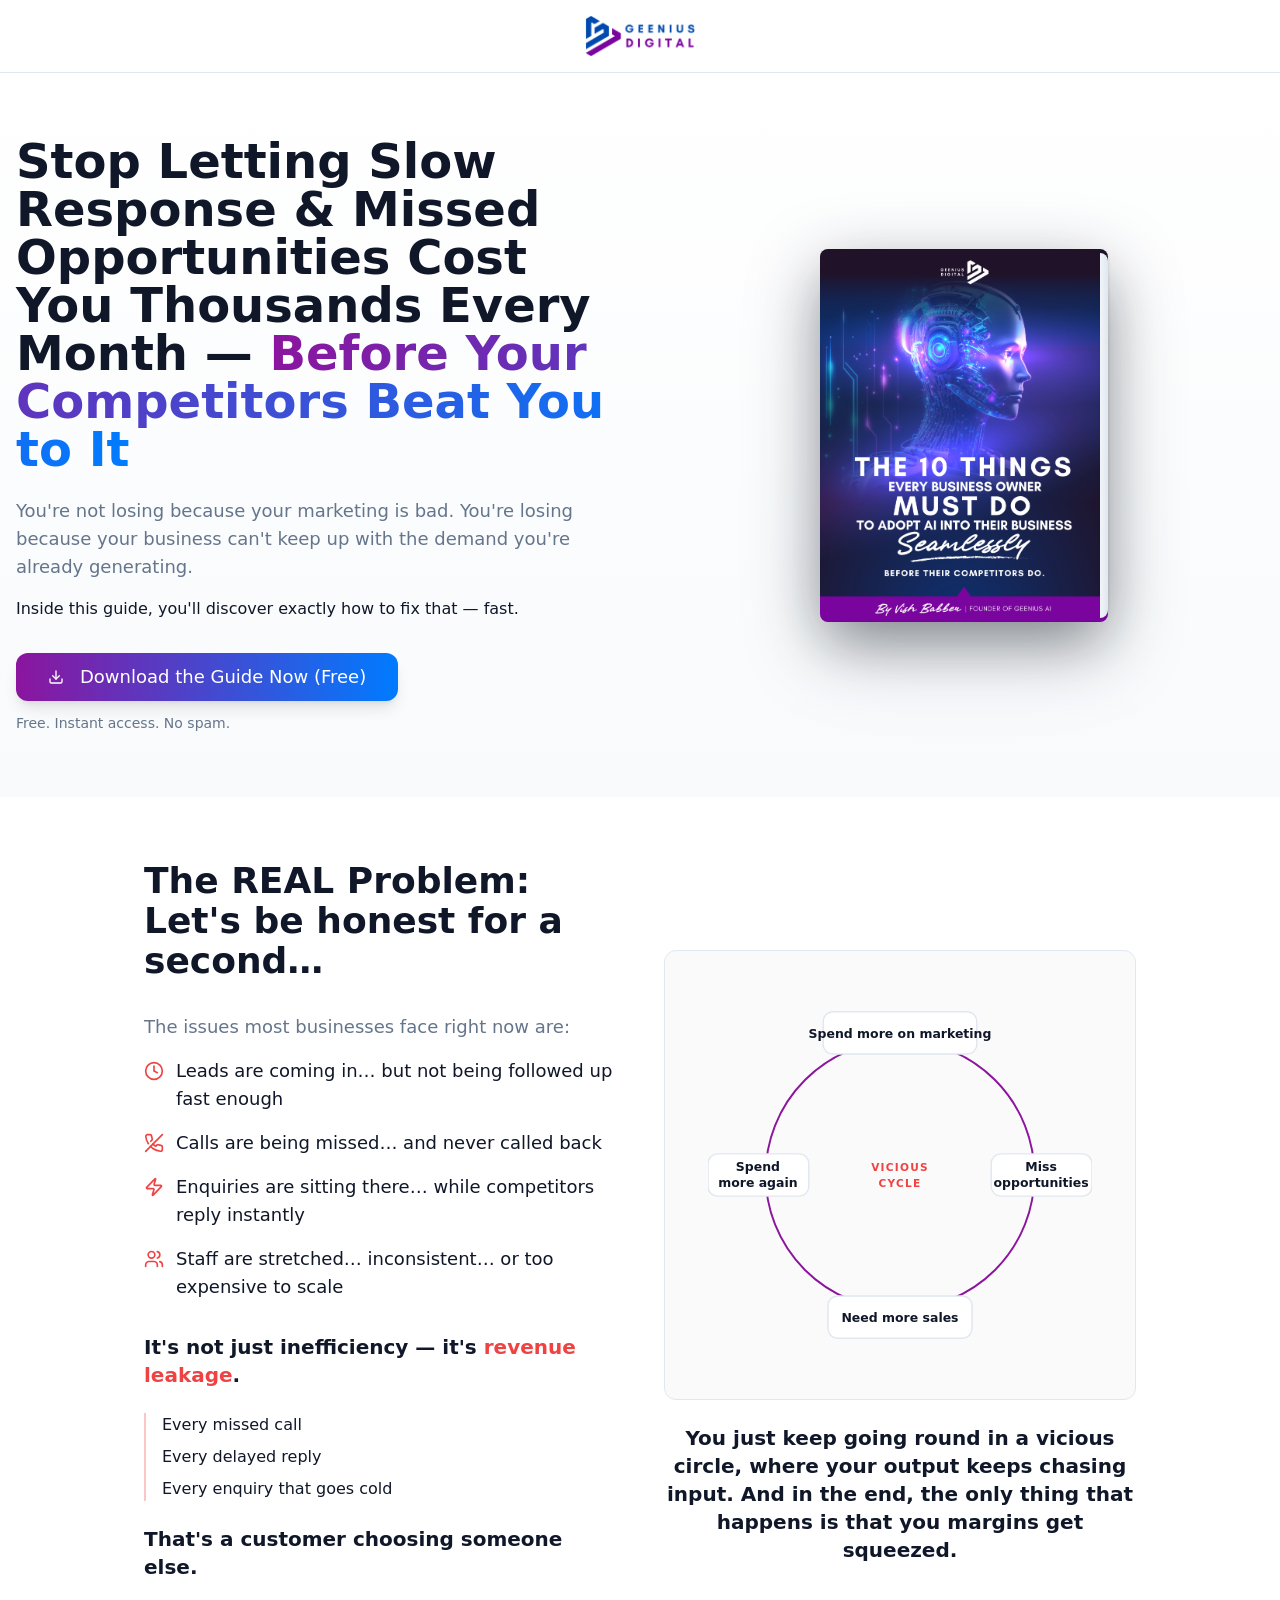
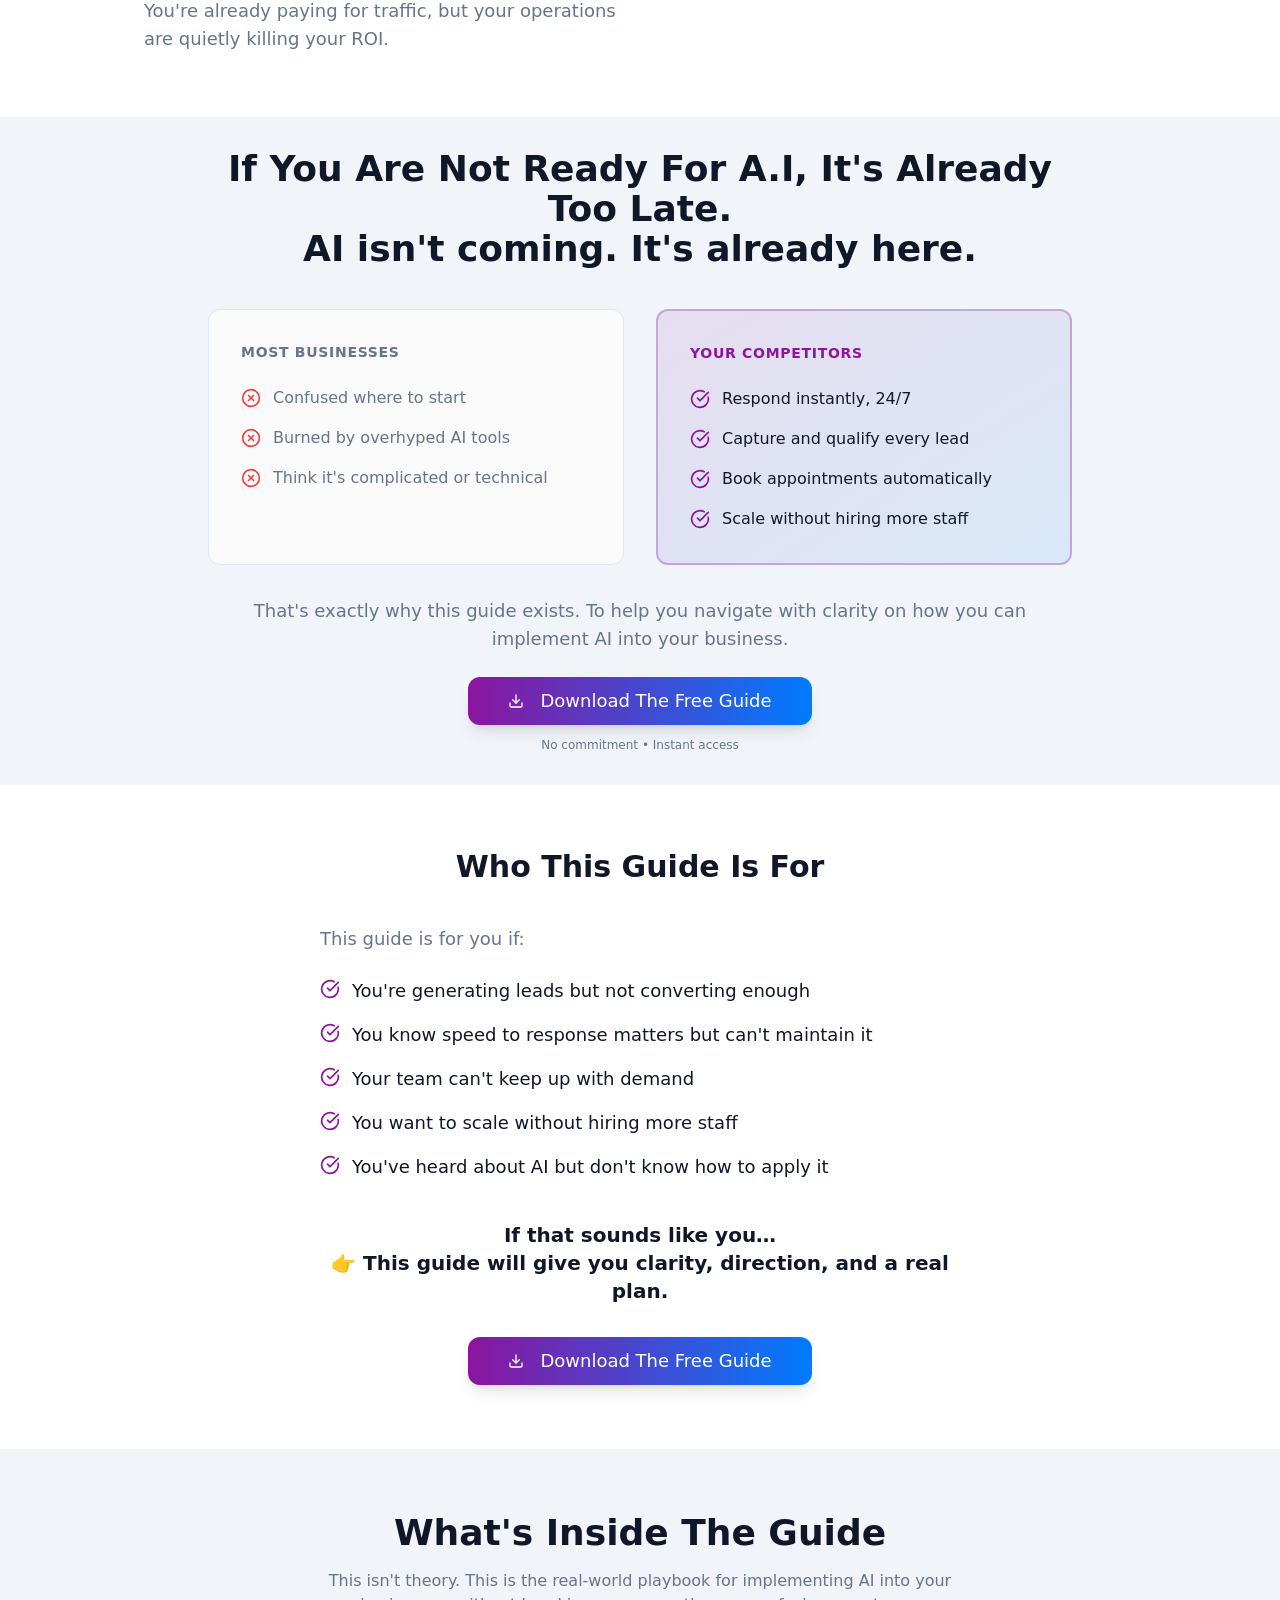
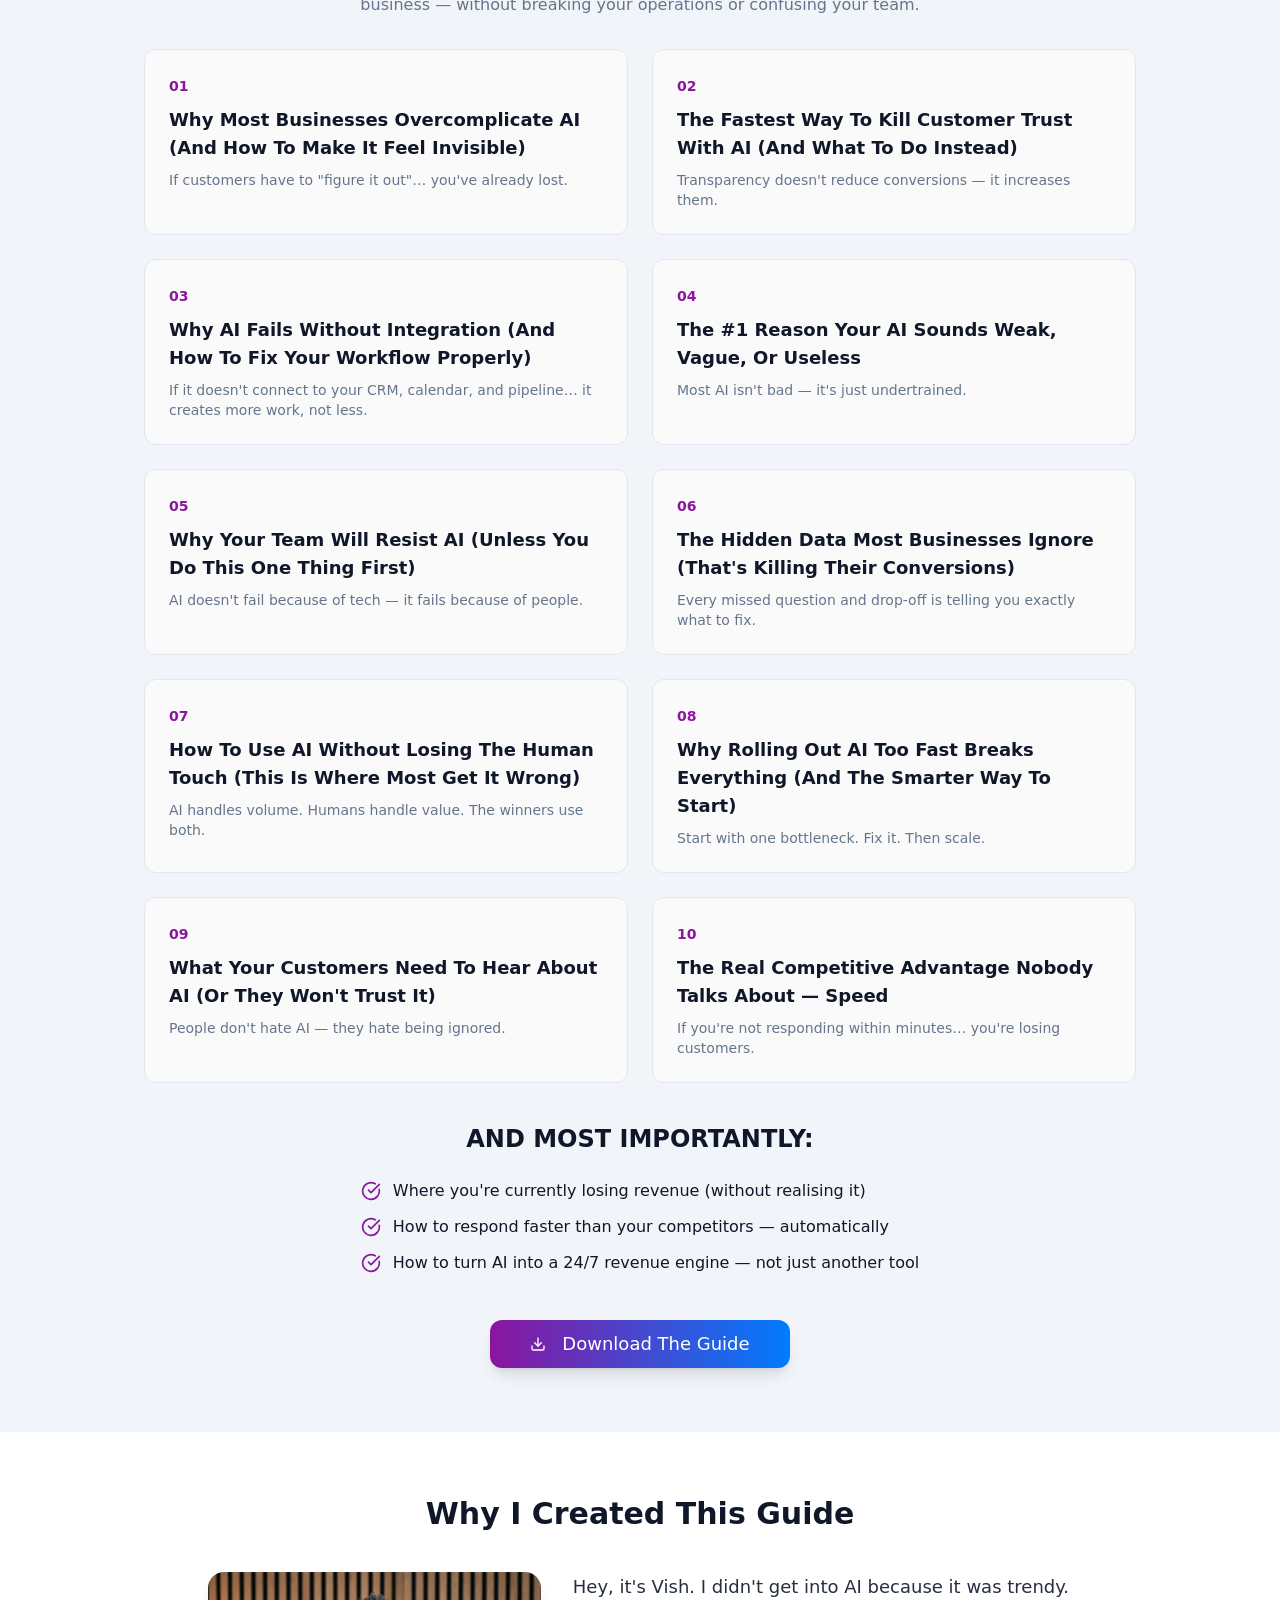
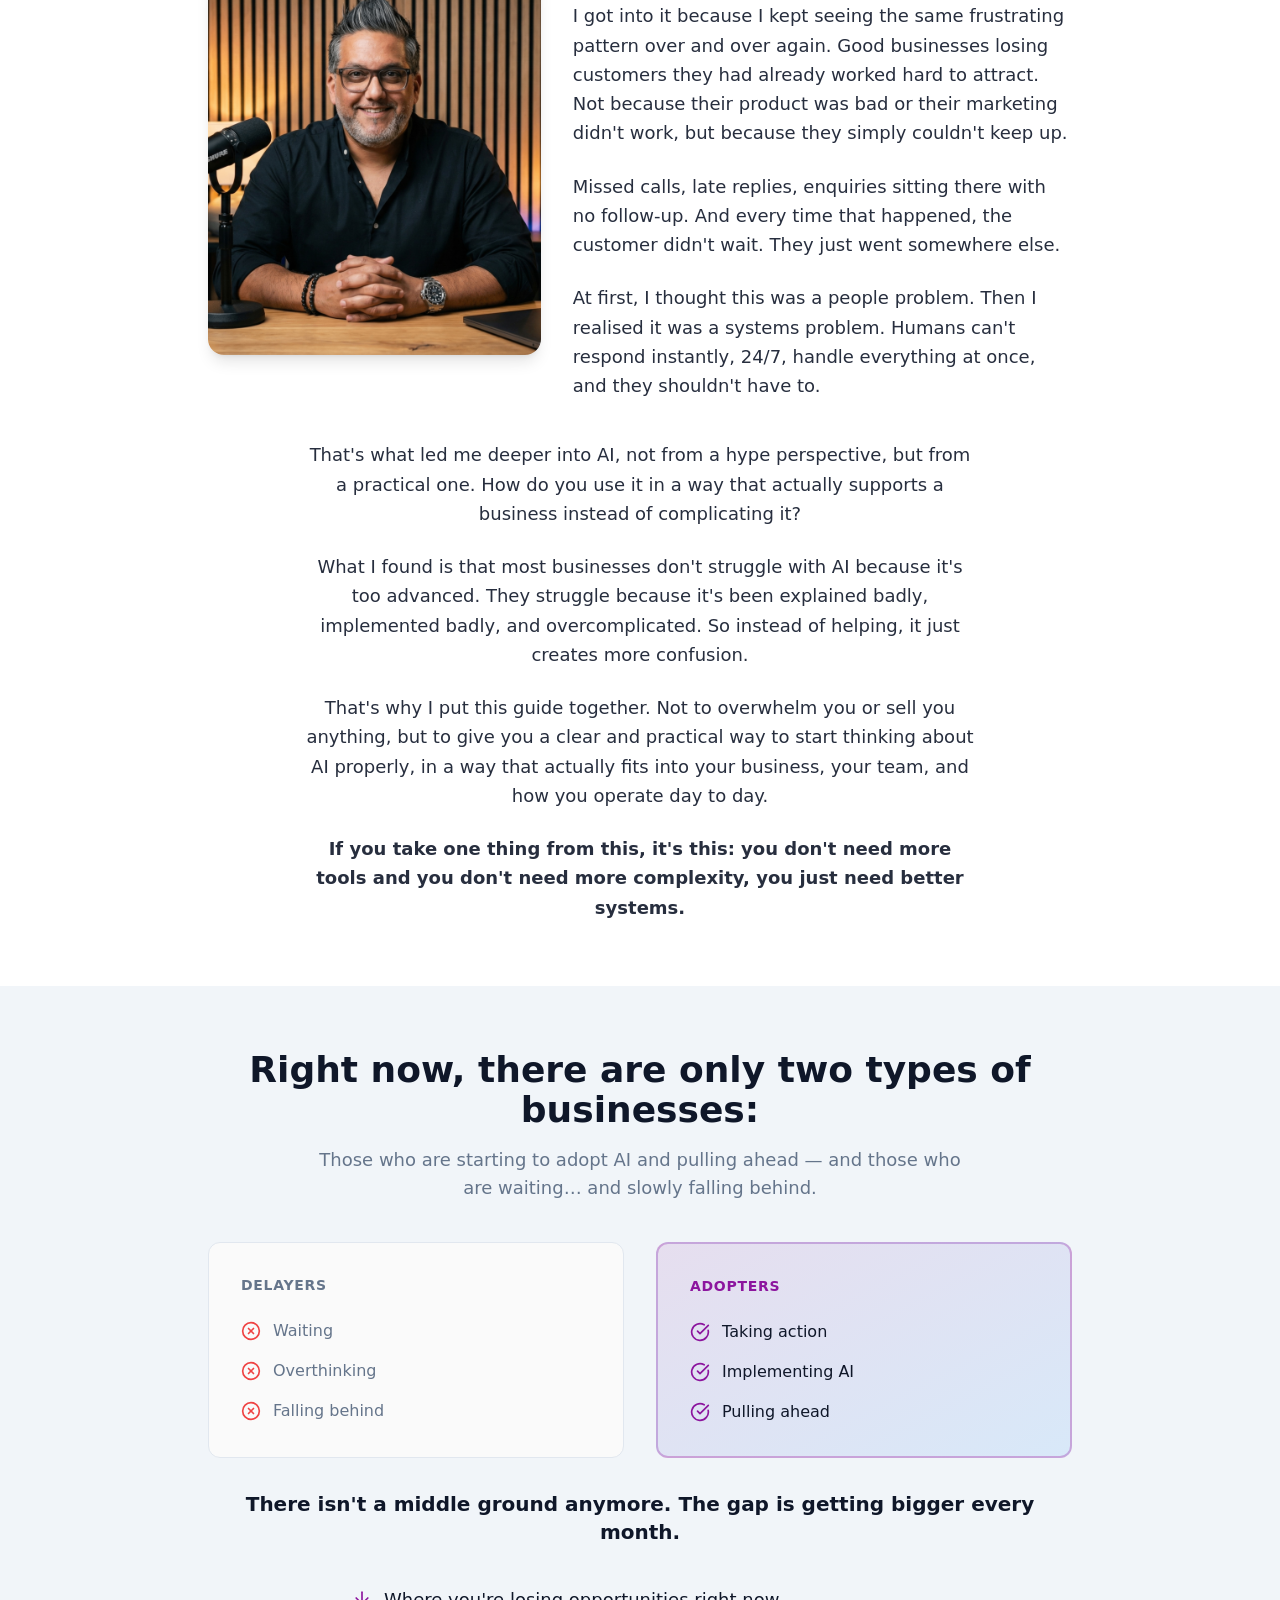
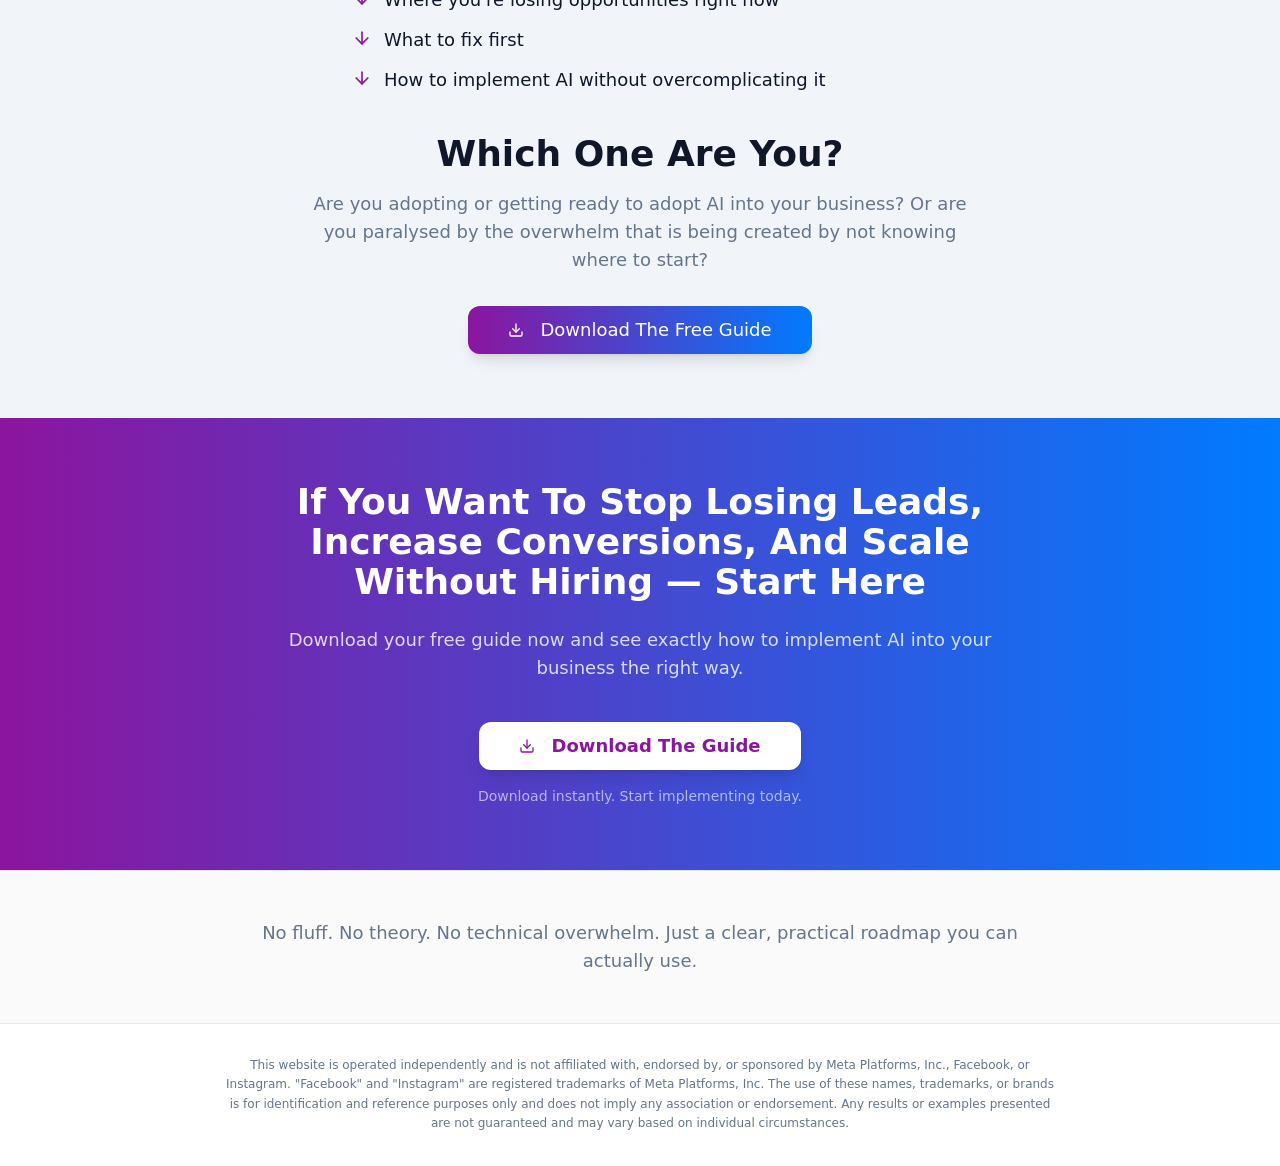
==== 10things-ai-guide.html @ 1a7d9708 "Add flattened static site with rewritten home page Vanilla HTML/CSS/JS build of the Lovable React si" ====
<!doctype html>
<html lang="en"><head>
    <meta charset="UTF-8">
    <meta name="viewport" content="width=device-width, initial-scale=1.0">
    <title>Free AI Guide: 10 Things Every Business Owner Must Do | Geenius AI</title>
    <meta name="description" content="Download our free guide and discover exactly how to adopt AI seamlessly before your competitors do. Stop losing leads, increase conversions, and scale without hiring.">
    <meta name="author" content="Geenius AI">
    <meta name="robots" content="index, follow">
    <link rel="canonical" href="https://ai.geeniusdigital.com/10things-ai-guide">

    <!-- Open Graph -->
    <meta property="og:type" content="website">
    <meta property="og:url" content="https://ai.geeniusdigital.com/10things-ai-guide">
    <meta property="og:title" content="Free AI Guide: 10 Things Every Business Owner Must Do | Geenius AI">
    <meta property="og:description" content="Download our free guide and discover exactly how to adopt AI seamlessly before your competitors do. Stop losing leads, increase conversions, and scale without hiring.">
    <meta property="og:image" content="https://ai.geeniusdigital.com/og-image.png">
    <meta property="og:site_name" content="Geenius AI">
    <meta property="og:locale" content="en_GB">

    <!-- Twitter Card -->
    <meta name="twitter:card" content="summary_large_image">
    <meta name="twitter:title" content="Free AI Guide: 10 Things Every Business Owner Must Do | Geenius AI">
    <meta name="twitter:description" content="Download our free guide and discover exactly how to adopt AI seamlessly before your competitors do. Stop losing leads, increase conversions, and scale without hiring.">
    <meta name="twitter:image" content="https://ai.geeniusdigital.com/og-image.png">

    <!-- Favicon -->
    <link rel="icon" type="image/x-icon" href="https://storage.googleapis.com/gpt-engineer-file-uploads/6ILTWEbeGMOBGvfyK51NenK8gHO2/uploads/1762470176589-android-chrome-512x512.png">

    <!-- JSON-LD Structured Data -->
    <script type="application/ld+json">
    {
      "@context": "https://schema.org",
      "@type": "Organization",
      "name": "Geenius AI",
      "url": "https://ai.geeniusdigital.com",
      "description": "AI-powered voice agents and messaging automation for businesses. Handle inbound and outbound calls, WhatsApp, Facebook Messenger, Instagram DM and more.",
      "contactPoint": {
        "@type": "ContactPoint",
        "contactType": "sales",
        "availableLanguage": "English"
      },
      "sameAs": []
    }
    </script>
    <script type="application/ld+json">
    {
      "@context": "https://schema.org",
      "@type": "SoftwareApplication",
      "name": "Geenius AI",
      "applicationCategory": "BusinessApplication",
      "operatingSystem": "Web",
      "description": "AI employee that handles voice calls and messaging across WhatsApp, Facebook Messenger, Instagram DM, and more.",
      "offers": {
        "@type": "AggregateOffer",
        "priceCurrency": "GBP",
        "lowPrice": "497",
        "highPrice": "1297"
      }
    }
    </script>
    <!-- Meta Pixel Code -->
    <script>
    !function(f,b,e,v,n,t,s)
    {if(f.fbq)return;n=f.fbq=function(){n.callMethod?
    n.callMethod.apply(n,arguments):n.queue.push(arguments)};
    if(!f._fbq)f._fbq=n;n.push=n;n.loaded=!0;n.version='2.0';
    n.queue=[];t=b.createElement(e);t.async=!0;
    t.src=v;s=b.getElementsByTagName(e)[0];
    s.parentNode.insertBefore(t,s)}(window, document,'script',
    'https://connect.facebook.net/en_US/fbevents.js');
    fbq('init', '1123335949846125');
    fbq('track', 'PageView');
    </script>
    <!-- End Meta Pixel Code -->
    
    <link rel="stylesheet" href="assets/styles.css">
    <link rel="stylesheet" href="assets/site.css">
  </head>
  <body style="">
    <!-- Meta Pixel noscript fallback -->
    <noscript><img height="1" width="1" style="display:none"
    src="https://www.facebook.com/tr?id=1123335949846125&ev=PageView&noscript=1"
    /></noscript>
    <div id="root"><div role="region" aria-label="Notifications (F8)" tabindex="-1" style="pointer-events: none;"></div><section aria-label="Notifications alt+T" tabindex="-1" aria-live="polite" aria-relevant="additions text" aria-atomic="false"></section><main class="bg-background text-foreground"><header class="w-full py-3 md:py-4 border-b border-border bg-background sticky top-0 z-50"><div class="container mx-auto flex justify-center px-4"><img src="assets/geenius-logo.png" alt="Geenius Digital" class="h-8 md:h-10"></div></header><section class="flex items-center" style="background: var(--gradient-hero);"><div class="container mx-auto px-4 py-12 md:py-16"><div class="grid md:grid-cols-2 gap-12 items-center"><div class="order-2 md:order-1"><h1 class="text-3xl md:text-4xl lg:text-5xl font-bold leading-tight text-foreground mb-6">Stop Letting Slow Response &amp; Missed Opportunities Cost You Thousands Every Month — <span class="bg-gradient-to-r from-secondary to-accent bg-clip-text text-transparent">Before Your Competitors Beat You to It</span></h1><p class="text-lg text-muted-foreground mb-4">You're not losing because your marketing is bad. You're losing because your business can't keep up with the demand you're already generating.</p><p class="text-base font-medium text-foreground mb-8">Inside this guide, you'll discover exactly how to fix that — fast.</p><button class="inline-flex items-center justify-center gap-2 whitespace-nowrap font-medium ring-offset-background focus-visible:outline-none focus-visible:ring-2 focus-visible:ring-ring focus-visible:ring-offset-2 disabled:pointer-events-none disabled:opacity-50 [&amp;_svg]:pointer-events-none [&amp;_svg]:size-4 [&amp;_svg]:shrink-0 bg-primary hover:bg-primary/90 h-11 bg-gradient-to-r from-secondary to-accent hover:opacity-90 text-white text-lg px-8 py-6 rounded-lg shadow-lg transition-all hover:scale-105" data-gx="open-popup"><svg xmlns="http://www.w3.org/2000/svg" width="24" height="24" viewBox="0 0 24 24" fill="none" stroke="currentColor" stroke-width="2" stroke-linecap="round" stroke-linejoin="round" class="lucide lucide-download mr-2 h-5 w-5"><path d="M21 15v4a2 2 0 0 1-2 2H5a2 2 0 0 1-2-2v-4"></path><polyline points="7 10 12 15 17 10"></polyline><line x1="12" x2="12" y1="15" y2="3"></line></svg>Download the Guide Now (Free)</button><p class="text-sm text-muted-foreground mt-3">Free. Instant access. No spam.</p></div><div class="order-1 md:order-2 flex justify-center" data-gx="parallax-host"><div class="w-56 md:w-72" style="transition: transform 0.5s cubic-bezier(0.34, 1.56, 0.64, 1), filter 0.5s ease-out; transform: perspective(600px) rotateY(0deg) rotateX(0deg) scale(1); filter: drop-shadow(0px 20px 35px hsl(var(--foreground) / 0.35));" data-gx="parallax-target"><div class="relative" style="transform-style: preserve-3d;"><div class="absolute top-0 left-0 w-3 h-full rounded-l-sm" style="background: linear-gradient(to right, hsl(var(--foreground) / 0.3), transparent); transform: translateZ(-2px);"></div><img src="assets/ai-guide-cover.png" alt="The 10 Things Every Business Owner Must Do To Adopt AI Seamlessly — free guide book cover" width="800" height="1035" class="w-full h-auto rounded-sm shadow-2xl"><div class="absolute top-1 right-0 w-2 h-[calc(100%-8px)] rounded-r-sm" style="background: linear-gradient(to left, hsl(var(--border)), hsl(var(--muted))); box-shadow: 1px 0 3px hsl(var(--foreground) / 0.1);"></div></div></div></div></div></div></section><section class="py-12 md:py-16 fade-section transition-all duration-700 opacity-0 translate-y-6"><div class="container mx-auto px-4 max-w-5xl"><div class="grid md:grid-cols-2 gap-8 md:gap-12 items-center"><div><h2 class="text-2xl md:text-3xl lg:text-4xl font-bold text-foreground mb-8">The REAL Problem: Let's be honest for a second…</h2><p class="text-lg text-muted-foreground mb-4">The issues most businesses face right now are:</p><div class="space-y-4 mb-8"><div class="flex items-start gap-3"><svg xmlns="http://www.w3.org/2000/svg" width="24" height="24" viewBox="0 0 24 24" fill="none" stroke="currentColor" stroke-width="2" stroke-linecap="round" stroke-linejoin="round" class="lucide lucide-clock h-5 w-5 text-destructive mt-1 shrink-0"><circle cx="12" cy="12" r="10"></circle><polyline points="12 6 12 12 16 14"></polyline></svg><p class="text-lg text-foreground">Leads are coming in… but not being followed up fast enough</p></div><div class="flex items-start gap-3"><svg xmlns="http://www.w3.org/2000/svg" width="24" height="24" viewBox="0 0 24 24" fill="none" stroke="currentColor" stroke-width="2" stroke-linecap="round" stroke-linejoin="round" class="lucide lucide-phone-off h-5 w-5 text-destructive mt-1 shrink-0"><path d="M10.68 13.31a16 16 0 0 0 3.41 2.6l1.27-1.27a2 2 0 0 1 2.11-.45 12.84 12.84 0 0 0 2.81.7 2 2 0 0 1 1.72 2v3a2 2 0 0 1-2.18 2 19.79 19.79 0 0 1-8.63-3.07 19.42 19.42 0 0 1-3.33-2.67m-2.67-3.34a19.79 19.79 0 0 1-3.07-8.63A2 2 0 0 1 4.11 2h3a2 2 0 0 1 2 1.72 12.84 12.84 0 0 0 .7 2.81 2 2 0 0 1-.45 2.11L8.09 9.91"></path><line x1="22" x2="2" y1="2" y2="22"></line></svg><p class="text-lg text-foreground">Calls are being missed… and never called back</p></div><div class="flex items-start gap-3"><svg xmlns="http://www.w3.org/2000/svg" width="24" height="24" viewBox="0 0 24 24" fill="none" stroke="currentColor" stroke-width="2" stroke-linecap="round" stroke-linejoin="round" class="lucide lucide-zap h-5 w-5 text-destructive mt-1 shrink-0"><path d="M4 14a1 1 0 0 1-.78-1.63l9.9-10.2a.5.5 0 0 1 .86.46l-1.92 6.02A1 1 0 0 0 13 10h7a1 1 0 0 1 .78 1.63l-9.9 10.2a.5.5 0 0 1-.86-.46l1.92-6.02A1 1 0 0 0 11 14z"></path></svg><p class="text-lg text-foreground">Enquiries are sitting there… while competitors reply instantly</p></div><div class="flex items-start gap-3"><svg xmlns="http://www.w3.org/2000/svg" width="24" height="24" viewBox="0 0 24 24" fill="none" stroke="currentColor" stroke-width="2" stroke-linecap="round" stroke-linejoin="round" class="lucide lucide-users h-5 w-5 text-destructive mt-1 shrink-0"><path d="M16 21v-2a4 4 0 0 0-4-4H6a4 4 0 0 0-4 4v2"></path><circle cx="9" cy="7" r="4"></circle><path d="M22 21v-2a4 4 0 0 0-3-3.87"></path><path d="M16 3.13a4 4 0 0 1 0 7.75"></path></svg><p class="text-lg text-foreground">Staff are stretched… inconsistent… or too expensive to scale</p></div></div><p class="text-xl font-semibold text-foreground mb-6">It's not just inefficiency — it's <span class="text-destructive">revenue leakage</span>.</p><div class="space-y-2 mb-6 pl-4 border-l-2 border-destructive/30"><p class="text-foreground">Every missed call</p><p class="text-foreground">Every delayed reply</p><p class="text-foreground">Every enquiry that goes cold</p></div><p class="text-xl font-bold text-foreground mb-4">That's a customer choosing someone else.</p><p class="text-lg text-muted-foreground">You're already paying for traffic, but your operations are quietly killing your ROI.</p></div><div><div class="bg-card border border-border rounded-xl p-6 md:p-8 flex justify-center"><svg viewBox="0 0 400 400" class="w-full max-w-sm" xmlns="http://www.w3.org/2000/svg"><defs><marker id="arrowhead" markerWidth="8" markerHeight="6" refX="4" refY="3" orient="auto"><polygon points="0 0, 8 3, 0 6" fill="hsl(var(--secondary))"></polygon></marker></defs><path d="M 200,60 A 140,140 0 0,1 340,200" fill="none" stroke="hsl(var(--secondary))" stroke-width="2" marker-end="url(#arrowhead)"></path><path d="M 340,200 A 140,140 0 0,1 200,340" fill="none" stroke="hsl(var(--secondary))" stroke-width="2" marker-end="url(#arrowhead)"></path><path d="M 200,340 A 140,140 0 0,1 60,200" fill="none" stroke="hsl(var(--secondary))" stroke-width="2" marker-end="url(#arrowhead)"></path><path d="M 60,200 A 140,140 0 0,1 200,60" fill="none" stroke="hsl(var(--secondary))" stroke-width="2" marker-end="url(#arrowhead)"></path><rect x="120" y="30" width="160" height="44" rx="10" fill="hsl(var(--background))" stroke="hsl(var(--border))" stroke-width="1.5"></rect><text x="200" y="57" text-anchor="middle" fill="hsl(var(--foreground))" font-size="13" font-weight="600">Spend more on marketing</text><rect x="295" y="178" width="105" height="44" rx="10" fill="hsl(var(--background))" stroke="hsl(var(--border))" stroke-width="1.5"></rect><text x="347" y="196" text-anchor="middle" fill="hsl(var(--foreground))" font-size="13" font-weight="600">Miss</text><text x="347" y="212" text-anchor="middle" fill="hsl(var(--foreground))" font-size="13" font-weight="600">opportunities</text><rect x="125" y="326" width="150" height="44" rx="10" fill="hsl(var(--background))" stroke="hsl(var(--border))" stroke-width="1.5"></rect><text x="200" y="353" text-anchor="middle" fill="hsl(var(--foreground))" font-size="13" font-weight="600">Need more sales</text><rect x="0" y="178" width="105" height="44" rx="10" fill="hsl(var(--background))" stroke="hsl(var(--border))" stroke-width="1.5"></rect><text x="52" y="196" text-anchor="middle" fill="hsl(var(--foreground))" font-size="13" font-weight="600">Spend</text><text x="52" y="212" text-anchor="middle" fill="hsl(var(--foreground))" font-size="13" font-weight="600">more again</text><text x="200" y="196" text-anchor="middle" fill="hsl(var(--destructive))" font-size="11" font-weight="700" letter-spacing="0.12em">VICIOUS</text><text x="200" y="212" text-anchor="middle" fill="hsl(var(--destructive))" font-size="11" font-weight="700" letter-spacing="0.12em">CYCLE</text></svg></div><p class="text-xl font-bold text-foreground text-center mt-6">You just keep going round in a vicious circle, where your output keeps chasing input. And in the end, the only thing that happens is that you margins get squeezed.</p></div></div></div></section><section class="py-12 bg-muted fade-section opacity-0 translate-y-6 transition-all duration-700 md:py-[32px]"><div class="container mx-auto px-4 max-w-4xl"><h2 class="text-3xl md:text-4xl font-bold text-center text-foreground mb-10">If You Are Not Ready For A.I, It's Already Too Late.<br>AI isn't coming. It's already here.</h2><div class="grid md:grid-cols-2 gap-8"><div class="bg-card border border-border rounded-xl p-8"><h3 class="text-sm font-semibold uppercase tracking-wider text-muted-foreground mb-6">Most Businesses</h3><ul class="space-y-4"><li class="flex items-start gap-3 text-muted-foreground"><svg xmlns="http://www.w3.org/2000/svg" width="24" height="24" viewBox="0 0 24 24" fill="none" stroke="currentColor" stroke-width="2" stroke-linecap="round" stroke-linejoin="round" class="lucide lucide-circle-x h-5 w-5 text-destructive mt-0.5 shrink-0"><circle cx="12" cy="12" r="10"></circle><path d="m15 9-6 6"></path><path d="m9 9 6 6"></path></svg>Confused where to start</li><li class="flex items-start gap-3 text-muted-foreground"><svg xmlns="http://www.w3.org/2000/svg" width="24" height="24" viewBox="0 0 24 24" fill="none" stroke="currentColor" stroke-width="2" stroke-linecap="round" stroke-linejoin="round" class="lucide lucide-circle-x h-5 w-5 text-destructive mt-0.5 shrink-0"><circle cx="12" cy="12" r="10"></circle><path d="m15 9-6 6"></path><path d="m9 9 6 6"></path></svg>Burned by overhyped AI tools</li><li class="flex items-start gap-3 text-muted-foreground"><svg xmlns="http://www.w3.org/2000/svg" width="24" height="24" viewBox="0 0 24 24" fill="none" stroke="currentColor" stroke-width="2" stroke-linecap="round" stroke-linejoin="round" class="lucide lucide-circle-x h-5 w-5 text-destructive mt-0.5 shrink-0"><circle cx="12" cy="12" r="10"></circle><path d="m15 9-6 6"></path><path d="m9 9 6 6"></path></svg>Think it's complicated or technical</li></ul></div><div class="bg-gradient-to-br from-secondary/10 to-accent/10 border-2 border-secondary/30 rounded-xl p-8"><h3 class="text-sm font-semibold uppercase tracking-wider text-secondary mb-6">Your Competitors</h3><ul class="space-y-4"><li class="flex items-start gap-3 text-foreground font-medium"><svg xmlns="http://www.w3.org/2000/svg" width="24" height="24" viewBox="0 0 24 24" fill="none" stroke="currentColor" stroke-width="2" stroke-linecap="round" stroke-linejoin="round" class="lucide lucide-circle-check-big h-5 w-5 text-secondary mt-0.5 shrink-0"><path d="M21.801 10A10 10 0 1 1 17 3.335"></path><path d="m9 11 3 3L22 4"></path></svg>Respond instantly, 24/7</li><li class="flex items-start gap-3 text-foreground font-medium"><svg xmlns="http://www.w3.org/2000/svg" width="24" height="24" viewBox="0 0 24 24" fill="none" stroke="currentColor" stroke-width="2" stroke-linecap="round" stroke-linejoin="round" class="lucide lucide-circle-check-big h-5 w-5 text-secondary mt-0.5 shrink-0"><path d="M21.801 10A10 10 0 1 1 17 3.335"></path><path d="m9 11 3 3L22 4"></path></svg>Capture and qualify every lead</li><li class="flex items-start gap-3 text-foreground font-medium"><svg xmlns="http://www.w3.org/2000/svg" width="24" height="24" viewBox="0 0 24 24" fill="none" stroke="currentColor" stroke-width="2" stroke-linecap="round" stroke-linejoin="round" class="lucide lucide-circle-check-big h-5 w-5 text-secondary mt-0.5 shrink-0"><path d="M21.801 10A10 10 0 1 1 17 3.335"></path><path d="m9 11 3 3L22 4"></path></svg>Book appointments automatically</li><li class="flex items-start gap-3 text-foreground font-medium"><svg xmlns="http://www.w3.org/2000/svg" width="24" height="24" viewBox="0 0 24 24" fill="none" stroke="currentColor" stroke-width="2" stroke-linecap="round" stroke-linejoin="round" class="lucide lucide-circle-check-big h-5 w-5 text-secondary mt-0.5 shrink-0"><path d="M21.801 10A10 10 0 1 1 17 3.335"></path><path d="m9 11 3 3L22 4"></path></svg>Scale without hiring more staff</li></ul></div></div><p class="text-center text-lg text-muted-foreground mt-8">That's exactly why this guide exists. To help you navigate with clarity on how you can implement AI into your business.</p><div class="text-center mt-6"><button class="inline-flex items-center justify-center gap-2 whitespace-nowrap font-medium ring-offset-background focus-visible:outline-none focus-visible:ring-2 focus-visible:ring-ring focus-visible:ring-offset-2 disabled:pointer-events-none disabled:opacity-50 [&amp;_svg]:pointer-events-none [&amp;_svg]:size-4 [&amp;_svg]:shrink-0 bg-primary hover:bg-primary/90 h-11 bg-gradient-to-r from-secondary to-accent hover:opacity-90 text-white text-lg px-10 py-6 rounded-lg shadow-lg transition-all hover:scale-105" data-gx="open-popup"><svg xmlns="http://www.w3.org/2000/svg" width="24" height="24" viewBox="0 0 24 24" fill="none" stroke="currentColor" stroke-width="2" stroke-linecap="round" stroke-linejoin="round" class="lucide lucide-download mr-2 h-5 w-5"><path d="M21 15v4a2 2 0 0 1-2 2H5a2 2 0 0 1-2-2v-4"></path><polyline points="7 10 12 15 17 10"></polyline><line x1="12" x2="12" y1="15" y2="3"></line></svg>Download The Free Guide</button><p class="text-xs text-muted-foreground mt-3">No commitment • Instant access </p></div></div></section><section class="py-12 md:py-16 fade-section opacity-0 translate-y-6 transition-all duration-700"><div class="container mx-auto px-4 max-w-2xl"><h2 class="text-3xl font-bold text-foreground mb-10 text-center">Who This Guide Is For</h2><p class="text-lg text-muted-foreground mb-6">This guide is for you if:</p><ul class="space-y-4 mb-10"><li class="flex items-start gap-3"><svg xmlns="http://www.w3.org/2000/svg" width="24" height="24" viewBox="0 0 24 24" fill="none" stroke="currentColor" stroke-width="2" stroke-linecap="round" stroke-linejoin="round" class="lucide lucide-circle-check-big h-5 w-5 text-secondary mt-0.5 shrink-0"><path d="M21.801 10A10 10 0 1 1 17 3.335"></path><path d="m9 11 3 3L22 4"></path></svg><span class="text-lg text-foreground">You're generating leads but not converting enough</span></li><li class="flex items-start gap-3"><svg xmlns="http://www.w3.org/2000/svg" width="24" height="24" viewBox="0 0 24 24" fill="none" stroke="currentColor" stroke-width="2" stroke-linecap="round" stroke-linejoin="round" class="lucide lucide-circle-check-big h-5 w-5 text-secondary mt-0.5 shrink-0"><path d="M21.801 10A10 10 0 1 1 17 3.335"></path><path d="m9 11 3 3L22 4"></path></svg><span class="text-lg text-foreground">You know speed to response matters but can't maintain it</span></li><li class="flex items-start gap-3"><svg xmlns="http://www.w3.org/2000/svg" width="24" height="24" viewBox="0 0 24 24" fill="none" stroke="currentColor" stroke-width="2" stroke-linecap="round" stroke-linejoin="round" class="lucide lucide-circle-check-big h-5 w-5 text-secondary mt-0.5 shrink-0"><path d="M21.801 10A10 10 0 1 1 17 3.335"></path><path d="m9 11 3 3L22 4"></path></svg><span class="text-lg text-foreground">Your team can't keep up with demand</span></li><li class="flex items-start gap-3"><svg xmlns="http://www.w3.org/2000/svg" width="24" height="24" viewBox="0 0 24 24" fill="none" stroke="currentColor" stroke-width="2" stroke-linecap="round" stroke-linejoin="round" class="lucide lucide-circle-check-big h-5 w-5 text-secondary mt-0.5 shrink-0"><path d="M21.801 10A10 10 0 1 1 17 3.335"></path><path d="m9 11 3 3L22 4"></path></svg><span class="text-lg text-foreground">You want to scale without hiring more staff</span></li><li class="flex items-start gap-3"><svg xmlns="http://www.w3.org/2000/svg" width="24" height="24" viewBox="0 0 24 24" fill="none" stroke="currentColor" stroke-width="2" stroke-linecap="round" stroke-linejoin="round" class="lucide lucide-circle-check-big h-5 w-5 text-secondary mt-0.5 shrink-0"><path d="M21.801 10A10 10 0 1 1 17 3.335"></path><path d="m9 11 3 3L22 4"></path></svg><span class="text-lg text-foreground">You've heard about AI but don't know how to apply it</span></li></ul><p class="text-xl font-semibold text-foreground text-center">If that sounds like you…<br>👉 This guide will give you clarity, direction, and a real plan.</p><div class="text-center mt-8"><button class="inline-flex items-center justify-center gap-2 whitespace-nowrap font-medium ring-offset-background focus-visible:outline-none focus-visible:ring-2 focus-visible:ring-ring focus-visible:ring-offset-2 disabled:pointer-events-none disabled:opacity-50 [&amp;_svg]:pointer-events-none [&amp;_svg]:size-4 [&amp;_svg]:shrink-0 bg-primary hover:bg-primary/90 h-11 bg-gradient-to-r from-secondary to-accent hover:opacity-90 text-white text-lg px-10 py-6 rounded-lg shadow-lg transition-all hover:scale-105" data-gx="open-popup"><svg xmlns="http://www.w3.org/2000/svg" width="24" height="24" viewBox="0 0 24 24" fill="none" stroke="currentColor" stroke-width="2" stroke-linecap="round" stroke-linejoin="round" class="lucide lucide-download mr-2 h-5 w-5"><path d="M21 15v4a2 2 0 0 1-2 2H5a2 2 0 0 1-2-2v-4"></path><polyline points="7 10 12 15 17 10"></polyline><line x1="12" x2="12" y1="15" y2="3"></line></svg>Download The Free Guide</button></div></div></section><section class="py-12 md:py-16 bg-muted fade-section opacity-0 translate-y-6 transition-all duration-700"><div class="container mx-auto px-4 max-w-5xl"><h2 class="text-3xl md:text-4xl font-bold text-center text-foreground mb-4">What's Inside The Guide</h2><p class="text-center text-muted-foreground mb-8 max-w-2xl mx-auto">This isn't theory. This is the real-world playbook for implementing AI into your business — without breaking your operations or confusing your team.</p><div class="grid md:grid-cols-2 gap-6 mb-10"><div class="bg-card border border-border rounded-xl p-6 hover:border-secondary/40 transition-colors"><span class="text-sm font-bold text-secondary">01</span><h3 class="text-lg font-semibold text-foreground mt-2 mb-2">Why Most Businesses Overcomplicate AI (And How To Make It Feel Invisible)</h3><p class="text-sm text-muted-foreground">If customers have to "figure it out"… you've already lost.</p></div><div class="bg-card border border-border rounded-xl p-6 hover:border-secondary/40 transition-colors"><span class="text-sm font-bold text-secondary">02</span><h3 class="text-lg font-semibold text-foreground mt-2 mb-2">The Fastest Way To Kill Customer Trust With AI (And What To Do Instead)</h3><p class="text-sm text-muted-foreground">Transparency doesn't reduce conversions — it increases them.</p></div><div class="bg-card border border-border rounded-xl p-6 hover:border-secondary/40 transition-colors"><span class="text-sm font-bold text-secondary">03</span><h3 class="text-lg font-semibold text-foreground mt-2 mb-2">Why AI Fails Without Integration (And How To Fix Your Workflow Properly)</h3><p class="text-sm text-muted-foreground">If it doesn't connect to your CRM, calendar, and pipeline… it creates more work, not less.</p></div><div class="bg-card border border-border rounded-xl p-6 hover:border-secondary/40 transition-colors"><span class="text-sm font-bold text-secondary">04</span><h3 class="text-lg font-semibold text-foreground mt-2 mb-2">The #1 Reason Your AI Sounds Weak, Vague, Or Useless</h3><p class="text-sm text-muted-foreground">Most AI isn't bad — it's just undertrained.</p></div><div class="bg-card border border-border rounded-xl p-6 hover:border-secondary/40 transition-colors"><span class="text-sm font-bold text-secondary">05</span><h3 class="text-lg font-semibold text-foreground mt-2 mb-2">Why Your Team Will Resist AI (Unless You Do This One Thing First)</h3><p class="text-sm text-muted-foreground">AI doesn't fail because of tech — it fails because of people.</p></div><div class="bg-card border border-border rounded-xl p-6 hover:border-secondary/40 transition-colors"><span class="text-sm font-bold text-secondary">06</span><h3 class="text-lg font-semibold text-foreground mt-2 mb-2">The Hidden Data Most Businesses Ignore (That's Killing Their Conversions)</h3><p class="text-sm text-muted-foreground">Every missed question and drop-off is telling you exactly what to fix.</p></div><div class="bg-card border border-border rounded-xl p-6 hover:border-secondary/40 transition-colors"><span class="text-sm font-bold text-secondary">07</span><h3 class="text-lg font-semibold text-foreground mt-2 mb-2">How To Use AI Without Losing The Human Touch (This Is Where Most Get It Wrong)</h3><p class="text-sm text-muted-foreground">AI handles volume. Humans handle value. The winners use both.</p></div><div class="bg-card border border-border rounded-xl p-6 hover:border-secondary/40 transition-colors"><span class="text-sm font-bold text-secondary">08</span><h3 class="text-lg font-semibold text-foreground mt-2 mb-2">Why Rolling Out AI Too Fast Breaks Everything (And The Smarter Way To Start)</h3><p class="text-sm text-muted-foreground">Start with one bottleneck. Fix it. Then scale.</p></div><div class="bg-card border border-border rounded-xl p-6 hover:border-secondary/40 transition-colors"><span class="text-sm font-bold text-secondary">09</span><h3 class="text-lg font-semibold text-foreground mt-2 mb-2">What Your Customers Need To Hear About AI (Or They Won't Trust It)</h3><p class="text-sm text-muted-foreground">People don't hate AI — they hate being ignored.</p></div><div class="bg-card border border-border rounded-xl p-6 hover:border-secondary/40 transition-colors"><span class="text-sm font-bold text-secondary">10</span><h3 class="text-lg font-semibold text-foreground mt-2 mb-2">The Real Competitive Advantage Nobody Talks About — Speed</h3><p class="text-sm text-muted-foreground">If you're not responding within minutes… you're losing customers.</p></div></div><div class="max-w-2xl mx-auto text-center mb-10"><h3 class="text-2xl font-bold text-foreground mb-6">AND MOST IMPORTANTLY:</h3><ul class="space-y-3 text-left inline-block"><li class="flex items-start gap-3"><svg xmlns="http://www.w3.org/2000/svg" width="24" height="24" viewBox="0 0 24 24" fill="none" stroke="currentColor" stroke-width="2" stroke-linecap="round" stroke-linejoin="round" class="lucide lucide-circle-check-big h-5 w-5 text-secondary mt-0.5 shrink-0"><path d="M21.801 10A10 10 0 1 1 17 3.335"></path><path d="m9 11 3 3L22 4"></path></svg><span class="text-foreground">Where you're currently losing revenue (without realising it)</span></li><li class="flex items-start gap-3"><svg xmlns="http://www.w3.org/2000/svg" width="24" height="24" viewBox="0 0 24 24" fill="none" stroke="currentColor" stroke-width="2" stroke-linecap="round" stroke-linejoin="round" class="lucide lucide-circle-check-big h-5 w-5 text-secondary mt-0.5 shrink-0"><path d="M21.801 10A10 10 0 1 1 17 3.335"></path><path d="m9 11 3 3L22 4"></path></svg><span class="text-foreground">How to respond faster than your competitors — automatically</span></li><li class="flex items-start gap-3"><svg xmlns="http://www.w3.org/2000/svg" width="24" height="24" viewBox="0 0 24 24" fill="none" stroke="currentColor" stroke-width="2" stroke-linecap="round" stroke-linejoin="round" class="lucide lucide-circle-check-big h-5 w-5 text-secondary mt-0.5 shrink-0"><path d="M21.801 10A10 10 0 1 1 17 3.335"></path><path d="m9 11 3 3L22 4"></path></svg><span class="text-foreground">How to turn AI into a 24/7 revenue engine — not just another tool</span></li></ul></div><div class="text-center"><button class="inline-flex items-center justify-center gap-2 whitespace-nowrap font-medium ring-offset-background focus-visible:outline-none focus-visible:ring-2 focus-visible:ring-ring focus-visible:ring-offset-2 disabled:pointer-events-none disabled:opacity-50 [&amp;_svg]:pointer-events-none [&amp;_svg]:size-4 [&amp;_svg]:shrink-0 bg-primary hover:bg-primary/90 h-11 bg-gradient-to-r from-secondary to-accent hover:opacity-90 text-white text-lg px-10 py-6 rounded-lg shadow-lg transition-all hover:scale-105" data-gx="open-popup"><svg xmlns="http://www.w3.org/2000/svg" width="24" height="24" viewBox="0 0 24 24" fill="none" stroke="currentColor" stroke-width="2" stroke-linecap="round" stroke-linejoin="round" class="lucide lucide-download mr-2 h-5 w-5"><path d="M21 15v4a2 2 0 0 1-2 2H5a2 2 0 0 1-2-2v-4"></path><polyline points="7 10 12 15 17 10"></polyline><line x1="12" x2="12" y1="15" y2="3"></line></svg>Download The Guide</button></div></div></section><section class="py-12 md:py-16 fade-section opacity-0 translate-y-6 transition-all duration-700"><div class="container mx-auto px-4 max-w-4xl"><h2 class="text-3xl font-bold text-foreground mb-10 text-center">Why I Created This Guide</h2><div class="grid md:grid-cols-[2fr_3fr] gap-8 items-start mb-10"><img src="assets/vish-portrait.png" alt="Vish - Founder" class="w-full rounded-2xl object-cover shadow-lg"><div class="space-y-6 text-foreground/90 text-lg leading-relaxed"><p>Hey, it's Vish. I didn't get into AI because it was trendy. I got into it because I kept seeing the same frustrating pattern over and over again. Good businesses losing customers they had already worked hard to attract. Not because their product was bad or their marketing didn't work, but because they simply couldn't keep up.</p><p>Missed calls, late replies, enquiries sitting there with no follow-up. And every time that happened, the customer didn't wait. They just went somewhere else.</p><p>At first, I thought this was a people problem. Then I realised it was a systems problem. Humans can't respond instantly, 24/7, handle everything at once, and they shouldn't have to.</p></div></div><div class="max-w-2xl mx-auto space-y-6 text-foreground/90 text-lg leading-relaxed text-center"><p>That's what led me deeper into AI, not from a hype perspective, but from a practical one. How do you use it in a way that actually supports a business instead of complicating it?</p><p>What I found is that most businesses don't struggle with AI because it's too advanced. They struggle because it's been explained badly, implemented badly, and overcomplicated. So instead of helping, it just creates more confusion.</p><p>That's why I put this guide together. Not to overwhelm you or sell you anything, but to give you a clear and practical way to start thinking about AI properly, in a way that actually fits into your business, your team, and how you operate day to day.</p><p class="font-semibold">If you take one thing from this, it's this: you don't need more tools and you don't need more complexity, you just need better systems.</p></div></div></section><section class="py-12 md:py-16 bg-muted fade-section opacity-0 translate-y-6 transition-all duration-700"><div class="container mx-auto px-4 max-w-4xl"><h2 class="text-3xl md:text-4xl font-bold text-center text-foreground mb-4">Right now, there are only two types of businesses:</h2><p class="text-center text-lg text-muted-foreground mb-10 max-w-2xl mx-auto">Those who are starting to adopt AI and pulling ahead — and those who are waiting… and slowly falling behind.</p><div class="grid md:grid-cols-2 gap-8 mb-8"><div class="bg-card border border-border rounded-xl p-8"><h3 class="text-sm font-semibold uppercase tracking-wider text-muted-foreground mb-6">Delayers</h3><ul class="space-y-4"><li class="flex items-start gap-3 text-muted-foreground"><svg xmlns="http://www.w3.org/2000/svg" width="24" height="24" viewBox="0 0 24 24" fill="none" stroke="currentColor" stroke-width="2" stroke-linecap="round" stroke-linejoin="round" class="lucide lucide-circle-x h-5 w-5 text-destructive mt-0.5 shrink-0"><circle cx="12" cy="12" r="10"></circle><path d="m15 9-6 6"></path><path d="m9 9 6 6"></path></svg>Waiting</li><li class="flex items-start gap-3 text-muted-foreground"><svg xmlns="http://www.w3.org/2000/svg" width="24" height="24" viewBox="0 0 24 24" fill="none" stroke="currentColor" stroke-width="2" stroke-linecap="round" stroke-linejoin="round" class="lucide lucide-circle-x h-5 w-5 text-destructive mt-0.5 shrink-0"><circle cx="12" cy="12" r="10"></circle><path d="m15 9-6 6"></path><path d="m9 9 6 6"></path></svg>Overthinking</li><li class="flex items-start gap-3 text-muted-foreground"><svg xmlns="http://www.w3.org/2000/svg" width="24" height="24" viewBox="0 0 24 24" fill="none" stroke="currentColor" stroke-width="2" stroke-linecap="round" stroke-linejoin="round" class="lucide lucide-circle-x h-5 w-5 text-destructive mt-0.5 shrink-0"><circle cx="12" cy="12" r="10"></circle><path d="m15 9-6 6"></path><path d="m9 9 6 6"></path></svg>Falling behind</li></ul></div><div class="bg-gradient-to-br from-secondary/10 to-accent/10 border-2 border-secondary/30 rounded-xl p-8"><h3 class="text-sm font-semibold uppercase tracking-wider text-secondary mb-6">Adopters</h3><ul class="space-y-4"><li class="flex items-start gap-3 text-foreground font-medium"><svg xmlns="http://www.w3.org/2000/svg" width="24" height="24" viewBox="0 0 24 24" fill="none" stroke="currentColor" stroke-width="2" stroke-linecap="round" stroke-linejoin="round" class="lucide lucide-circle-check-big h-5 w-5 text-secondary mt-0.5 shrink-0"><path d="M21.801 10A10 10 0 1 1 17 3.335"></path><path d="m9 11 3 3L22 4"></path></svg>Taking action</li><li class="flex items-start gap-3 text-foreground font-medium"><svg xmlns="http://www.w3.org/2000/svg" width="24" height="24" viewBox="0 0 24 24" fill="none" stroke="currentColor" stroke-width="2" stroke-linecap="round" stroke-linejoin="round" class="lucide lucide-circle-check-big h-5 w-5 text-secondary mt-0.5 shrink-0"><path d="M21.801 10A10 10 0 1 1 17 3.335"></path><path d="m9 11 3 3L22 4"></path></svg>Implementing AI</li><li class="flex items-start gap-3 text-foreground font-medium"><svg xmlns="http://www.w3.org/2000/svg" width="24" height="24" viewBox="0 0 24 24" fill="none" stroke="currentColor" stroke-width="2" stroke-linecap="round" stroke-linejoin="round" class="lucide lucide-circle-check-big h-5 w-5 text-secondary mt-0.5 shrink-0"><path d="M21.801 10A10 10 0 1 1 17 3.335"></path><path d="m9 11 3 3L22 4"></path></svg>Pulling ahead</li></ul></div></div><p class="text-xl font-bold text-foreground text-center mb-10">There isn't a middle ground anymore. The gap is getting bigger every month.</p><ul class="space-y-3 max-w-xl mx-auto"><li class="flex items-start gap-3"><svg xmlns="http://www.w3.org/2000/svg" width="24" height="24" viewBox="0 0 24 24" fill="none" stroke="currentColor" stroke-width="2" stroke-linecap="round" stroke-linejoin="round" class="lucide lucide-arrow-down h-5 w-5 text-secondary mt-0.5 shrink-0"><path d="M12 5v14"></path><path d="m19 12-7 7-7-7"></path></svg><span class="text-lg text-foreground">Where you're losing opportunities right now</span></li><li class="flex items-start gap-3"><svg xmlns="http://www.w3.org/2000/svg" width="24" height="24" viewBox="0 0 24 24" fill="none" stroke="currentColor" stroke-width="2" stroke-linecap="round" stroke-linejoin="round" class="lucide lucide-arrow-down h-5 w-5 text-secondary mt-0.5 shrink-0"><path d="M12 5v14"></path><path d="m19 12-7 7-7-7"></path></svg><span class="text-lg text-foreground">What to fix first</span></li><li class="flex items-start gap-3"><svg xmlns="http://www.w3.org/2000/svg" width="24" height="24" viewBox="0 0 24 24" fill="none" stroke="currentColor" stroke-width="2" stroke-linecap="round" stroke-linejoin="round" class="lucide lucide-arrow-down h-5 w-5 text-secondary mt-0.5 shrink-0"><path d="M12 5v14"></path><path d="m19 12-7 7-7-7"></path></svg><span class="text-lg text-foreground">How to implement AI without overcomplicating it</span></li></ul><h2 class="text-3xl md:text-4xl font-bold text-foreground text-center mt-10 mb-4">Which One Are You?</h2><p class="text-lg text-muted-foreground text-center max-w-2xl mx-auto">Are you adopting or getting ready to adopt AI into your business? Or are you paralysed by the overwhelm that is being created by not knowing where to start?</p><div class="text-center mt-8"><button class="inline-flex items-center justify-center gap-2 whitespace-nowrap font-medium ring-offset-background focus-visible:outline-none focus-visible:ring-2 focus-visible:ring-ring focus-visible:ring-offset-2 disabled:pointer-events-none disabled:opacity-50 [&amp;_svg]:pointer-events-none [&amp;_svg]:size-4 [&amp;_svg]:shrink-0 bg-primary hover:bg-primary/90 h-11 bg-gradient-to-r from-secondary to-accent hover:opacity-90 text-white text-lg px-10 py-6 rounded-lg shadow-lg transition-all hover:scale-105" data-gx="open-popup"><svg xmlns="http://www.w3.org/2000/svg" width="24" height="24" viewBox="0 0 24 24" fill="none" stroke="currentColor" stroke-width="2" stroke-linecap="round" stroke-linejoin="round" class="lucide lucide-download mr-2 h-5 w-5"><path d="M21 15v4a2 2 0 0 1-2 2H5a2 2 0 0 1-2-2v-4"></path><polyline points="7 10 12 15 17 10"></polyline><line x1="12" x2="12" y1="15" y2="3"></line></svg>Download The Free Guide</button></div></div></section><section class="py-12 md:py-16 bg-gradient-to-r from-secondary to-accent fade-section opacity-0 translate-y-6 transition-all duration-700"><div class="container mx-auto px-4 max-w-3xl text-center"><h2 class="text-3xl md:text-4xl font-bold text-white mb-6">If You Want To Stop Losing Leads, Increase Conversions, And Scale Without Hiring — Start Here</h2><p class="text-lg text-white/80 mb-10">Download your free guide now and see exactly how to implement AI into your business the right way.</p><button class="inline-flex items-center justify-center gap-2 whitespace-nowrap ring-offset-background focus-visible:outline-none focus-visible:ring-2 focus-visible:ring-ring focus-visible:ring-offset-2 disabled:pointer-events-none disabled:opacity-50 [&amp;_svg]:pointer-events-none [&amp;_svg]:size-4 [&amp;_svg]:shrink-0 h-11 bg-white text-secondary hover:bg-white/90 text-lg px-10 py-6 rounded-lg shadow-lg transition-all hover:scale-105 font-semibold" data-gx="open-popup"><svg xmlns="http://www.w3.org/2000/svg" width="24" height="24" viewBox="0 0 24 24" fill="none" stroke="currentColor" stroke-width="2" stroke-linecap="round" stroke-linejoin="round" class="lucide lucide-download mr-2 h-5 w-5"><path d="M21 15v4a2 2 0 0 1-2 2H5a2 2 0 0 1-2-2v-4"></path><polyline points="7 10 12 15 17 10"></polyline><line x1="12" x2="12" y1="15" y2="3"></line></svg>Download The Guide</button><p class="text-sm text-white/60 mt-4">Download instantly. Start implementing today.</p></div></section><section class="py-12 bg-card border-t border-border"><div class="container mx-auto px-4"><p class="text-center text-muted-foreground text-lg max-w-3xl mx-auto">No fluff. No theory. No technical overwhelm. Just a clear, practical roadmap you can actually use.</p></div></section><div class="fixed bottom-0 left-0 right-0 z-50 md:hidden p-3 bg-background/95 backdrop-blur-sm border-t border-border"><button class="inline-flex items-center justify-center gap-2 whitespace-nowrap ring-offset-background transition-colors focus-visible:outline-none focus-visible:ring-2 focus-visible:ring-ring focus-visible:ring-offset-2 disabled:pointer-events-none disabled:opacity-50 [&amp;_svg]:pointer-events-none [&amp;_svg]:size-4 [&amp;_svg]:shrink-0 bg-primary hover:bg-primary/90 h-10 px-4 w-full bg-gradient-to-r from-secondary to-accent hover:opacity-90 py-5 rounded-lg shadow-lg text-lg font-bold text-zinc-950" data-gx="open-popup"><svg xmlns="http://www.w3.org/2000/svg" width="24" height="24" viewBox="0 0 24 24" fill="none" stroke="currentColor" stroke-width="2" stroke-linecap="round" stroke-linejoin="round" class="lucide lucide-download mr-2 h-4 w-4"><path d="M21 15v4a2 2 0 0 1-2 2H5a2 2 0 0 1-2-2v-4"></path><polyline points="7 10 12 15 17 10"></polyline><line x1="12" x2="12" y1="15" y2="3"></line></svg>Download Free Guide</button></div></main><footer class="py-8 px-4 border-t border-border"><div class="container mx-auto max-w-4xl"><p class="text-xs text-muted-foreground text-center leading-relaxed">This website is operated independently and is not affiliated with, endorsed by, or sponsored by Meta Platforms, Inc., Facebook, or Instagram. "Facebook" and "Instagram" are registered trademarks of Meta Platforms, Inc. The use of these names, trademarks, or brands is for identification and reference purposes only and does not imply any association or endorsement. Any results or examples presented are not guaranteed and may vary based on individual circumstances.</p></div></footer></div>
  


<div data-gx="popup-host" hidden><div class="fixed inset-0 bg-background/80 backdrop-blur-sm z-[9999] flex items-center justify-center p-4 animate-fade-in" data-gx="popup-overlay"><div class="relative w-full max-w-md bg-card border-2 border-secondary/20 rounded-lg shadow-2xl p-6 animate-scale-in max-h-[90vh] overflow-y-auto"><button class="absolute -top-12 right-0 bg-gradient-to-r from-secondary to-accent text-white hover:opacity-90 rounded-full w-10 h-10 flex items-center justify-center text-xl transition-all hover:scale-110 shadow-lg" aria-label="Close form" data-gx="close-popup">×</button><div class="flex items-center gap-2 mb-6"><div class="w-10 h-10 rounded-full bg-gradient-to-r from-secondary to-accent flex items-center justify-center text-2xl">📘</div><div><h3 class="font-semibold text-lg">Download Your Free AI Guide</h3><p class="text-xs text-muted-foreground">Get instant access — delivered straight to your inbox</p></div></div><form class="space-y-4" data-gx="form" data-gx-form="leadmagnet" data-gx-webhook="https://services.leadconnectorhq.com/hooks/XatOoiZ1a3R43wuBeqYK/webhook-trigger/665b3570-2d23-451c-9143-984ac2d2b016" data-gx-error="Something went wrong. Please try again." data-gx-redirect="https://ai.geeniusdigital.com/bookacall-ai-demo" data-gx-source="10things-ai-guide"><div class="grid grid-cols-2 gap-3"><div class="space-y-2"><label class="text-sm font-medium leading-none peer-disabled:cursor-not-allowed peer-disabled:opacity-70" for="lm-firstName">First Name</label><input class="flex h-10 w-full rounded-md border border-input bg-background px-3 py-2 text-base ring-offset-background file:border-0 file:bg-transparent file:text-sm file:font-medium file:text-foreground placeholder:text-muted-foreground focus-visible:outline-none focus-visible:ring-2 focus-visible:ring-ring focus-visible:ring-offset-2 disabled:cursor-not-allowed disabled:opacity-50 md:text-sm" id="lm-firstName" name="firstName" placeholder="John" required="" value=""></div><div class="space-y-2"><label class="text-sm font-medium leading-none peer-disabled:cursor-not-allowed peer-disabled:opacity-70" for="lm-lastName">Last Name</label><input class="flex h-10 w-full rounded-md border border-input bg-background px-3 py-2 text-base ring-offset-background file:border-0 file:bg-transparent file:text-sm file:font-medium file:text-foreground placeholder:text-muted-foreground focus-visible:outline-none focus-visible:ring-2 focus-visible:ring-ring focus-visible:ring-offset-2 disabled:cursor-not-allowed disabled:opacity-50 md:text-sm" id="lm-lastName" name="lastName" placeholder="Smith" required="" value=""></div></div><div class="space-y-2"><label class="text-sm font-medium leading-none peer-disabled:cursor-not-allowed peer-disabled:opacity-70" for="lm-email">Email</label><input type="email" class="flex h-10 w-full rounded-md border border-input bg-background px-3 py-2 text-base ring-offset-background file:border-0 file:bg-transparent file:text-sm file:font-medium file:text-foreground placeholder:text-muted-foreground focus-visible:outline-none focus-visible:ring-2 focus-visible:ring-ring focus-visible:ring-offset-2 disabled:cursor-not-allowed disabled:opacity-50 md:text-sm" id="lm-email" name="email" placeholder="your@email.com" required="" value=""></div><div class="space-y-2"><label class="text-sm font-medium leading-none peer-disabled:cursor-not-allowed peer-disabled:opacity-70" for="lm-telephone">Phone Number</label><input type="tel" class="flex h-10 w-full rounded-md border border-input bg-background px-3 py-2 text-base ring-offset-background file:border-0 file:bg-transparent file:text-sm file:font-medium file:text-foreground placeholder:text-muted-foreground focus-visible:outline-none focus-visible:ring-2 focus-visible:ring-ring focus-visible:ring-offset-2 disabled:cursor-not-allowed disabled:opacity-50 md:text-sm" id="lm-telephone" name="telephone" placeholder="+44 7700 900000" required="" value=""></div><div class="flex items-start space-x-2"><button type="button" role="checkbox" aria-checked="false" aria-required="true" data-state="unchecked" value="on" class="peer h-4 w-4 shrink-0 rounded-sm border border-primary ring-offset-background data-[state=checked]:bg-primary data-[state=checked]:text-primary-foreground focus-visible:outline-none focus-visible:ring-2 focus-visible:ring-ring focus-visible:ring-offset-2 disabled:cursor-not-allowed disabled:opacity-50" id="lm-consent" data-gx="checkbox"><span class="flex items-center justify-center text-current" data-gx="checkbox-indicator" style="display:none"><svg xmlns="http://www.w3.org/2000/svg" width="24" height="24" viewBox="0 0 24 24" fill="none" stroke="currentColor" stroke-width="2" stroke-linecap="round" stroke-linejoin="round" class="lucide lucide-check h-4 w-4"><path d="M20 6 9 17l-5-5"></path></svg></span></button><input type="checkbox" aria-hidden="true" required="" tabindex="-1" value="on" style="position: absolute; pointer-events: none; opacity: 0; margin: 0px; transform: translateX(-100%); width: 16px; height: 16px;"><label class="font-medium peer-disabled:cursor-not-allowed peer-disabled:opacity-70 text-xs leading-tight cursor-pointer" for="lm-consent">By checking this box, I consent to receive transactional, marketing and promotional messages, including special offers, discounts, new product updates among others. Message frequency may vary. Message &amp; Data rates may apply. Reply HELP for help or STOP to opt-out.</label></div><button class="inline-flex items-center justify-center gap-2 whitespace-nowrap rounded-md text-sm font-medium ring-offset-background transition-colors focus-visible:outline-none focus-visible:ring-2 focus-visible:ring-ring focus-visible:ring-offset-2 disabled:pointer-events-none disabled:opacity-50 [&amp;_svg]:pointer-events-none [&amp;_svg]:size-4 [&amp;_svg]:shrink-0 bg-primary hover:bg-primary/90 h-10 px-4 py-2 w-full bg-gradient-to-r from-secondary to-accent hover:opacity-90 text-white" type="submit"><svg xmlns="http://www.w3.org/2000/svg" width="24" height="24" viewBox="0 0 24 24" fill="none" stroke="currentColor" stroke-width="2" stroke-linecap="round" stroke-linejoin="round" class="lucide lucide-download mr-2 h-4 w-4"><path d="M21 15v4a2 2 0 0 1-2 2H5a2 2 0 0 1-2-2v-4"></path><polyline points="7 10 12 15 17 10"></polyline><line x1="12" x2="12" y1="15" y2="3"></line></svg>Download The Guide</button></form></div></div></div>
<script src="assets/site.js" defer></script>
</body></html>
---- assets/styles.css ----
:root{--PhoneInput-color--focus: #03b2cb;--PhoneInputInternationalIconPhone-opacity: .8;--PhoneInputInternationalIconGlobe-opacity: .65;--PhoneInputCountrySelect-marginRight: .35em;--PhoneInputCountrySelectArrow-width: .3em;--PhoneInputCountrySelectArrow-marginLeft: var(--PhoneInputCountrySelect-marginRight);--PhoneInputCountrySelectArrow-borderWidth: 1px;--PhoneInputCountrySelectArrow-opacity: .45;--PhoneInputCountrySelectArrow-color: currentColor;--PhoneInputCountrySelectArrow-color--focus: var(--PhoneInput-color--focus);--PhoneInputCountrySelectArrow-transform: rotate(45deg);--PhoneInputCountryFlag-aspectRatio: 1.5;--PhoneInputCountryFlag-height: 1em;--PhoneInputCountryFlag-borderWidth: 1px;--PhoneInputCountryFlag-borderColor: rgba(0,0,0,.5);--PhoneInputCountryFlag-borderColor--focus: var(--PhoneInput-color--focus);--PhoneInputCountryFlag-backgroundColor--loading: rgba(0,0,0,.1)}.PhoneInput{display:flex;align-items:center}.PhoneInputInput{flex:1;min-width:0}.PhoneInputCountryIcon{width:calc(var(--PhoneInputCountryFlag-height) * var(--PhoneInputCountryFlag-aspectRatio));height:var(--PhoneInputCountryFlag-height)}.PhoneInputCountryIcon--square{width:var(--PhoneInputCountryFlag-height)}.PhoneInputCountryIcon--border{background-color:var(--PhoneInputCountryFlag-backgroundColor--loading);box-shadow:0 0 0 var(--PhoneInputCountryFlag-borderWidth) var(--PhoneInputCountryFlag-borderColor),inset 0 0 0 var(--PhoneInputCountryFlag-borderWidth) var(--PhoneInputCountryFlag-borderColor)}.PhoneInputCountryIconImg{display:block;width:100%;height:100%}.PhoneInputInternationalIconPhone{opacity:var(--PhoneInputInternationalIconPhone-opacity)}.PhoneInputInternationalIconGlobe{opacity:var(--PhoneInputInternationalIconGlobe-opacity)}.PhoneInputCountry{position:relative;align-self:stretch;display:flex;align-items:center;margin-right:var(--PhoneInputCountrySelect-marginRight)}.PhoneInputCountrySelect{position:absolute;top:0;left:0;height:100%;width:100%;z-index:1;border:0;opacity:0;cursor:pointer}.PhoneInputCountrySelect[disabled],.PhoneInputCountrySelect[readonly]{cursor:default}.PhoneInputCountrySelectArrow{display:block;content:"";width:var(--PhoneInputCountrySelectArrow-width);height:var(--PhoneInputCountrySelectArrow-width);margin-left:var(--PhoneInputCountrySelectArrow-marginLeft);border-style:solid;border-color:var(--PhoneInputCountrySelectArrow-color);border-top-width:0;border-bottom-width:var(--PhoneInputCountrySelectArrow-borderWidth);border-left-width:0;border-right-width:var(--PhoneInputCountrySelectArrow-borderWidth);transform:var(--PhoneInputCountrySelectArrow-transform);opacity:var(--PhoneInputCountrySelectArrow-opacity)}.PhoneInputCountrySelect:focus+.PhoneInputCountryIcon+.PhoneInputCountrySelectArrow{opacity:1;color:var(--PhoneInputCountrySelectArrow-color--focus)}.PhoneInputCountrySelect:focus+.PhoneInputCountryIcon--border{box-shadow:0 0 0 var(--PhoneInputCountryFlag-borderWidth) var(--PhoneInputCountryFlag-borderColor--focus),inset 0 0 0 var(--PhoneInputCountryFlag-borderWidth) var(--PhoneInputCountryFlag-borderColor--focus)}.PhoneInputCountrySelect:focus+.PhoneInputCountryIcon .PhoneInputInternationalIconGlobe{opacity:1;color:var(--PhoneInputCountrySelectArrow-color--focus)}*,:before,:after{--tw-border-spacing-x: 0;--tw-border-spacing-y: 0;--tw-translate-x: 0;--tw-translate-y: 0;--tw-rotate: 0;--tw-skew-x: 0;--tw-skew-y: 0;--tw-scale-x: 1;--tw-scale-y: 1;--tw-pan-x: ;--tw-pan-y: ;--tw-pinch-zoom: ;--tw-scroll-snap-strictness: proximity;--tw-gradient-from-position: ;--tw-gradient-via-position: ;--tw-gradient-to-position: ;--tw-ordinal: ;--tw-slashed-zero: ;--tw-numeric-figure: ;--tw-numeric-spacing: ;--tw-numeric-fraction: ;--tw-ring-inset: ;--tw-ring-offset-width: 0px;--tw-ring-offset-color: #fff;--tw-ring-color: rgb(59 130 246 / .5);--tw-ring-offset-shadow: 0 0 #0000;--tw-ring-shadow: 0 0 #0000;--tw-shadow: 0 0 #0000;--tw-shadow-colored: 0 0 #0000;--tw-blur: ;--tw-brightness: ;--tw-contrast: ;--tw-grayscale: ;--tw-hue-rotate: ;--tw-invert: ;--tw-saturate: ;--tw-sepia: ;--tw-drop-shadow: ;--tw-backdrop-blur: ;--tw-backdrop-brightness: ;--tw-backdrop-contrast: ;--tw-backdrop-grayscale: ;--tw-backdrop-hue-rotate: ;--tw-backdrop-invert: ;--tw-backdrop-opacity: ;--tw-backdrop-saturate: ;--tw-backdrop-sepia: ;--tw-contain-size: ;--tw-contain-layout: ;--tw-contain-paint: ;--tw-contain-style: }::backdrop{--tw-border-spacing-x: 0;--tw-border-spacing-y: 0;--tw-translate-x: 0;--tw-translate-y: 0;--tw-rotate: 0;--tw-skew-x: 0;--tw-skew-y: 0;--tw-scale-x: 1;--tw-scale-y: 1;--tw-pan-x: ;--tw-pan-y: ;--tw-pinch-zoom: ;--tw-scroll-snap-strictness: proximity;--tw-gradient-from-position: ;--tw-gradient-via-position: ;--tw-gradient-to-position: ;--tw-ordinal: ;--tw-slashed-zero: ;--tw-numeric-figure: ;--tw-numeric-spacing: ;--tw-numeric-fraction: ;--tw-ring-inset: ;--tw-ring-offset-width: 0px;--tw-ring-offset-color: #fff;--tw-ring-color: rgb(59 130 246 / .5);--tw-ring-offset-shadow: 0 0 #0000;--tw-ring-shadow: 0 0 #0000;--tw-shadow: 0 0 #0000;--tw-shadow-colored: 0 0 #0000;--tw-blur: ;--tw-brightness: ;--tw-contrast: ;--tw-grayscale: ;--tw-hue-rotate: ;--tw-invert: ;--tw-saturate: ;--tw-sepia: ;--tw-drop-shadow: ;--tw-backdrop-blur: ;--tw-backdrop-brightness: ;--tw-backdrop-contrast: ;--tw-backdrop-grayscale: ;--tw-backdrop-hue-rotate: ;--tw-backdrop-invert: ;--tw-backdrop-opacity: ;--tw-backdrop-saturate: ;--tw-backdrop-sepia: ;--tw-contain-size: ;--tw-contain-layout: ;--tw-contain-paint: ;--tw-contain-style: }*,:before,:after{box-sizing:border-box;border-width:0;border-style:solid;border-color:#e5e7eb}:before,:after{--tw-content: ""}html,:host{line-height:1.5;-webkit-text-size-adjust:100%;-moz-tab-size:4;-o-tab-size:4;tab-size:4;font-family:ui-sans-serif,system-ui,sans-serif,"Apple Color Emoji","Segoe UI Emoji",Segoe UI Symbol,"Noto Color Emoji";font-feature-settings:normal;font-variation-settings:normal;-webkit-tap-highlight-color:transparent}body{margin:0;line-height:inherit}hr{height:0;color:inherit;border-top-width:1px}abbr:where([title]){-webkit-text-decoration:underline dotted;text-decoration:underline dotted}h1,h2,h3,h4,h5,h6{font-size:inherit;font-weight:inherit}a{color:inherit;text-decoration:inherit}b,strong{font-weight:bolder}code,kbd,samp,pre{font-family:ui-monospace,SFMono-Regular,Menlo,Monaco,Consolas,Liberation Mono,Courier New,monospace;font-feature-settings:normal;font-variation-settings:normal;font-size:1em}small{font-size:80%}sub,sup{font-size:75%;line-height:0;position:relative;vertical-align:baseline}sub{bottom:-.25em}sup{top:-.5em}table{text-indent:0;border-color:inherit;border-collapse:collapse}button,input,optgroup,select,textarea{font-family:inherit;font-feature-settings:inherit;font-variation-settings:inherit;font-size:100%;font-weight:inherit;line-height:inherit;letter-spacing:inherit;color:inherit;margin:0;padding:0}button,select{text-transform:none}button,input:where([type=button]),input:where([type=reset]),input:where([type=submit]){-webkit-appearance:button;background-color:transparent;background-image:none}:-moz-focusring{outline:auto}:-moz-ui-invalid{box-shadow:none}progress{vertical-align:baseline}::-webkit-inner-spin-button,::-webkit-outer-spin-button{height:auto}[type=search]{-webkit-appearance:textfield;outline-offset:-2px}::-webkit-search-decoration{-webkit-appearance:none}::-webkit-file-upload-button{-webkit-appearance:button;font:inherit}summary{display:list-item}blockquote,dl,dd,h1,h2,h3,h4,h5,h6,hr,figure,p,pre{margin:0}fieldset{margin:0;padding:0}legend{padding:0}ol,ul,menu{list-style:none;margin:0;padding:0}dialog{padding:0}textarea{resize:vertical}input::-moz-placeholder,textarea::-moz-placeholder{opacity:1;color:#9ca3af}input::placeholder,textarea::placeholder{opacity:1;color:#9ca3af}button,[role=button]{cursor:pointer}:disabled{cursor:default}img,svg,video,canvas,audio,iframe,embed,object{display:block;vertical-align:middle}img,video{max-width:100%;height:auto}[hidden]:where(:not([hidden=until-found])){display:none}:root{--background: 0 0% 100%;--foreground: 222 47% 11%;--card: 0 0% 98%;--card-foreground: 222 47% 11%;--popover: 0 0% 100%;--popover-foreground: 222 47% 11%;--primary: 211 100% 36%;--primary-foreground: 0 0% 100%;--secondary: 292 77% 35%;--secondary-foreground: 0 0% 100%;--muted: 210 40% 96%;--muted-foreground: 215 16% 47%;--accent: 211 100% 50%;--accent-foreground: 0 0% 100%;--destructive: 0 84% 60%;--destructive-foreground: 0 0% 100%;--border: 214 32% 91%;--input: 214 32% 91%;--ring: 211 100% 36%;--radius: .75rem;--gradient-primary: linear-gradient(135deg, hsl(211 100% 36%), hsl(292 77% 35%));--gradient-hero: linear-gradient(180deg, hsl(0 0% 100%), hsl(210 40% 98%));--gradient-subtle: linear-gradient(180deg, hsl(210 40% 98%), hsl(0 0% 100%));--glow-primary: 0 0 80px hsl(211 100% 36% / .15)}*{border-color:hsl(var(--border))}body{background-color:hsl(var(--background));color:hsl(var(--foreground))}.container{width:100%;margin-right:auto;margin-left:auto;padding-right:2rem;padding-left:2rem}@media (min-width: 1400px){.container{max-width:1400px}}.sr-only{position:absolute;width:1px;height:1px;padding:0;margin:-1px;overflow:hidden;clip:rect(0,0,0,0);white-space:nowrap;border-width:0}.pointer-events-none{pointer-events:none}.pointer-events-auto{pointer-events:auto}.visible{visibility:visible}.invisible{visibility:hidden}.fixed{position:fixed}.absolute{position:absolute}.relative{position:relative}.sticky{position:sticky}.inset-0{top:0;right:0;bottom:0;left:0}.inset-x-0{left:0;right:0}.inset-y-0{top:0;bottom:0}.-bottom-12{bottom:-3rem}.-left-12{left:-3rem}.-left-20{left:-5rem}.-left-4{left:-1rem}.-right-0{right:-0px}.-right-12{right:-3rem}.-right-20{right:-5rem}.-right-4{right:-1rem}.-right-8{right:-2rem}.-top-0{top:-0px}.-top-12{top:-3rem}.bottom-0{bottom:0}.bottom-1\/4{bottom:25%}.bottom-6{bottom:1.5rem}.left-0{left:0}.left-1{left:.25rem}.left-1\/2{left:50%}.left-2{left:.5rem}.left-3{left:.75rem}.left-\[50\%\]{left:50%}.right-0{right:0}.right-1{right:.25rem}.right-2{right:.5rem}.right-3{right:.75rem}.right-4{right:1rem}.right-6{right:1.5rem}.top-0{top:0}.top-1{top:.25rem}.top-1\.5{top:.375rem}.top-1\/2{top:50%}.top-1\/4{top:25%}.top-2{top:.5rem}.top-3{top:.75rem}.top-3\.5{top:.875rem}.top-4{top:1rem}.top-\[1px\]{top:1px}.top-\[50\%\]{top:50%}.top-\[60\%\]{top:60%}.top-full{top:100%}.z-0{z-index:0}.z-10{z-index:10}.z-20{z-index:20}.z-50{z-index:50}.z-\[100\]{z-index:100}.z-\[1\]{z-index:1}.z-\[9999\]{z-index:9999}.order-1{order:1}.order-2{order:2}.-mx-1{margin-left:-.25rem;margin-right:-.25rem}.-mx-4{margin-left:-1rem;margin-right:-1rem}.mx-2{margin-left:.5rem;margin-right:.5rem}.mx-3\.5{margin-left:.875rem;margin-right:.875rem}.mx-auto{margin-left:auto;margin-right:auto}.my-0\.5{margin-top:.125rem;margin-bottom:.125rem}.my-1{margin-top:.25rem;margin-bottom:.25rem}.my-4{margin-top:1rem;margin-bottom:1rem}.my-8{margin-top:2rem;margin-bottom:2rem}.-ml-4{margin-left:-1rem}.-mt-4{margin-top:-1rem}.mb-1{margin-bottom:.25rem}.mb-1\.5{margin-bottom:.375rem}.mb-10{margin-bottom:2.5rem}.mb-12{margin-bottom:3rem}.mb-16{margin-bottom:4rem}.mb-2{margin-bottom:.5rem}.mb-3{margin-bottom:.75rem}.mb-4{margin-bottom:1rem}.mb-5{margin-bottom:1.25rem}.mb-6{margin-bottom:1.5rem}.mb-8{margin-bottom:2rem}.ml-1{margin-left:.25rem}.ml-2{margin-left:.5rem}.ml-auto{margin-left:auto}.mr-2{margin-right:.5rem}.mt-0\.5{margin-top:.125rem}.mt-1{margin-top:.25rem}.mt-1\.5{margin-top:.375rem}.mt-10{margin-top:2.5rem}.mt-12{margin-top:3rem}.mt-16{margin-top:4rem}.mt-2{margin-top:.5rem}.mt-24{margin-top:6rem}.mt-3{margin-top:.75rem}.mt-4{margin-top:1rem}.mt-5{margin-top:1.25rem}.mt-6{margin-top:1.5rem}.mt-8{margin-top:2rem}.mt-auto{margin-top:auto}.block{display:block}.inline-block{display:inline-block}.flex{display:flex}.inline-flex{display:inline-flex}.table{display:table}.grid{display:grid}.hidden{display:none}.aspect-square{aspect-ratio:1 / 1}.aspect-video{aspect-ratio:16 / 9}.size-4{width:1rem;height:1rem}.h-1{height:.25rem}.h-1\.5{height:.375rem}.h-10{height:2.5rem}.h-11{height:2.75rem}.h-12{height:3rem}.h-14{height:3.5rem}.h-16{height:4rem}.h-2{height:.5rem}.h-2\.5{height:.625rem}.h-20{height:5rem}.h-24{height:6rem}.h-3{height:.75rem}.h-3\.5{height:.875rem}.h-4{height:1rem}.h-48{height:12rem}.h-5{height:1.25rem}.h-6{height:1.5rem}.h-7{height:1.75rem}.h-8{height:2rem}.h-9{height:2.25rem}.h-96{height:24rem}.h-\[1px\]{height:1px}.h-\[calc\(100\%-8px\)\]{height:calc(100% - 8px)}.h-\[var\(--radix-navigation-menu-viewport-height\)\]{height:var(--radix-navigation-menu-viewport-height)}.h-\[var\(--radix-select-trigger-height\)\]{height:var(--radix-select-trigger-height)}.h-auto{height:auto}.h-full{height:100%}.h-px{height:1px}.h-svh{height:100svh}.max-h-96{max-height:24rem}.max-h-\[300px\]{max-height:300px}.max-h-\[90vh\]{max-height:90vh}.max-h-screen{max-height:100vh}.min-h-0{min-height:0px}.min-h-\[750px\]{min-height:750px}.min-h-\[80px\]{min-height:80px}.min-h-screen{min-height:100vh}.min-h-svh{min-height:100svh}.w-0{width:0px}.w-1{width:.25rem}.w-1\.5{width:.375rem}.w-10{width:2.5rem}.w-11{width:2.75rem}.w-12{width:3rem}.w-14{width:3.5rem}.w-16{width:4rem}.w-2{width:.5rem}.w-2\.5{width:.625rem}.w-20{width:5rem}.w-24{width:6rem}.w-3{width:.75rem}.w-3\.5{width:.875rem}.w-3\/4{width:75%}.w-4{width:1rem}.w-5{width:1.25rem}.w-56{width:14rem}.w-6{width:1.5rem}.w-64{width:16rem}.w-7{width:1.75rem}.w-72{width:18rem}.w-8{width:2rem}.w-80{width:20rem}.w-9{width:2.25rem}.w-96{width:24rem}.w-\[--sidebar-width\]{width:var(--sidebar-width)}.w-\[100px\]{width:100px}.w-\[120px\]{width:120px}.w-\[1px\]{width:1px}.w-auto{width:auto}.w-fit{width:-moz-fit-content;width:fit-content}.w-full{width:100%}.w-max{width:-moz-max-content;width:max-content}.w-px{width:1px}.min-w-0{min-width:0px}.min-w-5{min-width:1.25rem}.min-w-\[12rem\]{min-width:12rem}.min-w-\[8rem\]{min-width:8rem}.min-w-\[var\(--radix-select-trigger-width\)\]{min-width:var(--radix-select-trigger-width)}.max-w-2xl{max-width:42rem}.max-w-3xl{max-width:48rem}.max-w-4xl{max-width:56rem}.max-w-5xl{max-width:64rem}.max-w-6xl{max-width:72rem}.max-w-7xl{max-width:80rem}.max-w-\[--skeleton-width\]{max-width:var(--skeleton-width)}.max-w-\[calc\(50\%-0\.5rem\)\]{max-width:calc(50% - .5rem)}.max-w-lg{max-width:32rem}.max-w-max{max-width:-moz-max-content;max-width:max-content}.max-w-md{max-width:28rem}.max-w-none{max-width:none}.max-w-sm{max-width:24rem}.max-w-xl{max-width:36rem}.max-w-xs{max-width:20rem}.flex-1{flex:1 1 0%}.flex-shrink-0,.shrink-0{flex-shrink:0}.grow{flex-grow:1}.grow-0{flex-grow:0}.basis-\[85\%\]{flex-basis:85%}.basis-full{flex-basis:100%}.caption-bottom{caption-side:bottom}.border-collapse{border-collapse:collapse}.-translate-x-1\/2{--tw-translate-x: -50%;transform:translate(var(--tw-translate-x),var(--tw-translate-y)) rotate(var(--tw-rotate)) skew(var(--tw-skew-x)) skewY(var(--tw-skew-y)) scaleX(var(--tw-scale-x)) scaleY(var(--tw-scale-y))}.-translate-x-px{--tw-translate-x: -1px;transform:translate(var(--tw-translate-x),var(--tw-translate-y)) rotate(var(--tw-rotate)) skew(var(--tw-skew-x)) skewY(var(--tw-skew-y)) scaleX(var(--tw-scale-x)) scaleY(var(--tw-scale-y))}.-translate-y-1\/2{--tw-translate-y: -50%;transform:translate(var(--tw-translate-x),var(--tw-translate-y)) rotate(var(--tw-rotate)) skew(var(--tw-skew-x)) skewY(var(--tw-skew-y)) scaleX(var(--tw-scale-x)) scaleY(var(--tw-scale-y))}.translate-x-\[-50\%\]{--tw-translate-x: -50%;transform:translate(var(--tw-translate-x),var(--tw-translate-y)) rotate(var(--tw-rotate)) skew(var(--tw-skew-x)) skewY(var(--tw-skew-y)) scaleX(var(--tw-scale-x)) scaleY(var(--tw-scale-y))}.translate-x-px{--tw-translate-x: 1px;transform:translate(var(--tw-translate-x),var(--tw-translate-y)) rotate(var(--tw-rotate)) skew(var(--tw-skew-x)) skewY(var(--tw-skew-y)) scaleX(var(--tw-scale-x)) scaleY(var(--tw-scale-y))}.translate-y-0{--tw-translate-y: 0px;transform:translate(var(--tw-translate-x),var(--tw-translate-y)) rotate(var(--tw-rotate)) skew(var(--tw-skew-x)) skewY(var(--tw-skew-y)) scaleX(var(--tw-scale-x)) scaleY(var(--tw-scale-y))}.translate-y-6{--tw-translate-y: 1.5rem;transform:translate(var(--tw-translate-x),var(--tw-translate-y)) rotate(var(--tw-rotate)) skew(var(--tw-skew-x)) skewY(var(--tw-skew-y)) scaleX(var(--tw-scale-x)) scaleY(var(--tw-scale-y))}.translate-y-\[-50\%\]{--tw-translate-y: -50%;transform:translate(var(--tw-translate-x),var(--tw-translate-y)) rotate(var(--tw-rotate)) skew(var(--tw-skew-x)) skewY(var(--tw-skew-y)) scaleX(var(--tw-scale-x)) scaleY(var(--tw-scale-y))}.rotate-180{--tw-rotate: 180deg;transform:translate(var(--tw-translate-x),var(--tw-translate-y)) rotate(var(--tw-rotate)) skew(var(--tw-skew-x)) skewY(var(--tw-skew-y)) scaleX(var(--tw-scale-x)) scaleY(var(--tw-scale-y))}.rotate-45{--tw-rotate: 45deg;transform:translate(var(--tw-translate-x),var(--tw-translate-y)) rotate(var(--tw-rotate)) skew(var(--tw-skew-x)) skewY(var(--tw-skew-y)) scaleX(var(--tw-scale-x)) scaleY(var(--tw-scale-y))}.rotate-90{--tw-rotate: 90deg;transform:translate(var(--tw-translate-x),var(--tw-translate-y)) rotate(var(--tw-rotate)) skew(var(--tw-skew-x)) skewY(var(--tw-skew-y)) scaleX(var(--tw-scale-x)) scaleY(var(--tw-scale-y))}.scale-100{--tw-scale-x: 1;--tw-scale-y: 1;transform:translate(var(--tw-translate-x),var(--tw-translate-y)) rotate(var(--tw-rotate)) skew(var(--tw-skew-x)) skewY(var(--tw-skew-y)) scaleX(var(--tw-scale-x)) scaleY(var(--tw-scale-y))}.scale-95{--tw-scale-x: .95;--tw-scale-y: .95;transform:translate(var(--tw-translate-x),var(--tw-translate-y)) rotate(var(--tw-rotate)) skew(var(--tw-skew-x)) skewY(var(--tw-skew-y)) scaleX(var(--tw-scale-x)) scaleY(var(--tw-scale-y))}.transform{transform:translate(var(--tw-translate-x),var(--tw-translate-y)) rotate(var(--tw-rotate)) skew(var(--tw-skew-x)) skewY(var(--tw-skew-y)) scaleX(var(--tw-scale-x)) scaleY(var(--tw-scale-y))}@keyframes pulse{50%{opacity:.5}}.animate-pulse{animation:pulse 2s cubic-bezier(.4,0,.6,1) infinite}.cursor-default{cursor:default}.cursor-pointer{cursor:pointer}.touch-none{touch-action:none}.select-none{-webkit-user-select:none;-moz-user-select:none;user-select:none}.list-none{list-style-type:none}.grid-cols-1{grid-template-columns:repeat(1,minmax(0,1fr))}.grid-cols-2{grid-template-columns:repeat(2,minmax(0,1fr))}.flex-row{flex-direction:row}.flex-col{flex-direction:column}.flex-col-reverse{flex-direction:column-reverse}.flex-wrap{flex-wrap:wrap}.items-start{align-items:flex-start}.items-end{align-items:flex-end}.items-center{align-items:center}.items-stretch{align-items:stretch}.justify-center{justify-content:center}.justify-between{justify-content:space-between}.gap-1{gap:.25rem}.gap-1\.5{gap:.375rem}.gap-12{gap:3rem}.gap-2{gap:.5rem}.gap-2\.5{gap:.625rem}.gap-3{gap:.75rem}.gap-4{gap:1rem}.gap-6{gap:1.5rem}.gap-8{gap:2rem}.-space-x-2>:not([hidden])~:not([hidden]){--tw-space-x-reverse: 0;margin-right:calc(-.5rem * var(--tw-space-x-reverse));margin-left:calc(-.5rem * calc(1 - var(--tw-space-x-reverse)))}.space-x-1>:not([hidden])~:not([hidden]){--tw-space-x-reverse: 0;margin-right:calc(.25rem * var(--tw-space-x-reverse));margin-left:calc(.25rem * calc(1 - var(--tw-space-x-reverse)))}.space-x-2>:not([hidden])~:not([hidden]){--tw-space-x-reverse: 0;margin-right:calc(.5rem * var(--tw-space-x-reverse));margin-left:calc(.5rem * calc(1 - var(--tw-space-x-reverse)))}.space-x-4>:not([hidden])~:not([hidden]){--tw-space-x-reverse: 0;margin-right:calc(1rem * var(--tw-space-x-reverse));margin-left:calc(1rem * calc(1 - var(--tw-space-x-reverse)))}.space-y-0>:not([hidden])~:not([hidden]){--tw-space-y-reverse: 0;margin-top:calc(0px * calc(1 - var(--tw-space-y-reverse)));margin-bottom:calc(0px * var(--tw-space-y-reverse))}.space-y-1>:not([hidden])~:not([hidden]){--tw-space-y-reverse: 0;margin-top:calc(.25rem * calc(1 - var(--tw-space-y-reverse)));margin-bottom:calc(.25rem * var(--tw-space-y-reverse))}.space-y-1\.5>:not([hidden])~:not([hidden]){--tw-space-y-reverse: 0;margin-top:calc(.375rem * calc(1 - var(--tw-space-y-reverse)));margin-bottom:calc(.375rem * var(--tw-space-y-reverse))}.space-y-2>:not([hidden])~:not([hidden]){--tw-space-y-reverse: 0;margin-top:calc(.5rem * calc(1 - var(--tw-space-y-reverse)));margin-bottom:calc(.5rem * var(--tw-space-y-reverse))}.space-y-3>:not([hidden])~:not([hidden]){--tw-space-y-reverse: 0;margin-top:calc(.75rem * calc(1 - var(--tw-space-y-reverse)));margin-bottom:calc(.75rem * var(--tw-space-y-reverse))}.space-y-4>:not([hidden])~:not([hidden]){--tw-space-y-reverse: 0;margin-top:calc(1rem * calc(1 - var(--tw-space-y-reverse)));margin-bottom:calc(1rem * var(--tw-space-y-reverse))}.space-y-5>:not([hidden])~:not([hidden]){--tw-space-y-reverse: 0;margin-top:calc(1.25rem * calc(1 - var(--tw-space-y-reverse)));margin-bottom:calc(1.25rem * var(--tw-space-y-reverse))}.space-y-6>:not([hidden])~:not([hidden]){--tw-space-y-reverse: 0;margin-top:calc(1.5rem * calc(1 - var(--tw-space-y-reverse)));margin-bottom:calc(1.5rem * var(--tw-space-y-reverse))}.space-y-8>:not([hidden])~:not([hidden]){--tw-space-y-reverse: 0;margin-top:calc(2rem * calc(1 - var(--tw-space-y-reverse)));margin-bottom:calc(2rem * var(--tw-space-y-reverse))}.overflow-auto{overflow:auto}.overflow-hidden{overflow:hidden}.overflow-y-auto{overflow-y:auto}.overflow-x-hidden{overflow-x:hidden}.whitespace-nowrap{white-space:nowrap}.break-words{overflow-wrap:break-word}.rounded-2xl{border-radius:1rem}.rounded-\[2px\]{border-radius:2px}.rounded-\[inherit\]{border-radius:inherit}.rounded-full{border-radius:9999px}.rounded-lg{border-radius:var(--radius)}.rounded-md{border-radius:calc(var(--radius) - 2px)}.rounded-none{border-radius:0}.rounded-sm{border-radius:calc(var(--radius) - 4px)}.rounded-xl{border-radius:.75rem}.rounded-l-sm{border-top-left-radius:calc(var(--radius) - 4px);border-bottom-left-radius:calc(var(--radius) - 4px)}.rounded-r-sm{border-top-right-radius:calc(var(--radius) - 4px);border-bottom-right-radius:calc(var(--radius) - 4px)}.rounded-t-\[10px\]{border-top-left-radius:10px;border-top-right-radius:10px}.rounded-tl-sm{border-top-left-radius:calc(var(--radius) - 4px)}.border{border-width:1px}.border-2{border-width:2px}.border-\[1\.5px\]{border-width:1.5px}.border-x-0{border-left-width:0px;border-right-width:0px}.border-y{border-top-width:1px;border-bottom-width:1px}.border-b{border-bottom-width:1px}.border-l{border-left-width:1px}.border-l-2{border-left-width:2px}.border-r{border-right-width:1px}.border-t{border-top-width:1px}.border-dashed{border-style:dashed}.border-\[--color-border\]{border-color:var(--color-border)}.border-accent\/20{border-color:hsl(var(--accent) / .2)}.border-background\/10{border-color:hsl(var(--background) / .1)}.border-border{border-color:hsl(var(--border))}.border-border\/40{border-color:hsl(var(--border) / .4)}.border-border\/50{border-color:hsl(var(--border) / .5)}.border-destructive{border-color:hsl(var(--destructive))}.border-destructive\/20{border-color:hsl(var(--destructive) / .2)}.border-destructive\/30{border-color:hsl(var(--destructive) / .3)}.border-destructive\/50{border-color:hsl(var(--destructive) / .5)}.border-input{border-color:hsl(var(--input))}.border-muted{border-color:hsl(var(--muted))}.border-primary{border-color:hsl(var(--primary))}.border-primary\/20{border-color:hsl(var(--primary) / .2)}.border-primary\/30{border-color:hsl(var(--primary) / .3)}.border-secondary\/20{border-color:hsl(var(--secondary) / .2)}.border-secondary\/30{border-color:hsl(var(--secondary) / .3)}.border-sidebar-border{border-color:hsl(var(--sidebar-border))}.border-transparent{border-color:transparent}.border-l-transparent{border-left-color:transparent}.border-t-transparent{border-top-color:transparent}.bg-\[--color-bg\]{background-color:var(--color-bg)}.bg-accent{background-color:hsl(var(--accent))}.bg-accent\/10{background-color:hsl(var(--accent) / .1)}.bg-accent\/20{background-color:hsl(var(--accent) / .2)}.bg-accent\/5{background-color:hsl(var(--accent) / .05)}.bg-background{background-color:hsl(var(--background))}.bg-background\/20{background-color:hsl(var(--background) / .2)}.bg-background\/5{background-color:hsl(var(--background) / .05)}.bg-background\/50{background-color:hsl(var(--background) / .5)}.bg-background\/80{background-color:hsl(var(--background) / .8)}.bg-background\/95{background-color:hsl(var(--background) / .95)}.bg-black\/30{background-color:#0000004d}.bg-black\/80{background-color:#000c}.bg-border{background-color:hsl(var(--border))}.bg-card{background-color:hsl(var(--card))}.bg-card-foreground{background-color:hsl(var(--card-foreground))}.bg-card\/30{background-color:hsl(var(--card) / .3)}.bg-card\/50{background-color:hsl(var(--card) / .5)}.bg-destructive{background-color:hsl(var(--destructive))}.bg-destructive\/10{background-color:hsl(var(--destructive) / .1)}.bg-destructive\/5{background-color:hsl(var(--destructive) / .05)}.bg-foreground{background-color:hsl(var(--foreground))}.bg-foreground\/20{background-color:hsl(var(--foreground) / .2)}.bg-muted{background-color:hsl(var(--muted))}.bg-muted\/30{background-color:hsl(var(--muted) / .3)}.bg-muted\/50{background-color:hsl(var(--muted) / .5)}.bg-popover{background-color:hsl(var(--popover))}.bg-primary{background-color:hsl(var(--primary))}.bg-primary\/10{background-color:hsl(var(--primary) / .1)}.bg-primary\/20{background-color:hsl(var(--primary) / .2)}.bg-primary\/5{background-color:hsl(var(--primary) / .05)}.bg-secondary{background-color:hsl(var(--secondary))}.bg-secondary\/10{background-color:hsl(var(--secondary) / .1)}.bg-sidebar{background-color:hsl(var(--sidebar-background))}.bg-sidebar-border{background-color:hsl(var(--sidebar-border))}.bg-transparent{background-color:transparent}.bg-white{--tw-bg-opacity: 1;background-color:rgb(255 255 255 / var(--tw-bg-opacity, 1))}.bg-gradient-to-b{background-image:linear-gradient(to bottom,var(--tw-gradient-stops))}.bg-gradient-to-br{background-image:linear-gradient(to bottom right,var(--tw-gradient-stops))}.bg-gradient-to-r{background-image:linear-gradient(to right,var(--tw-gradient-stops))}.from-accent{--tw-gradient-from: hsl(var(--accent)) var(--tw-gradient-from-position);--tw-gradient-to: hsl(var(--accent) / 0) var(--tw-gradient-to-position);--tw-gradient-stops: var(--tw-gradient-from), var(--tw-gradient-to)}.from-accent\/5{--tw-gradient-from: hsl(var(--accent) / .05) var(--tw-gradient-from-position);--tw-gradient-to: hsl(var(--accent) / 0) var(--tw-gradient-to-position);--tw-gradient-stops: var(--tw-gradient-from), var(--tw-gradient-to)}.from-background{--tw-gradient-from: hsl(var(--background)) var(--tw-gradient-from-position);--tw-gradient-to: hsl(var(--background) / 0) var(--tw-gradient-to-position);--tw-gradient-stops: var(--tw-gradient-from), var(--tw-gradient-to)}.from-muted\/30{--tw-gradient-from: hsl(var(--muted) / .3) var(--tw-gradient-from-position);--tw-gradient-to: hsl(var(--muted) / 0) var(--tw-gradient-to-position);--tw-gradient-stops: var(--tw-gradient-from), var(--tw-gradient-to)}.from-muted\/50{--tw-gradient-from: hsl(var(--muted) / .5) var(--tw-gradient-from-position);--tw-gradient-to: hsl(var(--muted) / 0) var(--tw-gradient-to-position);--tw-gradient-stops: var(--tw-gradient-from), var(--tw-gradient-to)}.from-primary{--tw-gradient-from: hsl(var(--primary)) var(--tw-gradient-from-position);--tw-gradient-to: hsl(var(--primary) / 0) var(--tw-gradient-to-position);--tw-gradient-stops: var(--tw-gradient-from), var(--tw-gradient-to)}.from-primary\/10{--tw-gradient-from: hsl(var(--primary) / .1) var(--tw-gradient-from-position);--tw-gradient-to: hsl(var(--primary) / 0) var(--tw-gradient-to-position);--tw-gradient-stops: var(--tw-gradient-from), var(--tw-gradient-to)}.from-primary\/20{--tw-gradient-from: hsl(var(--primary) / .2) var(--tw-gradient-from-position);--tw-gradient-to: hsl(var(--primary) / 0) var(--tw-gradient-to-position);--tw-gradient-stops: var(--tw-gradient-from), var(--tw-gradient-to)}.from-primary\/5{--tw-gradient-from: hsl(var(--primary) / .05) var(--tw-gradient-from-position);--tw-gradient-to: hsl(var(--primary) / 0) var(--tw-gradient-to-position);--tw-gradient-stops: var(--tw-gradient-from), var(--tw-gradient-to)}.from-secondary{--tw-gradient-from: hsl(var(--secondary)) var(--tw-gradient-from-position);--tw-gradient-to: hsl(var(--secondary) / 0) var(--tw-gradient-to-position);--tw-gradient-stops: var(--tw-gradient-from), var(--tw-gradient-to)}.from-secondary\/10{--tw-gradient-from: hsl(var(--secondary) / .1) var(--tw-gradient-from-position);--tw-gradient-to: hsl(var(--secondary) / 0) var(--tw-gradient-to-position);--tw-gradient-stops: var(--tw-gradient-from), var(--tw-gradient-to)}.via-accent\/20{--tw-gradient-to: hsl(var(--accent) / 0) var(--tw-gradient-to-position);--tw-gradient-stops: var(--tw-gradient-from), hsl(var(--accent) / .2) var(--tw-gradient-via-position), var(--tw-gradient-to)}.via-background{--tw-gradient-to: hsl(var(--background) / 0) var(--tw-gradient-to-position);--tw-gradient-stops: var(--tw-gradient-from), hsl(var(--background)) var(--tw-gradient-via-position), var(--tw-gradient-to)}.via-background\/95{--tw-gradient-to: hsl(var(--background) / 0) var(--tw-gradient-to-position);--tw-gradient-stops: var(--tw-gradient-from), hsl(var(--background) / .95) var(--tw-gradient-via-position), var(--tw-gradient-to)}.via-card\/30{--tw-gradient-to: hsl(var(--card) / 0) var(--tw-gradient-to-position);--tw-gradient-stops: var(--tw-gradient-from), hsl(var(--card) / .3) var(--tw-gradient-via-position), var(--tw-gradient-to)}.via-secondary{--tw-gradient-to: hsl(var(--secondary) / 0) var(--tw-gradient-to-position);--tw-gradient-stops: var(--tw-gradient-from), hsl(var(--secondary)) var(--tw-gradient-via-position), var(--tw-gradient-to)}.to-accent{--tw-gradient-to: hsl(var(--accent)) var(--tw-gradient-to-position)}.to-accent\/10{--tw-gradient-to: hsl(var(--accent) / .1) var(--tw-gradient-to-position)}.to-accent\/20{--tw-gradient-to: hsl(var(--accent) / .2) var(--tw-gradient-to-position)}.to-accent\/5{--tw-gradient-to: hsl(var(--accent) / .05) var(--tw-gradient-to-position)}.to-background{--tw-gradient-to: hsl(var(--background)) var(--tw-gradient-to-position)}.to-primary{--tw-gradient-to: hsl(var(--primary)) var(--tw-gradient-to-position)}.to-primary\/5{--tw-gradient-to: hsl(var(--primary) / .05) var(--tw-gradient-to-position)}.to-secondary{--tw-gradient-to: hsl(var(--secondary)) var(--tw-gradient-to-position)}.to-secondary\/10{--tw-gradient-to: hsl(var(--secondary) / .1) var(--tw-gradient-to-position)}.to-secondary\/20{--tw-gradient-to: hsl(var(--secondary) / .2) var(--tw-gradient-to-position)}.to-secondary\/5{--tw-gradient-to: hsl(var(--secondary) / .05) var(--tw-gradient-to-position)}.bg-clip-text{-webkit-background-clip:text;background-clip:text}.fill-current{fill:currentColor}.object-cover{-o-object-fit:cover;object-fit:cover}.p-0{padding:0}.p-1{padding:.25rem}.p-2{padding:.5rem}.p-3{padding:.75rem}.p-4{padding:1rem}.p-5{padding:1.25rem}.p-6{padding:1.5rem}.p-8{padding:2rem}.p-\[1px\]{padding:1px}.px-1{padding-left:.25rem;padding-right:.25rem}.px-10{padding-left:2.5rem;padding-right:2.5rem}.px-12{padding-left:3rem;padding-right:3rem}.px-2{padding-left:.5rem;padding-right:.5rem}.px-2\.5{padding-left:.625rem;padding-right:.625rem}.px-3{padding-left:.75rem;padding-right:.75rem}.px-4{padding-left:1rem;padding-right:1rem}.px-5{padding-left:1.25rem;padding-right:1.25rem}.px-6{padding-left:1.5rem;padding-right:1.5rem}.px-8{padding-left:2rem;padding-right:2rem}.py-0\.5{padding-top:.125rem;padding-bottom:.125rem}.py-1{padding-top:.25rem;padding-bottom:.25rem}.py-1\.5{padding-top:.375rem;padding-bottom:.375rem}.py-12{padding-top:3rem;padding-bottom:3rem}.py-16{padding-top:4rem;padding-bottom:4rem}.py-2{padding-top:.5rem;padding-bottom:.5rem}.py-2\.5{padding-top:.625rem;padding-bottom:.625rem}.py-20{padding-top:5rem;padding-bottom:5rem}.py-24{padding-top:6rem;padding-bottom:6rem}.py-3{padding-top:.75rem;padding-bottom:.75rem}.py-4{padding-top:1rem;padding-bottom:1rem}.py-5{padding-top:1.25rem;padding-bottom:1.25rem}.py-6{padding-top:1.5rem;padding-bottom:1.5rem}.py-8{padding-top:2rem;padding-bottom:2rem}.pb-3{padding-bottom:.75rem}.pb-4{padding-bottom:1rem}.pb-\[10px\]{padding-bottom:10px}.pb-\[25px\]{padding-bottom:25px}.pl-2\.5{padding-left:.625rem}.pl-4{padding-left:1rem}.pl-8{padding-left:2rem}.pr-2{padding-right:.5rem}.pr-2\.5{padding-right:.625rem}.pr-8{padding-right:2rem}.pt-0{padding-top:0}.pt-1{padding-top:.25rem}.pt-3{padding-top:.75rem}.pt-4{padding-top:1rem}.pt-6{padding-top:1.5rem}.pt-8{padding-top:2rem}.pt-\[25px\]{padding-top:25px}.pt-\[45px\]{padding-top:45px}.text-left{text-align:left}.text-center{text-align:center}.align-middle{vertical-align:middle}.font-mono{font-family:ui-monospace,SFMono-Regular,Menlo,Monaco,Consolas,Liberation Mono,Courier New,monospace}.text-2xl{font-size:1.5rem;line-height:2rem}.text-3xl{font-size:1.875rem;line-height:2.25rem}.text-4xl{font-size:2.25rem;line-height:2.5rem}.text-5xl{font-size:3rem;line-height:1}.text-\[0\.8rem\]{font-size:.8rem}.text-\[10px\]{font-size:10px}.text-\[11px\]{font-size:11px}.text-\[9px\]{font-size:9px}.text-base{font-size:1rem;line-height:1.5rem}.text-lg{font-size:1.125rem;line-height:1.75rem}.text-sm{font-size:.875rem;line-height:1.25rem}.text-xl{font-size:1.25rem;line-height:1.75rem}.text-xs{font-size:.75rem;line-height:1rem}.font-bold{font-weight:700}.font-light{font-weight:300}.font-medium{font-weight:500}.font-normal{font-weight:400}.font-semibold{font-weight:600}.uppercase{text-transform:uppercase}.italic{font-style:italic}.tabular-nums{--tw-numeric-spacing: tabular-nums;font-variant-numeric:var(--tw-ordinal) var(--tw-slashed-zero) var(--tw-numeric-figure) var(--tw-numeric-spacing) var(--tw-numeric-fraction)}.leading-\[1\.25\]{line-height:1.25}.leading-none{line-height:1}.leading-relaxed{line-height:1.625}.leading-tight{line-height:1.25}.tracking-tight{letter-spacing:-.025em}.tracking-wide{letter-spacing:.025em}.tracking-wider{letter-spacing:.05em}.tracking-widest{letter-spacing:.1em}.text-accent{color:hsl(var(--accent))}.text-accent-foreground{color:hsl(var(--accent-foreground))}.text-background{color:hsl(var(--background))}.text-background\/50{color:hsl(var(--background) / .5)}.text-background\/70{color:hsl(var(--background) / .7)}.text-background\/80{color:hsl(var(--background) / .8)}.text-background\/90{color:hsl(var(--background) / .9)}.text-blue-500{--tw-text-opacity: 1;color:rgb(59 130 246 / var(--tw-text-opacity, 1))}.text-card-foreground{color:hsl(var(--card-foreground))}.text-current{color:currentColor}.text-destructive{color:hsl(var(--destructive))}.text-destructive-foreground{color:hsl(var(--destructive-foreground))}.text-foreground{color:hsl(var(--foreground))}.text-foreground\/50{color:hsl(var(--foreground) / .5)}.text-foreground\/90{color:hsl(var(--foreground) / .9)}.text-green-500{--tw-text-opacity: 1;color:rgb(34 197 94 / var(--tw-text-opacity, 1))}.text-muted-foreground{color:hsl(var(--muted-foreground))}.text-muted-foreground\/40{color:hsl(var(--muted-foreground) / .4)}.text-muted-foreground\/70{color:hsl(var(--muted-foreground) / .7)}.text-pink-500{--tw-text-opacity: 1;color:rgb(236 72 153 / var(--tw-text-opacity, 1))}.text-popover-foreground{color:hsl(var(--popover-foreground))}.text-primary{color:hsl(var(--primary))}.text-primary-foreground{color:hsl(var(--primary-foreground))}.text-primary\/10{color:hsl(var(--primary) / .1)}.text-secondary{color:hsl(var(--secondary))}.text-secondary-foreground{color:hsl(var(--secondary-foreground))}.text-sidebar-foreground{color:hsl(var(--sidebar-foreground))}.text-sidebar-foreground\/70{color:hsl(var(--sidebar-foreground) / .7)}.text-transparent{color:transparent}.text-white{--tw-text-opacity: 1;color:rgb(255 255 255 / var(--tw-text-opacity, 1))}.text-white\/60{color:#fff9}.text-white\/80{color:#fffc}.text-white\/90{color:#ffffffe6}.text-zinc-950{--tw-text-opacity: 1;color:rgb(9 9 11 / var(--tw-text-opacity, 1))}.underline{text-decoration-line:underline}.line-through{text-decoration-line:line-through}.underline-offset-4{text-underline-offset:4px}.opacity-0{opacity:0}.opacity-100{opacity:1}.opacity-20{opacity:.2}.opacity-30{opacity:.3}.opacity-50{opacity:.5}.opacity-60{opacity:.6}.opacity-70{opacity:.7}.opacity-75{opacity:.75}.opacity-80{opacity:.8}.opacity-90{opacity:.9}.shadow-2xl{--tw-shadow: 0 25px 50px -12px rgb(0 0 0 / .25);--tw-shadow-colored: 0 25px 50px -12px var(--tw-shadow-color);box-shadow:var(--tw-ring-offset-shadow, 0 0 #0000),var(--tw-ring-shadow, 0 0 #0000),var(--tw-shadow)}.shadow-\[0_0_0_1px_hsl\(var\(--sidebar-border\)\)\]{--tw-shadow: 0 0 0 1px hsl(var(--sidebar-border));--tw-shadow-colored: 0 0 0 1px var(--tw-shadow-color);box-shadow:var(--tw-ring-offset-shadow, 0 0 #0000),var(--tw-ring-shadow, 0 0 #0000),var(--tw-shadow)}.shadow-lg{--tw-shadow: 0 10px 15px -3px rgb(0 0 0 / .1), 0 4px 6px -4px rgb(0 0 0 / .1);--tw-shadow-colored: 0 10px 15px -3px var(--tw-shadow-color), 0 4px 6px -4px var(--tw-shadow-color);box-shadow:var(--tw-ring-offset-shadow, 0 0 #0000),var(--tw-ring-shadow, 0 0 #0000),var(--tw-shadow)}.shadow-md{--tw-shadow: 0 4px 6px -1px rgb(0 0 0 / .1), 0 2px 4px -2px rgb(0 0 0 / .1);--tw-shadow-colored: 0 4px 6px -1px var(--tw-shadow-color), 0 2px 4px -2px var(--tw-shadow-color);box-shadow:var(--tw-ring-offset-shadow, 0 0 #0000),var(--tw-ring-shadow, 0 0 #0000),var(--tw-shadow)}.shadow-none{--tw-shadow: 0 0 #0000;--tw-shadow-colored: 0 0 #0000;box-shadow:var(--tw-ring-offset-shadow, 0 0 #0000),var(--tw-ring-shadow, 0 0 #0000),var(--tw-shadow)}.shadow-sm{--tw-shadow: 0 1px 2px 0 rgb(0 0 0 / .05);--tw-shadow-colored: 0 1px 2px 0 var(--tw-shadow-color);box-shadow:var(--tw-ring-offset-shadow, 0 0 #0000),var(--tw-ring-shadow, 0 0 #0000),var(--tw-shadow)}.shadow-xl{--tw-shadow: 0 20px 25px -5px rgb(0 0 0 / .1), 0 8px 10px -6px rgb(0 0 0 / .1);--tw-shadow-colored: 0 20px 25px -5px var(--tw-shadow-color), 0 8px 10px -6px var(--tw-shadow-color);box-shadow:var(--tw-ring-offset-shadow, 0 0 #0000),var(--tw-ring-shadow, 0 0 #0000),var(--tw-shadow)}.shadow-primary\/10{--tw-shadow-color: hsl(var(--primary) / .1);--tw-shadow: var(--tw-shadow-colored)}.outline-none{outline:2px solid transparent;outline-offset:2px}.outline{outline-style:solid}.ring{--tw-ring-offset-shadow: var(--tw-ring-inset) 0 0 0 var(--tw-ring-offset-width) var(--tw-ring-offset-color);--tw-ring-shadow: var(--tw-ring-inset) 0 0 0 calc(3px + var(--tw-ring-offset-width)) var(--tw-ring-color);box-shadow:var(--tw-ring-offset-shadow),var(--tw-ring-shadow),var(--tw-shadow, 0 0 #0000)}.ring-0{--tw-ring-offset-shadow: var(--tw-ring-inset) 0 0 0 var(--tw-ring-offset-width) var(--tw-ring-offset-color);--tw-ring-shadow: var(--tw-ring-inset) 0 0 0 calc(0px + var(--tw-ring-offset-width)) var(--tw-ring-color);box-shadow:var(--tw-ring-offset-shadow),var(--tw-ring-shadow),var(--tw-shadow, 0 0 #0000)}.ring-2{--tw-ring-offset-shadow: var(--tw-ring-inset) 0 0 0 var(--tw-ring-offset-width) var(--tw-ring-offset-color);--tw-ring-shadow: var(--tw-ring-inset) 0 0 0 calc(2px + var(--tw-ring-offset-width)) var(--tw-ring-color);box-shadow:var(--tw-ring-offset-shadow),var(--tw-ring-shadow),var(--tw-shadow, 0 0 #0000)}.ring-ring{--tw-ring-color: hsl(var(--ring))}.ring-sidebar-ring{--tw-ring-color: hsl(var(--sidebar-ring))}.ring-offset-background{--tw-ring-offset-color: hsl(var(--background))}.blur-3xl{--tw-blur: blur(64px);filter:var(--tw-blur) var(--tw-brightness) var(--tw-contrast) var(--tw-grayscale) var(--tw-hue-rotate) var(--tw-invert) var(--tw-saturate) var(--tw-sepia) var(--tw-drop-shadow)}.blur-xl{--tw-blur: blur(24px);filter:var(--tw-blur) var(--tw-brightness) var(--tw-contrast) var(--tw-grayscale) var(--tw-hue-rotate) var(--tw-invert) var(--tw-saturate) var(--tw-sepia) var(--tw-drop-shadow)}.drop-shadow{--tw-drop-shadow: drop-shadow(0 1px 2px rgb(0 0 0 / .1)) drop-shadow(0 1px 1px rgb(0 0 0 / .06));filter:var(--tw-blur) var(--tw-brightness) var(--tw-contrast) var(--tw-grayscale) var(--tw-hue-rotate) var(--tw-invert) var(--tw-saturate) var(--tw-sepia) var(--tw-drop-shadow)}.drop-shadow-lg{--tw-drop-shadow: drop-shadow(0 10px 8px rgb(0 0 0 / .04)) drop-shadow(0 4px 3px rgb(0 0 0 / .1));filter:var(--tw-blur) var(--tw-brightness) var(--tw-contrast) var(--tw-grayscale) var(--tw-hue-rotate) var(--tw-invert) var(--tw-saturate) var(--tw-sepia) var(--tw-drop-shadow)}.filter{filter:var(--tw-blur) var(--tw-brightness) var(--tw-contrast) var(--tw-grayscale) var(--tw-hue-rotate) var(--tw-invert) var(--tw-saturate) var(--tw-sepia) var(--tw-drop-shadow)}.backdrop-blur-md{--tw-backdrop-blur: blur(12px);-webkit-backdrop-filter:var(--tw-backdrop-blur) var(--tw-backdrop-brightness) var(--tw-backdrop-contrast) var(--tw-backdrop-grayscale) var(--tw-backdrop-hue-rotate) var(--tw-backdrop-invert) var(--tw-backdrop-opacity) var(--tw-backdrop-saturate) var(--tw-backdrop-sepia);backdrop-filter:var(--tw-backdrop-blur) var(--tw-backdrop-brightness) var(--tw-backdrop-contrast) var(--tw-backdrop-grayscale) var(--tw-backdrop-hue-rotate) var(--tw-backdrop-invert) var(--tw-backdrop-opacity) var(--tw-backdrop-saturate) var(--tw-backdrop-sepia)}.backdrop-blur-sm{--tw-backdrop-blur: blur(4px);-webkit-backdrop-filter:var(--tw-backdrop-blur) var(--tw-backdrop-brightness) var(--tw-backdrop-contrast) var(--tw-backdrop-grayscale) var(--tw-backdrop-hue-rotate) var(--tw-backdrop-invert) var(--tw-backdrop-opacity) var(--tw-backdrop-saturate) var(--tw-backdrop-sepia);backdrop-filter:var(--tw-backdrop-blur) var(--tw-backdrop-brightness) var(--tw-backdrop-contrast) var(--tw-backdrop-grayscale) var(--tw-backdrop-hue-rotate) var(--tw-backdrop-invert) var(--tw-backdrop-opacity) var(--tw-backdrop-saturate) var(--tw-backdrop-sepia)}.transition{transition-property:color,background-color,border-color,text-decoration-color,fill,stroke,opacity,box-shadow,transform,filter,-webkit-backdrop-filter;transition-property:color,background-color,border-color,text-decoration-color,fill,stroke,opacity,box-shadow,transform,filter,backdrop-filter;transition-property:color,background-color,border-color,text-decoration-color,fill,stroke,opacity,box-shadow,transform,filter,backdrop-filter,-webkit-backdrop-filter;transition-timing-function:cubic-bezier(.4,0,.2,1);transition-duration:.15s}.transition-\[left\,right\,width\]{transition-property:left,right,width;transition-timing-function:cubic-bezier(.4,0,.2,1);transition-duration:.15s}.transition-\[margin\,opa\]{transition-property:margin,opa;transition-timing-function:cubic-bezier(.4,0,.2,1);transition-duration:.15s}.transition-\[width\,height\,padding\]{transition-property:width,height,padding;transition-timing-function:cubic-bezier(.4,0,.2,1);transition-duration:.15s}.transition-\[width\]{transition-property:width;transition-timing-function:cubic-bezier(.4,0,.2,1);transition-duration:.15s}.transition-all{transition-property:all;transition-timing-function:cubic-bezier(.4,0,.2,1);transition-duration:.15s}.transition-colors{transition-property:color,background-color,border-color,text-decoration-color,fill,stroke;transition-timing-function:cubic-bezier(.4,0,.2,1);transition-duration:.15s}.transition-opacity{transition-property:opacity;transition-timing-function:cubic-bezier(.4,0,.2,1);transition-duration:.15s}.transition-transform{transition-property:transform;transition-timing-function:cubic-bezier(.4,0,.2,1);transition-duration:.15s}.delay-1000{transition-delay:1s}.duration-1000{transition-duration:1s}.duration-200{transition-duration:.2s}.duration-300{transition-duration:.3s}.duration-500{transition-duration:.5s}.duration-700{transition-duration:.7s}.ease-in-out{transition-timing-function:cubic-bezier(.4,0,.2,1)}.ease-linear{transition-timing-function:linear}.ease-out{transition-timing-function:cubic-bezier(0,0,.2,1)}@keyframes enter{0%{opacity:var(--tw-enter-opacity, 1);transform:translate3d(var(--tw-enter-translate-x, 0),var(--tw-enter-translate-y, 0),0) scale3d(var(--tw-enter-scale, 1),var(--tw-enter-scale, 1),var(--tw-enter-scale, 1)) rotate(var(--tw-enter-rotate, 0))}}@keyframes exit{to{opacity:var(--tw-exit-opacity, 1);transform:translate3d(var(--tw-exit-translate-x, 0),var(--tw-exit-translate-y, 0),0) scale3d(var(--tw-exit-scale, 1),var(--tw-exit-scale, 1),var(--tw-exit-scale, 1)) rotate(var(--tw-exit-rotate, 0))}}.animate-in{animation-name:enter;animation-duration:.15s;--tw-enter-opacity: initial;--tw-enter-scale: initial;--tw-enter-rotate: initial;--tw-enter-translate-x: initial;--tw-enter-translate-y: initial}.fade-in-0{--tw-enter-opacity: 0}.fade-in-80{--tw-enter-opacity: .8}.zoom-in-95{--tw-enter-scale: .95}.duration-1000{animation-duration:1s}.duration-200{animation-duration:.2s}.duration-300{animation-duration:.3s}.duration-500{animation-duration:.5s}.duration-700{animation-duration:.7s}.delay-1000{animation-delay:1s}.ease-in-out{animation-timing-function:cubic-bezier(.4,0,.2,1)}.ease-linear{animation-timing-function:linear}.ease-out{animation-timing-function:cubic-bezier(0,0,.2,1)}.file\:border-0::file-selector-button{border-width:0px}.file\:bg-transparent::file-selector-button{background-color:transparent}.file\:text-sm::file-selector-button{font-size:.875rem;line-height:1.25rem}.file\:font-medium::file-selector-button{font-weight:500}.file\:text-foreground::file-selector-button{color:hsl(var(--foreground))}.placeholder\:text-muted-foreground::-moz-placeholder{color:hsl(var(--muted-foreground))}.placeholder\:text-muted-foreground::placeholder{color:hsl(var(--muted-foreground))}.after\:absolute:after{content:var(--tw-content);position:absolute}.after\:-inset-2:after{content:var(--tw-content);top:-.5rem;right:-.5rem;bottom:-.5rem;left:-.5rem}.after\:inset-y-0:after{content:var(--tw-content);top:0;bottom:0}.after\:left-1\/2:after{content:var(--tw-content);left:50%}.after\:w-1:after{content:var(--tw-content);width:.25rem}.after\:w-\[2px\]:after{content:var(--tw-content);width:2px}.after\:-translate-x-1\/2:after{content:var(--tw-content);--tw-translate-x: -50%;transform:translate(var(--tw-translate-x),var(--tw-translate-y)) rotate(var(--tw-rotate)) skew(var(--tw-skew-x)) skewY(var(--tw-skew-y)) scaleX(var(--tw-scale-x)) scaleY(var(--tw-scale-y))}.first\:rounded-l-md:first-child{border-top-left-radius:calc(var(--radius) - 2px);border-bottom-left-radius:calc(var(--radius) - 2px)}.first\:border-l:first-child{border-left-width:1px}.last\:rounded-r-md:last-child{border-top-right-radius:calc(var(--radius) - 2px);border-bottom-right-radius:calc(var(--radius) - 2px)}.last\:border-b-0:last-child{border-bottom-width:0px}.focus-within\:relative:focus-within{position:relative}.focus-within\:z-20:focus-within{z-index:20}.hover\:scale-105:hover{--tw-scale-x: 1.05;--tw-scale-y: 1.05;transform:translate(var(--tw-translate-x),var(--tw-translate-y)) rotate(var(--tw-rotate)) skew(var(--tw-skew-x)) skewY(var(--tw-skew-y)) scaleX(var(--tw-scale-x)) scaleY(var(--tw-scale-y))}.hover\:scale-110:hover{--tw-scale-x: 1.1;--tw-scale-y: 1.1;transform:translate(var(--tw-translate-x),var(--tw-translate-y)) rotate(var(--tw-rotate)) skew(var(--tw-skew-x)) skewY(var(--tw-skew-y)) scaleX(var(--tw-scale-x)) scaleY(var(--tw-scale-y))}.hover\:border-destructive\/40:hover{border-color:hsl(var(--destructive) / .4)}.hover\:border-primary\/30:hover{border-color:hsl(var(--primary) / .3)}.hover\:border-primary\/40:hover{border-color:hsl(var(--primary) / .4)}.hover\:border-primary\/50:hover{border-color:hsl(var(--primary) / .5)}.hover\:border-secondary\/40:hover{border-color:hsl(var(--secondary) / .4)}.hover\:bg-accent:hover{background-color:hsl(var(--accent))}.hover\:bg-black\/20:hover{background-color:#0003}.hover\:bg-destructive\/80:hover{background-color:hsl(var(--destructive) / .8)}.hover\:bg-destructive\/90:hover{background-color:hsl(var(--destructive) / .9)}.hover\:bg-foreground\/10:hover{background-color:hsl(var(--foreground) / .1)}.hover\:bg-muted:hover{background-color:hsl(var(--muted))}.hover\:bg-muted\/50:hover{background-color:hsl(var(--muted) / .5)}.hover\:bg-primary:hover{background-color:hsl(var(--primary))}.hover\:bg-primary\/80:hover{background-color:hsl(var(--primary) / .8)}.hover\:bg-primary\/90:hover{background-color:hsl(var(--primary) / .9)}.hover\:bg-secondary:hover{background-color:hsl(var(--secondary))}.hover\:bg-secondary\/80:hover{background-color:hsl(var(--secondary) / .8)}.hover\:bg-sidebar-accent:hover{background-color:hsl(var(--sidebar-accent))}.hover\:bg-white\/90:hover{background-color:#ffffffe6}.hover\:text-accent-foreground:hover{color:hsl(var(--accent-foreground))}.hover\:text-foreground:hover{color:hsl(var(--foreground))}.hover\:text-muted-foreground:hover{color:hsl(var(--muted-foreground))}.hover\:text-primary:hover{color:hsl(var(--primary))}.hover\:text-primary-foreground:hover{color:hsl(var(--primary-foreground))}.hover\:text-primary\/80:hover{color:hsl(var(--primary) / .8)}.hover\:text-sidebar-accent-foreground:hover{color:hsl(var(--sidebar-accent-foreground))}.hover\:underline:hover{text-decoration-line:underline}.hover\:opacity-100:hover{opacity:1}.hover\:opacity-90:hover{opacity:.9}.hover\:shadow-\[0_0_0_1px_hsl\(var\(--sidebar-accent\)\)\]:hover{--tw-shadow: 0 0 0 1px hsl(var(--sidebar-accent));--tw-shadow-colored: 0 0 0 1px var(--tw-shadow-color);box-shadow:var(--tw-ring-offset-shadow, 0 0 #0000),var(--tw-ring-shadow, 0 0 #0000),var(--tw-shadow)}.hover\:shadow-lg:hover{--tw-shadow: 0 10px 15px -3px rgb(0 0 0 / .1), 0 4px 6px -4px rgb(0 0 0 / .1);--tw-shadow-colored: 0 10px 15px -3px var(--tw-shadow-color), 0 4px 6px -4px var(--tw-shadow-color);box-shadow:var(--tw-ring-offset-shadow, 0 0 #0000),var(--tw-ring-shadow, 0 0 #0000),var(--tw-shadow)}.hover\:shadow-xl:hover{--tw-shadow: 0 20px 25px -5px rgb(0 0 0 / .1), 0 8px 10px -6px rgb(0 0 0 / .1);--tw-shadow-colored: 0 20px 25px -5px var(--tw-shadow-color), 0 8px 10px -6px var(--tw-shadow-color);box-shadow:var(--tw-ring-offset-shadow, 0 0 #0000),var(--tw-ring-shadow, 0 0 #0000),var(--tw-shadow)}.hover\:shadow-primary\/20:hover{--tw-shadow-color: hsl(var(--primary) / .2);--tw-shadow: var(--tw-shadow-colored)}.hover\:shadow-primary\/5:hover{--tw-shadow-color: hsl(var(--primary) / .05);--tw-shadow: var(--tw-shadow-colored)}.hover\:after\:bg-sidebar-border:hover:after{content:var(--tw-content);background-color:hsl(var(--sidebar-border))}.focus\:border-primary:focus{border-color:hsl(var(--primary))}.focus\:bg-accent:focus{background-color:hsl(var(--accent))}.focus\:bg-primary:focus{background-color:hsl(var(--primary))}.focus\:text-accent-foreground:focus{color:hsl(var(--accent-foreground))}.focus\:text-primary-foreground:focus{color:hsl(var(--primary-foreground))}.focus\:opacity-100:focus{opacity:1}.focus\:outline-none:focus{outline:2px solid transparent;outline-offset:2px}.focus\:ring-2:focus{--tw-ring-offset-shadow: var(--tw-ring-inset) 0 0 0 var(--tw-ring-offset-width) var(--tw-ring-offset-color);--tw-ring-shadow: var(--tw-ring-inset) 0 0 0 calc(2px + var(--tw-ring-offset-width)) var(--tw-ring-color);box-shadow:var(--tw-ring-offset-shadow),var(--tw-ring-shadow),var(--tw-shadow, 0 0 #0000)}.focus\:ring-ring:focus{--tw-ring-color: hsl(var(--ring))}.focus\:ring-offset-2:focus{--tw-ring-offset-width: 2px}.focus-visible\:outline-none:focus-visible{outline:2px solid transparent;outline-offset:2px}.focus-visible\:ring-1:focus-visible{--tw-ring-offset-shadow: var(--tw-ring-inset) 0 0 0 var(--tw-ring-offset-width) var(--tw-ring-offset-color);--tw-ring-shadow: var(--tw-ring-inset) 0 0 0 calc(1px + var(--tw-ring-offset-width)) var(--tw-ring-color);box-shadow:var(--tw-ring-offset-shadow),var(--tw-ring-shadow),var(--tw-shadow, 0 0 #0000)}.focus-visible\:ring-2:focus-visible{--tw-ring-offset-shadow: var(--tw-ring-inset) 0 0 0 var(--tw-ring-offset-width) var(--tw-ring-offset-color);--tw-ring-shadow: var(--tw-ring-inset) 0 0 0 calc(2px + var(--tw-ring-offset-width)) var(--tw-ring-color);box-shadow:var(--tw-ring-offset-shadow),var(--tw-ring-shadow),var(--tw-shadow, 0 0 #0000)}.focus-visible\:ring-ring:focus-visible{--tw-ring-color: hsl(var(--ring))}.focus-visible\:ring-sidebar-ring:focus-visible{--tw-ring-color: hsl(var(--sidebar-ring))}.focus-visible\:ring-offset-1:focus-visible{--tw-ring-offset-width: 1px}.focus-visible\:ring-offset-2:focus-visible{--tw-ring-offset-width: 2px}.focus-visible\:ring-offset-background:focus-visible{--tw-ring-offset-color: hsl(var(--background))}.active\:bg-sidebar-accent:active{background-color:hsl(var(--sidebar-accent))}.active\:text-sidebar-accent-foreground:active{color:hsl(var(--sidebar-accent-foreground))}.disabled\:pointer-events-none:disabled{pointer-events:none}.disabled\:cursor-not-allowed:disabled{cursor:not-allowed}.disabled\:opacity-50:disabled{opacity:.5}.group\/menu-item:focus-within .group-focus-within\/menu-item\:opacity-100{opacity:1}.group:hover .group-hover\:translate-x-1{--tw-translate-x: .25rem;transform:translate(var(--tw-translate-x),var(--tw-translate-y)) rotate(var(--tw-rotate)) skew(var(--tw-skew-x)) skewY(var(--tw-skew-y)) scaleX(var(--tw-scale-x)) scaleY(var(--tw-scale-y))}.group:hover .group-hover\:bg-primary\/20{background-color:hsl(var(--primary) / .2)}.group\/menu-item:hover .group-hover\/menu-item\:opacity-100,.group:hover .group-hover\:opacity-100{opacity:1}.group:hover .group-hover\:opacity-40{opacity:.4}.group.destructive .group-\[\.destructive\]\:border-muted\/40{border-color:hsl(var(--muted) / .4)}.group.toaster .group-\[\.toaster\]\:border-border{border-color:hsl(var(--border))}.group.toast .group-\[\.toast\]\:bg-muted{background-color:hsl(var(--muted))}.group.toast .group-\[\.toast\]\:bg-primary{background-color:hsl(var(--primary))}.group.toaster .group-\[\.toaster\]\:bg-background{background-color:hsl(var(--background))}.group.destructive .group-\[\.destructive\]\:text-red-300{--tw-text-opacity: 1;color:rgb(252 165 165 / var(--tw-text-opacity, 1))}.group.toast .group-\[\.toast\]\:text-muted-foreground{color:hsl(var(--muted-foreground))}.group.toast .group-\[\.toast\]\:text-primary-foreground{color:hsl(var(--primary-foreground))}.group.toaster .group-\[\.toaster\]\:text-foreground{color:hsl(var(--foreground))}.group.toaster .group-\[\.toaster\]\:shadow-lg{--tw-shadow: 0 10px 15px -3px rgb(0 0 0 / .1), 0 4px 6px -4px rgb(0 0 0 / .1);--tw-shadow-colored: 0 10px 15px -3px var(--tw-shadow-color), 0 4px 6px -4px var(--tw-shadow-color);box-shadow:var(--tw-ring-offset-shadow, 0 0 #0000),var(--tw-ring-shadow, 0 0 #0000),var(--tw-shadow)}.group.destructive .group-\[\.destructive\]\:hover\:border-destructive\/30:hover{border-color:hsl(var(--destructive) / .3)}.group.destructive .group-\[\.destructive\]\:hover\:bg-destructive:hover{background-color:hsl(var(--destructive))}.group.destructive .group-\[\.destructive\]\:hover\:text-destructive-foreground:hover{color:hsl(var(--destructive-foreground))}.group.destructive .group-\[\.destructive\]\:hover\:text-red-50:hover{--tw-text-opacity: 1;color:rgb(254 242 242 / var(--tw-text-opacity, 1))}.group.destructive .group-\[\.destructive\]\:focus\:ring-destructive:focus{--tw-ring-color: hsl(var(--destructive))}.group.destructive .group-\[\.destructive\]\:focus\:ring-red-400:focus{--tw-ring-opacity: 1;--tw-ring-color: rgb(248 113 113 / var(--tw-ring-opacity, 1))}.group.destructive .group-\[\.destructive\]\:focus\:ring-offset-red-600:focus{--tw-ring-offset-color: #dc2626}.peer\/menu-button:hover~.peer-hover\/menu-button\:text-sidebar-accent-foreground{color:hsl(var(--sidebar-accent-foreground))}.peer:disabled~.peer-disabled\:cursor-not-allowed{cursor:not-allowed}.peer:disabled~.peer-disabled\:opacity-70{opacity:.7}.has-\[\[data-variant\=inset\]\]\:bg-sidebar:has([data-variant=inset]){background-color:hsl(var(--sidebar-background))}.has-\[\:disabled\]\:opacity-50:has(:disabled){opacity:.5}.group\/menu-item:has([data-sidebar=menu-action]) .group-has-\[\[data-sidebar\=menu-action\]\]\/menu-item\:pr-8{padding-right:2rem}.aria-disabled\:pointer-events-none[aria-disabled=true]{pointer-events:none}.aria-disabled\:opacity-50[aria-disabled=true]{opacity:.5}.aria-selected\:bg-accent[aria-selected=true]{background-color:hsl(var(--accent))}.aria-selected\:bg-accent\/50[aria-selected=true]{background-color:hsl(var(--accent) / .5)}.aria-selected\:text-accent-foreground[aria-selected=true]{color:hsl(var(--accent-foreground))}.aria-selected\:text-muted-foreground[aria-selected=true]{color:hsl(var(--muted-foreground))}.aria-selected\:opacity-100[aria-selected=true]{opacity:1}.aria-selected\:opacity-30[aria-selected=true]{opacity:.3}.data-\[disabled\=true\]\:pointer-events-none[data-disabled=true],.data-\[disabled\]\:pointer-events-none[data-disabled]{pointer-events:none}.data-\[panel-group-direction\=vertical\]\:h-px[data-panel-group-direction=vertical]{height:1px}.data-\[panel-group-direction\=vertical\]\:w-full[data-panel-group-direction=vertical]{width:100%}.data-\[side\=bottom\]\:translate-y-1[data-side=bottom]{--tw-translate-y: .25rem;transform:translate(var(--tw-translate-x),var(--tw-translate-y)) rotate(var(--tw-rotate)) skew(var(--tw-skew-x)) skewY(var(--tw-skew-y)) scaleX(var(--tw-scale-x)) scaleY(var(--tw-scale-y))}.data-\[side\=left\]\:-translate-x-1[data-side=left]{--tw-translate-x: -.25rem;transform:translate(var(--tw-translate-x),var(--tw-translate-y)) rotate(var(--tw-rotate)) skew(var(--tw-skew-x)) skewY(var(--tw-skew-y)) scaleX(var(--tw-scale-x)) scaleY(var(--tw-scale-y))}.data-\[side\=right\]\:translate-x-1[data-side=right]{--tw-translate-x: .25rem;transform:translate(var(--tw-translate-x),var(--tw-translate-y)) rotate(var(--tw-rotate)) skew(var(--tw-skew-x)) skewY(var(--tw-skew-y)) scaleX(var(--tw-scale-x)) scaleY(var(--tw-scale-y))}.data-\[side\=top\]\:-translate-y-1[data-side=top]{--tw-translate-y: -.25rem;transform:translate(var(--tw-translate-x),var(--tw-translate-y)) rotate(var(--tw-rotate)) skew(var(--tw-skew-x)) skewY(var(--tw-skew-y)) scaleX(var(--tw-scale-x)) scaleY(var(--tw-scale-y))}.data-\[state\=checked\]\:translate-x-5[data-state=checked]{--tw-translate-x: 1.25rem;transform:translate(var(--tw-translate-x),var(--tw-translate-y)) rotate(var(--tw-rotate)) skew(var(--tw-skew-x)) skewY(var(--tw-skew-y)) scaleX(var(--tw-scale-x)) scaleY(var(--tw-scale-y))}.data-\[state\=unchecked\]\:translate-x-0[data-state=unchecked],.data-\[swipe\=cancel\]\:translate-x-0[data-swipe=cancel]{--tw-translate-x: 0px;transform:translate(var(--tw-translate-x),var(--tw-translate-y)) rotate(var(--tw-rotate)) skew(var(--tw-skew-x)) skewY(var(--tw-skew-y)) scaleX(var(--tw-scale-x)) scaleY(var(--tw-scale-y))}.data-\[swipe\=end\]\:translate-x-\[var\(--radix-toast-swipe-end-x\)\][data-swipe=end]{--tw-translate-x: var(--radix-toast-swipe-end-x);transform:translate(var(--tw-translate-x),var(--tw-translate-y)) rotate(var(--tw-rotate)) skew(var(--tw-skew-x)) skewY(var(--tw-skew-y)) scaleX(var(--tw-scale-x)) scaleY(var(--tw-scale-y))}.data-\[swipe\=move\]\:translate-x-\[var\(--radix-toast-swipe-move-x\)\][data-swipe=move]{--tw-translate-x: var(--radix-toast-swipe-move-x);transform:translate(var(--tw-translate-x),var(--tw-translate-y)) rotate(var(--tw-rotate)) skew(var(--tw-skew-x)) skewY(var(--tw-skew-y)) scaleX(var(--tw-scale-x)) scaleY(var(--tw-scale-y))}@keyframes accordion-up{0%{height:var(--radix-accordion-content-height)}to{height:0}}.data-\[state\=closed\]\:animate-accordion-up[data-state=closed]{animation:accordion-up .2s ease-out}@keyframes accordion-down{0%{height:0}to{height:var(--radix-accordion-content-height)}}.data-\[state\=open\]\:animate-accordion-down[data-state=open]{animation:accordion-down .2s ease-out}.data-\[panel-group-direction\=vertical\]\:flex-col[data-panel-group-direction=vertical]{flex-direction:column}.data-\[active\=true\]\:bg-sidebar-accent[data-active=true]{background-color:hsl(var(--sidebar-accent))}.data-\[active\]\:bg-accent\/50[data-active]{background-color:hsl(var(--accent) / .5)}.data-\[selected\=\'true\'\]\:bg-accent[data-selected=true]{background-color:hsl(var(--accent))}.data-\[state\=active\]\:bg-background[data-state=active]{background-color:hsl(var(--background))}.data-\[state\=checked\]\:bg-primary[data-state=checked]{background-color:hsl(var(--primary))}.data-\[state\=on\]\:bg-accent[data-state=on],.data-\[state\=open\]\:bg-accent[data-state=open]{background-color:hsl(var(--accent))}.data-\[state\=open\]\:bg-accent\/50[data-state=open]{background-color:hsl(var(--accent) / .5)}.data-\[state\=open\]\:bg-secondary[data-state=open]{background-color:hsl(var(--secondary))}.data-\[state\=selected\]\:bg-muted[data-state=selected]{background-color:hsl(var(--muted))}.data-\[state\=unchecked\]\:bg-input[data-state=unchecked]{background-color:hsl(var(--input))}.data-\[active\=true\]\:font-medium[data-active=true]{font-weight:500}.data-\[active\=true\]\:text-sidebar-accent-foreground[data-active=true]{color:hsl(var(--sidebar-accent-foreground))}.data-\[selected\=true\]\:text-accent-foreground[data-selected=true]{color:hsl(var(--accent-foreground))}.data-\[state\=active\]\:text-foreground[data-state=active]{color:hsl(var(--foreground))}.data-\[state\=checked\]\:text-primary-foreground[data-state=checked]{color:hsl(var(--primary-foreground))}.data-\[state\=on\]\:text-accent-foreground[data-state=on],.data-\[state\=open\]\:text-accent-foreground[data-state=open]{color:hsl(var(--accent-foreground))}.data-\[state\=open\]\:text-muted-foreground[data-state=open]{color:hsl(var(--muted-foreground))}.data-\[disabled\=true\]\:opacity-50[data-disabled=true],.data-\[disabled\]\:opacity-50[data-disabled]{opacity:.5}.data-\[state\=open\]\:opacity-100[data-state=open]{opacity:1}.data-\[state\=active\]\:shadow-sm[data-state=active]{--tw-shadow: 0 1px 2px 0 rgb(0 0 0 / .05);--tw-shadow-colored: 0 1px 2px 0 var(--tw-shadow-color);box-shadow:var(--tw-ring-offset-shadow, 0 0 #0000),var(--tw-ring-shadow, 0 0 #0000),var(--tw-shadow)}.data-\[swipe\=move\]\:transition-none[data-swipe=move]{transition-property:none}.data-\[state\=closed\]\:duration-300[data-state=closed]{transition-duration:.3s}.data-\[state\=open\]\:duration-500[data-state=open]{transition-duration:.5s}.data-\[motion\^\=from-\]\:animate-in[data-motion^=from-],.data-\[state\=open\]\:animate-in[data-state=open],.data-\[state\=visible\]\:animate-in[data-state=visible]{animation-name:enter;animation-duration:.15s;--tw-enter-opacity: initial;--tw-enter-scale: initial;--tw-enter-rotate: initial;--tw-enter-translate-x: initial;--tw-enter-translate-y: initial}.data-\[motion\^\=to-\]\:animate-out[data-motion^=to-],.data-\[state\=closed\]\:animate-out[data-state=closed],.data-\[state\=hidden\]\:animate-out[data-state=hidden],.data-\[swipe\=end\]\:animate-out[data-swipe=end]{animation-name:exit;animation-duration:.15s;--tw-exit-opacity: initial;--tw-exit-scale: initial;--tw-exit-rotate: initial;--tw-exit-translate-x: initial;--tw-exit-translate-y: initial}.data-\[motion\^\=from-\]\:fade-in[data-motion^=from-]{--tw-enter-opacity: 0}.data-\[motion\^\=to-\]\:fade-out[data-motion^=to-],.data-\[state\=closed\]\:fade-out-0[data-state=closed]{--tw-exit-opacity: 0}.data-\[state\=closed\]\:fade-out-80[data-state=closed]{--tw-exit-opacity: .8}.data-\[state\=hidden\]\:fade-out[data-state=hidden]{--tw-exit-opacity: 0}.data-\[state\=open\]\:fade-in-0[data-state=open],.data-\[state\=visible\]\:fade-in[data-state=visible]{--tw-enter-opacity: 0}.data-\[state\=closed\]\:zoom-out-95[data-state=closed]{--tw-exit-scale: .95}.data-\[state\=open\]\:zoom-in-90[data-state=open]{--tw-enter-scale: .9}.data-\[state\=open\]\:zoom-in-95[data-state=open]{--tw-enter-scale: .95}.data-\[motion\=from-end\]\:slide-in-from-right-52[data-motion=from-end]{--tw-enter-translate-x: 13rem}.data-\[motion\=from-start\]\:slide-in-from-left-52[data-motion=from-start]{--tw-enter-translate-x: -13rem}.data-\[motion\=to-end\]\:slide-out-to-right-52[data-motion=to-end]{--tw-exit-translate-x: 13rem}.data-\[motion\=to-start\]\:slide-out-to-left-52[data-motion=to-start]{--tw-exit-translate-x: -13rem}.data-\[side\=bottom\]\:slide-in-from-top-2[data-side=bottom]{--tw-enter-translate-y: -.5rem}.data-\[side\=left\]\:slide-in-from-right-2[data-side=left]{--tw-enter-translate-x: .5rem}.data-\[side\=right\]\:slide-in-from-left-2[data-side=right]{--tw-enter-translate-x: -.5rem}.data-\[side\=top\]\:slide-in-from-bottom-2[data-side=top]{--tw-enter-translate-y: .5rem}.data-\[state\=closed\]\:slide-out-to-bottom[data-state=closed]{--tw-exit-translate-y: 100%}.data-\[state\=closed\]\:slide-out-to-left[data-state=closed]{--tw-exit-translate-x: -100%}.data-\[state\=closed\]\:slide-out-to-left-1\/2[data-state=closed]{--tw-exit-translate-x: -50%}.data-\[state\=closed\]\:slide-out-to-right[data-state=closed],.data-\[state\=closed\]\:slide-out-to-right-full[data-state=closed]{--tw-exit-translate-x: 100%}.data-\[state\=closed\]\:slide-out-to-top[data-state=closed]{--tw-exit-translate-y: -100%}.data-\[state\=closed\]\:slide-out-to-top-\[48\%\][data-state=closed]{--tw-exit-translate-y: -48%}.data-\[state\=open\]\:slide-in-from-bottom[data-state=open]{--tw-enter-translate-y: 100%}.data-\[state\=open\]\:slide-in-from-left[data-state=open]{--tw-enter-translate-x: -100%}.data-\[state\=open\]\:slide-in-from-left-1\/2[data-state=open]{--tw-enter-translate-x: -50%}.data-\[state\=open\]\:slide-in-from-right[data-state=open]{--tw-enter-translate-x: 100%}.data-\[state\=open\]\:slide-in-from-top[data-state=open]{--tw-enter-translate-y: -100%}.data-\[state\=open\]\:slide-in-from-top-\[48\%\][data-state=open]{--tw-enter-translate-y: -48%}.data-\[state\=open\]\:slide-in-from-top-full[data-state=open]{--tw-enter-translate-y: -100%}.data-\[state\=closed\]\:duration-300[data-state=closed]{animation-duration:.3s}.data-\[state\=open\]\:duration-500[data-state=open]{animation-duration:.5s}.data-\[panel-group-direction\=vertical\]\:after\:left-0[data-panel-group-direction=vertical]:after{content:var(--tw-content);left:0}.data-\[panel-group-direction\=vertical\]\:after\:h-1[data-panel-group-direction=vertical]:after{content:var(--tw-content);height:.25rem}.data-\[panel-group-direction\=vertical\]\:after\:w-full[data-panel-group-direction=vertical]:after{content:var(--tw-content);width:100%}.data-\[panel-group-direction\=vertical\]\:after\:-translate-y-1\/2[data-panel-group-direction=vertical]:after{content:var(--tw-content);--tw-translate-y: -50%;transform:translate(var(--tw-translate-x),var(--tw-translate-y)) rotate(var(--tw-rotate)) skew(var(--tw-skew-x)) skewY(var(--tw-skew-y)) scaleX(var(--tw-scale-x)) scaleY(var(--tw-scale-y))}.data-\[panel-group-direction\=vertical\]\:after\:translate-x-0[data-panel-group-direction=vertical]:after{content:var(--tw-content);--tw-translate-x: 0px;transform:translate(var(--tw-translate-x),var(--tw-translate-y)) rotate(var(--tw-rotate)) skew(var(--tw-skew-x)) skewY(var(--tw-skew-y)) scaleX(var(--tw-scale-x)) scaleY(var(--tw-scale-y))}.data-\[state\=open\]\:hover\:bg-sidebar-accent:hover[data-state=open]{background-color:hsl(var(--sidebar-accent))}.data-\[state\=open\]\:hover\:text-sidebar-accent-foreground:hover[data-state=open]{color:hsl(var(--sidebar-accent-foreground))}.group[data-collapsible=offcanvas] .group-data-\[collapsible\=offcanvas\]\:left-\[calc\(var\(--sidebar-width\)\*-1\)\]{left:calc(var(--sidebar-width) * -1)}.group[data-collapsible=offcanvas] .group-data-\[collapsible\=offcanvas\]\:right-\[calc\(var\(--sidebar-width\)\*-1\)\]{right:calc(var(--sidebar-width) * -1)}.group[data-side=left] .group-data-\[side\=left\]\:-right-4{right:-1rem}.group[data-side=right] .group-data-\[side\=right\]\:left-0{left:0}.group[data-collapsible=icon] .group-data-\[collapsible\=icon\]\:-mt-8{margin-top:-2rem}.group[data-collapsible=icon] .group-data-\[collapsible\=icon\]\:hidden{display:none}.group[data-collapsible=icon] .group-data-\[collapsible\=icon\]\:\!size-8{width:2rem!important;height:2rem!important}.group[data-collapsible=icon] .group-data-\[collapsible\=icon\]\:w-\[--sidebar-width-icon\]{width:var(--sidebar-width-icon)}.group[data-collapsible=icon] .group-data-\[collapsible\=icon\]\:w-\[calc\(var\(--sidebar-width-icon\)_\+_theme\(spacing\.4\)\)\]{width:calc(var(--sidebar-width-icon) + 1rem)}.group[data-collapsible=icon] .group-data-\[collapsible\=icon\]\:w-\[calc\(var\(--sidebar-width-icon\)_\+_theme\(spacing\.4\)_\+2px\)\]{width:calc(var(--sidebar-width-icon) + 1rem + 2px)}.group[data-collapsible=offcanvas] .group-data-\[collapsible\=offcanvas\]\:w-0{width:0px}.group[data-collapsible=offcanvas] .group-data-\[collapsible\=offcanvas\]\:translate-x-0{--tw-translate-x: 0px;transform:translate(var(--tw-translate-x),var(--tw-translate-y)) rotate(var(--tw-rotate)) skew(var(--tw-skew-x)) skewY(var(--tw-skew-y)) scaleX(var(--tw-scale-x)) scaleY(var(--tw-scale-y))}.group[data-side=right] .group-data-\[side\=right\]\:rotate-180,.group[data-state=open] .group-data-\[state\=open\]\:rotate-180{--tw-rotate: 180deg;transform:translate(var(--tw-translate-x),var(--tw-translate-y)) rotate(var(--tw-rotate)) skew(var(--tw-skew-x)) skewY(var(--tw-skew-y)) scaleX(var(--tw-scale-x)) scaleY(var(--tw-scale-y))}.group[data-collapsible=icon] .group-data-\[collapsible\=icon\]\:overflow-hidden{overflow:hidden}.group[data-variant=floating] .group-data-\[variant\=floating\]\:rounded-lg{border-radius:var(--radius)}.group[data-variant=floating] .group-data-\[variant\=floating\]\:border{border-width:1px}.group[data-side=left] .group-data-\[side\=left\]\:border-r{border-right-width:1px}.group[data-side=right] .group-data-\[side\=right\]\:border-l{border-left-width:1px}.group[data-variant=floating] .group-data-\[variant\=floating\]\:border-sidebar-border{border-color:hsl(var(--sidebar-border))}.group[data-collapsible=icon] .group-data-\[collapsible\=icon\]\:\!p-0{padding:0!important}.group[data-collapsible=icon] .group-data-\[collapsible\=icon\]\:\!p-2{padding:.5rem!important}.group[data-collapsible=icon] .group-data-\[collapsible\=icon\]\:opacity-0{opacity:0}.group[data-variant=floating] .group-data-\[variant\=floating\]\:shadow{--tw-shadow: 0 1px 3px 0 rgb(0 0 0 / .1), 0 1px 2px -1px rgb(0 0 0 / .1);--tw-shadow-colored: 0 1px 3px 0 var(--tw-shadow-color), 0 1px 2px -1px var(--tw-shadow-color);box-shadow:var(--tw-ring-offset-shadow, 0 0 #0000),var(--tw-ring-shadow, 0 0 #0000),var(--tw-shadow)}.group[data-collapsible=offcanvas] .group-data-\[collapsible\=offcanvas\]\:after\:left-full:after{content:var(--tw-content);left:100%}.group[data-collapsible=offcanvas] .group-data-\[collapsible\=offcanvas\]\:hover\:bg-sidebar:hover{background-color:hsl(var(--sidebar-background))}.peer\/menu-button[data-size=default]~.peer-data-\[size\=default\]\/menu-button\:top-1\.5{top:.375rem}.peer\/menu-button[data-size=lg]~.peer-data-\[size\=lg\]\/menu-button\:top-2\.5{top:.625rem}.peer\/menu-button[data-size=sm]~.peer-data-\[size\=sm\]\/menu-button\:top-1{top:.25rem}.peer[data-variant=inset]~.peer-data-\[variant\=inset\]\:min-h-\[calc\(100svh-theme\(spacing\.4\)\)\]{min-height:calc(100svh - 1rem)}.peer\/menu-button[data-active=true]~.peer-data-\[active\=true\]\/menu-button\:text-sidebar-accent-foreground{color:hsl(var(--sidebar-accent-foreground))}.dark\:border-destructive:is(.dark *){border-color:hsl(var(--destructive))}@media (min-width: 640px){.sm\:bottom-0{bottom:0}.sm\:right-0{right:0}.sm\:top-auto{top:auto}.sm\:mt-0{margin-top:0}.sm\:flex{display:flex}.sm\:w-96{width:24rem}.sm\:w-auto{width:auto}.sm\:max-w-sm{max-width:24rem}.sm\:grid-cols-2{grid-template-columns:repeat(2,minmax(0,1fr))}.sm\:grid-cols-3{grid-template-columns:repeat(3,minmax(0,1fr))}.sm\:grid-cols-4{grid-template-columns:repeat(4,minmax(0,1fr))}.sm\:flex-row{flex-direction:row}.sm\:flex-col{flex-direction:column}.sm\:justify-end{justify-content:flex-end}.sm\:gap-2\.5{gap:.625rem}.sm\:space-x-2>:not([hidden])~:not([hidden]){--tw-space-x-reverse: 0;margin-right:calc(.5rem * var(--tw-space-x-reverse));margin-left:calc(.5rem * calc(1 - var(--tw-space-x-reverse)))}.sm\:space-x-4>:not([hidden])~:not([hidden]){--tw-space-x-reverse: 0;margin-right:calc(1rem * var(--tw-space-x-reverse));margin-left:calc(1rem * calc(1 - var(--tw-space-x-reverse)))}.sm\:space-y-0>:not([hidden])~:not([hidden]){--tw-space-y-reverse: 0;margin-top:calc(0px * calc(1 - var(--tw-space-y-reverse)));margin-bottom:calc(0px * var(--tw-space-y-reverse))}.sm\:rounded-lg{border-radius:var(--radius)}.sm\:text-left{text-align:left}.sm\:text-2xl{font-size:1.5rem;line-height:2rem}.sm\:text-3xl{font-size:1.875rem;line-height:2.25rem}.data-\[state\=open\]\:sm\:slide-in-from-bottom-full[data-state=open]{--tw-enter-translate-y: 100%}}@media (min-width: 768px){.md\:absolute{position:absolute}.md\:-left-12{left:-3rem}.md\:-right-12{right:-3rem}.md\:order-1{order:1}.md\:order-2{order:2}.md\:mx-0{margin-left:0;margin-right:0}.md\:mb-16{margin-bottom:4rem}.md\:mb-4{margin-bottom:1rem}.md\:mb-5{margin-bottom:1.25rem}.md\:mb-6{margin-bottom:1.5rem}.md\:mb-8{margin-bottom:2rem}.md\:mt-4{margin-top:1rem}.md\:block{display:block}.md\:inline{display:inline}.md\:flex{display:flex}.md\:hidden{display:none}.md\:h-10{height:2.5rem}.md\:h-20{height:5rem}.md\:h-24{height:6rem}.md\:h-5{height:1.25rem}.md\:h-6{height:1.5rem}.md\:h-8{height:2rem}.md\:min-h-\[1100px\]{min-height:1100px}.md\:w-10{width:2.5rem}.md\:w-20{width:5rem}.md\:w-24{width:6rem}.md\:w-5{width:1.25rem}.md\:w-6{width:1.5rem}.md\:w-72{width:18rem}.md\:w-8{width:2rem}.md\:w-\[var\(--radix-navigation-menu-viewport-width\)\]{width:var(--radix-navigation-menu-viewport-width)}.md\:w-auto{width:auto}.md\:max-w-\[420px\]{max-width:420px}.md\:max-w-xs{max-width:20rem}.md\:basis-\[70\%\]{flex-basis:70%}.md\:grid-cols-2{grid-template-columns:repeat(2,minmax(0,1fr))}.md\:grid-cols-3{grid-template-columns:repeat(3,minmax(0,1fr))}.md\:grid-cols-4{grid-template-columns:repeat(4,minmax(0,1fr))}.md\:grid-cols-\[2fr_3fr\]{grid-template-columns:2fr 3fr}.md\:flex-row{flex-direction:row}.md\:items-center{align-items:center}.md\:gap-12{gap:3rem}.md\:gap-3{gap:.75rem}.md\:gap-4{gap:1rem}.md\:gap-5{gap:1.25rem}.md\:gap-6{gap:1.5rem}.md\:space-y-6>:not([hidden])~:not([hidden]){--tw-space-y-reverse: 0;margin-top:calc(1.5rem * calc(1 - var(--tw-space-y-reverse)));margin-bottom:calc(1.5rem * var(--tw-space-y-reverse))}.md\:rounded-2xl{border-radius:1rem}.md\:rounded-xl{border-radius:.75rem}.md\:border-x{border-left-width:1px;border-right-width:1px}.md\:p-12{padding:3rem}.md\:p-4{padding:1rem}.md\:p-5{padding:1.25rem}.md\:p-6{padding:1.5rem}.md\:p-8{padding:2rem}.md\:px-6{padding-left:1.5rem;padding-right:1.5rem}.md\:px-8{padding-left:2rem;padding-right:2rem}.md\:py-10{padding-top:2.5rem;padding-bottom:2.5rem}.md\:py-12{padding-top:3rem;padding-bottom:3rem}.md\:py-14{padding-top:3.5rem;padding-bottom:3.5rem}.md\:py-16{padding-top:4rem;padding-bottom:4rem}.md\:py-20{padding-top:5rem;padding-bottom:5rem}.md\:py-24{padding-top:6rem;padding-bottom:6rem}.md\:py-3{padding-top:.75rem;padding-bottom:.75rem}.md\:py-32{padding-top:8rem;padding-bottom:8rem}.md\:py-4{padding-top:1rem;padding-bottom:1rem}.md\:py-6{padding-top:1.5rem;padding-bottom:1.5rem}.md\:py-\[25px\]{padding-top:25px;padding-bottom:25px}.md\:py-\[32px\]{padding-top:32px;padding-bottom:32px}.md\:text-2xl{font-size:1.5rem;line-height:2rem}.md\:text-3xl{font-size:1.875rem;line-height:2.25rem}.md\:text-4xl{font-size:2.25rem;line-height:2.5rem}.md\:text-5xl{font-size:3rem;line-height:1}.md\:text-6xl{font-size:3.75rem;line-height:1}.md\:text-7xl{font-size:4.5rem;line-height:1}.md\:text-\[10px\]{font-size:10px}.md\:text-\[2\.75rem\]{font-size:2.75rem}.md\:text-base{font-size:1rem;line-height:1.5rem}.md\:text-lg{font-size:1.125rem;line-height:1.75rem}.md\:text-sm{font-size:.875rem;line-height:1.25rem}.md\:text-xl{font-size:1.25rem;line-height:1.75rem}.md\:text-xs{font-size:.75rem;line-height:1rem}.md\:leading-\[1\.2\]{line-height:1.2}.md\:opacity-0{opacity:0}.after\:md\:hidden:after{content:var(--tw-content);display:none}.peer[data-variant=inset]~.md\:peer-data-\[variant\=inset\]\:m-2{margin:.5rem}.peer[data-state=collapsed][data-variant=inset]~.md\:peer-data-\[state\=collapsed\]\:peer-data-\[variant\=inset\]\:ml-2{margin-left:.5rem}.peer[data-variant=inset]~.md\:peer-data-\[variant\=inset\]\:ml-0{margin-left:0}.peer[data-variant=inset]~.md\:peer-data-\[variant\=inset\]\:rounded-xl{border-radius:.75rem}.peer[data-variant=inset]~.md\:peer-data-\[variant\=inset\]\:shadow{--tw-shadow: 0 1px 3px 0 rgb(0 0 0 / .1), 0 1px 2px -1px rgb(0 0 0 / .1);--tw-shadow-colored: 0 1px 3px 0 var(--tw-shadow-color), 0 1px 2px -1px var(--tw-shadow-color);box-shadow:var(--tw-ring-offset-shadow, 0 0 #0000),var(--tw-ring-shadow, 0 0 #0000),var(--tw-shadow)}}@media (min-width: 1024px){.lg\:grid-cols-3{grid-template-columns:repeat(3,minmax(0,1fr))}.lg\:grid-cols-4{grid-template-columns:repeat(4,minmax(0,1fr))}.lg\:grid-cols-5{grid-template-columns:repeat(5,minmax(0,1fr))}.lg\:gap-8{gap:2rem}.lg\:text-4xl{font-size:2.25rem;line-height:2.5rem}.lg\:text-5xl{font-size:3rem;line-height:1}.lg\:text-6xl{font-size:3.75rem;line-height:1}.lg\:text-7xl{font-size:4.5rem;line-height:1}.lg\:text-\[3\.25rem\]{font-size:3.25rem}}.\[\&\:has\(\[aria-selected\]\)\]\:bg-accent:has([aria-selected]){background-color:hsl(var(--accent))}.first\:\[\&\:has\(\[aria-selected\]\)\]\:rounded-l-md:has([aria-selected]):first-child{border-top-left-radius:calc(var(--radius) - 2px);border-bottom-left-radius:calc(var(--radius) - 2px)}.last\:\[\&\:has\(\[aria-selected\]\)\]\:rounded-r-md:has([aria-selected]):last-child{border-top-right-radius:calc(var(--radius) - 2px);border-bottom-right-radius:calc(var(--radius) - 2px)}.\[\&\:has\(\[aria-selected\]\.day-outside\)\]\:bg-accent\/50:has([aria-selected].day-outside){background-color:hsl(var(--accent) / .5)}.\[\&\:has\(\[aria-selected\]\.day-range-end\)\]\:rounded-r-md:has([aria-selected].day-range-end){border-top-right-radius:calc(var(--radius) - 2px);border-bottom-right-radius:calc(var(--radius) - 2px)}.\[\&\:has\(\[role\=checkbox\]\)\]\:pr-0:has([role=checkbox]){padding-right:0}.\[\&\>button\]\:hidden>button{display:none}.\[\&\>span\:last-child\]\:truncate>span:last-child{overflow:hidden;text-overflow:ellipsis;white-space:nowrap}.\[\&\>span\]\:line-clamp-1>span{overflow:hidden;display:-webkit-box;-webkit-box-orient:vertical;-webkit-line-clamp:1}.\[\&\>svg\+div\]\:translate-y-\[-3px\]>svg+div{--tw-translate-y: -3px;transform:translate(var(--tw-translate-x),var(--tw-translate-y)) rotate(var(--tw-rotate)) skew(var(--tw-skew-x)) skewY(var(--tw-skew-y)) scaleX(var(--tw-scale-x)) scaleY(var(--tw-scale-y))}.\[\&\>svg\]\:absolute>svg{position:absolute}.\[\&\>svg\]\:left-4>svg{left:1rem}.\[\&\>svg\]\:top-4>svg{top:1rem}.\[\&\>svg\]\:size-3\.5>svg{width:.875rem;height:.875rem}.\[\&\>svg\]\:size-4>svg{width:1rem;height:1rem}.\[\&\>svg\]\:h-2\.5>svg{height:.625rem}.\[\&\>svg\]\:h-3>svg{height:.75rem}.\[\&\>svg\]\:w-2\.5>svg{width:.625rem}.\[\&\>svg\]\:w-3>svg{width:.75rem}.\[\&\>svg\]\:shrink-0>svg{flex-shrink:0}.\[\&\>svg\]\:text-destructive>svg{color:hsl(var(--destructive))}.\[\&\>svg\]\:text-foreground>svg{color:hsl(var(--foreground))}.\[\&\>svg\]\:text-muted-foreground>svg{color:hsl(var(--muted-foreground))}.\[\&\>svg\]\:text-sidebar-accent-foreground>svg{color:hsl(var(--sidebar-accent-foreground))}.\[\&\>svg\~\*\]\:pl-7>svg~*{padding-left:1.75rem}.\[\&\>tr\]\:last\:border-b-0:last-child>tr{border-bottom-width:0px}.\[\&\[data-panel-group-direction\=vertical\]\>div\]\:rotate-90[data-panel-group-direction=vertical]>div{--tw-rotate: 90deg;transform:translate(var(--tw-translate-x),var(--tw-translate-y)) rotate(var(--tw-rotate)) skew(var(--tw-skew-x)) skewY(var(--tw-skew-y)) scaleX(var(--tw-scale-x)) scaleY(var(--tw-scale-y))}.\[\&\[data-state\=open\]\>svg\]\:rotate-180[data-state=open]>svg{--tw-rotate: 180deg;transform:translate(var(--tw-translate-x),var(--tw-translate-y)) rotate(var(--tw-rotate)) skew(var(--tw-skew-x)) skewY(var(--tw-skew-y)) scaleX(var(--tw-scale-x)) scaleY(var(--tw-scale-y))}.\[\&_\.recharts-cartesian-axis-tick_text\]\:fill-muted-foreground .recharts-cartesian-axis-tick text{fill:hsl(var(--muted-foreground))}.\[\&_\.recharts-cartesian-grid_line\[stroke\=\'\#ccc\'\]\]\:stroke-border\/50 .recharts-cartesian-grid line[stroke="#ccc"]{stroke:hsl(var(--border) / .5)}.\[\&_\.recharts-curve\.recharts-tooltip-cursor\]\:stroke-border .recharts-curve.recharts-tooltip-cursor{stroke:hsl(var(--border))}.\[\&_\.recharts-dot\[stroke\=\'\#fff\'\]\]\:stroke-transparent .recharts-dot[stroke="#fff"]{stroke:transparent}.\[\&_\.recharts-layer\]\:outline-none .recharts-layer{outline:2px solid transparent;outline-offset:2px}.\[\&_\.recharts-polar-grid_\[stroke\=\'\#ccc\'\]\]\:stroke-border .recharts-polar-grid [stroke="#ccc"]{stroke:hsl(var(--border))}.\[\&_\.recharts-radial-bar-background-sector\]\:fill-muted .recharts-radial-bar-background-sector,.\[\&_\.recharts-rectangle\.recharts-tooltip-cursor\]\:fill-muted .recharts-rectangle.recharts-tooltip-cursor{fill:hsl(var(--muted))}.\[\&_\.recharts-reference-line_\[stroke\=\'\#ccc\'\]\]\:stroke-border .recharts-reference-line [stroke="#ccc"]{stroke:hsl(var(--border))}.\[\&_\.recharts-sector\[stroke\=\'\#fff\'\]\]\:stroke-transparent .recharts-sector[stroke="#fff"]{stroke:transparent}.\[\&_\.recharts-sector\]\:outline-none .recharts-sector,.\[\&_\.recharts-surface\]\:outline-none .recharts-surface{outline:2px solid transparent;outline-offset:2px}.\[\&_\[cmdk-group-heading\]\]\:px-2 [cmdk-group-heading]{padding-left:.5rem;padding-right:.5rem}.\[\&_\[cmdk-group-heading\]\]\:py-1\.5 [cmdk-group-heading]{padding-top:.375rem;padding-bottom:.375rem}.\[\&_\[cmdk-group-heading\]\]\:text-xs [cmdk-group-heading]{font-size:.75rem;line-height:1rem}.\[\&_\[cmdk-group-heading\]\]\:font-medium [cmdk-group-heading]{font-weight:500}.\[\&_\[cmdk-group-heading\]\]\:text-muted-foreground [cmdk-group-heading]{color:hsl(var(--muted-foreground))}.\[\&_\[cmdk-group\]\:not\(\[hidden\]\)_\~\[cmdk-group\]\]\:pt-0 [cmdk-group]:not([hidden])~[cmdk-group]{padding-top:0}.\[\&_\[cmdk-group\]\]\:px-2 [cmdk-group]{padding-left:.5rem;padding-right:.5rem}.\[\&_\[cmdk-input-wrapper\]_svg\]\:h-5 [cmdk-input-wrapper] svg{height:1.25rem}.\[\&_\[cmdk-input-wrapper\]_svg\]\:w-5 [cmdk-input-wrapper] svg{width:1.25rem}.\[\&_\[cmdk-input\]\]\:h-12 [cmdk-input]{height:3rem}.\[\&_\[cmdk-item\]\]\:px-2 [cmdk-item]{padding-left:.5rem;padding-right:.5rem}.\[\&_\[cmdk-item\]\]\:py-3 [cmdk-item]{padding-top:.75rem;padding-bottom:.75rem}.\[\&_\[cmdk-item\]_svg\]\:h-5 [cmdk-item] svg{height:1.25rem}.\[\&_\[cmdk-item\]_svg\]\:w-5 [cmdk-item] svg{width:1.25rem}.\[\&_p\]\:leading-relaxed p{line-height:1.625}.\[\&_svg\]\:pointer-events-none svg{pointer-events:none}.\[\&_svg\]\:size-4 svg{width:1rem;height:1rem}.\[\&_svg\]\:shrink-0 svg{flex-shrink:0}.\[\&_tr\:last-child\]\:border-0 tr:last-child{border-width:0px}.\[\&_tr\]\:border-b tr{border-bottom-width:1px}[data-side=left][data-collapsible=offcanvas] .\[\[data-side\=left\]\[data-collapsible\=offcanvas\]_\&\]\:-right-2{right:-.5rem}[data-side=left][data-state=collapsed] .\[\[data-side\=left\]\[data-state\=collapsed\]_\&\]\:cursor-e-resize{cursor:e-resize}[data-side=left] .\[\[data-side\=left\]_\&\]\:cursor-w-resize{cursor:w-resize}[data-side=right][data-collapsible=offcanvas] .\[\[data-side\=right\]\[data-collapsible\=offcanvas\]_\&\]\:-left-2{left:-.5rem}[data-side=right][data-state=collapsed] .\[\[data-side\=right\]\[data-state\=collapsed\]_\&\]\:cursor-w-resize{cursor:w-resize}[data-side=right] .\[\[data-side\=right\]_\&\]\:cursor-e-resize{cursor:e-resize}
---- assets/site.css ----
/* ------------------------------------------------------------------
   Geenius AI - flattened site runtime styles
   Only covers behaviour the React build produced at runtime; every
   other style still comes from the compiled Tailwind sheet.
   ------------------------------------------------------------------ */

/* ---- Accordion ---- */
[data-gx="accordion-content"] {
  display: grid;
  grid-template-rows: 0fr;
  transition: grid-template-rows 220ms ease-out;
}
/* .gx-acc-inner is an unpadded wrapper: a grid item's automatic minimum
   includes its own padding, so the padded panel must sit one level down
   for the collapsed track to reach a true 0px. */
[data-gx="accordion-content"] > .gx-acc-inner {
  overflow: hidden;
  min-height: 0;
}
[data-gx="accordion-content"][data-state="open"] {
  grid-template-rows: 1fr;
}
@media (prefers-reduced-motion: reduce) {
  [data-gx="accordion-content"] { transition: none; }
}

/* ---- Popup overlay ---- */
[data-gx="popup-host"][hidden] { display: none !important; }

/* ---- Demo widget ---- */
[data-gx="demo-widget-panel"][hidden] { display: none !important; }

/* ---- Tooltip ---- */
.gx-tooltip {
  position: fixed;
  z-index: 10000;
  max-width: 20rem;
  padding: 0.375rem 0.75rem;
  border-radius: calc(var(--radius) - 2px);
  border: 1px solid hsl(var(--border));
  background: hsl(var(--popover));
  color: hsl(var(--popover-foreground));
  font-size: 0.875rem;
  line-height: 1.25rem;
  box-shadow: 0 4px 6px -1px rgb(0 0 0 / 0.1), 0 2px 4px -2px rgb(0 0 0 / 0.1);
  pointer-events: none;
  opacity: 0;
  transform: scale(0.96);
  transition: opacity 120ms ease-out, transform 120ms ease-out;
}
.gx-tooltip[data-state="open"] { opacity: 1; transform: scale(1); }

/* ---- Toasts ---- */
.gx-toaster {
  position: fixed;
  z-index: 10001;
  bottom: 0;
  right: 0;
  display: flex;
  max-height: 100vh;
  width: 100%;
  flex-direction: column-reverse;
  padding: 1rem;
  gap: 0.5rem;
}
@media (min-width: 640px) {
  .gx-toaster { top: auto; bottom: 0; right: 0; flex-direction: column; max-width: 420px; }
}
.gx-toast {
  display: flex;
  align-items: flex-start;
  justify-content: space-between;
  gap: 1rem;
  overflow: hidden;
  border-radius: calc(var(--radius) - 2px);
  border: 1px solid hsl(var(--border));
  background: hsl(var(--background));
  color: hsl(var(--foreground));
  padding: 1.5rem 1.5rem 1.5rem 1.5rem;
  padding-right: 2rem;
  box-shadow: 0 10px 15px -3px rgb(0 0 0 / 0.1), 0 4px 6px -4px rgb(0 0 0 / 0.1);
  transform: translateY(0.5rem);
  opacity: 0;
  transition: opacity 180ms ease-out, transform 180ms ease-out;
}
.gx-toast[data-state="open"] { opacity: 1; transform: translateY(0); }
.gx-toast[data-variant="destructive"] {
  border-color: hsl(var(--destructive));
  background: hsl(var(--destructive));
  color: hsl(var(--destructive-foreground));
}
.gx-toast-title { font-size: 0.875rem; font-weight: 600; }
.gx-toast-desc { font-size: 0.875rem; opacity: 0.9; margin-top: 0.25rem; }
.gx-toast-close {
  position: absolute;
  right: 0.5rem;
  top: 0.5rem;
  border-radius: 0.375rem;
  padding: 0.25rem;
  opacity: 0.5;
  background: transparent;
  border: 0;
  color: inherit;
  cursor: pointer;
  line-height: 1;
}
.gx-toast-close:hover { opacity: 1; }
.gx-toast-inner { position: relative; display: grid; gap: 0.125rem; }

/* ---- Carousel ---- */
[data-gx="carousel-track"] {
  transition: transform 500ms cubic-bezier(0.25, 1, 0.5, 1);
  will-change: transform;
}
@media (prefers-reduced-motion: reduce) {
  [data-gx="carousel-track"] { transition: none; }
}

/* ---- Slider ---- */
[data-gx="slider"] { cursor: pointer; }
[data-gx="slider-thumb"] { cursor: grab; }
[data-gx="slider-thumb"]:active { cursor: grabbing; }

/* ---- Video play overlay ---- */
[data-gx="play-video"][hidden] { display: none !important; }

/* ---- Cookie bar ---- */
[data-gx="cookie-bar"][hidden] { display: none !important; }

/* ---- Demo: two column with stepped timeline ---- */
.gx-split { display: grid; gap: 3rem; align-items: start; }
@media (min-width: 1024px) { .gx-split { grid-template-columns: 1fr 1fr; gap: 4rem; } }
.gx-steps { list-style: none; margin: 0; padding: 0; }
.gx-step { display: flex; gap: 1rem; align-items: flex-start; position: relative; padding-bottom: 1.75rem; }
.gx-step:last-child { padding-bottom: 0; }
.gx-step:not(:last-child)::after {
  content: ""; position: absolute; left: 1.125rem; top: 2.75rem; bottom: .25rem;
  width: 1px; background: hsl(var(--border));
}
.gx-step-num {
  flex: 0 0 auto; width: 2.25rem; height: 2.25rem; border-radius: 9999px;
  display: flex; align-items: center; justify-content: center; font-weight: 700;
  color: hsl(var(--primary)); background: hsl(var(--primary) / .1);
  position: relative; z-index: 1;
}

/* ---- Use-case selector ---- */
.gx-uc { display: grid; gap: 2rem; max-width: 72rem; margin: 0 auto; }
@media (min-width: 1024px) { .gx-uc { grid-template-columns: 21rem 1fr; gap: 2.5rem; } }
.gx-uc-list { display: flex; flex-direction: column; gap: .5rem; }
.gx-uc-tab {
  display: flex; align-items: center; gap: .75rem; width: 100%; text-align: left;
  padding: .75rem 1rem; border: 1px solid hsl(var(--border)); border-radius: .5rem;
  background: transparent; color: hsl(var(--muted-foreground)); font: inherit;
  font-weight: 500; cursor: pointer;
  transition: background-color .2s, border-color .2s, color .2s;
}
.gx-uc-tab:hover { border-color: hsl(var(--primary) / .5); color: hsl(var(--foreground)); }
.gx-uc-tab[aria-selected="true"] {
  background: hsl(var(--card)); border-color: hsl(var(--primary));
  color: hsl(var(--foreground)); box-shadow: 0 1px 2px 0 rgb(0 0 0 / .06);
}
.gx-uc-label { min-width: 0; }
.gx-uc-ico {
  flex: 0 0 auto; width: 2.25rem; height: 2.25rem; border-radius: .5rem;
  display: flex; align-items: center; justify-content: center;
  background: hsl(var(--primary) / .1); color: hsl(var(--primary));
}
.gx-uc-ico svg { width: 1.125rem; height: 1.125rem; }
.gx-uc-panel {
  border: 1px solid hsl(var(--border)); background: hsl(var(--card));
  border-radius: .75rem; padding: 2rem;
  display: flex; flex-direction: column; justify-content: center;
}
.gx-uc-panel > :last-child { margin-bottom: 0; }
.gx-uc-panel[hidden] { display: none !important; }
.gx-uc-panels { display: grid; }
.gx-uc-panel { grid-area: 1 / 1; }
.gx-uc-ico-lg { width: 3rem; height: 3rem; margin-bottom: 1.25rem; }
.gx-uc-ico-lg svg { width: 1.5rem; height: 1.5rem; }

/* ---- Platform strip ---- */
.gx-plat { display: flex; flex-wrap: wrap; justify-content: center; gap: .75rem; max-width: 56rem; margin: 0 auto; }
.gx-plat-item {
  display: flex; align-items: center; gap: .625rem; padding: .75rem 1.25rem;
  border: 1px solid hsl(var(--border)); border-radius: 9999px;
  background: hsl(var(--background)); font-weight: 600;
}
.gx-plat-item svg { width: 1.25rem; height: 1.25rem; }
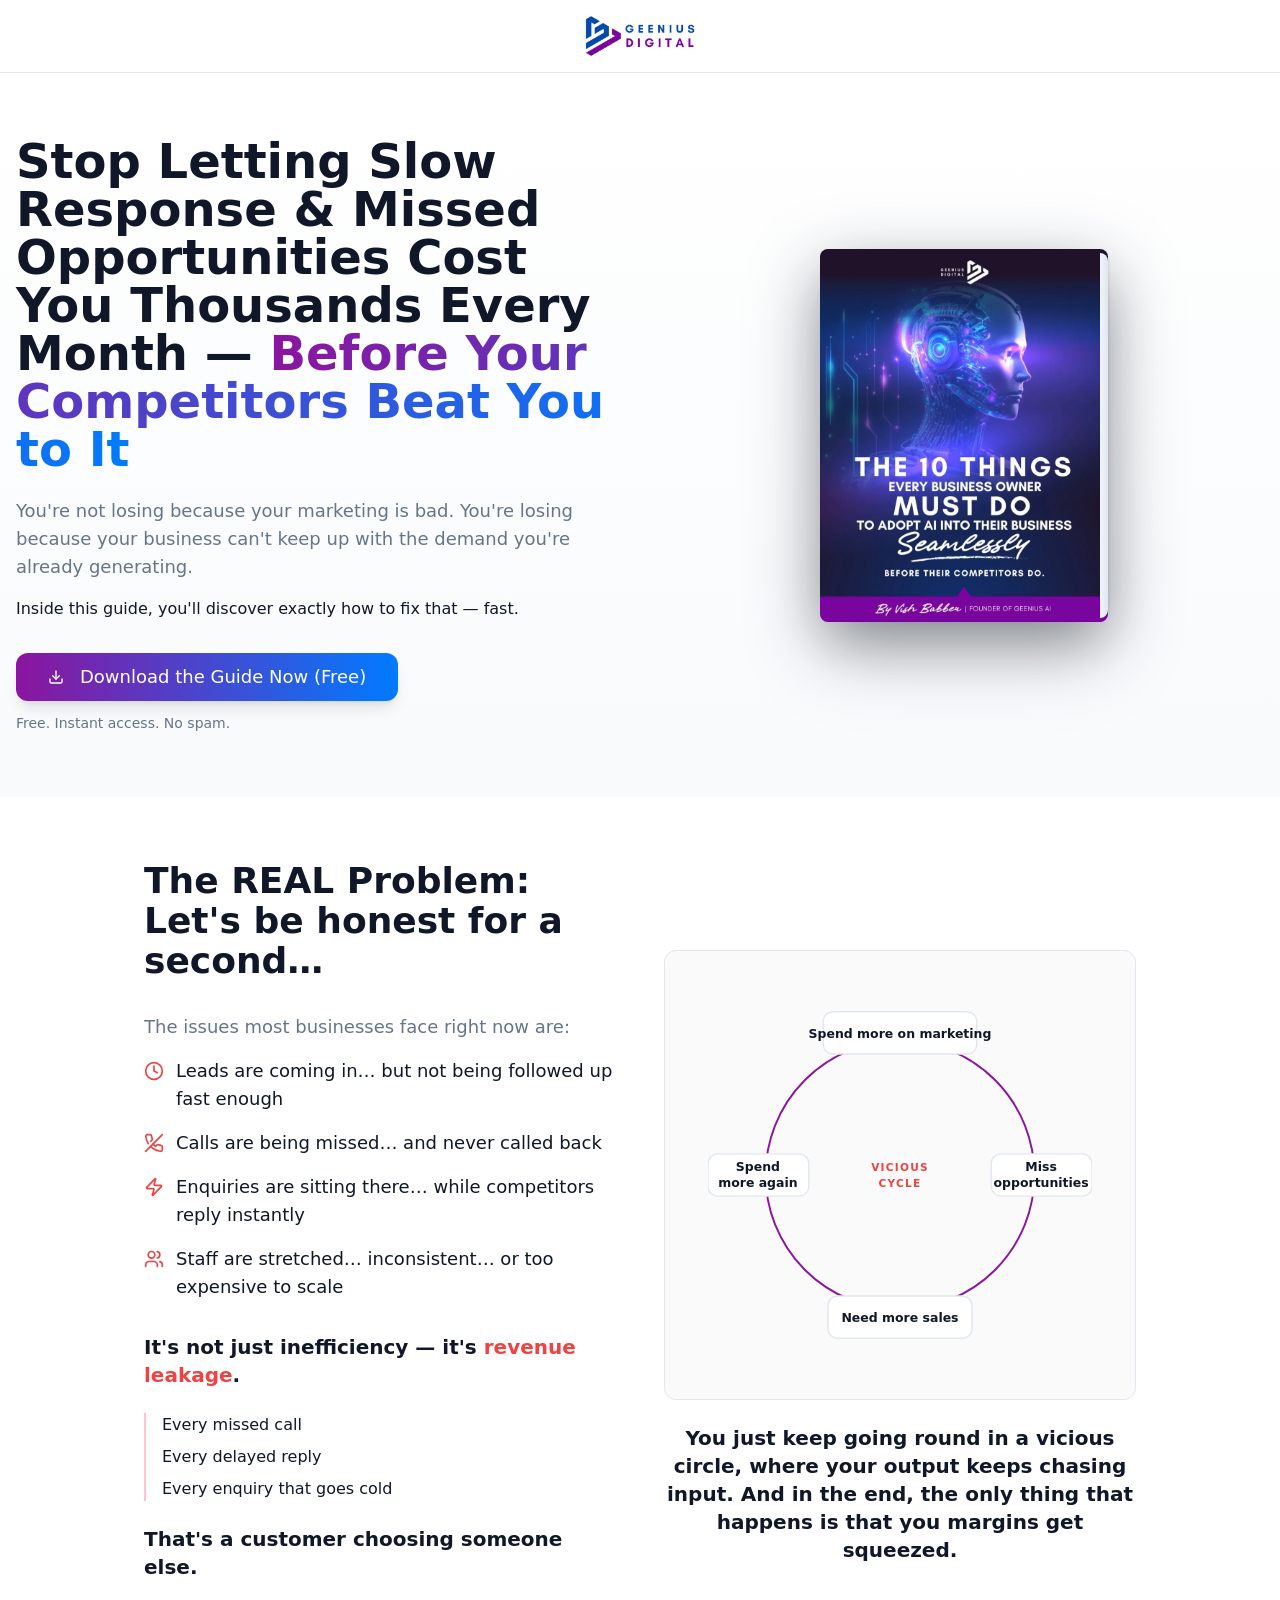
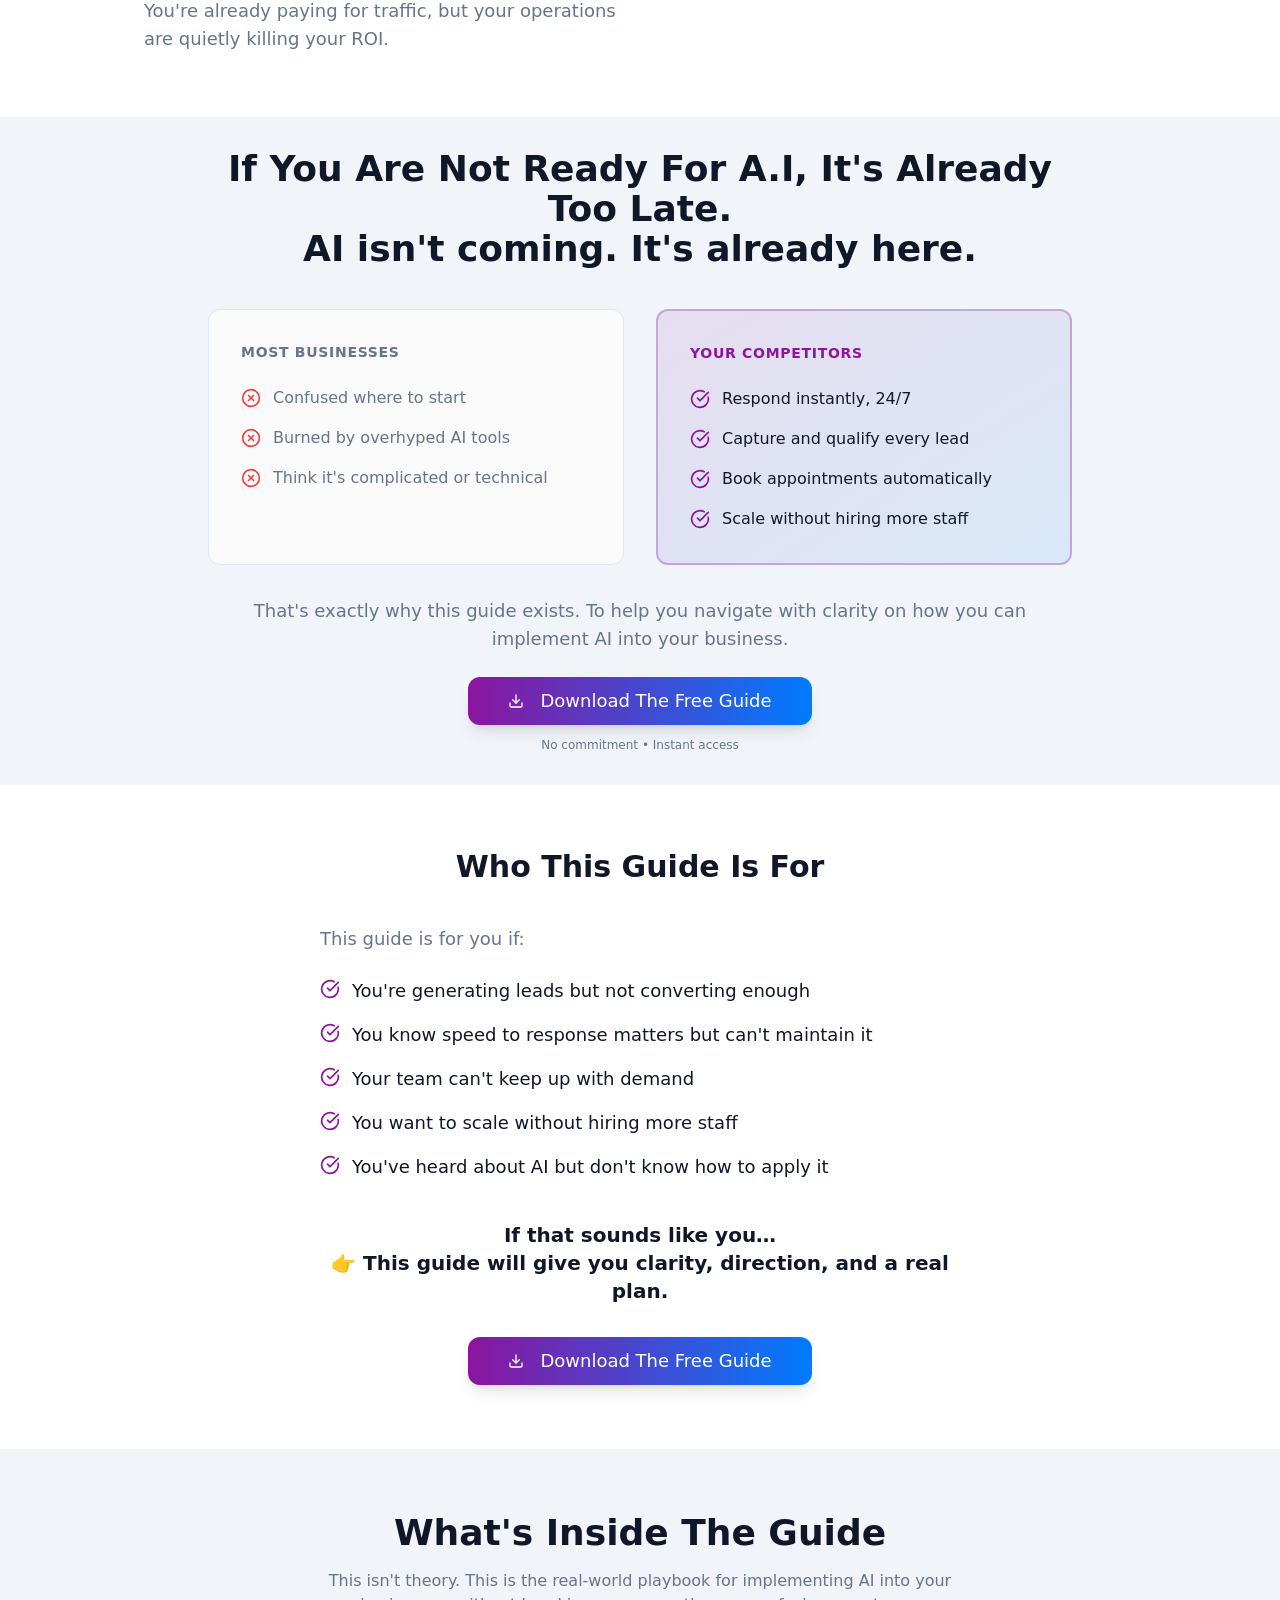
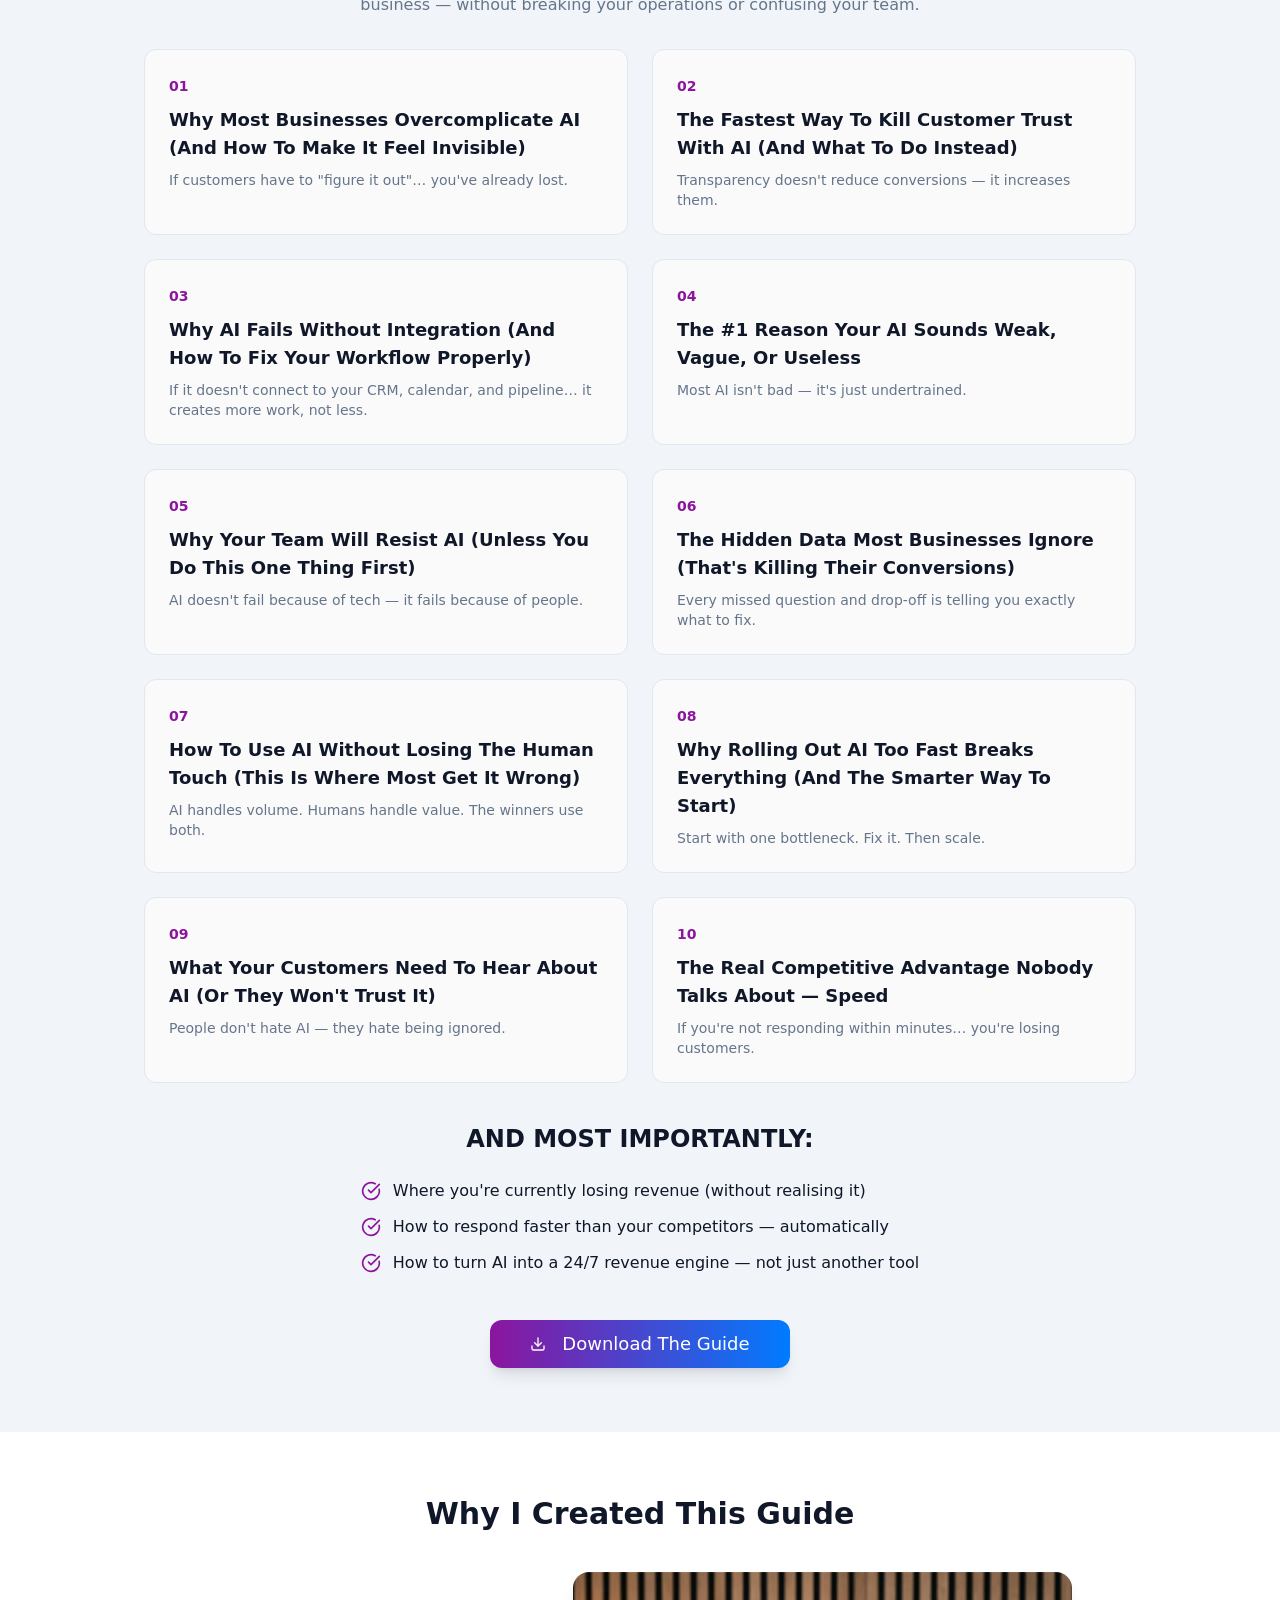
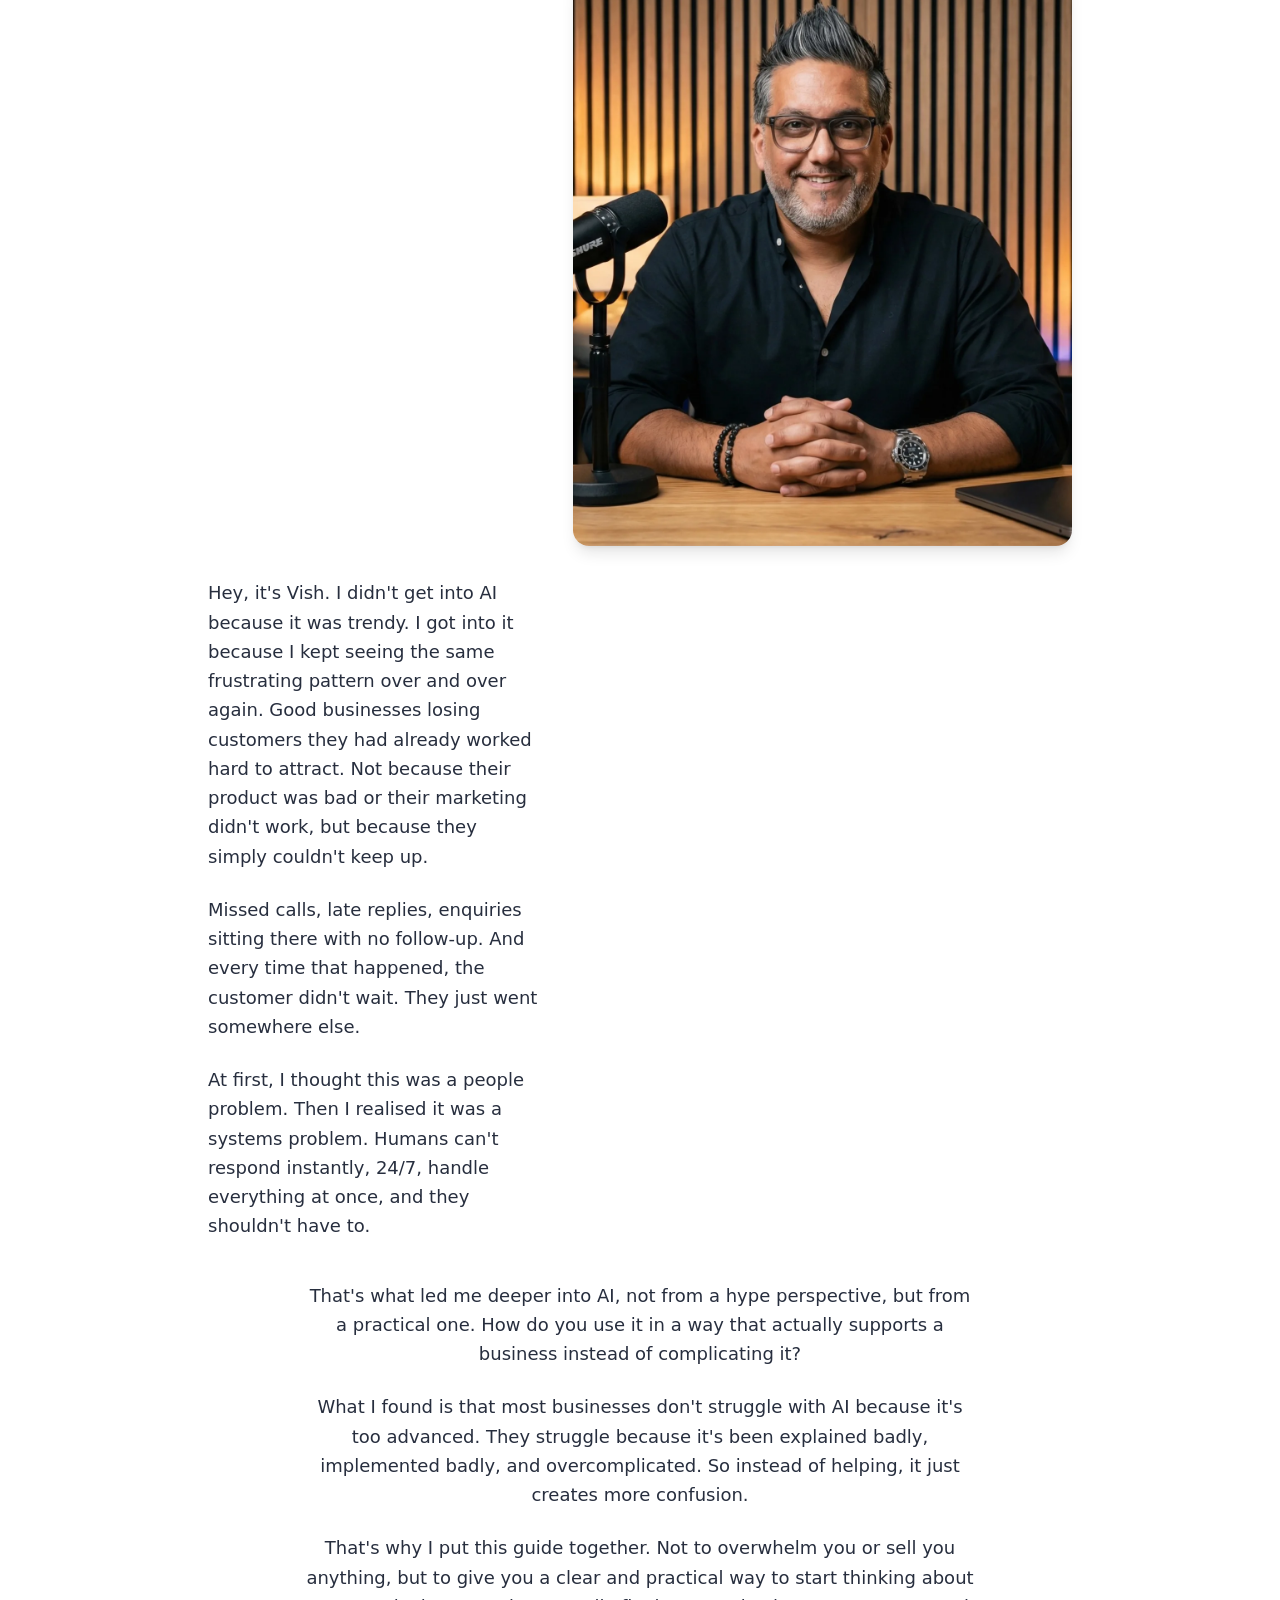
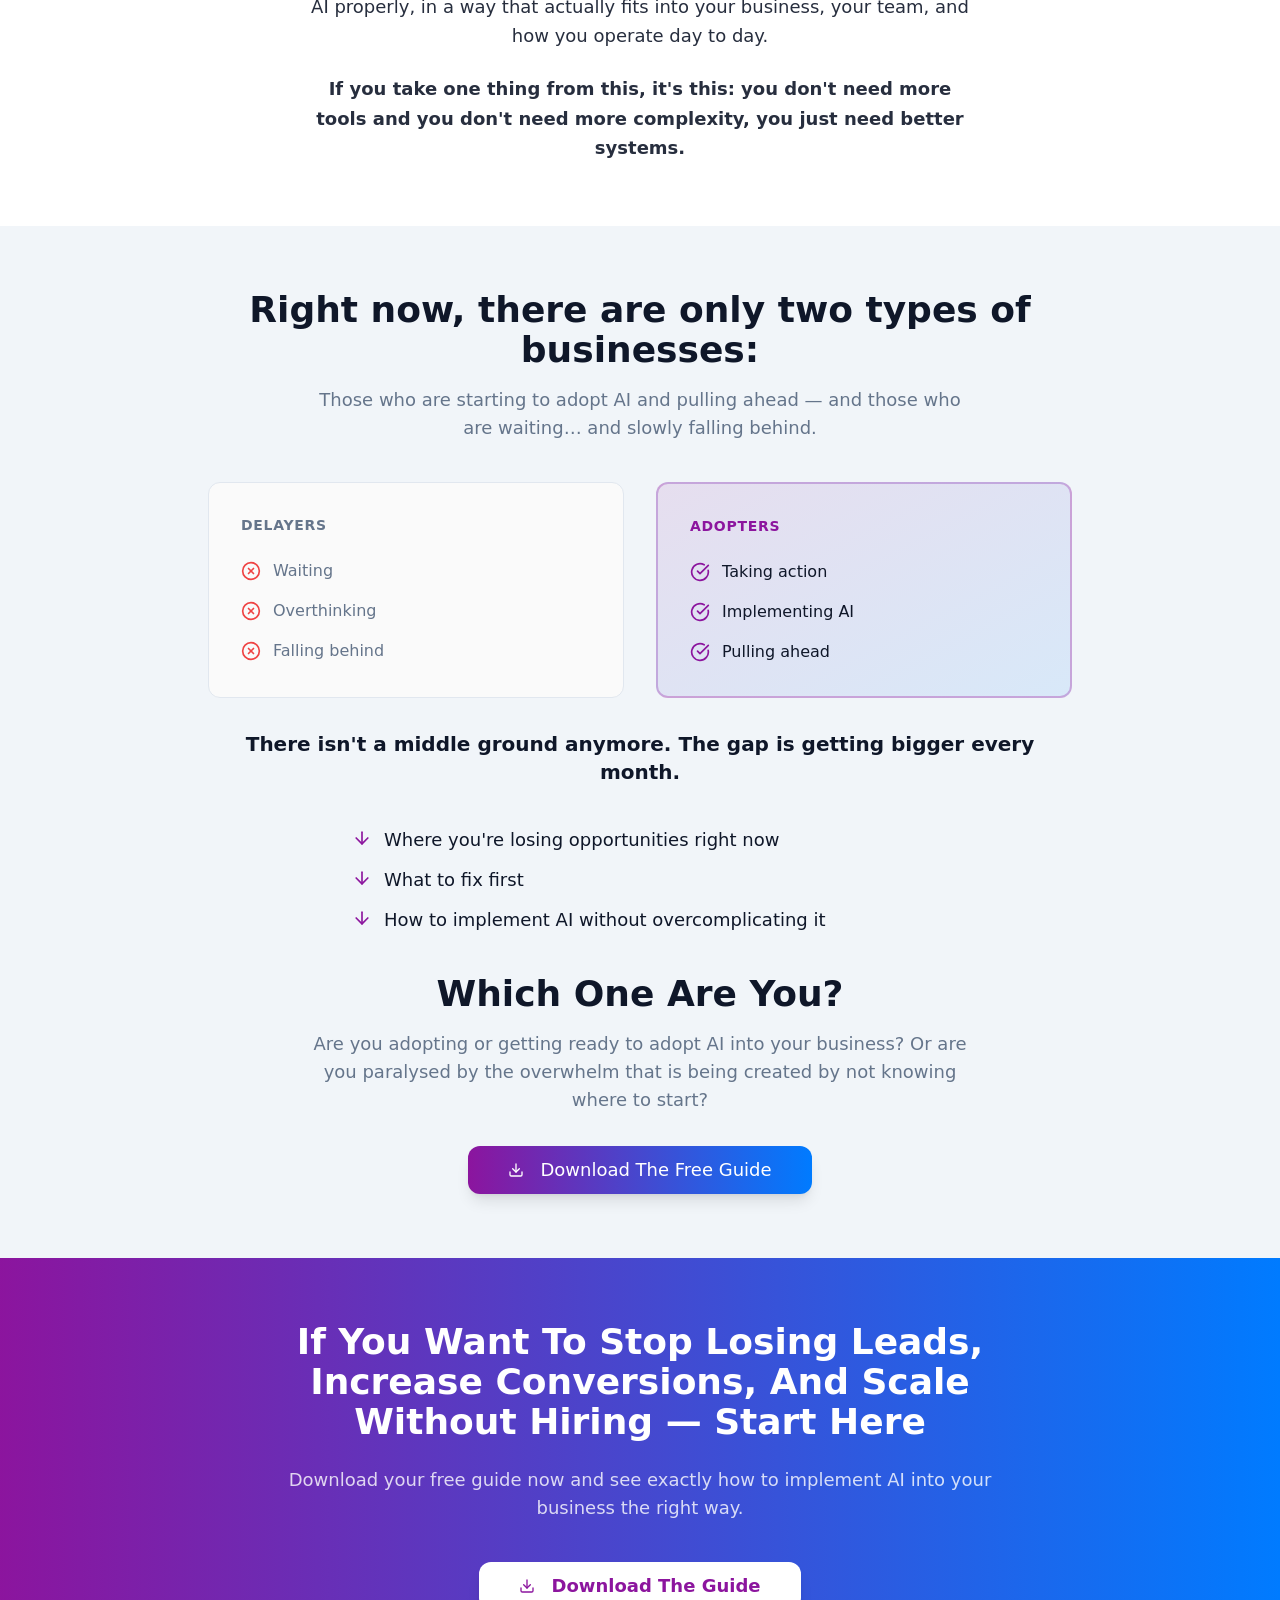
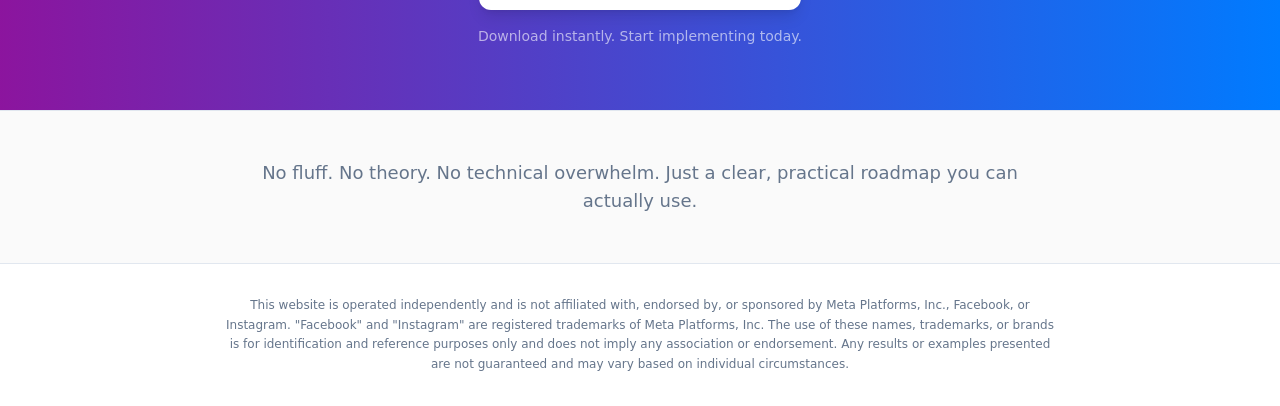
==== commit 5bc59915: "SEO: fix canonical domain, clean URLs, images, structured data Batch A, indexability. Every page dec" ====
--- a/10things-ai-guide.html
+++ b/10things-ai-guide.html
@@ -6,14 +6,14 @@
     <meta name="description" content="Download our free guide and discover exactly how to adopt AI seamlessly before your competitors do. Stop losing leads, increase conversions, and scale without hiring.">
     <meta name="author" content="Geenius AI">
     <meta name="robots" content="index, follow">
-    <link rel="canonical" href="https://ai.geeniusdigital.com/10things-ai-guide">
+    <link rel="canonical" href="https://www.geeniusdigital.com/10things-ai-guide">
 
     <!-- Open Graph -->
     <meta property="og:type" content="website">
-    <meta property="og:url" content="https://ai.geeniusdigital.com/10things-ai-guide">
+    <meta property="og:url" content="https://www.geeniusdigital.com/10things-ai-guide">
     <meta property="og:title" content="Free AI Guide: 10 Things Every Business Owner Must Do | Geenius AI">
     <meta property="og:description" content="Download our free guide and discover exactly how to adopt AI seamlessly before your competitors do. Stop losing leads, increase conversions, and scale without hiring.">
-    <meta property="og:image" content="https://ai.geeniusdigital.com/og-image.png">
+    <meta property="og:image" content="https://www.geeniusdigital.com/og-image.png">
     <meta property="og:site_name" content="Geenius AI">
     <meta property="og:locale" content="en_GB">
 
@@ -21,7 +21,7 @@
     <meta name="twitter:card" content="summary_large_image">
     <meta name="twitter:title" content="Free AI Guide: 10 Things Every Business Owner Must Do | Geenius AI">
     <meta name="twitter:description" content="Download our free guide and discover exactly how to adopt AI seamlessly before your competitors do. Stop losing leads, increase conversions, and scale without hiring.">
-    <meta name="twitter:image" content="https://ai.geeniusdigital.com/og-image.png">
+    <meta name="twitter:image" content="https://www.geeniusdigital.com/og-image.png">
 
     <!-- Favicon -->
     <link rel="icon" type="image/x-icon" href="https://storage.googleapis.com/gpt-engineer-file-uploads/6ILTWEbeGMOBGvfyK51NenK8gHO2/uploads/1762470176589-android-chrome-512x512.png">
@@ -32,14 +32,15 @@
       "@context": "https://schema.org",
       "@type": "Organization",
       "name": "Geenius AI",
-      "url": "https://ai.geeniusdigital.com",
+      "url": "https://www.geeniusdigital.com",
       "description": "AI-powered voice agents and messaging automation for businesses. Handle inbound and outbound calls, WhatsApp, Facebook Messenger, Instagram DM and more.",
       "contactPoint": {
         "@type": "ContactPoint",
         "contactType": "sales",
         "availableLanguage": "English"
       },
-      "sameAs": []
+      "sameAs": [],
+      "logo": "https://www.geeniusdigital.com/assets/geenius-logo.png"
     }
     </script>
     <script type="application/ld+json">
@@ -49,13 +50,7 @@
       "name": "Geenius AI",
       "applicationCategory": "BusinessApplication",
       "operatingSystem": "Web",
-      "description": "AI employee that handles voice calls and messaging across WhatsApp, Facebook Messenger, Instagram DM, and more.",
-      "offers": {
-        "@type": "AggregateOffer",
-        "priceCurrency": "GBP",
-        "lowPrice": "497",
-        "highPrice": "1297"
-      }
+      "description": "AI employee that handles voice calls and messaging across WhatsApp, Facebook Messenger, Instagram DM, and more."
     }
     </script>
     <!-- Meta Pixel Code -->
@@ -73,18 +68,41 @@
     </script>
     <!-- End Meta Pixel Code -->
     
+    <link rel="preconnect" href="https://storage.googleapis.com" crossorigin>
+    <link rel="dns-prefetch" href="https://services.leadconnectorhq.com">
+    <link rel="dns-prefetch" href="https://connect.facebook.net">
     <link rel="stylesheet" href="assets/styles.css">
     <link rel="stylesheet" href="assets/site.css">
+      <script type="application/ld+json">
+    {
+      "@context": "https://schema.org",
+      "@type": "BreadcrumbList",
+      "itemListElement": [
+        {
+          "@type": "ListItem",
+          "position": 1,
+          "name": "Home",
+          "item": "https://www.geeniusdigital.com/"
+        },
+        {
+          "@type": "ListItem",
+          "position": 2,
+          "name": "Free AI Guide",
+          "item": "https://www.geeniusdigital.com/10things-ai-guide"
+        }
+      ]
+    }
+    </script>
   </head>
   <body style="">
     <!-- Meta Pixel noscript fallback -->
     <noscript><img height="1" width="1" style="display:none"
     src="https://www.facebook.com/tr?id=1123335949846125&ev=PageView&noscript=1"
     /></noscript>
-    <div id="root"><div role="region" aria-label="Notifications (F8)" tabindex="-1" style="pointer-events: none;"></div><section aria-label="Notifications alt+T" tabindex="-1" aria-live="polite" aria-relevant="additions text" aria-atomic="false"></section><main class="bg-background text-foreground"><header class="w-full py-3 md:py-4 border-b border-border bg-background sticky top-0 z-50"><div class="container mx-auto flex justify-center px-4"><img src="assets/geenius-logo.png" alt="Geenius Digital" class="h-8 md:h-10"></div></header><section class="flex items-center" style="background: var(--gradient-hero);"><div class="container mx-auto px-4 py-12 md:py-16"><div class="grid md:grid-cols-2 gap-12 items-center"><div class="order-2 md:order-1"><h1 class="text-3xl md:text-4xl lg:text-5xl font-bold leading-tight text-foreground mb-6">Stop Letting Slow Response &amp; Missed Opportunities Cost You Thousands Every Month — <span class="bg-gradient-to-r from-secondary to-accent bg-clip-text text-transparent">Before Your Competitors Beat You to It</span></h1><p class="text-lg text-muted-foreground mb-4">You're not losing because your marketing is bad. You're losing because your business can't keep up with the demand you're already generating.</p><p class="text-base font-medium text-foreground mb-8">Inside this guide, you'll discover exactly how to fix that — fast.</p><button class="inline-flex items-center justify-center gap-2 whitespace-nowrap font-medium ring-offset-background focus-visible:outline-none focus-visible:ring-2 focus-visible:ring-ring focus-visible:ring-offset-2 disabled:pointer-events-none disabled:opacity-50 [&amp;_svg]:pointer-events-none [&amp;_svg]:size-4 [&amp;_svg]:shrink-0 bg-primary hover:bg-primary/90 h-11 bg-gradient-to-r from-secondary to-accent hover:opacity-90 text-white text-lg px-8 py-6 rounded-lg shadow-lg transition-all hover:scale-105" data-gx="open-popup"><svg xmlns="http://www.w3.org/2000/svg" width="24" height="24" viewBox="0 0 24 24" fill="none" stroke="currentColor" stroke-width="2" stroke-linecap="round" stroke-linejoin="round" class="lucide lucide-download mr-2 h-5 w-5"><path d="M21 15v4a2 2 0 0 1-2 2H5a2 2 0 0 1-2-2v-4"></path><polyline points="7 10 12 15 17 10"></polyline><line x1="12" x2="12" y1="15" y2="3"></line></svg>Download the Guide Now (Free)</button><p class="text-sm text-muted-foreground mt-3">Free. Instant access. No spam.</p></div><div class="order-1 md:order-2 flex justify-center" data-gx="parallax-host"><div class="w-56 md:w-72" style="transition: transform 0.5s cubic-bezier(0.34, 1.56, 0.64, 1), filter 0.5s ease-out; transform: perspective(600px) rotateY(0deg) rotateX(0deg) scale(1); filter: drop-shadow(0px 20px 35px hsl(var(--foreground) / 0.35));" data-gx="parallax-target"><div class="relative" style="transform-style: preserve-3d;"><div class="absolute top-0 left-0 w-3 h-full rounded-l-sm" style="background: linear-gradient(to right, hsl(var(--foreground) / 0.3), transparent); transform: translateZ(-2px);"></div><img src="assets/ai-guide-cover.png" alt="The 10 Things Every Business Owner Must Do To Adopt AI Seamlessly — free guide book cover" width="800" height="1035" class="w-full h-auto rounded-sm shadow-2xl"><div class="absolute top-1 right-0 w-2 h-[calc(100%-8px)] rounded-r-sm" style="background: linear-gradient(to left, hsl(var(--border)), hsl(var(--muted))); box-shadow: 1px 0 3px hsl(var(--foreground) / 0.1);"></div></div></div></div></div></div></section><section class="py-12 md:py-16 fade-section transition-all duration-700 opacity-0 translate-y-6"><div class="container mx-auto px-4 max-w-5xl"><div class="grid md:grid-cols-2 gap-8 md:gap-12 items-center"><div><h2 class="text-2xl md:text-3xl lg:text-4xl font-bold text-foreground mb-8">The REAL Problem: Let's be honest for a second…</h2><p class="text-lg text-muted-foreground mb-4">The issues most businesses face right now are:</p><div class="space-y-4 mb-8"><div class="flex items-start gap-3"><svg xmlns="http://www.w3.org/2000/svg" width="24" height="24" viewBox="0 0 24 24" fill="none" stroke="currentColor" stroke-width="2" stroke-linecap="round" stroke-linejoin="round" class="lucide lucide-clock h-5 w-5 text-destructive mt-1 shrink-0"><circle cx="12" cy="12" r="10"></circle><polyline points="12 6 12 12 16 14"></polyline></svg><p class="text-lg text-foreground">Leads are coming in… but not being followed up fast enough</p></div><div class="flex items-start gap-3"><svg xmlns="http://www.w3.org/2000/svg" width="24" height="24" viewBox="0 0 24 24" fill="none" stroke="currentColor" stroke-width="2" stroke-linecap="round" stroke-linejoin="round" class="lucide lucide-phone-off h-5 w-5 text-destructive mt-1 shrink-0"><path d="M10.68 13.31a16 16 0 0 0 3.41 2.6l1.27-1.27a2 2 0 0 1 2.11-.45 12.84 12.84 0 0 0 2.81.7 2 2 0 0 1 1.72 2v3a2 2 0 0 1-2.18 2 19.79 19.79 0 0 1-8.63-3.07 19.42 19.42 0 0 1-3.33-2.67m-2.67-3.34a19.79 19.79 0 0 1-3.07-8.63A2 2 0 0 1 4.11 2h3a2 2 0 0 1 2 1.72 12.84 12.84 0 0 0 .7 2.81 2 2 0 0 1-.45 2.11L8.09 9.91"></path><line x1="22" x2="2" y1="2" y2="22"></line></svg><p class="text-lg text-foreground">Calls are being missed… and never called back</p></div><div class="flex items-start gap-3"><svg xmlns="http://www.w3.org/2000/svg" width="24" height="24" viewBox="0 0 24 24" fill="none" stroke="currentColor" stroke-width="2" stroke-linecap="round" stroke-linejoin="round" class="lucide lucide-zap h-5 w-5 text-destructive mt-1 shrink-0"><path d="M4 14a1 1 0 0 1-.78-1.63l9.9-10.2a.5.5 0 0 1 .86.46l-1.92 6.02A1 1 0 0 0 13 10h7a1 1 0 0 1 .78 1.63l-9.9 10.2a.5.5 0 0 1-.86-.46l1.92-6.02A1 1 0 0 0 11 14z"></path></svg><p class="text-lg text-foreground">Enquiries are sitting there… while competitors reply instantly</p></div><div class="flex items-start gap-3"><svg xmlns="http://www.w3.org/2000/svg" width="24" height="24" viewBox="0 0 24 24" fill="none" stroke="currentColor" stroke-width="2" stroke-linecap="round" stroke-linejoin="round" class="lucide lucide-users h-5 w-5 text-destructive mt-1 shrink-0"><path d="M16 21v-2a4 4 0 0 0-4-4H6a4 4 0 0 0-4 4v2"></path><circle cx="9" cy="7" r="4"></circle><path d="M22 21v-2a4 4 0 0 0-3-3.87"></path><path d="M16 3.13a4 4 0 0 1 0 7.75"></path></svg><p class="text-lg text-foreground">Staff are stretched… inconsistent… or too expensive to scale</p></div></div><p class="text-xl font-semibold text-foreground mb-6">It's not just inefficiency — it's <span class="text-destructive">revenue leakage</span>.</p><div class="space-y-2 mb-6 pl-4 border-l-2 border-destructive/30"><p class="text-foreground">Every missed call</p><p class="text-foreground">Every delayed reply</p><p class="text-foreground">Every enquiry that goes cold</p></div><p class="text-xl font-bold text-foreground mb-4">That's a customer choosing someone else.</p><p class="text-lg text-muted-foreground">You're already paying for traffic, but your operations are quietly killing your ROI.</p></div><div><div class="bg-card border border-border rounded-xl p-6 md:p-8 flex justify-center"><svg viewBox="0 0 400 400" class="w-full max-w-sm" xmlns="http://www.w3.org/2000/svg"><defs><marker id="arrowhead" markerWidth="8" markerHeight="6" refX="4" refY="3" orient="auto"><polygon points="0 0, 8 3, 0 6" fill="hsl(var(--secondary))"></polygon></marker></defs><path d="M 200,60 A 140,140 0 0,1 340,200" fill="none" stroke="hsl(var(--secondary))" stroke-width="2" marker-end="url(#arrowhead)"></path><path d="M 340,200 A 140,140 0 0,1 200,340" fill="none" stroke="hsl(var(--secondary))" stroke-width="2" marker-end="url(#arrowhead)"></path><path d="M 200,340 A 140,140 0 0,1 60,200" fill="none" stroke="hsl(var(--secondary))" stroke-width="2" marker-end="url(#arrowhead)"></path><path d="M 60,200 A 140,140 0 0,1 200,60" fill="none" stroke="hsl(var(--secondary))" stroke-width="2" marker-end="url(#arrowhead)"></path><rect x="120" y="30" width="160" height="44" rx="10" fill="hsl(var(--background))" stroke="hsl(var(--border))" stroke-width="1.5"></rect><text x="200" y="57" text-anchor="middle" fill="hsl(var(--foreground))" font-size="13" font-weight="600">Spend more on marketing</text><rect x="295" y="178" width="105" height="44" rx="10" fill="hsl(var(--background))" stroke="hsl(var(--border))" stroke-width="1.5"></rect><text x="347" y="196" text-anchor="middle" fill="hsl(var(--foreground))" font-size="13" font-weight="600">Miss</text><text x="347" y="212" text-anchor="middle" fill="hsl(var(--foreground))" font-size="13" font-weight="600">opportunities</text><rect x="125" y="326" width="150" height="44" rx="10" fill="hsl(var(--background))" stroke="hsl(var(--border))" stroke-width="1.5"></rect><text x="200" y="353" text-anchor="middle" fill="hsl(var(--foreground))" font-size="13" font-weight="600">Need more sales</text><rect x="0" y="178" width="105" height="44" rx="10" fill="hsl(var(--background))" stroke="hsl(var(--border))" stroke-width="1.5"></rect><text x="52" y="196" text-anchor="middle" fill="hsl(var(--foreground))" font-size="13" font-weight="600">Spend</text><text x="52" y="212" text-anchor="middle" fill="hsl(var(--foreground))" font-size="13" font-weight="600">more again</text><text x="200" y="196" text-anchor="middle" fill="hsl(var(--destructive))" font-size="11" font-weight="700" letter-spacing="0.12em">VICIOUS</text><text x="200" y="212" text-anchor="middle" fill="hsl(var(--destructive))" font-size="11" font-weight="700" letter-spacing="0.12em">CYCLE</text></svg></div><p class="text-xl font-bold text-foreground text-center mt-6">You just keep going round in a vicious circle, where your output keeps chasing input. And in the end, the only thing that happens is that you margins get squeezed.</p></div></div></div></section><section class="py-12 bg-muted fade-section opacity-0 translate-y-6 transition-all duration-700 md:py-[32px]"><div class="container mx-auto px-4 max-w-4xl"><h2 class="text-3xl md:text-4xl font-bold text-center text-foreground mb-10">If You Are Not Ready For A.I, It's Already Too Late.<br>AI isn't coming. It's already here.</h2><div class="grid md:grid-cols-2 gap-8"><div class="bg-card border border-border rounded-xl p-8"><h3 class="text-sm font-semibold uppercase tracking-wider text-muted-foreground mb-6">Most Businesses</h3><ul class="space-y-4"><li class="flex items-start gap-3 text-muted-foreground"><svg xmlns="http://www.w3.org/2000/svg" width="24" height="24" viewBox="0 0 24 24" fill="none" stroke="currentColor" stroke-width="2" stroke-linecap="round" stroke-linejoin="round" class="lucide lucide-circle-x h-5 w-5 text-destructive mt-0.5 shrink-0"><circle cx="12" cy="12" r="10"></circle><path d="m15 9-6 6"></path><path d="m9 9 6 6"></path></svg>Confused where to start</li><li class="flex items-start gap-3 text-muted-foreground"><svg xmlns="http://www.w3.org/2000/svg" width="24" height="24" viewBox="0 0 24 24" fill="none" stroke="currentColor" stroke-width="2" stroke-linecap="round" stroke-linejoin="round" class="lucide lucide-circle-x h-5 w-5 text-destructive mt-0.5 shrink-0"><circle cx="12" cy="12" r="10"></circle><path d="m15 9-6 6"></path><path d="m9 9 6 6"></path></svg>Burned by overhyped AI tools</li><li class="flex items-start gap-3 text-muted-foreground"><svg xmlns="http://www.w3.org/2000/svg" width="24" height="24" viewBox="0 0 24 24" fill="none" stroke="currentColor" stroke-width="2" stroke-linecap="round" stroke-linejoin="round" class="lucide lucide-circle-x h-5 w-5 text-destructive mt-0.5 shrink-0"><circle cx="12" cy="12" r="10"></circle><path d="m15 9-6 6"></path><path d="m9 9 6 6"></path></svg>Think it's complicated or technical</li></ul></div><div class="bg-gradient-to-br from-secondary/10 to-accent/10 border-2 border-secondary/30 rounded-xl p-8"><h3 class="text-sm font-semibold uppercase tracking-wider text-secondary mb-6">Your Competitors</h3><ul class="space-y-4"><li class="flex items-start gap-3 text-foreground font-medium"><svg xmlns="http://www.w3.org/2000/svg" width="24" height="24" viewBox="0 0 24 24" fill="none" stroke="currentColor" stroke-width="2" stroke-linecap="round" stroke-linejoin="round" class="lucide lucide-circle-check-big h-5 w-5 text-secondary mt-0.5 shrink-0"><path d="M21.801 10A10 10 0 1 1 17 3.335"></path><path d="m9 11 3 3L22 4"></path></svg>Respond instantly, 24/7</li><li class="flex items-start gap-3 text-foreground font-medium"><svg xmlns="http://www.w3.org/2000/svg" width="24" height="24" viewBox="0 0 24 24" fill="none" stroke="currentColor" stroke-width="2" stroke-linecap="round" stroke-linejoin="round" class="lucide lucide-circle-check-big h-5 w-5 text-secondary mt-0.5 shrink-0"><path d="M21.801 10A10 10 0 1 1 17 3.335"></path><path d="m9 11 3 3L22 4"></path></svg>Capture and qualify every lead</li><li class="flex items-start gap-3 text-foreground font-medium"><svg xmlns="http://www.w3.org/2000/svg" width="24" height="24" viewBox="0 0 24 24" fill="none" stroke="currentColor" stroke-width="2" stroke-linecap="round" stroke-linejoin="round" class="lucide lucide-circle-check-big h-5 w-5 text-secondary mt-0.5 shrink-0"><path d="M21.801 10A10 10 0 1 1 17 3.335"></path><path d="m9 11 3 3L22 4"></path></svg>Book appointments automatically</li><li class="flex items-start gap-3 text-foreground font-medium"><svg xmlns="http://www.w3.org/2000/svg" width="24" height="24" viewBox="0 0 24 24" fill="none" stroke="currentColor" stroke-width="2" stroke-linecap="round" stroke-linejoin="round" class="lucide lucide-circle-check-big h-5 w-5 text-secondary mt-0.5 shrink-0"><path d="M21.801 10A10 10 0 1 1 17 3.335"></path><path d="m9 11 3 3L22 4"></path></svg>Scale without hiring more staff</li></ul></div></div><p class="text-center text-lg text-muted-foreground mt-8">That's exactly why this guide exists. To help you navigate with clarity on how you can implement AI into your business.</p><div class="text-center mt-6"><button class="inline-flex items-center justify-center gap-2 whitespace-nowrap font-medium ring-offset-background focus-visible:outline-none focus-visible:ring-2 focus-visible:ring-ring focus-visible:ring-offset-2 disabled:pointer-events-none disabled:opacity-50 [&amp;_svg]:pointer-events-none [&amp;_svg]:size-4 [&amp;_svg]:shrink-0 bg-primary hover:bg-primary/90 h-11 bg-gradient-to-r from-secondary to-accent hover:opacity-90 text-white text-lg px-10 py-6 rounded-lg shadow-lg transition-all hover:scale-105" data-gx="open-popup"><svg xmlns="http://www.w3.org/2000/svg" width="24" height="24" viewBox="0 0 24 24" fill="none" stroke="currentColor" stroke-width="2" stroke-linecap="round" stroke-linejoin="round" class="lucide lucide-download mr-2 h-5 w-5"><path d="M21 15v4a2 2 0 0 1-2 2H5a2 2 0 0 1-2-2v-4"></path><polyline points="7 10 12 15 17 10"></polyline><line x1="12" x2="12" y1="15" y2="3"></line></svg>Download The Free Guide</button><p class="text-xs text-muted-foreground mt-3">No commitment • Instant access </p></div></div></section><section class="py-12 md:py-16 fade-section opacity-0 translate-y-6 transition-all duration-700"><div class="container mx-auto px-4 max-w-2xl"><h2 class="text-3xl font-bold text-foreground mb-10 text-center">Who This Guide Is For</h2><p class="text-lg text-muted-foreground mb-6">This guide is for you if:</p><ul class="space-y-4 mb-10"><li class="flex items-start gap-3"><svg xmlns="http://www.w3.org/2000/svg" width="24" height="24" viewBox="0 0 24 24" fill="none" stroke="currentColor" stroke-width="2" stroke-linecap="round" stroke-linejoin="round" class="lucide lucide-circle-check-big h-5 w-5 text-secondary mt-0.5 shrink-0"><path d="M21.801 10A10 10 0 1 1 17 3.335"></path><path d="m9 11 3 3L22 4"></path></svg><span class="text-lg text-foreground">You're generating leads but not converting enough</span></li><li class="flex items-start gap-3"><svg xmlns="http://www.w3.org/2000/svg" width="24" height="24" viewBox="0 0 24 24" fill="none" stroke="currentColor" stroke-width="2" stroke-linecap="round" stroke-linejoin="round" class="lucide lucide-circle-check-big h-5 w-5 text-secondary mt-0.5 shrink-0"><path d="M21.801 10A10 10 0 1 1 17 3.335"></path><path d="m9 11 3 3L22 4"></path></svg><span class="text-lg text-foreground">You know speed to response matters but can't maintain it</span></li><li class="flex items-start gap-3"><svg xmlns="http://www.w3.org/2000/svg" width="24" height="24" viewBox="0 0 24 24" fill="none" stroke="currentColor" stroke-width="2" stroke-linecap="round" stroke-linejoin="round" class="lucide lucide-circle-check-big h-5 w-5 text-secondary mt-0.5 shrink-0"><path d="M21.801 10A10 10 0 1 1 17 3.335"></path><path d="m9 11 3 3L22 4"></path></svg><span class="text-lg text-foreground">Your team can't keep up with demand</span></li><li class="flex items-start gap-3"><svg xmlns="http://www.w3.org/2000/svg" width="24" height="24" viewBox="0 0 24 24" fill="none" stroke="currentColor" stroke-width="2" stroke-linecap="round" stroke-linejoin="round" class="lucide lucide-circle-check-big h-5 w-5 text-secondary mt-0.5 shrink-0"><path d="M21.801 10A10 10 0 1 1 17 3.335"></path><path d="m9 11 3 3L22 4"></path></svg><span class="text-lg text-foreground">You want to scale without hiring more staff</span></li><li class="flex items-start gap-3"><svg xmlns="http://www.w3.org/2000/svg" width="24" height="24" viewBox="0 0 24 24" fill="none" stroke="currentColor" stroke-width="2" stroke-linecap="round" stroke-linejoin="round" class="lucide lucide-circle-check-big h-5 w-5 text-secondary mt-0.5 shrink-0"><path d="M21.801 10A10 10 0 1 1 17 3.335"></path><path d="m9 11 3 3L22 4"></path></svg><span class="text-lg text-foreground">You've heard about AI but don't know how to apply it</span></li></ul><p class="text-xl font-semibold text-foreground text-center">If that sounds like you…<br>👉 This guide will give you clarity, direction, and a real plan.</p><div class="text-center mt-8"><button class="inline-flex items-center justify-center gap-2 whitespace-nowrap font-medium ring-offset-background focus-visible:outline-none focus-visible:ring-2 focus-visible:ring-ring focus-visible:ring-offset-2 disabled:pointer-events-none disabled:opacity-50 [&amp;_svg]:pointer-events-none [&amp;_svg]:size-4 [&amp;_svg]:shrink-0 bg-primary hover:bg-primary/90 h-11 bg-gradient-to-r from-secondary to-accent hover:opacity-90 text-white text-lg px-10 py-6 rounded-lg shadow-lg transition-all hover:scale-105" data-gx="open-popup"><svg xmlns="http://www.w3.org/2000/svg" width="24" height="24" viewBox="0 0 24 24" fill="none" stroke="currentColor" stroke-width="2" stroke-linecap="round" stroke-linejoin="round" class="lucide lucide-download mr-2 h-5 w-5"><path d="M21 15v4a2 2 0 0 1-2 2H5a2 2 0 0 1-2-2v-4"></path><polyline points="7 10 12 15 17 10"></polyline><line x1="12" x2="12" y1="15" y2="3"></line></svg>Download The Free Guide</button></div></div></section><section class="py-12 md:py-16 bg-muted fade-section opacity-0 translate-y-6 transition-all duration-700"><div class="container mx-auto px-4 max-w-5xl"><h2 class="text-3xl md:text-4xl font-bold text-center text-foreground mb-4">What's Inside The Guide</h2><p class="text-center text-muted-foreground mb-8 max-w-2xl mx-auto">This isn't theory. This is the real-world playbook for implementing AI into your business — without breaking your operations or confusing your team.</p><div class="grid md:grid-cols-2 gap-6 mb-10"><div class="bg-card border border-border rounded-xl p-6 hover:border-secondary/40 transition-colors"><span class="text-sm font-bold text-secondary">01</span><h3 class="text-lg font-semibold text-foreground mt-2 mb-2">Why Most Businesses Overcomplicate AI (And How To Make It Feel Invisible)</h3><p class="text-sm text-muted-foreground">If customers have to "figure it out"… you've already lost.</p></div><div class="bg-card border border-border rounded-xl p-6 hover:border-secondary/40 transition-colors"><span class="text-sm font-bold text-secondary">02</span><h3 class="text-lg font-semibold text-foreground mt-2 mb-2">The Fastest Way To Kill Customer Trust With AI (And What To Do Instead)</h3><p class="text-sm text-muted-foreground">Transparency doesn't reduce conversions — it increases them.</p></div><div class="bg-card border border-border rounded-xl p-6 hover:border-secondary/40 transition-colors"><span class="text-sm font-bold text-secondary">03</span><h3 class="text-lg font-semibold text-foreground mt-2 mb-2">Why AI Fails Without Integration (And How To Fix Your Workflow Properly)</h3><p class="text-sm text-muted-foreground">If it doesn't connect to your CRM, calendar, and pipeline… it creates more work, not less.</p></div><div class="bg-card border border-border rounded-xl p-6 hover:border-secondary/40 transition-colors"><span class="text-sm font-bold text-secondary">04</span><h3 class="text-lg font-semibold text-foreground mt-2 mb-2">The #1 Reason Your AI Sounds Weak, Vague, Or Useless</h3><p class="text-sm text-muted-foreground">Most AI isn't bad — it's just undertrained.</p></div><div class="bg-card border border-border rounded-xl p-6 hover:border-secondary/40 transition-colors"><span class="text-sm font-bold text-secondary">05</span><h3 class="text-lg font-semibold text-foreground mt-2 mb-2">Why Your Team Will Resist AI (Unless You Do This One Thing First)</h3><p class="text-sm text-muted-foreground">AI doesn't fail because of tech — it fails because of people.</p></div><div class="bg-card border border-border rounded-xl p-6 hover:border-secondary/40 transition-colors"><span class="text-sm font-bold text-secondary">06</span><h3 class="text-lg font-semibold text-foreground mt-2 mb-2">The Hidden Data Most Businesses Ignore (That's Killing Their Conversions)</h3><p class="text-sm text-muted-foreground">Every missed question and drop-off is telling you exactly what to fix.</p></div><div class="bg-card border border-border rounded-xl p-6 hover:border-secondary/40 transition-colors"><span class="text-sm font-bold text-secondary">07</span><h3 class="text-lg font-semibold text-foreground mt-2 mb-2">How To Use AI Without Losing The Human Touch (This Is Where Most Get It Wrong)</h3><p class="text-sm text-muted-foreground">AI handles volume. Humans handle value. The winners use both.</p></div><div class="bg-card border border-border rounded-xl p-6 hover:border-secondary/40 transition-colors"><span class="text-sm font-bold text-secondary">08</span><h3 class="text-lg font-semibold text-foreground mt-2 mb-2">Why Rolling Out AI Too Fast Breaks Everything (And The Smarter Way To Start)</h3><p class="text-sm text-muted-foreground">Start with one bottleneck. Fix it. Then scale.</p></div><div class="bg-card border border-border rounded-xl p-6 hover:border-secondary/40 transition-colors"><span class="text-sm font-bold text-secondary">09</span><h3 class="text-lg font-semibold text-foreground mt-2 mb-2">What Your Customers Need To Hear About AI (Or They Won't Trust It)</h3><p class="text-sm text-muted-foreground">People don't hate AI — they hate being ignored.</p></div><div class="bg-card border border-border rounded-xl p-6 hover:border-secondary/40 transition-colors"><span class="text-sm font-bold text-secondary">10</span><h3 class="text-lg font-semibold text-foreground mt-2 mb-2">The Real Competitive Advantage Nobody Talks About — Speed</h3><p class="text-sm text-muted-foreground">If you're not responding within minutes… you're losing customers.</p></div></div><div class="max-w-2xl mx-auto text-center mb-10"><h3 class="text-2xl font-bold text-foreground mb-6">AND MOST IMPORTANTLY:</h3><ul class="space-y-3 text-left inline-block"><li class="flex items-start gap-3"><svg xmlns="http://www.w3.org/2000/svg" width="24" height="24" viewBox="0 0 24 24" fill="none" stroke="currentColor" stroke-width="2" stroke-linecap="round" stroke-linejoin="round" class="lucide lucide-circle-check-big h-5 w-5 text-secondary mt-0.5 shrink-0"><path d="M21.801 10A10 10 0 1 1 17 3.335"></path><path d="m9 11 3 3L22 4"></path></svg><span class="text-foreground">Where you're currently losing revenue (without realising it)</span></li><li class="flex items-start gap-3"><svg xmlns="http://www.w3.org/2000/svg" width="24" height="24" viewBox="0 0 24 24" fill="none" stroke="currentColor" stroke-width="2" stroke-linecap="round" stroke-linejoin="round" class="lucide lucide-circle-check-big h-5 w-5 text-secondary mt-0.5 shrink-0"><path d="M21.801 10A10 10 0 1 1 17 3.335"></path><path d="m9 11 3 3L22 4"></path></svg><span class="text-foreground">How to respond faster than your competitors — automatically</span></li><li class="flex items-start gap-3"><svg xmlns="http://www.w3.org/2000/svg" width="24" height="24" viewBox="0 0 24 24" fill="none" stroke="currentColor" stroke-width="2" stroke-linecap="round" stroke-linejoin="round" class="lucide lucide-circle-check-big h-5 w-5 text-secondary mt-0.5 shrink-0"><path d="M21.801 10A10 10 0 1 1 17 3.335"></path><path d="m9 11 3 3L22 4"></path></svg><span class="text-foreground">How to turn AI into a 24/7 revenue engine — not just another tool</span></li></ul></div><div class="text-center"><button class="inline-flex items-center justify-center gap-2 whitespace-nowrap font-medium ring-offset-background focus-visible:outline-none focus-visible:ring-2 focus-visible:ring-ring focus-visible:ring-offset-2 disabled:pointer-events-none disabled:opacity-50 [&amp;_svg]:pointer-events-none [&amp;_svg]:size-4 [&amp;_svg]:shrink-0 bg-primary hover:bg-primary/90 h-11 bg-gradient-to-r from-secondary to-accent hover:opacity-90 text-white text-lg px-10 py-6 rounded-lg shadow-lg transition-all hover:scale-105" data-gx="open-popup"><svg xmlns="http://www.w3.org/2000/svg" width="24" height="24" viewBox="0 0 24 24" fill="none" stroke="currentColor" stroke-width="2" stroke-linecap="round" stroke-linejoin="round" class="lucide lucide-download mr-2 h-5 w-5"><path d="M21 15v4a2 2 0 0 1-2 2H5a2 2 0 0 1-2-2v-4"></path><polyline points="7 10 12 15 17 10"></polyline><line x1="12" x2="12" y1="15" y2="3"></line></svg>Download The Guide</button></div></div></section><section class="py-12 md:py-16 fade-section opacity-0 translate-y-6 transition-all duration-700"><div class="container mx-auto px-4 max-w-4xl"><h2 class="text-3xl font-bold text-foreground mb-10 text-center">Why I Created This Guide</h2><div class="grid md:grid-cols-[2fr_3fr] gap-8 items-start mb-10"><img src="assets/vish-portrait.png" alt="Vish - Founder" class="w-full rounded-2xl object-cover shadow-lg"><div class="space-y-6 text-foreground/90 text-lg leading-relaxed"><p>Hey, it's Vish. I didn't get into AI because it was trendy. I got into it because I kept seeing the same frustrating pattern over and over again. Good businesses losing customers they had already worked hard to attract. Not because their product was bad or their marketing didn't work, but because they simply couldn't keep up.</p><p>Missed calls, late replies, enquiries sitting there with no follow-up. And every time that happened, the customer didn't wait. They just went somewhere else.</p><p>At first, I thought this was a people problem. Then I realised it was a systems problem. Humans can't respond instantly, 24/7, handle everything at once, and they shouldn't have to.</p></div></div><div class="max-w-2xl mx-auto space-y-6 text-foreground/90 text-lg leading-relaxed text-center"><p>That's what led me deeper into AI, not from a hype perspective, but from a practical one. How do you use it in a way that actually supports a business instead of complicating it?</p><p>What I found is that most businesses don't struggle with AI because it's too advanced. They struggle because it's been explained badly, implemented badly, and overcomplicated. So instead of helping, it just creates more confusion.</p><p>That's why I put this guide together. Not to overwhelm you or sell you anything, but to give you a clear and practical way to start thinking about AI properly, in a way that actually fits into your business, your team, and how you operate day to day.</p><p class="font-semibold">If you take one thing from this, it's this: you don't need more tools and you don't need more complexity, you just need better systems.</p></div></div></section><section class="py-12 md:py-16 bg-muted fade-section opacity-0 translate-y-6 transition-all duration-700"><div class="container mx-auto px-4 max-w-4xl"><h2 class="text-3xl md:text-4xl font-bold text-center text-foreground mb-4">Right now, there are only two types of businesses:</h2><p class="text-center text-lg text-muted-foreground mb-10 max-w-2xl mx-auto">Those who are starting to adopt AI and pulling ahead — and those who are waiting… and slowly falling behind.</p><div class="grid md:grid-cols-2 gap-8 mb-8"><div class="bg-card border border-border rounded-xl p-8"><h3 class="text-sm font-semibold uppercase tracking-wider text-muted-foreground mb-6">Delayers</h3><ul class="space-y-4"><li class="flex items-start gap-3 text-muted-foreground"><svg xmlns="http://www.w3.org/2000/svg" width="24" height="24" viewBox="0 0 24 24" fill="none" stroke="currentColor" stroke-width="2" stroke-linecap="round" stroke-linejoin="round" class="lucide lucide-circle-x h-5 w-5 text-destructive mt-0.5 shrink-0"><circle cx="12" cy="12" r="10"></circle><path d="m15 9-6 6"></path><path d="m9 9 6 6"></path></svg>Waiting</li><li class="flex items-start gap-3 text-muted-foreground"><svg xmlns="http://www.w3.org/2000/svg" width="24" height="24" viewBox="0 0 24 24" fill="none" stroke="currentColor" stroke-width="2" stroke-linecap="round" stroke-linejoin="round" class="lucide lucide-circle-x h-5 w-5 text-destructive mt-0.5 shrink-0"><circle cx="12" cy="12" r="10"></circle><path d="m15 9-6 6"></path><path d="m9 9 6 6"></path></svg>Overthinking</li><li class="flex items-start gap-3 text-muted-foreground"><svg xmlns="http://www.w3.org/2000/svg" width="24" height="24" viewBox="0 0 24 24" fill="none" stroke="currentColor" stroke-width="2" stroke-linecap="round" stroke-linejoin="round" class="lucide lucide-circle-x h-5 w-5 text-destructive mt-0.5 shrink-0"><circle cx="12" cy="12" r="10"></circle><path d="m15 9-6 6"></path><path d="m9 9 6 6"></path></svg>Falling behind</li></ul></div><div class="bg-gradient-to-br from-secondary/10 to-accent/10 border-2 border-secondary/30 rounded-xl p-8"><h3 class="text-sm font-semibold uppercase tracking-wider text-secondary mb-6">Adopters</h3><ul class="space-y-4"><li class="flex items-start gap-3 text-foreground font-medium"><svg xmlns="http://www.w3.org/2000/svg" width="24" height="24" viewBox="0 0 24 24" fill="none" stroke="currentColor" stroke-width="2" stroke-linecap="round" stroke-linejoin="round" class="lucide lucide-circle-check-big h-5 w-5 text-secondary mt-0.5 shrink-0"><path d="M21.801 10A10 10 0 1 1 17 3.335"></path><path d="m9 11 3 3L22 4"></path></svg>Taking action</li><li class="flex items-start gap-3 text-foreground font-medium"><svg xmlns="http://www.w3.org/2000/svg" width="24" height="24" viewBox="0 0 24 24" fill="none" stroke="currentColor" stroke-width="2" stroke-linecap="round" stroke-linejoin="round" class="lucide lucide-circle-check-big h-5 w-5 text-secondary mt-0.5 shrink-0"><path d="M21.801 10A10 10 0 1 1 17 3.335"></path><path d="m9 11 3 3L22 4"></path></svg>Implementing AI</li><li class="flex items-start gap-3 text-foreground font-medium"><svg xmlns="http://www.w3.org/2000/svg" width="24" height="24" viewBox="0 0 24 24" fill="none" stroke="currentColor" stroke-width="2" stroke-linecap="round" stroke-linejoin="round" class="lucide lucide-circle-check-big h-5 w-5 text-secondary mt-0.5 shrink-0"><path d="M21.801 10A10 10 0 1 1 17 3.335"></path><path d="m9 11 3 3L22 4"></path></svg>Pulling ahead</li></ul></div></div><p class="text-xl font-bold text-foreground text-center mb-10">There isn't a middle ground anymore. The gap is getting bigger every month.</p><ul class="space-y-3 max-w-xl mx-auto"><li class="flex items-start gap-3"><svg xmlns="http://www.w3.org/2000/svg" width="24" height="24" viewBox="0 0 24 24" fill="none" stroke="currentColor" stroke-width="2" stroke-linecap="round" stroke-linejoin="round" class="lucide lucide-arrow-down h-5 w-5 text-secondary mt-0.5 shrink-0"><path d="M12 5v14"></path><path d="m19 12-7 7-7-7"></path></svg><span class="text-lg text-foreground">Where you're losing opportunities right now</span></li><li class="flex items-start gap-3"><svg xmlns="http://www.w3.org/2000/svg" width="24" height="24" viewBox="0 0 24 24" fill="none" stroke="currentColor" stroke-width="2" stroke-linecap="round" stroke-linejoin="round" class="lucide lucide-arrow-down h-5 w-5 text-secondary mt-0.5 shrink-0"><path d="M12 5v14"></path><path d="m19 12-7 7-7-7"></path></svg><span class="text-lg text-foreground">What to fix first</span></li><li class="flex items-start gap-3"><svg xmlns="http://www.w3.org/2000/svg" width="24" height="24" viewBox="0 0 24 24" fill="none" stroke="currentColor" stroke-width="2" stroke-linecap="round" stroke-linejoin="round" class="lucide lucide-arrow-down h-5 w-5 text-secondary mt-0.5 shrink-0"><path d="M12 5v14"></path><path d="m19 12-7 7-7-7"></path></svg><span class="text-lg text-foreground">How to implement AI without overcomplicating it</span></li></ul><h2 class="text-3xl md:text-4xl font-bold text-foreground text-center mt-10 mb-4">Which One Are You?</h2><p class="text-lg text-muted-foreground text-center max-w-2xl mx-auto">Are you adopting or getting ready to adopt AI into your business? Or are you paralysed by the overwhelm that is being created by not knowing where to start?</p><div class="text-center mt-8"><button class="inline-flex items-center justify-center gap-2 whitespace-nowrap font-medium ring-offset-background focus-visible:outline-none focus-visible:ring-2 focus-visible:ring-ring focus-visible:ring-offset-2 disabled:pointer-events-none disabled:opacity-50 [&amp;_svg]:pointer-events-none [&amp;_svg]:size-4 [&amp;_svg]:shrink-0 bg-primary hover:bg-primary/90 h-11 bg-gradient-to-r from-secondary to-accent hover:opacity-90 text-white text-lg px-10 py-6 rounded-lg shadow-lg transition-all hover:scale-105" data-gx="open-popup"><svg xmlns="http://www.w3.org/2000/svg" width="24" height="24" viewBox="0 0 24 24" fill="none" stroke="currentColor" stroke-width="2" stroke-linecap="round" stroke-linejoin="round" class="lucide lucide-download mr-2 h-5 w-5"><path d="M21 15v4a2 2 0 0 1-2 2H5a2 2 0 0 1-2-2v-4"></path><polyline points="7 10 12 15 17 10"></polyline><line x1="12" x2="12" y1="15" y2="3"></line></svg>Download The Free Guide</button></div></div></section><section class="py-12 md:py-16 bg-gradient-to-r from-secondary to-accent fade-section opacity-0 translate-y-6 transition-all duration-700"><div class="container mx-auto px-4 max-w-3xl text-center"><h2 class="text-3xl md:text-4xl font-bold text-white mb-6">If You Want To Stop Losing Leads, Increase Conversions, And Scale Without Hiring — Start Here</h2><p class="text-lg text-white/80 mb-10">Download your free guide now and see exactly how to implement AI into your business the right way.</p><button class="inline-flex items-center justify-center gap-2 whitespace-nowrap ring-offset-background focus-visible:outline-none focus-visible:ring-2 focus-visible:ring-ring focus-visible:ring-offset-2 disabled:pointer-events-none disabled:opacity-50 [&amp;_svg]:pointer-events-none [&amp;_svg]:size-4 [&amp;_svg]:shrink-0 h-11 bg-white text-secondary hover:bg-white/90 text-lg px-10 py-6 rounded-lg shadow-lg transition-all hover:scale-105 font-semibold" data-gx="open-popup"><svg xmlns="http://www.w3.org/2000/svg" width="24" height="24" viewBox="0 0 24 24" fill="none" stroke="currentColor" stroke-width="2" stroke-linecap="round" stroke-linejoin="round" class="lucide lucide-download mr-2 h-5 w-5"><path d="M21 15v4a2 2 0 0 1-2 2H5a2 2 0 0 1-2-2v-4"></path><polyline points="7 10 12 15 17 10"></polyline><line x1="12" x2="12" y1="15" y2="3"></line></svg>Download The Guide</button><p class="text-sm text-white/60 mt-4">Download instantly. Start implementing today.</p></div></section><section class="py-12 bg-card border-t border-border"><div class="container mx-auto px-4"><p class="text-center text-muted-foreground text-lg max-w-3xl mx-auto">No fluff. No theory. No technical overwhelm. Just a clear, practical roadmap you can actually use.</p></div></section><div class="fixed bottom-0 left-0 right-0 z-50 md:hidden p-3 bg-background/95 backdrop-blur-sm border-t border-border"><button class="inline-flex items-center justify-center gap-2 whitespace-nowrap ring-offset-background transition-colors focus-visible:outline-none focus-visible:ring-2 focus-visible:ring-ring focus-visible:ring-offset-2 disabled:pointer-events-none disabled:opacity-50 [&amp;_svg]:pointer-events-none [&amp;_svg]:size-4 [&amp;_svg]:shrink-0 bg-primary hover:bg-primary/90 h-10 px-4 w-full bg-gradient-to-r from-secondary to-accent hover:opacity-90 py-5 rounded-lg shadow-lg text-lg font-bold text-zinc-950" data-gx="open-popup"><svg xmlns="http://www.w3.org/2000/svg" width="24" height="24" viewBox="0 0 24 24" fill="none" stroke="currentColor" stroke-width="2" stroke-linecap="round" stroke-linejoin="round" class="lucide lucide-download mr-2 h-4 w-4"><path d="M21 15v4a2 2 0 0 1-2 2H5a2 2 0 0 1-2-2v-4"></path><polyline points="7 10 12 15 17 10"></polyline><line x1="12" x2="12" y1="15" y2="3"></line></svg>Download Free Guide</button></div></main><footer class="py-8 px-4 border-t border-border"><div class="container mx-auto max-w-4xl"><p class="text-xs text-muted-foreground text-center leading-relaxed">This website is operated independently and is not affiliated with, endorsed by, or sponsored by Meta Platforms, Inc., Facebook, or Instagram. "Facebook" and "Instagram" are registered trademarks of Meta Platforms, Inc. The use of these names, trademarks, or brands is for identification and reference purposes only and does not imply any association or endorsement. Any results or examples presented are not guaranteed and may vary based on individual circumstances.</p></div></footer></div>
+    <div id="root"><div role="region" aria-label="Notifications (F8)" tabindex="-1" style="pointer-events: none;"></div><section aria-label="Notifications alt+T" tabindex="-1" aria-live="polite" aria-relevant="additions text" aria-atomic="false"></section><main class="bg-background text-foreground"><header class="w-full py-3 md:py-4 border-b border-border bg-background sticky top-0 z-50"><div class="container mx-auto flex justify-center px-4"><picture><source srcset="assets/geenius-logo.webp" type="image/webp"><img src="assets/geenius-logo.png" alt="Geenius Digital" class="h-8 md:h-10 w-auto" width="384" height="132" loading="eager"></picture></div></header><section class="flex items-center" style="background: var(--gradient-hero);"><div class="container mx-auto px-4 py-12 md:py-16"><div class="grid md:grid-cols-2 gap-12 items-center"><div class="order-2 md:order-1"><h1 class="text-3xl md:text-4xl lg:text-5xl font-bold leading-tight text-foreground mb-6">Stop Letting Slow Response &amp; Missed Opportunities Cost You Thousands Every Month — <span class="bg-gradient-to-r from-secondary to-accent bg-clip-text text-transparent">Before Your Competitors Beat You to It</span></h1><p class="text-lg text-muted-foreground mb-4">You're not losing because your marketing is bad. You're losing because your business can't keep up with the demand you're already generating.</p><p class="text-base font-medium text-foreground mb-8">Inside this guide, you'll discover exactly how to fix that — fast.</p><button class="inline-flex items-center justify-center gap-2 whitespace-nowrap font-medium ring-offset-background focus-visible:outline-none focus-visible:ring-2 focus-visible:ring-ring focus-visible:ring-offset-2 disabled:pointer-events-none disabled:opacity-50 [&amp;_svg]:pointer-events-none [&amp;_svg]:size-4 [&amp;_svg]:shrink-0 bg-primary hover:bg-primary/90 h-11 bg-gradient-to-r from-secondary to-accent hover:opacity-90 text-white text-lg px-8 py-6 rounded-lg shadow-lg transition-all hover:scale-105" data-gx="open-popup"><svg xmlns="http://www.w3.org/2000/svg" width="24" height="24" viewBox="0 0 24 24" fill="none" stroke="currentColor" stroke-width="2" stroke-linecap="round" stroke-linejoin="round" class="lucide lucide-download mr-2 h-5 w-5"><path d="M21 15v4a2 2 0 0 1-2 2H5a2 2 0 0 1-2-2v-4"></path><polyline points="7 10 12 15 17 10"></polyline><line x1="12" x2="12" y1="15" y2="3"></line></svg>Download the Guide Now (Free)</button><p class="text-sm text-muted-foreground mt-3">Free. Instant access. No spam.</p></div><div class="order-1 md:order-2 flex justify-center" data-gx="parallax-host"><div class="w-56 md:w-72" style="transition: transform 0.5s cubic-bezier(0.34, 1.56, 0.64, 1), filter 0.5s ease-out; transform: perspective(600px) rotateY(0deg) rotateX(0deg) scale(1); filter: drop-shadow(0px 20px 35px hsl(var(--foreground) / 0.35));" data-gx="parallax-target"><div class="relative" style="transform-style: preserve-3d;"><div class="absolute top-0 left-0 w-3 h-full rounded-l-sm" style="background: linear-gradient(to right, hsl(var(--foreground) / 0.3), transparent); transform: translateZ(-2px);"></div><picture><source srcset="assets/ai-guide-cover.webp" type="image/webp"><img src="assets/ai-guide-cover.jpg" alt="The 10 Things Every Business Owner Must Do To Adopt AI Seamlessly — free guide book cover" width="800" height="1035" class="w-full h-auto rounded-sm shadow-2xl" width="800" height="1035" loading="eager"></picture><div class="absolute top-1 right-0 w-2 h-[calc(100%-8px)] rounded-r-sm" style="background: linear-gradient(to left, hsl(var(--border)), hsl(var(--muted))); box-shadow: 1px 0 3px hsl(var(--foreground) / 0.1);"></div></div></div></div></div></div></section><section class="py-12 md:py-16 fade-section transition-all duration-700 opacity-0 translate-y-6"><div class="container mx-auto px-4 max-w-5xl"><div class="grid md:grid-cols-2 gap-8 md:gap-12 items-center"><div><h2 class="text-2xl md:text-3xl lg:text-4xl font-bold text-foreground mb-8">The REAL Problem: Let's be honest for a second…</h2><p class="text-lg text-muted-foreground mb-4">The issues most businesses face right now are:</p><div class="space-y-4 mb-8"><div class="flex items-start gap-3"><svg xmlns="http://www.w3.org/2000/svg" width="24" height="24" viewBox="0 0 24 24" fill="none" stroke="currentColor" stroke-width="2" stroke-linecap="round" stroke-linejoin="round" class="lucide lucide-clock h-5 w-5 text-destructive mt-1 shrink-0"><circle cx="12" cy="12" r="10"></circle><polyline points="12 6 12 12 16 14"></polyline></svg><p class="text-lg text-foreground">Leads are coming in… but not being followed up fast enough</p></div><div class="flex items-start gap-3"><svg xmlns="http://www.w3.org/2000/svg" width="24" height="24" viewBox="0 0 24 24" fill="none" stroke="currentColor" stroke-width="2" stroke-linecap="round" stroke-linejoin="round" class="lucide lucide-phone-off h-5 w-5 text-destructive mt-1 shrink-0"><path d="M10.68 13.31a16 16 0 0 0 3.41 2.6l1.27-1.27a2 2 0 0 1 2.11-.45 12.84 12.84 0 0 0 2.81.7 2 2 0 0 1 1.72 2v3a2 2 0 0 1-2.18 2 19.79 19.79 0 0 1-8.63-3.07 19.42 19.42 0 0 1-3.33-2.67m-2.67-3.34a19.79 19.79 0 0 1-3.07-8.63A2 2 0 0 1 4.11 2h3a2 2 0 0 1 2 1.72 12.84 12.84 0 0 0 .7 2.81 2 2 0 0 1-.45 2.11L8.09 9.91"></path><line x1="22" x2="2" y1="2" y2="22"></line></svg><p class="text-lg text-foreground">Calls are being missed… and never called back</p></div><div class="flex items-start gap-3"><svg xmlns="http://www.w3.org/2000/svg" width="24" height="24" viewBox="0 0 24 24" fill="none" stroke="currentColor" stroke-width="2" stroke-linecap="round" stroke-linejoin="round" class="lucide lucide-zap h-5 w-5 text-destructive mt-1 shrink-0"><path d="M4 14a1 1 0 0 1-.78-1.63l9.9-10.2a.5.5 0 0 1 .86.46l-1.92 6.02A1 1 0 0 0 13 10h7a1 1 0 0 1 .78 1.63l-9.9 10.2a.5.5 0 0 1-.86-.46l1.92-6.02A1 1 0 0 0 11 14z"></path></svg><p class="text-lg text-foreground">Enquiries are sitting there… while competitors reply instantly</p></div><div class="flex items-start gap-3"><svg xmlns="http://www.w3.org/2000/svg" width="24" height="24" viewBox="0 0 24 24" fill="none" stroke="currentColor" stroke-width="2" stroke-linecap="round" stroke-linejoin="round" class="lucide lucide-users h-5 w-5 text-destructive mt-1 shrink-0"><path d="M16 21v-2a4 4 0 0 0-4-4H6a4 4 0 0 0-4 4v2"></path><circle cx="9" cy="7" r="4"></circle><path d="M22 21v-2a4 4 0 0 0-3-3.87"></path><path d="M16 3.13a4 4 0 0 1 0 7.75"></path></svg><p class="text-lg text-foreground">Staff are stretched… inconsistent… or too expensive to scale</p></div></div><p class="text-xl font-semibold text-foreground mb-6">It's not just inefficiency — it's <span class="text-destructive">revenue leakage</span>.</p><div class="space-y-2 mb-6 pl-4 border-l-2 border-destructive/30"><p class="text-foreground">Every missed call</p><p class="text-foreground">Every delayed reply</p><p class="text-foreground">Every enquiry that goes cold</p></div><p class="text-xl font-bold text-foreground mb-4">That's a customer choosing someone else.</p><p class="text-lg text-muted-foreground">You're already paying for traffic, but your operations are quietly killing your ROI.</p></div><div><div class="bg-card border border-border rounded-xl p-6 md:p-8 flex justify-center"><svg viewBox="0 0 400 400" class="w-full max-w-sm" xmlns="http://www.w3.org/2000/svg"><defs><marker id="arrowhead" markerWidth="8" markerHeight="6" refX="4" refY="3" orient="auto"><polygon points="0 0, 8 3, 0 6" fill="hsl(var(--secondary))"></polygon></marker></defs><path d="M 200,60 A 140,140 0 0,1 340,200" fill="none" stroke="hsl(var(--secondary))" stroke-width="2" marker-end="url(#arrowhead)"></path><path d="M 340,200 A 140,140 0 0,1 200,340" fill="none" stroke="hsl(var(--secondary))" stroke-width="2" marker-end="url(#arrowhead)"></path><path d="M 200,340 A 140,140 0 0,1 60,200" fill="none" stroke="hsl(var(--secondary))" stroke-width="2" marker-end="url(#arrowhead)"></path><path d="M 60,200 A 140,140 0 0,1 200,60" fill="none" stroke="hsl(var(--secondary))" stroke-width="2" marker-end="url(#arrowhead)"></path><rect x="120" y="30" width="160" height="44" rx="10" fill="hsl(var(--background))" stroke="hsl(var(--border))" stroke-width="1.5"></rect><text x="200" y="57" text-anchor="middle" fill="hsl(var(--foreground))" font-size="13" font-weight="600">Spend more on marketing</text><rect x="295" y="178" width="105" height="44" rx="10" fill="hsl(var(--background))" stroke="hsl(var(--border))" stroke-width="1.5"></rect><text x="347" y="196" text-anchor="middle" fill="hsl(var(--foreground))" font-size="13" font-weight="600">Miss</text><text x="347" y="212" text-anchor="middle" fill="hsl(var(--foreground))" font-size="13" font-weight="600">opportunities</text><rect x="125" y="326" width="150" height="44" rx="10" fill="hsl(var(--background))" stroke="hsl(var(--border))" stroke-width="1.5"></rect><text x="200" y="353" text-anchor="middle" fill="hsl(var(--foreground))" font-size="13" font-weight="600">Need more sales</text><rect x="0" y="178" width="105" height="44" rx="10" fill="hsl(var(--background))" stroke="hsl(var(--border))" stroke-width="1.5"></rect><text x="52" y="196" text-anchor="middle" fill="hsl(var(--foreground))" font-size="13" font-weight="600">Spend</text><text x="52" y="212" text-anchor="middle" fill="hsl(var(--foreground))" font-size="13" font-weight="600">more again</text><text x="200" y="196" text-anchor="middle" fill="hsl(var(--destructive))" font-size="11" font-weight="700" letter-spacing="0.12em">VICIOUS</text><text x="200" y="212" text-anchor="middle" fill="hsl(var(--destructive))" font-size="11" font-weight="700" letter-spacing="0.12em">CYCLE</text></svg></div><p class="text-xl font-bold text-foreground text-center mt-6">You just keep going round in a vicious circle, where your output keeps chasing input. And in the end, the only thing that happens is that you margins get squeezed.</p></div></div></div></section><section class="py-12 bg-muted fade-section opacity-0 translate-y-6 transition-all duration-700 md:py-[32px]"><div class="container mx-auto px-4 max-w-4xl"><h2 class="text-3xl md:text-4xl font-bold text-center text-foreground mb-10">If You Are Not Ready For A.I, It's Already Too Late.<br>AI isn't coming. It's already here.</h2><div class="grid md:grid-cols-2 gap-8"><div class="bg-card border border-border rounded-xl p-8"><h3 class="text-sm font-semibold uppercase tracking-wider text-muted-foreground mb-6">Most Businesses</h3><ul class="space-y-4"><li class="flex items-start gap-3 text-muted-foreground"><svg xmlns="http://www.w3.org/2000/svg" width="24" height="24" viewBox="0 0 24 24" fill="none" stroke="currentColor" stroke-width="2" stroke-linecap="round" stroke-linejoin="round" class="lucide lucide-circle-x h-5 w-5 text-destructive mt-0.5 shrink-0"><circle cx="12" cy="12" r="10"></circle><path d="m15 9-6 6"></path><path d="m9 9 6 6"></path></svg>Confused where to start</li><li class="flex items-start gap-3 text-muted-foreground"><svg xmlns="http://www.w3.org/2000/svg" width="24" height="24" viewBox="0 0 24 24" fill="none" stroke="currentColor" stroke-width="2" stroke-linecap="round" stroke-linejoin="round" class="lucide lucide-circle-x h-5 w-5 text-destructive mt-0.5 shrink-0"><circle cx="12" cy="12" r="10"></circle><path d="m15 9-6 6"></path><path d="m9 9 6 6"></path></svg>Burned by overhyped AI tools</li><li class="flex items-start gap-3 text-muted-foreground"><svg xmlns="http://www.w3.org/2000/svg" width="24" height="24" viewBox="0 0 24 24" fill="none" stroke="currentColor" stroke-width="2" stroke-linecap="round" stroke-linejoin="round" class="lucide lucide-circle-x h-5 w-5 text-destructive mt-0.5 shrink-0"><circle cx="12" cy="12" r="10"></circle><path d="m15 9-6 6"></path><path d="m9 9 6 6"></path></svg>Think it's complicated or technical</li></ul></div><div class="bg-gradient-to-br from-secondary/10 to-accent/10 border-2 border-secondary/30 rounded-xl p-8"><h3 class="text-sm font-semibold uppercase tracking-wider text-secondary mb-6">Your Competitors</h3><ul class="space-y-4"><li class="flex items-start gap-3 text-foreground font-medium"><svg xmlns="http://www.w3.org/2000/svg" width="24" height="24" viewBox="0 0 24 24" fill="none" stroke="currentColor" stroke-width="2" stroke-linecap="round" stroke-linejoin="round" class="lucide lucide-circle-check-big h-5 w-5 text-secondary mt-0.5 shrink-0"><path d="M21.801 10A10 10 0 1 1 17 3.335"></path><path d="m9 11 3 3L22 4"></path></svg>Respond instantly, 24/7</li><li class="flex items-start gap-3 text-foreground font-medium"><svg xmlns="http://www.w3.org/2000/svg" width="24" height="24" viewBox="0 0 24 24" fill="none" stroke="currentColor" stroke-width="2" stroke-linecap="round" stroke-linejoin="round" class="lucide lucide-circle-check-big h-5 w-5 text-secondary mt-0.5 shrink-0"><path d="M21.801 10A10 10 0 1 1 17 3.335"></path><path d="m9 11 3 3L22 4"></path></svg>Capture and qualify every lead</li><li class="flex items-start gap-3 text-foreground font-medium"><svg xmlns="http://www.w3.org/2000/svg" width="24" height="24" viewBox="0 0 24 24" fill="none" stroke="currentColor" stroke-width="2" stroke-linecap="round" stroke-linejoin="round" class="lucide lucide-circle-check-big h-5 w-5 text-secondary mt-0.5 shrink-0"><path d="M21.801 10A10 10 0 1 1 17 3.335"></path><path d="m9 11 3 3L22 4"></path></svg>Book appointments automatically</li><li class="flex items-start gap-3 text-foreground font-medium"><svg xmlns="http://www.w3.org/2000/svg" width="24" height="24" viewBox="0 0 24 24" fill="none" stroke="currentColor" stroke-width="2" stroke-linecap="round" stroke-linejoin="round" class="lucide lucide-circle-check-big h-5 w-5 text-secondary mt-0.5 shrink-0"><path d="M21.801 10A10 10 0 1 1 17 3.335"></path><path d="m9 11 3 3L22 4"></path></svg>Scale without hiring more staff</li></ul></div></div><p class="text-center text-lg text-muted-foreground mt-8">That's exactly why this guide exists. To help you navigate with clarity on how you can implement AI into your business.</p><div class="text-center mt-6"><button class="inline-flex items-center justify-center gap-2 whitespace-nowrap font-medium ring-offset-background focus-visible:outline-none focus-visible:ring-2 focus-visible:ring-ring focus-visible:ring-offset-2 disabled:pointer-events-none disabled:opacity-50 [&amp;_svg]:pointer-events-none [&amp;_svg]:size-4 [&amp;_svg]:shrink-0 bg-primary hover:bg-primary/90 h-11 bg-gradient-to-r from-secondary to-accent hover:opacity-90 text-white text-lg px-10 py-6 rounded-lg shadow-lg transition-all hover:scale-105" data-gx="open-popup"><svg xmlns="http://www.w3.org/2000/svg" width="24" height="24" viewBox="0 0 24 24" fill="none" stroke="currentColor" stroke-width="2" stroke-linecap="round" stroke-linejoin="round" class="lucide lucide-download mr-2 h-5 w-5"><path d="M21 15v4a2 2 0 0 1-2 2H5a2 2 0 0 1-2-2v-4"></path><polyline points="7 10 12 15 17 10"></polyline><line x1="12" x2="12" y1="15" y2="3"></line></svg>Download The Free Guide</button><p class="text-xs text-muted-foreground mt-3">No commitment • Instant access </p></div></div></section><section class="py-12 md:py-16 fade-section opacity-0 translate-y-6 transition-all duration-700"><div class="container mx-auto px-4 max-w-2xl"><h2 class="text-3xl font-bold text-foreground mb-10 text-center">Who This Guide Is For</h2><p class="text-lg text-muted-foreground mb-6">This guide is for you if:</p><ul class="space-y-4 mb-10"><li class="flex items-start gap-3"><svg xmlns="http://www.w3.org/2000/svg" width="24" height="24" viewBox="0 0 24 24" fill="none" stroke="currentColor" stroke-width="2" stroke-linecap="round" stroke-linejoin="round" class="lucide lucide-circle-check-big h-5 w-5 text-secondary mt-0.5 shrink-0"><path d="M21.801 10A10 10 0 1 1 17 3.335"></path><path d="m9 11 3 3L22 4"></path></svg><span class="text-lg text-foreground">You're generating leads but not converting enough</span></li><li class="flex items-start gap-3"><svg xmlns="http://www.w3.org/2000/svg" width="24" height="24" viewBox="0 0 24 24" fill="none" stroke="currentColor" stroke-width="2" stroke-linecap="round" stroke-linejoin="round" class="lucide lucide-circle-check-big h-5 w-5 text-secondary mt-0.5 shrink-0"><path d="M21.801 10A10 10 0 1 1 17 3.335"></path><path d="m9 11 3 3L22 4"></path></svg><span class="text-lg text-foreground">You know speed to response matters but can't maintain it</span></li><li class="flex items-start gap-3"><svg xmlns="http://www.w3.org/2000/svg" width="24" height="24" viewBox="0 0 24 24" fill="none" stroke="currentColor" stroke-width="2" stroke-linecap="round" stroke-linejoin="round" class="lucide lucide-circle-check-big h-5 w-5 text-secondary mt-0.5 shrink-0"><path d="M21.801 10A10 10 0 1 1 17 3.335"></path><path d="m9 11 3 3L22 4"></path></svg><span class="text-lg text-foreground">Your team can't keep up with demand</span></li><li class="flex items-start gap-3"><svg xmlns="http://www.w3.org/2000/svg" width="24" height="24" viewBox="0 0 24 24" fill="none" stroke="currentColor" stroke-width="2" stroke-linecap="round" stroke-linejoin="round" class="lucide lucide-circle-check-big h-5 w-5 text-secondary mt-0.5 shrink-0"><path d="M21.801 10A10 10 0 1 1 17 3.335"></path><path d="m9 11 3 3L22 4"></path></svg><span class="text-lg text-foreground">You want to scale without hiring more staff</span></li><li class="flex items-start gap-3"><svg xmlns="http://www.w3.org/2000/svg" width="24" height="24" viewBox="0 0 24 24" fill="none" stroke="currentColor" stroke-width="2" stroke-linecap="round" stroke-linejoin="round" class="lucide lucide-circle-check-big h-5 w-5 text-secondary mt-0.5 shrink-0"><path d="M21.801 10A10 10 0 1 1 17 3.335"></path><path d="m9 11 3 3L22 4"></path></svg><span class="text-lg text-foreground">You've heard about AI but don't know how to apply it</span></li></ul><p class="text-xl font-semibold text-foreground text-center">If that sounds like you…<br>👉 This guide will give you clarity, direction, and a real plan.</p><div class="text-center mt-8"><button class="inline-flex items-center justify-center gap-2 whitespace-nowrap font-medium ring-offset-background focus-visible:outline-none focus-visible:ring-2 focus-visible:ring-ring focus-visible:ring-offset-2 disabled:pointer-events-none disabled:opacity-50 [&amp;_svg]:pointer-events-none [&amp;_svg]:size-4 [&amp;_svg]:shrink-0 bg-primary hover:bg-primary/90 h-11 bg-gradient-to-r from-secondary to-accent hover:opacity-90 text-white text-lg px-10 py-6 rounded-lg shadow-lg transition-all hover:scale-105" data-gx="open-popup"><svg xmlns="http://www.w3.org/2000/svg" width="24" height="24" viewBox="0 0 24 24" fill="none" stroke="currentColor" stroke-width="2" stroke-linecap="round" stroke-linejoin="round" class="lucide lucide-download mr-2 h-5 w-5"><path d="M21 15v4a2 2 0 0 1-2 2H5a2 2 0 0 1-2-2v-4"></path><polyline points="7 10 12 15 17 10"></polyline><line x1="12" x2="12" y1="15" y2="3"></line></svg>Download The Free Guide</button></div></div></section><section class="py-12 md:py-16 bg-muted fade-section opacity-0 translate-y-6 transition-all duration-700"><div class="container mx-auto px-4 max-w-5xl"><h2 class="text-3xl md:text-4xl font-bold text-center text-foreground mb-4">What's Inside The Guide</h2><p class="text-center text-muted-foreground mb-8 max-w-2xl mx-auto">This isn't theory. This is the real-world playbook for implementing AI into your business — without breaking your operations or confusing your team.</p><div class="grid md:grid-cols-2 gap-6 mb-10"><div class="bg-card border border-border rounded-xl p-6 hover:border-secondary/40 transition-colors"><span class="text-sm font-bold text-secondary">01</span><h3 class="text-lg font-semibold text-foreground mt-2 mb-2">Why Most Businesses Overcomplicate AI (And How To Make It Feel Invisible)</h3><p class="text-sm text-muted-foreground">If customers have to "figure it out"… you've already lost.</p></div><div class="bg-card border border-border rounded-xl p-6 hover:border-secondary/40 transition-colors"><span class="text-sm font-bold text-secondary">02</span><h3 class="text-lg font-semibold text-foreground mt-2 mb-2">The Fastest Way To Kill Customer Trust With AI (And What To Do Instead)</h3><p class="text-sm text-muted-foreground">Transparency doesn't reduce conversions — it increases them.</p></div><div class="bg-card border border-border rounded-xl p-6 hover:border-secondary/40 transition-colors"><span class="text-sm font-bold text-secondary">03</span><h3 class="text-lg font-semibold text-foreground mt-2 mb-2">Why AI Fails Without Integration (And How To Fix Your Workflow Properly)</h3><p class="text-sm text-muted-foreground">If it doesn't connect to your CRM, calendar, and pipeline… it creates more work, not less.</p></div><div class="bg-card border border-border rounded-xl p-6 hover:border-secondary/40 transition-colors"><span class="text-sm font-bold text-secondary">04</span><h3 class="text-lg font-semibold text-foreground mt-2 mb-2">The #1 Reason Your AI Sounds Weak, Vague, Or Useless</h3><p class="text-sm text-muted-foreground">Most AI isn't bad — it's just undertrained.</p></div><div class="bg-card border border-border rounded-xl p-6 hover:border-secondary/40 transition-colors"><span class="text-sm font-bold text-secondary">05</span><h3 class="text-lg font-semibold text-foreground mt-2 mb-2">Why Your Team Will Resist AI (Unless You Do This One Thing First)</h3><p class="text-sm text-muted-foreground">AI doesn't fail because of tech — it fails because of people.</p></div><div class="bg-card border border-border rounded-xl p-6 hover:border-secondary/40 transition-colors"><span class="text-sm font-bold text-secondary">06</span><h3 class="text-lg font-semibold text-foreground mt-2 mb-2">The Hidden Data Most Businesses Ignore (That's Killing Their Conversions)</h3><p class="text-sm text-muted-foreground">Every missed question and drop-off is telling you exactly what to fix.</p></div><div class="bg-card border border-border rounded-xl p-6 hover:border-secondary/40 transition-colors"><span class="text-sm font-bold text-secondary">07</span><h3 class="text-lg font-semibold text-foreground mt-2 mb-2">How To Use AI Without Losing The Human Touch (This Is Where Most Get It Wrong)</h3><p class="text-sm text-muted-foreground">AI handles volume. Humans handle value. The winners use both.</p></div><div class="bg-card border border-border rounded-xl p-6 hover:border-secondary/40 transition-colors"><span class="text-sm font-bold text-secondary">08</span><h3 class="text-lg font-semibold text-foreground mt-2 mb-2">Why Rolling Out AI Too Fast Breaks Everything (And The Smarter Way To Start)</h3><p class="text-sm text-muted-foreground">Start with one bottleneck. Fix it. Then scale.</p></div><div class="bg-card border border-border rounded-xl p-6 hover:border-secondary/40 transition-colors"><span class="text-sm font-bold text-secondary">09</span><h3 class="text-lg font-semibold text-foreground mt-2 mb-2">What Your Customers Need To Hear About AI (Or They Won't Trust It)</h3><p class="text-sm text-muted-foreground">People don't hate AI — they hate being ignored.</p></div><div class="bg-card border border-border rounded-xl p-6 hover:border-secondary/40 transition-colors"><span class="text-sm font-bold text-secondary">10</span><h3 class="text-lg font-semibold text-foreground mt-2 mb-2">The Real Competitive Advantage Nobody Talks About — Speed</h3><p class="text-sm text-muted-foreground">If you're not responding within minutes… you're losing customers.</p></div></div><div class="max-w-2xl mx-auto text-center mb-10"><h3 class="text-2xl font-bold text-foreground mb-6">AND MOST IMPORTANTLY:</h3><ul class="space-y-3 text-left inline-block"><li class="flex items-start gap-3"><svg xmlns="http://www.w3.org/2000/svg" width="24" height="24" viewBox="0 0 24 24" fill="none" stroke="currentColor" stroke-width="2" stroke-linecap="round" stroke-linejoin="round" class="lucide lucide-circle-check-big h-5 w-5 text-secondary mt-0.5 shrink-0"><path d="M21.801 10A10 10 0 1 1 17 3.335"></path><path d="m9 11 3 3L22 4"></path></svg><span class="text-foreground">Where you're currently losing revenue (without realising it)</span></li><li class="flex items-start gap-3"><svg xmlns="http://www.w3.org/2000/svg" width="24" height="24" viewBox="0 0 24 24" fill="none" stroke="currentColor" stroke-width="2" stroke-linecap="round" stroke-linejoin="round" class="lucide lucide-circle-check-big h-5 w-5 text-secondary mt-0.5 shrink-0"><path d="M21.801 10A10 10 0 1 1 17 3.335"></path><path d="m9 11 3 3L22 4"></path></svg><span class="text-foreground">How to respond faster than your competitors — automatically</span></li><li class="flex items-start gap-3"><svg xmlns="http://www.w3.org/2000/svg" width="24" height="24" viewBox="0 0 24 24" fill="none" stroke="currentColor" stroke-width="2" stroke-linecap="round" stroke-linejoin="round" class="lucide lucide-circle-check-big h-5 w-5 text-secondary mt-0.5 shrink-0"><path d="M21.801 10A10 10 0 1 1 17 3.335"></path><path d="m9 11 3 3L22 4"></path></svg><span class="text-foreground">How to turn AI into a 24/7 revenue engine — not just another tool</span></li></ul></div><div class="text-center"><button class="inline-flex items-center justify-center gap-2 whitespace-nowrap font-medium ring-offset-background focus-visible:outline-none focus-visible:ring-2 focus-visible:ring-ring focus-visible:ring-offset-2 disabled:pointer-events-none disabled:opacity-50 [&amp;_svg]:pointer-events-none [&amp;_svg]:size-4 [&amp;_svg]:shrink-0 bg-primary hover:bg-primary/90 h-11 bg-gradient-to-r from-secondary to-accent hover:opacity-90 text-white text-lg px-10 py-6 rounded-lg shadow-lg transition-all hover:scale-105" data-gx="open-popup"><svg xmlns="http://www.w3.org/2000/svg" width="24" height="24" viewBox="0 0 24 24" fill="none" stroke="currentColor" stroke-width="2" stroke-linecap="round" stroke-linejoin="round" class="lucide lucide-download mr-2 h-5 w-5"><path d="M21 15v4a2 2 0 0 1-2 2H5a2 2 0 0 1-2-2v-4"></path><polyline points="7 10 12 15 17 10"></polyline><line x1="12" x2="12" y1="15" y2="3"></line></svg>Download The Guide</button></div></div></section><section class="py-12 md:py-16 fade-section opacity-0 translate-y-6 transition-all duration-700"><div class="container mx-auto px-4 max-w-4xl"><h2 class="text-3xl font-bold text-foreground mb-10 text-center">Why I Created This Guide</h2><div class="grid md:grid-cols-[2fr_3fr] gap-8 items-start mb-10"><picture><source srcset="assets/vish-portrait.webp" type="image/webp"><img src="assets/vish-portrait.jpg" alt="Vish - Founder" class="w-full rounded-2xl object-cover shadow-lg" width="1200" height="1381" loading="lazy" decoding="async"></picture><div class="space-y-6 text-foreground/90 text-lg leading-relaxed"><p>Hey, it's Vish. I didn't get into AI because it was trendy. I got into it because I kept seeing the same frustrating pattern over and over again. Good businesses losing customers they had already worked hard to attract. Not because their product was bad or their marketing didn't work, but because they simply couldn't keep up.</p><p>Missed calls, late replies, enquiries sitting there with no follow-up. And every time that happened, the customer didn't wait. They just went somewhere else.</p><p>At first, I thought this was a people problem. Then I realised it was a systems problem. Humans can't respond instantly, 24/7, handle everything at once, and they shouldn't have to.</p></div></div><div class="max-w-2xl mx-auto space-y-6 text-foreground/90 text-lg leading-relaxed text-center"><p>That's what led me deeper into AI, not from a hype perspective, but from a practical one. How do you use it in a way that actually supports a business instead of complicating it?</p><p>What I found is that most businesses don't struggle with AI because it's too advanced. They struggle because it's been explained badly, implemented badly, and overcomplicated. So instead of helping, it just creates more confusion.</p><p>That's why I put this guide together. Not to overwhelm you or sell you anything, but to give you a clear and practical way to start thinking about AI properly, in a way that actually fits into your business, your team, and how you operate day to day.</p><p class="font-semibold">If you take one thing from this, it's this: you don't need more tools and you don't need more complexity, you just need better systems.</p></div></div></section><section class="py-12 md:py-16 bg-muted fade-section opacity-0 translate-y-6 transition-all duration-700"><div class="container mx-auto px-4 max-w-4xl"><h2 class="text-3xl md:text-4xl font-bold text-center text-foreground mb-4">Right now, there are only two types of businesses:</h2><p class="text-center text-lg text-muted-foreground mb-10 max-w-2xl mx-auto">Those who are starting to adopt AI and pulling ahead — and those who are waiting… and slowly falling behind.</p><div class="grid md:grid-cols-2 gap-8 mb-8"><div class="bg-card border border-border rounded-xl p-8"><h3 class="text-sm font-semibold uppercase tracking-wider text-muted-foreground mb-6">Delayers</h3><ul class="space-y-4"><li class="flex items-start gap-3 text-muted-foreground"><svg xmlns="http://www.w3.org/2000/svg" width="24" height="24" viewBox="0 0 24 24" fill="none" stroke="currentColor" stroke-width="2" stroke-linecap="round" stroke-linejoin="round" class="lucide lucide-circle-x h-5 w-5 text-destructive mt-0.5 shrink-0"><circle cx="12" cy="12" r="10"></circle><path d="m15 9-6 6"></path><path d="m9 9 6 6"></path></svg>Waiting</li><li class="flex items-start gap-3 text-muted-foreground"><svg xmlns="http://www.w3.org/2000/svg" width="24" height="24" viewBox="0 0 24 24" fill="none" stroke="currentColor" stroke-width="2" stroke-linecap="round" stroke-linejoin="round" class="lucide lucide-circle-x h-5 w-5 text-destructive mt-0.5 shrink-0"><circle cx="12" cy="12" r="10"></circle><path d="m15 9-6 6"></path><path d="m9 9 6 6"></path></svg>Overthinking</li><li class="flex items-start gap-3 text-muted-foreground"><svg xmlns="http://www.w3.org/2000/svg" width="24" height="24" viewBox="0 0 24 24" fill="none" stroke="currentColor" stroke-width="2" stroke-linecap="round" stroke-linejoin="round" class="lucide lucide-circle-x h-5 w-5 text-destructive mt-0.5 shrink-0"><circle cx="12" cy="12" r="10"></circle><path d="m15 9-6 6"></path><path d="m9 9 6 6"></path></svg>Falling behind</li></ul></div><div class="bg-gradient-to-br from-secondary/10 to-accent/10 border-2 border-secondary/30 rounded-xl p-8"><h3 class="text-sm font-semibold uppercase tracking-wider text-secondary mb-6">Adopters</h3><ul class="space-y-4"><li class="flex items-start gap-3 text-foreground font-medium"><svg xmlns="http://www.w3.org/2000/svg" width="24" height="24" viewBox="0 0 24 24" fill="none" stroke="currentColor" stroke-width="2" stroke-linecap="round" stroke-linejoin="round" class="lucide lucide-circle-check-big h-5 w-5 text-secondary mt-0.5 shrink-0"><path d="M21.801 10A10 10 0 1 1 17 3.335"></path><path d="m9 11 3 3L22 4"></path></svg>Taking action</li><li class="flex items-start gap-3 text-foreground font-medium"><svg xmlns="http://www.w3.org/2000/svg" width="24" height="24" viewBox="0 0 24 24" fill="none" stroke="currentColor" stroke-width="2" stroke-linecap="round" stroke-linejoin="round" class="lucide lucide-circle-check-big h-5 w-5 text-secondary mt-0.5 shrink-0"><path d="M21.801 10A10 10 0 1 1 17 3.335"></path><path d="m9 11 3 3L22 4"></path></svg>Implementing AI</li><li class="flex items-start gap-3 text-foreground font-medium"><svg xmlns="http://www.w3.org/2000/svg" width="24" height="24" viewBox="0 0 24 24" fill="none" stroke="currentColor" stroke-width="2" stroke-linecap="round" stroke-linejoin="round" class="lucide lucide-circle-check-big h-5 w-5 text-secondary mt-0.5 shrink-0"><path d="M21.801 10A10 10 0 1 1 17 3.335"></path><path d="m9 11 3 3L22 4"></path></svg>Pulling ahead</li></ul></div></div><p class="text-xl font-bold text-foreground text-center mb-10">There isn't a middle ground anymore. The gap is getting bigger every month.</p><ul class="space-y-3 max-w-xl mx-auto"><li class="flex items-start gap-3"><svg xmlns="http://www.w3.org/2000/svg" width="24" height="24" viewBox="0 0 24 24" fill="none" stroke="currentColor" stroke-width="2" stroke-linecap="round" stroke-linejoin="round" class="lucide lucide-arrow-down h-5 w-5 text-secondary mt-0.5 shrink-0"><path d="M12 5v14"></path><path d="m19 12-7 7-7-7"></path></svg><span class="text-lg text-foreground">Where you're losing opportunities right now</span></li><li class="flex items-start gap-3"><svg xmlns="http://www.w3.org/2000/svg" width="24" height="24" viewBox="0 0 24 24" fill="none" stroke="currentColor" stroke-width="2" stroke-linecap="round" stroke-linejoin="round" class="lucide lucide-arrow-down h-5 w-5 text-secondary mt-0.5 shrink-0"><path d="M12 5v14"></path><path d="m19 12-7 7-7-7"></path></svg><span class="text-lg text-foreground">What to fix first</span></li><li class="flex items-start gap-3"><svg xmlns="http://www.w3.org/2000/svg" width="24" height="24" viewBox="0 0 24 24" fill="none" stroke="currentColor" stroke-width="2" stroke-linecap="round" stroke-linejoin="round" class="lucide lucide-arrow-down h-5 w-5 text-secondary mt-0.5 shrink-0"><path d="M12 5v14"></path><path d="m19 12-7 7-7-7"></path></svg><span class="text-lg text-foreground">How to implement AI without overcomplicating it</span></li></ul><h2 class="text-3xl md:text-4xl font-bold text-foreground text-center mt-10 mb-4">Which One Are You?</h2><p class="text-lg text-muted-foreground text-center max-w-2xl mx-auto">Are you adopting or getting ready to adopt AI into your business? Or are you paralysed by the overwhelm that is being created by not knowing where to start?</p><div class="text-center mt-8"><button class="inline-flex items-center justify-center gap-2 whitespace-nowrap font-medium ring-offset-background focus-visible:outline-none focus-visible:ring-2 focus-visible:ring-ring focus-visible:ring-offset-2 disabled:pointer-events-none disabled:opacity-50 [&amp;_svg]:pointer-events-none [&amp;_svg]:size-4 [&amp;_svg]:shrink-0 bg-primary hover:bg-primary/90 h-11 bg-gradient-to-r from-secondary to-accent hover:opacity-90 text-white text-lg px-10 py-6 rounded-lg shadow-lg transition-all hover:scale-105" data-gx="open-popup"><svg xmlns="http://www.w3.org/2000/svg" width="24" height="24" viewBox="0 0 24 24" fill="none" stroke="currentColor" stroke-width="2" stroke-linecap="round" stroke-linejoin="round" class="lucide lucide-download mr-2 h-5 w-5"><path d="M21 15v4a2 2 0 0 1-2 2H5a2 2 0 0 1-2-2v-4"></path><polyline points="7 10 12 15 17 10"></polyline><line x1="12" x2="12" y1="15" y2="3"></line></svg>Download The Free Guide</button></div></div></section><section class="py-12 md:py-16 bg-gradient-to-r from-secondary to-accent fade-section opacity-0 translate-y-6 transition-all duration-700"><div class="container mx-auto px-4 max-w-3xl text-center"><h2 class="text-3xl md:text-4xl font-bold text-white mb-6">If You Want To Stop Losing Leads, Increase Conversions, And Scale Without Hiring — Start Here</h2><p class="text-lg text-white/80 mb-10">Download your free guide now and see exactly how to implement AI into your business the right way.</p><button class="inline-flex items-center justify-center gap-2 whitespace-nowrap ring-offset-background focus-visible:outline-none focus-visible:ring-2 focus-visible:ring-ring focus-visible:ring-offset-2 disabled:pointer-events-none disabled:opacity-50 [&amp;_svg]:pointer-events-none [&amp;_svg]:size-4 [&amp;_svg]:shrink-0 h-11 bg-white text-secondary hover:bg-white/90 text-lg px-10 py-6 rounded-lg shadow-lg transition-all hover:scale-105 font-semibold" data-gx="open-popup"><svg xmlns="http://www.w3.org/2000/svg" width="24" height="24" viewBox="0 0 24 24" fill="none" stroke="currentColor" stroke-width="2" stroke-linecap="round" stroke-linejoin="round" class="lucide lucide-download mr-2 h-5 w-5"><path d="M21 15v4a2 2 0 0 1-2 2H5a2 2 0 0 1-2-2v-4"></path><polyline points="7 10 12 15 17 10"></polyline><line x1="12" x2="12" y1="15" y2="3"></line></svg>Download The Guide</button><p class="text-sm text-white/60 mt-4">Download instantly. Start implementing today.</p></div></section><section class="py-12 bg-card border-t border-border"><div class="container mx-auto px-4"><p class="text-center text-muted-foreground text-lg max-w-3xl mx-auto">No fluff. No theory. No technical overwhelm. Just a clear, practical roadmap you can actually use.</p></div></section><div class="fixed bottom-0 left-0 right-0 z-50 md:hidden p-3 bg-background/95 backdrop-blur-sm border-t border-border"><button class="inline-flex items-center justify-center gap-2 whitespace-nowrap ring-offset-background transition-colors focus-visible:outline-none focus-visible:ring-2 focus-visible:ring-ring focus-visible:ring-offset-2 disabled:pointer-events-none disabled:opacity-50 [&amp;_svg]:pointer-events-none [&amp;_svg]:size-4 [&amp;_svg]:shrink-0 bg-primary hover:bg-primary/90 h-10 px-4 w-full bg-gradient-to-r from-secondary to-accent hover:opacity-90 py-5 rounded-lg shadow-lg text-lg font-bold text-zinc-950" data-gx="open-popup"><svg xmlns="http://www.w3.org/2000/svg" width="24" height="24" viewBox="0 0 24 24" fill="none" stroke="currentColor" stroke-width="2" stroke-linecap="round" stroke-linejoin="round" class="lucide lucide-download mr-2 h-4 w-4"><path d="M21 15v4a2 2 0 0 1-2 2H5a2 2 0 0 1-2-2v-4"></path><polyline points="7 10 12 15 17 10"></polyline><line x1="12" x2="12" y1="15" y2="3"></line></svg>Download Free Guide</button></div></main><footer class="py-8 px-4 border-t border-border"><div class="container mx-auto max-w-4xl"><p class="text-xs text-muted-foreground text-center leading-relaxed">This website is operated independently and is not affiliated with, endorsed by, or sponsored by Meta Platforms, Inc., Facebook, or Instagram. "Facebook" and "Instagram" are registered trademarks of Meta Platforms, Inc. The use of these names, trademarks, or brands is for identification and reference purposes only and does not imply any association or endorsement. Any results or examples presented are not guaranteed and may vary based on individual circumstances.</p></div></footer></div>
   
 
 
-<div data-gx="popup-host" hidden><div class="fixed inset-0 bg-background/80 backdrop-blur-sm z-[9999] flex items-center justify-center p-4 animate-fade-in" data-gx="popup-overlay"><div class="relative w-full max-w-md bg-card border-2 border-secondary/20 rounded-lg shadow-2xl p-6 animate-scale-in max-h-[90vh] overflow-y-auto"><button class="absolute -top-12 right-0 bg-gradient-to-r from-secondary to-accent text-white hover:opacity-90 rounded-full w-10 h-10 flex items-center justify-center text-xl transition-all hover:scale-110 shadow-lg" aria-label="Close form" data-gx="close-popup">×</button><div class="flex items-center gap-2 mb-6"><div class="w-10 h-10 rounded-full bg-gradient-to-r from-secondary to-accent flex items-center justify-center text-2xl">📘</div><div><h3 class="font-semibold text-lg">Download Your Free AI Guide</h3><p class="text-xs text-muted-foreground">Get instant access — delivered straight to your inbox</p></div></div><form class="space-y-4" data-gx="form" data-gx-form="leadmagnet" data-gx-webhook="https://services.leadconnectorhq.com/hooks/XatOoiZ1a3R43wuBeqYK/webhook-trigger/665b3570-2d23-451c-9143-984ac2d2b016" data-gx-error="Something went wrong. Please try again." data-gx-redirect="https://ai.geeniusdigital.com/bookacall-ai-demo" data-gx-source="10things-ai-guide"><div class="grid grid-cols-2 gap-3"><div class="space-y-2"><label class="text-sm font-medium leading-none peer-disabled:cursor-not-allowed peer-disabled:opacity-70" for="lm-firstName">First Name</label><input class="flex h-10 w-full rounded-md border border-input bg-background px-3 py-2 text-base ring-offset-background file:border-0 file:bg-transparent file:text-sm file:font-medium file:text-foreground placeholder:text-muted-foreground focus-visible:outline-none focus-visible:ring-2 focus-visible:ring-ring focus-visible:ring-offset-2 disabled:cursor-not-allowed disabled:opacity-50 md:text-sm" id="lm-firstName" name="firstName" placeholder="John" required="" value=""></div><div class="space-y-2"><label class="text-sm font-medium leading-none peer-disabled:cursor-not-allowed peer-disabled:opacity-70" for="lm-lastName">Last Name</label><input class="flex h-10 w-full rounded-md border border-input bg-background px-3 py-2 text-base ring-offset-background file:border-0 file:bg-transparent file:text-sm file:font-medium file:text-foreground placeholder:text-muted-foreground focus-visible:outline-none focus-visible:ring-2 focus-visible:ring-ring focus-visible:ring-offset-2 disabled:cursor-not-allowed disabled:opacity-50 md:text-sm" id="lm-lastName" name="lastName" placeholder="Smith" required="" value=""></div></div><div class="space-y-2"><label class="text-sm font-medium leading-none peer-disabled:cursor-not-allowed peer-disabled:opacity-70" for="lm-email">Email</label><input type="email" class="flex h-10 w-full rounded-md border border-input bg-background px-3 py-2 text-base ring-offset-background file:border-0 file:bg-transparent file:text-sm file:font-medium file:text-foreground placeholder:text-muted-foreground focus-visible:outline-none focus-visible:ring-2 focus-visible:ring-ring focus-visible:ring-offset-2 disabled:cursor-not-allowed disabled:opacity-50 md:text-sm" id="lm-email" name="email" placeholder="your@email.com" required="" value=""></div><div class="space-y-2"><label class="text-sm font-medium leading-none peer-disabled:cursor-not-allowed peer-disabled:opacity-70" for="lm-telephone">Phone Number</label><input type="tel" class="flex h-10 w-full rounded-md border border-input bg-background px-3 py-2 text-base ring-offset-background file:border-0 file:bg-transparent file:text-sm file:font-medium file:text-foreground placeholder:text-muted-foreground focus-visible:outline-none focus-visible:ring-2 focus-visible:ring-ring focus-visible:ring-offset-2 disabled:cursor-not-allowed disabled:opacity-50 md:text-sm" id="lm-telephone" name="telephone" placeholder="+44 7700 900000" required="" value=""></div><div class="flex items-start space-x-2"><button type="button" role="checkbox" aria-checked="false" aria-required="true" data-state="unchecked" value="on" class="peer h-4 w-4 shrink-0 rounded-sm border border-primary ring-offset-background data-[state=checked]:bg-primary data-[state=checked]:text-primary-foreground focus-visible:outline-none focus-visible:ring-2 focus-visible:ring-ring focus-visible:ring-offset-2 disabled:cursor-not-allowed disabled:opacity-50" id="lm-consent" data-gx="checkbox"><span class="flex items-center justify-center text-current" data-gx="checkbox-indicator" style="display:none"><svg xmlns="http://www.w3.org/2000/svg" width="24" height="24" viewBox="0 0 24 24" fill="none" stroke="currentColor" stroke-width="2" stroke-linecap="round" stroke-linejoin="round" class="lucide lucide-check h-4 w-4"><path d="M20 6 9 17l-5-5"></path></svg></span></button><input type="checkbox" aria-hidden="true" required="" tabindex="-1" value="on" style="position: absolute; pointer-events: none; opacity: 0; margin: 0px; transform: translateX(-100%); width: 16px; height: 16px;"><label class="font-medium peer-disabled:cursor-not-allowed peer-disabled:opacity-70 text-xs leading-tight cursor-pointer" for="lm-consent">By checking this box, I consent to receive transactional, marketing and promotional messages, including special offers, discounts, new product updates among others. Message frequency may vary. Message &amp; Data rates may apply. Reply HELP for help or STOP to opt-out.</label></div><button class="inline-flex items-center justify-center gap-2 whitespace-nowrap rounded-md text-sm font-medium ring-offset-background transition-colors focus-visible:outline-none focus-visible:ring-2 focus-visible:ring-ring focus-visible:ring-offset-2 disabled:pointer-events-none disabled:opacity-50 [&amp;_svg]:pointer-events-none [&amp;_svg]:size-4 [&amp;_svg]:shrink-0 bg-primary hover:bg-primary/90 h-10 px-4 py-2 w-full bg-gradient-to-r from-secondary to-accent hover:opacity-90 text-white" type="submit"><svg xmlns="http://www.w3.org/2000/svg" width="24" height="24" viewBox="0 0 24 24" fill="none" stroke="currentColor" stroke-width="2" stroke-linecap="round" stroke-linejoin="round" class="lucide lucide-download mr-2 h-4 w-4"><path d="M21 15v4a2 2 0 0 1-2 2H5a2 2 0 0 1-2-2v-4"></path><polyline points="7 10 12 15 17 10"></polyline><line x1="12" x2="12" y1="15" y2="3"></line></svg>Download The Guide</button></form></div></div></div>
+<div data-gx="popup-host" hidden><div class="fixed inset-0 bg-background/80 backdrop-blur-sm z-[9999] flex items-center justify-center p-4 animate-fade-in" data-gx="popup-overlay"><div class="relative w-full max-w-md bg-card border-2 border-secondary/20 rounded-lg shadow-2xl p-6 animate-scale-in max-h-[90vh] overflow-y-auto"><button class="absolute -top-12 right-0 bg-gradient-to-r from-secondary to-accent text-white hover:opacity-90 rounded-full w-10 h-10 flex items-center justify-center text-xl transition-all hover:scale-110 shadow-lg" aria-label="Close form" data-gx="close-popup">×</button><div class="flex items-center gap-2 mb-6"><div class="w-10 h-10 rounded-full bg-gradient-to-r from-secondary to-accent flex items-center justify-center text-2xl">📘</div><div><h3 class="font-semibold text-lg">Download Your Free AI Guide</h3><p class="text-xs text-muted-foreground">Get instant access — delivered straight to your inbox</p></div></div><form class="space-y-4" data-gx="form" data-gx-form="leadmagnet" data-gx-webhook="https://services.leadconnectorhq.com/hooks/XatOoiZ1a3R43wuBeqYK/webhook-trigger/665b3570-2d23-451c-9143-984ac2d2b016" data-gx-error="Something went wrong. Please try again." data-gx-redirect="https://www.geeniusdigital.com/bookacall-ai-demo" data-gx-source="10things-ai-guide"><div class="grid grid-cols-2 gap-3"><div class="space-y-2"><label class="text-sm font-medium leading-none peer-disabled:cursor-not-allowed peer-disabled:opacity-70" for="lm-firstName">First Name</label><input class="flex h-10 w-full rounded-md border border-input bg-background px-3 py-2 text-base ring-offset-background file:border-0 file:bg-transparent file:text-sm file:font-medium file:text-foreground placeholder:text-muted-foreground focus-visible:outline-none focus-visible:ring-2 focus-visible:ring-ring focus-visible:ring-offset-2 disabled:cursor-not-allowed disabled:opacity-50 md:text-sm" id="lm-firstName" name="firstName" placeholder="John" required="" value=""></div><div class="space-y-2"><label class="text-sm font-medium leading-none peer-disabled:cursor-not-allowed peer-disabled:opacity-70" for="lm-lastName">Last Name</label><input class="flex h-10 w-full rounded-md border border-input bg-background px-3 py-2 text-base ring-offset-background file:border-0 file:bg-transparent file:text-sm file:font-medium file:text-foreground placeholder:text-muted-foreground focus-visible:outline-none focus-visible:ring-2 focus-visible:ring-ring focus-visible:ring-offset-2 disabled:cursor-not-allowed disabled:opacity-50 md:text-sm" id="lm-lastName" name="lastName" placeholder="Smith" required="" value=""></div></div><div class="space-y-2"><label class="text-sm font-medium leading-none peer-disabled:cursor-not-allowed peer-disabled:opacity-70" for="lm-email">Email</label><input type="email" class="flex h-10 w-full rounded-md border border-input bg-background px-3 py-2 text-base ring-offset-background file:border-0 file:bg-transparent file:text-sm file:font-medium file:text-foreground placeholder:text-muted-foreground focus-visible:outline-none focus-visible:ring-2 focus-visible:ring-ring focus-visible:ring-offset-2 disabled:cursor-not-allowed disabled:opacity-50 md:text-sm" id="lm-email" name="email" placeholder="your@email.com" required="" value=""></div><div class="space-y-2"><label class="text-sm font-medium leading-none peer-disabled:cursor-not-allowed peer-disabled:opacity-70" for="lm-telephone">Phone Number</label><input type="tel" class="flex h-10 w-full rounded-md border border-input bg-background px-3 py-2 text-base ring-offset-background file:border-0 file:bg-transparent file:text-sm file:font-medium file:text-foreground placeholder:text-muted-foreground focus-visible:outline-none focus-visible:ring-2 focus-visible:ring-ring focus-visible:ring-offset-2 disabled:cursor-not-allowed disabled:opacity-50 md:text-sm" id="lm-telephone" name="telephone" placeholder="+44 7700 900000" required="" value=""></div><div class="flex items-start space-x-2"><button type="button" role="checkbox" aria-checked="false" aria-required="true" data-state="unchecked" value="on" class="peer h-4 w-4 shrink-0 rounded-sm border border-primary ring-offset-background data-[state=checked]:bg-primary data-[state=checked]:text-primary-foreground focus-visible:outline-none focus-visible:ring-2 focus-visible:ring-ring focus-visible:ring-offset-2 disabled:cursor-not-allowed disabled:opacity-50" id="lm-consent" data-gx="checkbox"><span class="flex items-center justify-center text-current" data-gx="checkbox-indicator" style="display:none"><svg xmlns="http://www.w3.org/2000/svg" width="24" height="24" viewBox="0 0 24 24" fill="none" stroke="currentColor" stroke-width="2" stroke-linecap="round" stroke-linejoin="round" class="lucide lucide-check h-4 w-4"><path d="M20 6 9 17l-5-5"></path></svg></span></button><input type="checkbox" aria-hidden="true" required="" tabindex="-1" value="on" style="position: absolute; pointer-events: none; opacity: 0; margin: 0px; transform: translateX(-100%); width: 16px; height: 16px;"><label class="font-medium peer-disabled:cursor-not-allowed peer-disabled:opacity-70 text-xs leading-tight cursor-pointer" for="lm-consent">By checking this box, I consent to receive transactional, marketing and promotional messages, including special offers, discounts, new product updates among others. Message frequency may vary. Message &amp; Data rates may apply. Reply HELP for help or STOP to opt-out.</label></div><button class="inline-flex items-center justify-center gap-2 whitespace-nowrap rounded-md text-sm font-medium ring-offset-background transition-colors focus-visible:outline-none focus-visible:ring-2 focus-visible:ring-ring focus-visible:ring-offset-2 disabled:pointer-events-none disabled:opacity-50 [&amp;_svg]:pointer-events-none [&amp;_svg]:size-4 [&amp;_svg]:shrink-0 bg-primary hover:bg-primary/90 h-10 px-4 py-2 w-full bg-gradient-to-r from-secondary to-accent hover:opacity-90 text-white" type="submit"><svg xmlns="http://www.w3.org/2000/svg" width="24" height="24" viewBox="0 0 24 24" fill="none" stroke="currentColor" stroke-width="2" stroke-linecap="round" stroke-linejoin="round" class="lucide lucide-download mr-2 h-4 w-4"><path d="M21 15v4a2 2 0 0 1-2 2H5a2 2 0 0 1-2-2v-4"></path><polyline points="7 10 12 15 17 10"></polyline><line x1="12" x2="12" y1="15" y2="3"></line></svg>Download The Guide</button></form></div></div></div>
 <script src="assets/site.js" defer></script>
 </body></html>
--- a/assets/site.css
+++ b/assets/site.css
@@ -187,3 +187,9 @@
   background: hsl(var(--background)); font-weight: 600;
 }
 .gx-plat-item svg { width: 1.25rem; height: 1.25rem; }
+
+/* ---- <picture> wrappers must not affect layout ---- */
+picture{display:contents}
+
+/* ---- hero headline: balance each line so no single word orphans ---- */
+@media (min-width: 768px){ .gx-h1-balance > span{text-wrap:balance} }
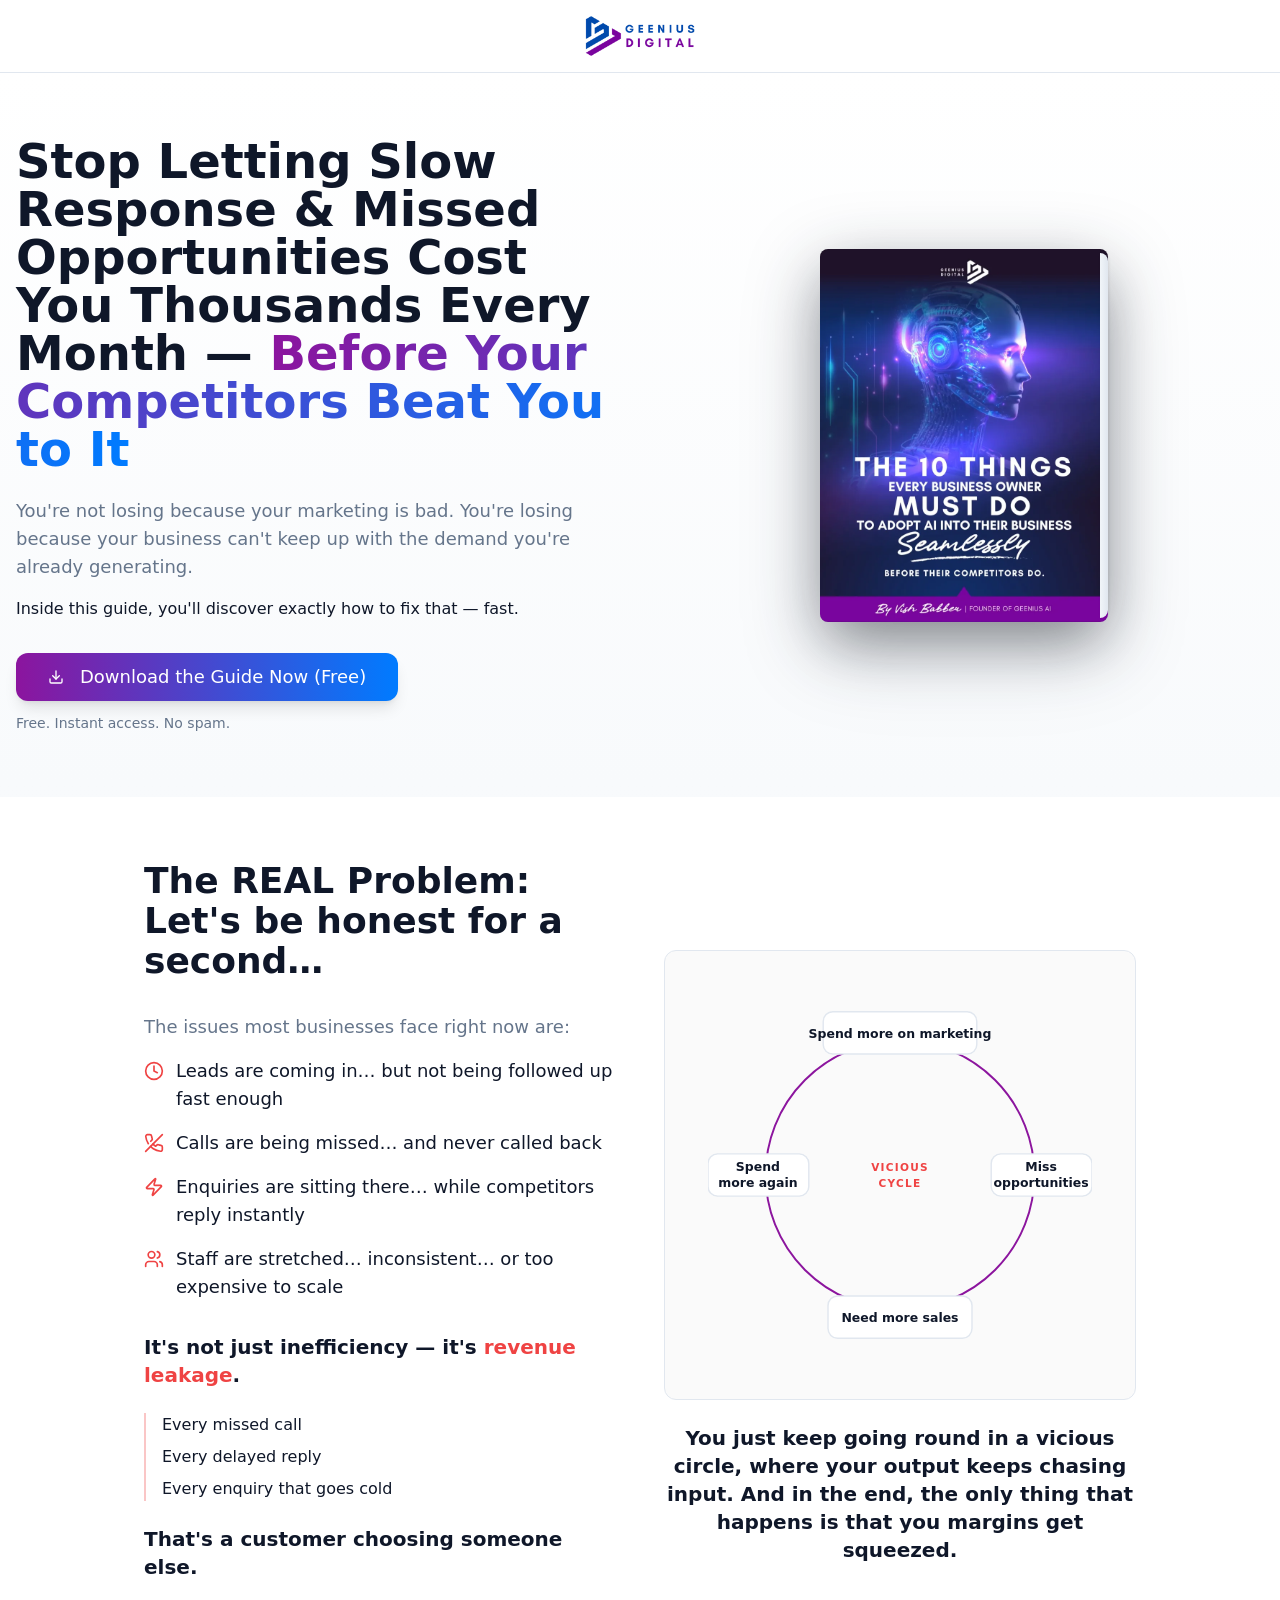
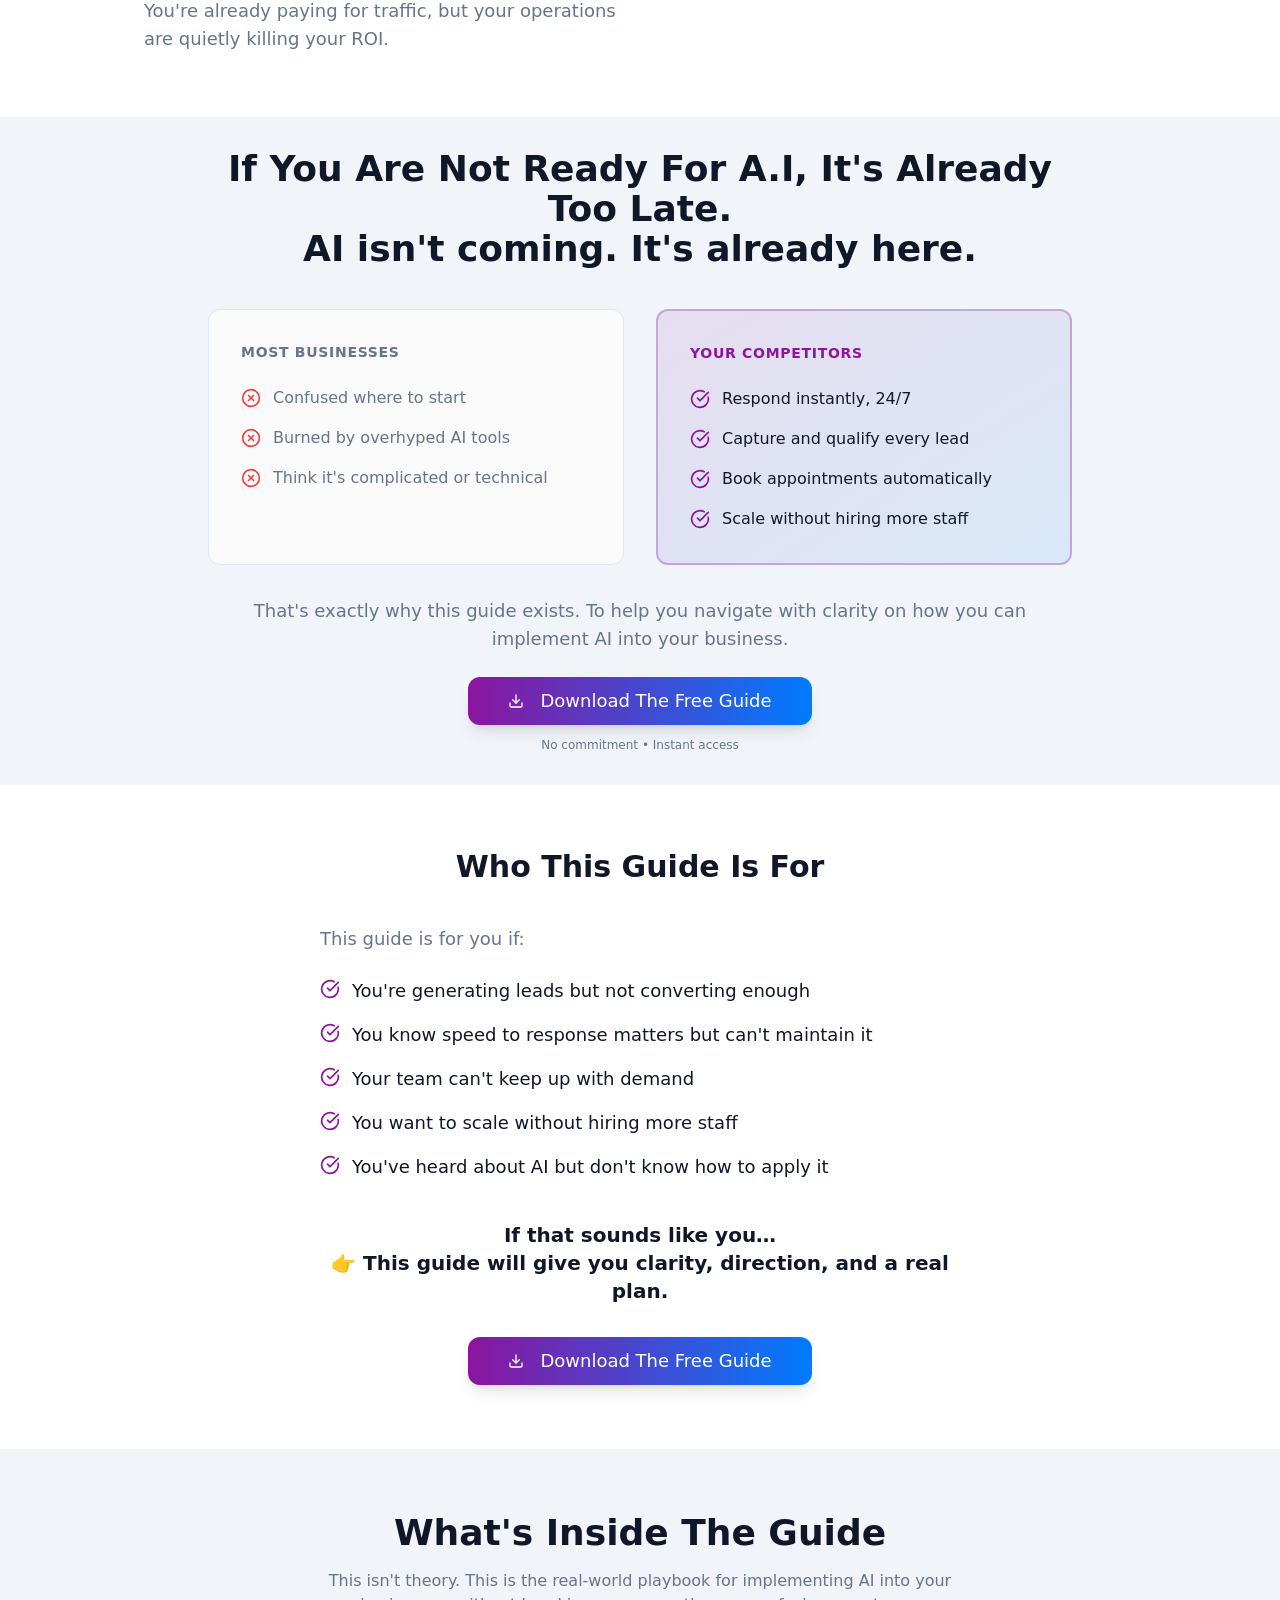
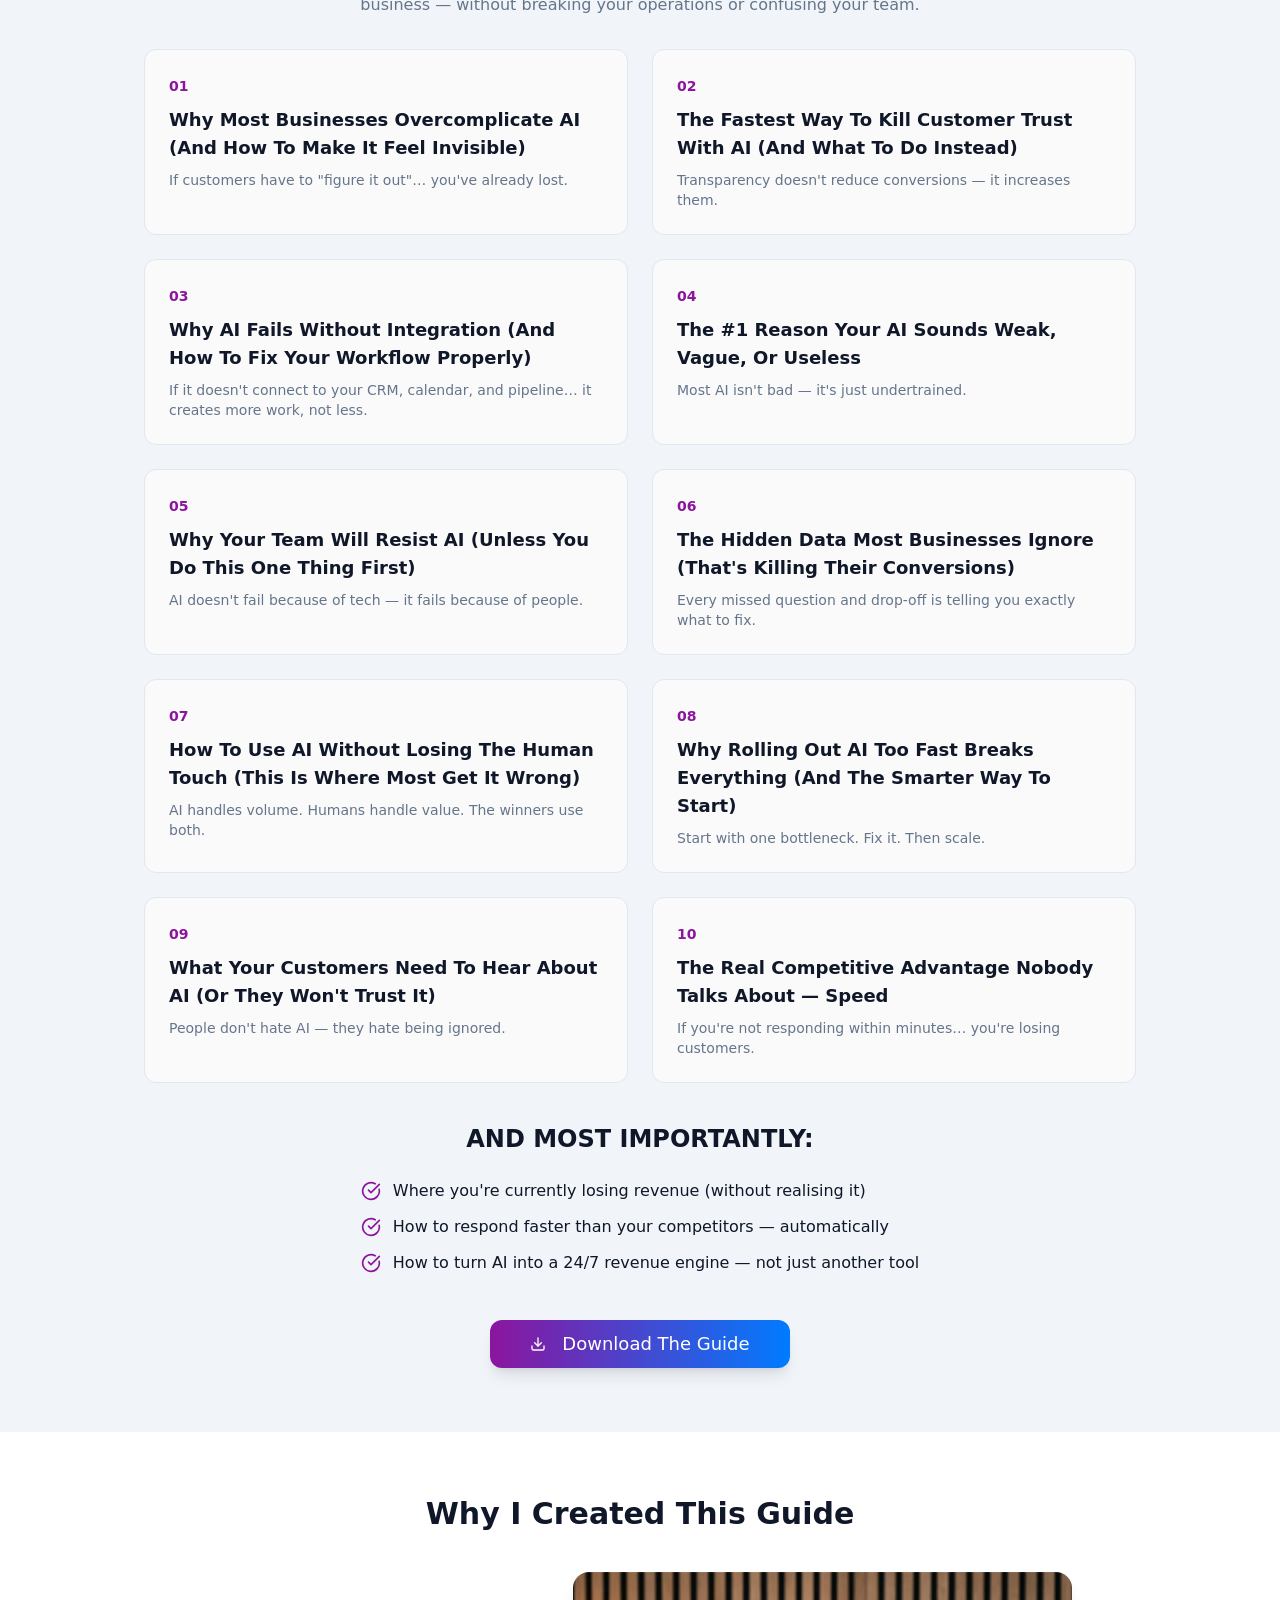
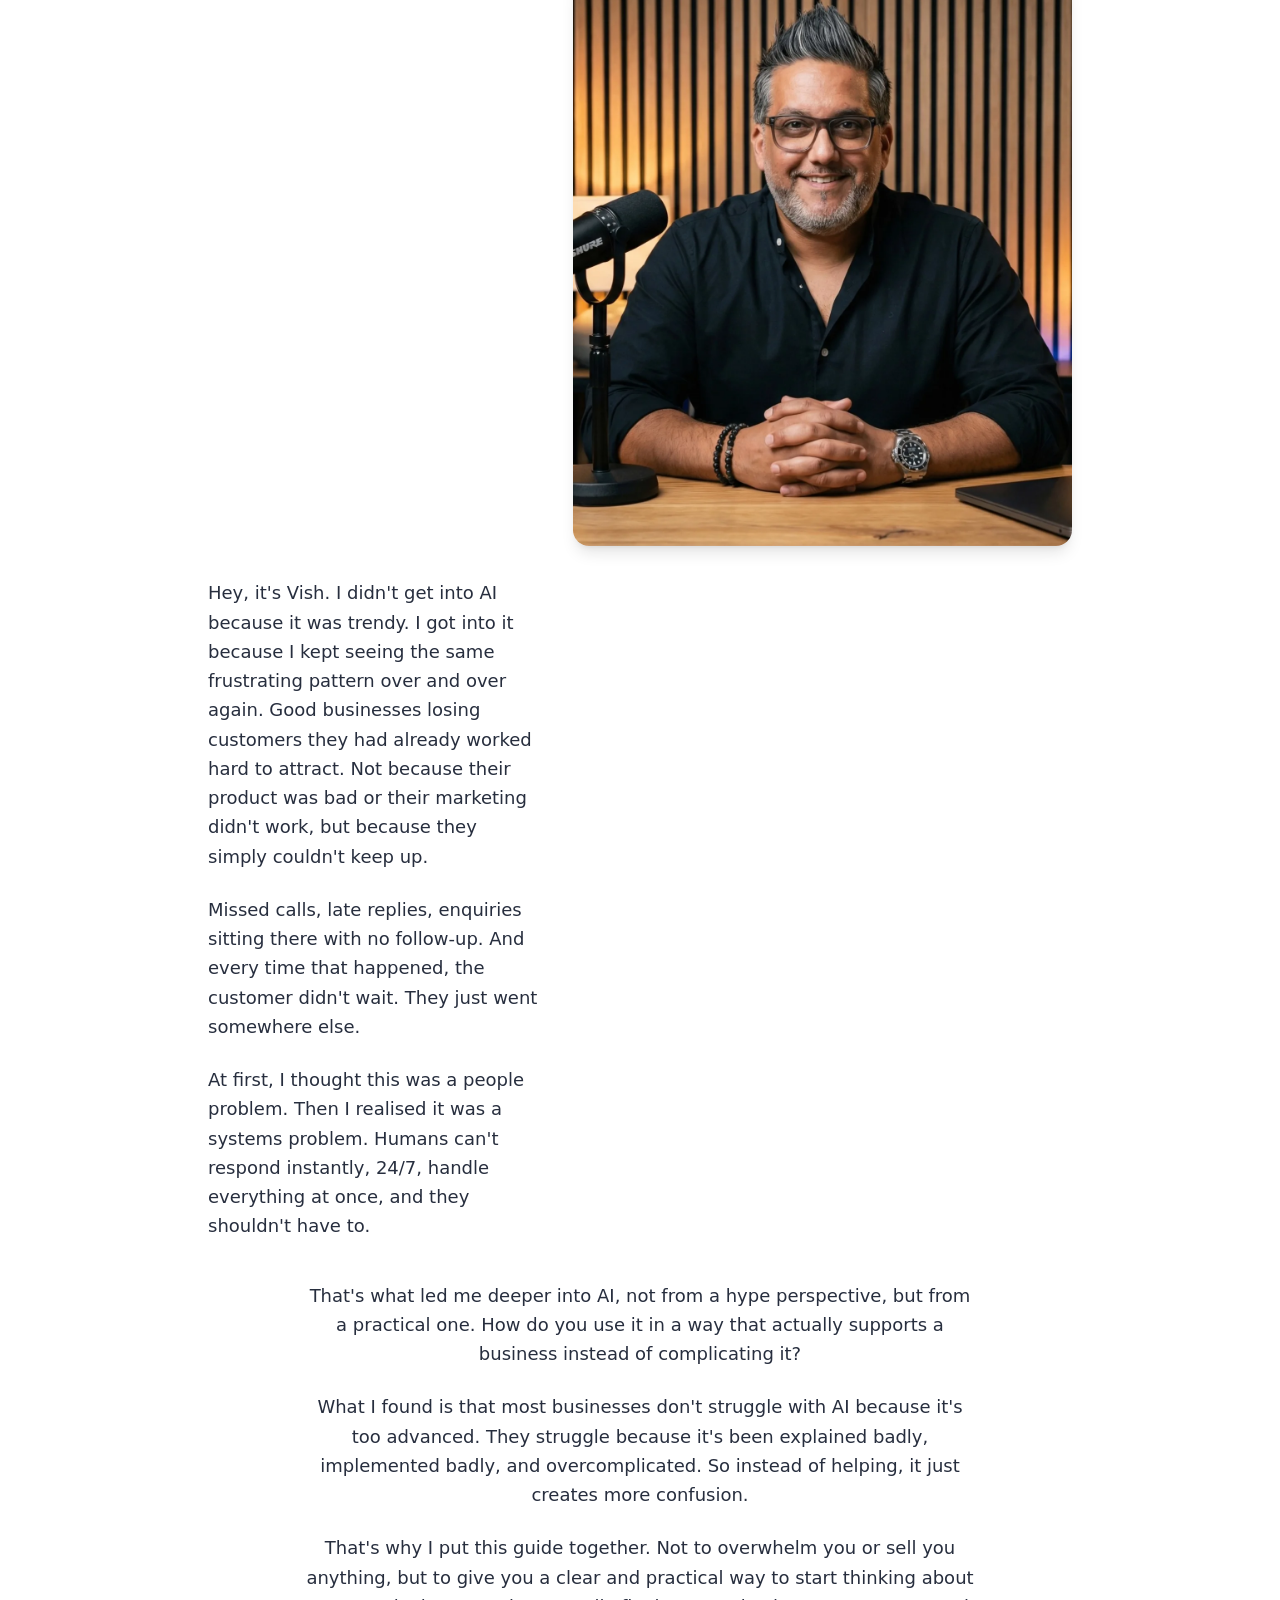
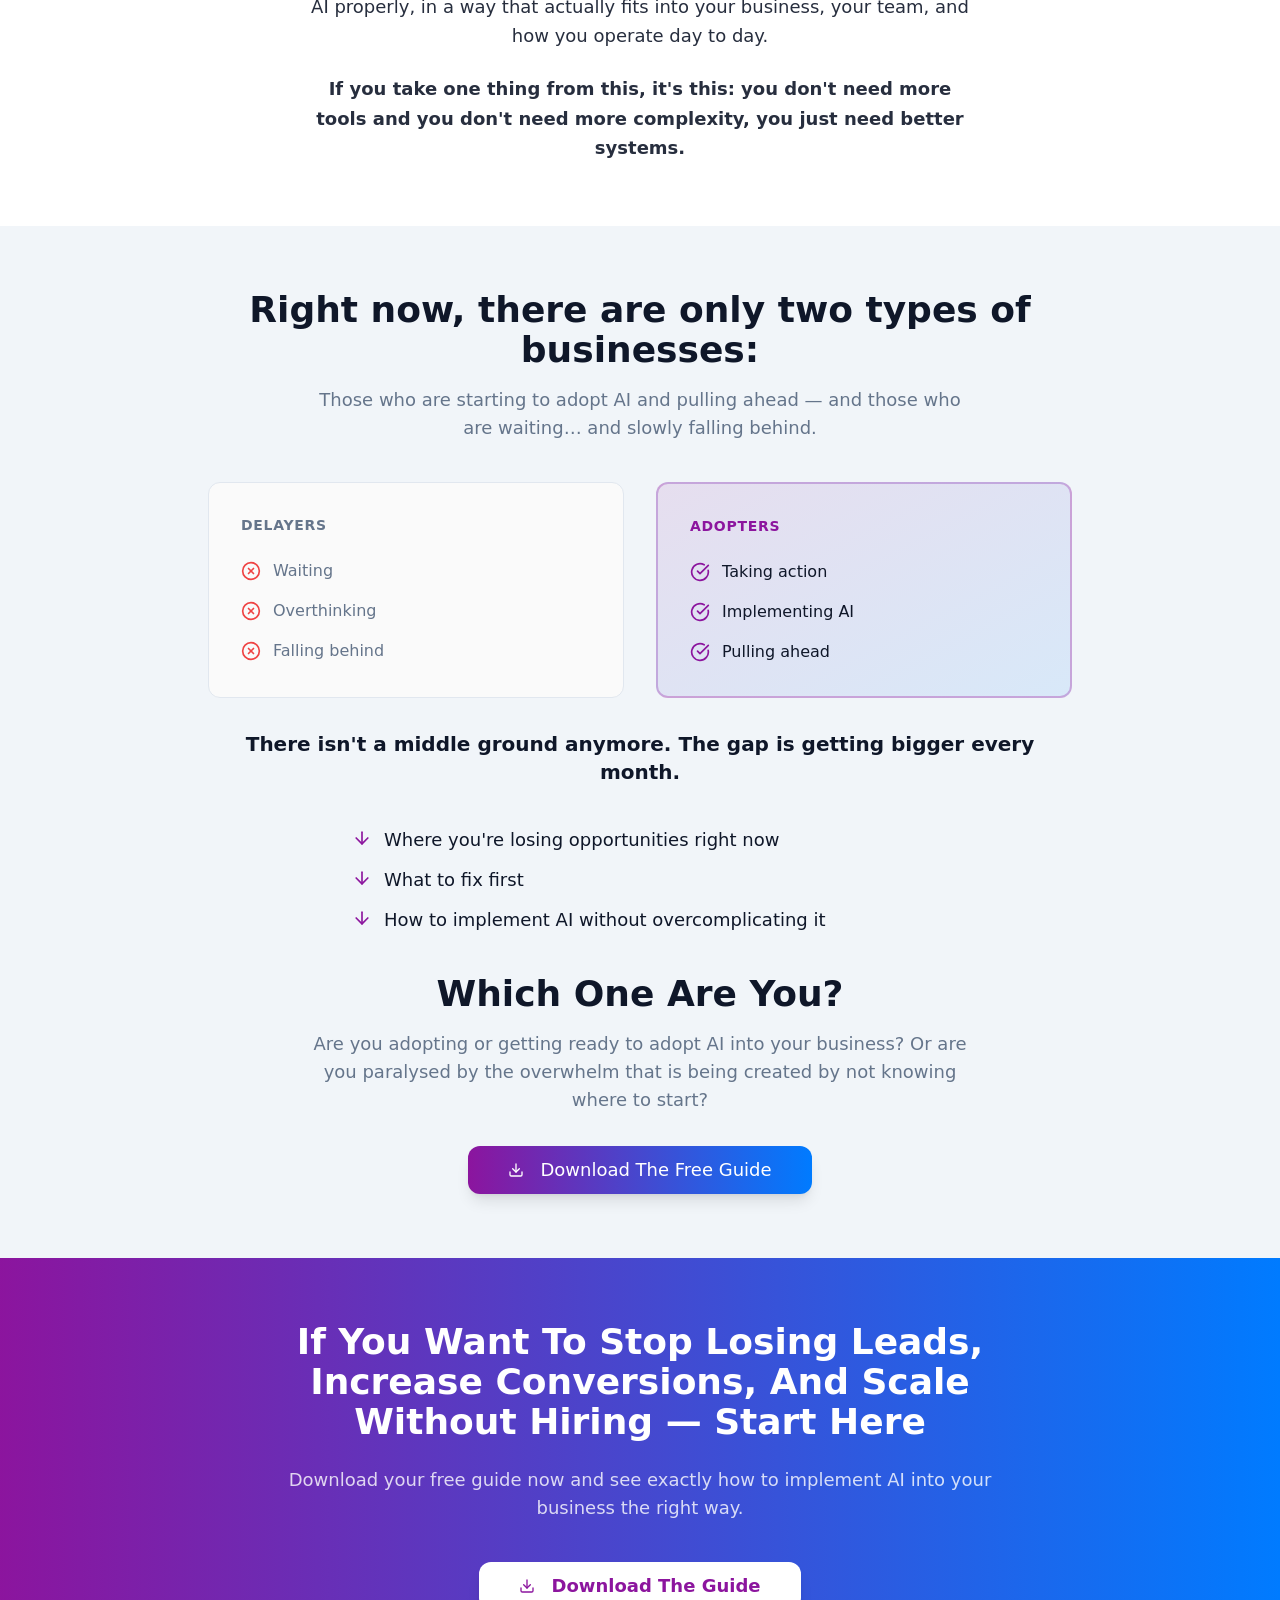
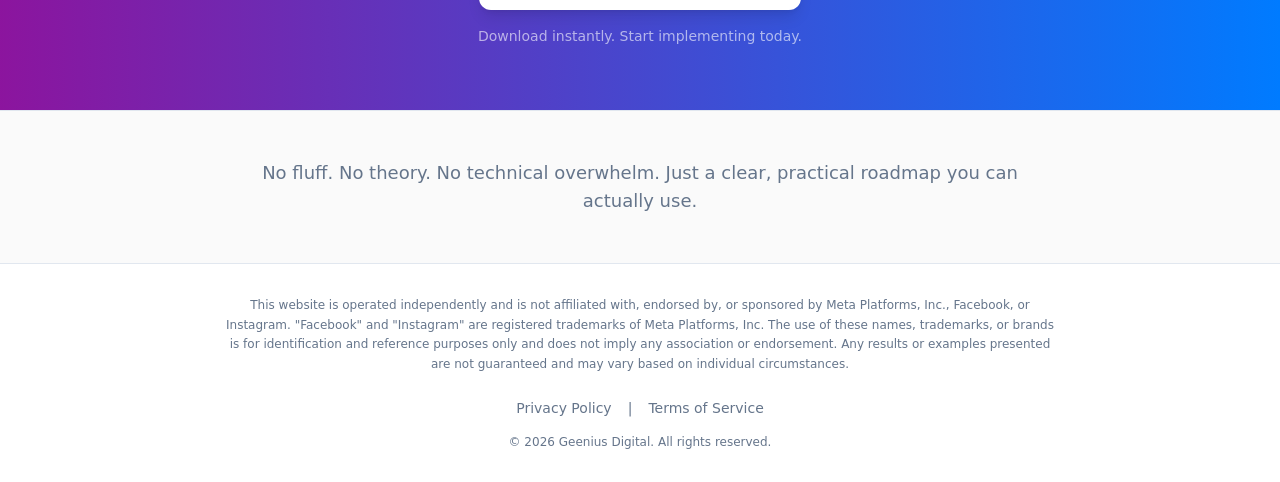
==== commit bbae64e1: "Add a legal footer to every page Adds Privacy Policy and Terms of Service links, pointing at onboard" ====
--- a/10things-ai-guide.html
+++ b/10things-ai-guide.html
@@ -2,6 +2,38 @@
 <html lang="en"><head>
     <meta charset="UTF-8">
     <meta name="viewport" content="width=device-width, initial-scale=1.0">
+
+    <!-- Google tag (gtag.js) -->
+    <script async src="https://www.googletagmanager.com/gtag/js?id=G-D5BD402LVR"></script>
+    <script>
+      window.dataLayer = window.dataLayer || [];
+      function gtag(){dataLayer.push(arguments);}
+
+      // Consent Mode v2. Nothing is stored until the visitor accepts.
+      gtag('consent', 'default', {
+        ad_storage: 'denied',
+        ad_user_data: 'denied',
+        ad_personalization: 'denied',
+        analytics_storage: 'denied',
+        functionality_storage: 'granted',
+        security_storage: 'granted',
+        wait_for_update: 500
+      });
+      try {
+        if (localStorage.getItem('cookie-consent') === 'accepted') {
+          gtag('consent', 'update', {
+            ad_storage: 'granted',
+            ad_user_data: 'granted',
+            ad_personalization: 'granted',
+            analytics_storage: 'granted'
+          });
+        }
+      } catch (e) {}
+
+      gtag('js', new Date());
+
+      gtag('config', 'G-D5BD402LVR');
+    </script>
     <title>Free AI Guide: 10 Things Every Business Owner Must Do | Geenius AI</title>
     <meta name="description" content="Download our free guide and discover exactly how to adopt AI seamlessly before your competitors do. Stop losing leads, increase conversions, and scale without hiring.">
     <meta name="author" content="Geenius AI">
@@ -55,16 +87,24 @@
     </script>
     <!-- Meta Pixel Code -->
     <script>
-    !function(f,b,e,v,n,t,s)
-    {if(f.fbq)return;n=f.fbq=function(){n.callMethod?
-    n.callMethod.apply(n,arguments):n.queue.push(arguments)};
-    if(!f._fbq)f._fbq=n;n.push=n;n.loaded=!0;n.version='2.0';
-    n.queue=[];t=b.createElement(e);t.async=!0;
-    t.src=v;s=b.getElementsByTagName(e)[0];
-    s.parentNode.insertBefore(t,s)}(window, document,'script',
-    'https://connect.facebook.net/en_US/fbevents.js');
-    fbq('init', '1123335949846125');
-    fbq('track', 'PageView');
+    // Held until the visitor accepts cookies. assets/site.js calls this on Accept.
+    window.gxLoadPixel = function () {
+      if (window.__gxPixelLoaded) return;
+      window.__gxPixelLoaded = true;
+      !function(f,b,e,v,n,t,s)
+      {if(f.fbq)return;n=f.fbq=function(){n.callMethod?
+      n.callMethod.apply(n,arguments):n.queue.push(arguments)};
+      if(!f._fbq)f._fbq=n;n.push=n;n.loaded=!0;n.version='2.0';
+      n.queue=[];t=b.createElement(e);t.async=!0;
+      t.src=v;s=b.getElementsByTagName(e)[0];
+      s.parentNode.insertBefore(t,s)}(window, document,'script',
+      'https://connect.facebook.net/en_US/fbevents.js');
+      fbq('init', '1123335949846125');
+      fbq('track', 'PageView');
+    };
+    try {
+      if (localStorage.getItem('cookie-consent') === 'accepted') window.gxLoadPixel();
+    } catch (e) {}
     </script>
     <!-- End Meta Pixel Code -->
     
@@ -95,11 +135,7 @@
     </script>
   </head>
   <body style="">
-    <!-- Meta Pixel noscript fallback -->
-    <noscript><img height="1" width="1" style="display:none"
-    src="https://www.facebook.com/tr?id=1123335949846125&ev=PageView&noscript=1"
-    /></noscript>
-    <div id="root"><div role="region" aria-label="Notifications (F8)" tabindex="-1" style="pointer-events: none;"></div><section aria-label="Notifications alt+T" tabindex="-1" aria-live="polite" aria-relevant="additions text" aria-atomic="false"></section><main class="bg-background text-foreground"><header class="w-full py-3 md:py-4 border-b border-border bg-background sticky top-0 z-50"><div class="container mx-auto flex justify-center px-4"><picture><source srcset="assets/geenius-logo.webp" type="image/webp"><img src="assets/geenius-logo.png" alt="Geenius Digital" class="h-8 md:h-10 w-auto" width="384" height="132" loading="eager"></picture></div></header><section class="flex items-center" style="background: var(--gradient-hero);"><div class="container mx-auto px-4 py-12 md:py-16"><div class="grid md:grid-cols-2 gap-12 items-center"><div class="order-2 md:order-1"><h1 class="text-3xl md:text-4xl lg:text-5xl font-bold leading-tight text-foreground mb-6">Stop Letting Slow Response &amp; Missed Opportunities Cost You Thousands Every Month — <span class="bg-gradient-to-r from-secondary to-accent bg-clip-text text-transparent">Before Your Competitors Beat You to It</span></h1><p class="text-lg text-muted-foreground mb-4">You're not losing because your marketing is bad. You're losing because your business can't keep up with the demand you're already generating.</p><p class="text-base font-medium text-foreground mb-8">Inside this guide, you'll discover exactly how to fix that — fast.</p><button class="inline-flex items-center justify-center gap-2 whitespace-nowrap font-medium ring-offset-background focus-visible:outline-none focus-visible:ring-2 focus-visible:ring-ring focus-visible:ring-offset-2 disabled:pointer-events-none disabled:opacity-50 [&amp;_svg]:pointer-events-none [&amp;_svg]:size-4 [&amp;_svg]:shrink-0 bg-primary hover:bg-primary/90 h-11 bg-gradient-to-r from-secondary to-accent hover:opacity-90 text-white text-lg px-8 py-6 rounded-lg shadow-lg transition-all hover:scale-105" data-gx="open-popup"><svg xmlns="http://www.w3.org/2000/svg" width="24" height="24" viewBox="0 0 24 24" fill="none" stroke="currentColor" stroke-width="2" stroke-linecap="round" stroke-linejoin="round" class="lucide lucide-download mr-2 h-5 w-5"><path d="M21 15v4a2 2 0 0 1-2 2H5a2 2 0 0 1-2-2v-4"></path><polyline points="7 10 12 15 17 10"></polyline><line x1="12" x2="12" y1="15" y2="3"></line></svg>Download the Guide Now (Free)</button><p class="text-sm text-muted-foreground mt-3">Free. Instant access. No spam.</p></div><div class="order-1 md:order-2 flex justify-center" data-gx="parallax-host"><div class="w-56 md:w-72" style="transition: transform 0.5s cubic-bezier(0.34, 1.56, 0.64, 1), filter 0.5s ease-out; transform: perspective(600px) rotateY(0deg) rotateX(0deg) scale(1); filter: drop-shadow(0px 20px 35px hsl(var(--foreground) / 0.35));" data-gx="parallax-target"><div class="relative" style="transform-style: preserve-3d;"><div class="absolute top-0 left-0 w-3 h-full rounded-l-sm" style="background: linear-gradient(to right, hsl(var(--foreground) / 0.3), transparent); transform: translateZ(-2px);"></div><picture><source srcset="assets/ai-guide-cover.webp" type="image/webp"><img src="assets/ai-guide-cover.jpg" alt="The 10 Things Every Business Owner Must Do To Adopt AI Seamlessly — free guide book cover" width="800" height="1035" class="w-full h-auto rounded-sm shadow-2xl" width="800" height="1035" loading="eager"></picture><div class="absolute top-1 right-0 w-2 h-[calc(100%-8px)] rounded-r-sm" style="background: linear-gradient(to left, hsl(var(--border)), hsl(var(--muted))); box-shadow: 1px 0 3px hsl(var(--foreground) / 0.1);"></div></div></div></div></div></div></section><section class="py-12 md:py-16 fade-section transition-all duration-700 opacity-0 translate-y-6"><div class="container mx-auto px-4 max-w-5xl"><div class="grid md:grid-cols-2 gap-8 md:gap-12 items-center"><div><h2 class="text-2xl md:text-3xl lg:text-4xl font-bold text-foreground mb-8">The REAL Problem: Let's be honest for a second…</h2><p class="text-lg text-muted-foreground mb-4">The issues most businesses face right now are:</p><div class="space-y-4 mb-8"><div class="flex items-start gap-3"><svg xmlns="http://www.w3.org/2000/svg" width="24" height="24" viewBox="0 0 24 24" fill="none" stroke="currentColor" stroke-width="2" stroke-linecap="round" stroke-linejoin="round" class="lucide lucide-clock h-5 w-5 text-destructive mt-1 shrink-0"><circle cx="12" cy="12" r="10"></circle><polyline points="12 6 12 12 16 14"></polyline></svg><p class="text-lg text-foreground">Leads are coming in… but not being followed up fast enough</p></div><div class="flex items-start gap-3"><svg xmlns="http://www.w3.org/2000/svg" width="24" height="24" viewBox="0 0 24 24" fill="none" stroke="currentColor" stroke-width="2" stroke-linecap="round" stroke-linejoin="round" class="lucide lucide-phone-off h-5 w-5 text-destructive mt-1 shrink-0"><path d="M10.68 13.31a16 16 0 0 0 3.41 2.6l1.27-1.27a2 2 0 0 1 2.11-.45 12.84 12.84 0 0 0 2.81.7 2 2 0 0 1 1.72 2v3a2 2 0 0 1-2.18 2 19.79 19.79 0 0 1-8.63-3.07 19.42 19.42 0 0 1-3.33-2.67m-2.67-3.34a19.79 19.79 0 0 1-3.07-8.63A2 2 0 0 1 4.11 2h3a2 2 0 0 1 2 1.72 12.84 12.84 0 0 0 .7 2.81 2 2 0 0 1-.45 2.11L8.09 9.91"></path><line x1="22" x2="2" y1="2" y2="22"></line></svg><p class="text-lg text-foreground">Calls are being missed… and never called back</p></div><div class="flex items-start gap-3"><svg xmlns="http://www.w3.org/2000/svg" width="24" height="24" viewBox="0 0 24 24" fill="none" stroke="currentColor" stroke-width="2" stroke-linecap="round" stroke-linejoin="round" class="lucide lucide-zap h-5 w-5 text-destructive mt-1 shrink-0"><path d="M4 14a1 1 0 0 1-.78-1.63l9.9-10.2a.5.5 0 0 1 .86.46l-1.92 6.02A1 1 0 0 0 13 10h7a1 1 0 0 1 .78 1.63l-9.9 10.2a.5.5 0 0 1-.86-.46l1.92-6.02A1 1 0 0 0 11 14z"></path></svg><p class="text-lg text-foreground">Enquiries are sitting there… while competitors reply instantly</p></div><div class="flex items-start gap-3"><svg xmlns="http://www.w3.org/2000/svg" width="24" height="24" viewBox="0 0 24 24" fill="none" stroke="currentColor" stroke-width="2" stroke-linecap="round" stroke-linejoin="round" class="lucide lucide-users h-5 w-5 text-destructive mt-1 shrink-0"><path d="M16 21v-2a4 4 0 0 0-4-4H6a4 4 0 0 0-4 4v2"></path><circle cx="9" cy="7" r="4"></circle><path d="M22 21v-2a4 4 0 0 0-3-3.87"></path><path d="M16 3.13a4 4 0 0 1 0 7.75"></path></svg><p class="text-lg text-foreground">Staff are stretched… inconsistent… or too expensive to scale</p></div></div><p class="text-xl font-semibold text-foreground mb-6">It's not just inefficiency — it's <span class="text-destructive">revenue leakage</span>.</p><div class="space-y-2 mb-6 pl-4 border-l-2 border-destructive/30"><p class="text-foreground">Every missed call</p><p class="text-foreground">Every delayed reply</p><p class="text-foreground">Every enquiry that goes cold</p></div><p class="text-xl font-bold text-foreground mb-4">That's a customer choosing someone else.</p><p class="text-lg text-muted-foreground">You're already paying for traffic, but your operations are quietly killing your ROI.</p></div><div><div class="bg-card border border-border rounded-xl p-6 md:p-8 flex justify-center"><svg viewBox="0 0 400 400" class="w-full max-w-sm" xmlns="http://www.w3.org/2000/svg"><defs><marker id="arrowhead" markerWidth="8" markerHeight="6" refX="4" refY="3" orient="auto"><polygon points="0 0, 8 3, 0 6" fill="hsl(var(--secondary))"></polygon></marker></defs><path d="M 200,60 A 140,140 0 0,1 340,200" fill="none" stroke="hsl(var(--secondary))" stroke-width="2" marker-end="url(#arrowhead)"></path><path d="M 340,200 A 140,140 0 0,1 200,340" fill="none" stroke="hsl(var(--secondary))" stroke-width="2" marker-end="url(#arrowhead)"></path><path d="M 200,340 A 140,140 0 0,1 60,200" fill="none" stroke="hsl(var(--secondary))" stroke-width="2" marker-end="url(#arrowhead)"></path><path d="M 60,200 A 140,140 0 0,1 200,60" fill="none" stroke="hsl(var(--secondary))" stroke-width="2" marker-end="url(#arrowhead)"></path><rect x="120" y="30" width="160" height="44" rx="10" fill="hsl(var(--background))" stroke="hsl(var(--border))" stroke-width="1.5"></rect><text x="200" y="57" text-anchor="middle" fill="hsl(var(--foreground))" font-size="13" font-weight="600">Spend more on marketing</text><rect x="295" y="178" width="105" height="44" rx="10" fill="hsl(var(--background))" stroke="hsl(var(--border))" stroke-width="1.5"></rect><text x="347" y="196" text-anchor="middle" fill="hsl(var(--foreground))" font-size="13" font-weight="600">Miss</text><text x="347" y="212" text-anchor="middle" fill="hsl(var(--foreground))" font-size="13" font-weight="600">opportunities</text><rect x="125" y="326" width="150" height="44" rx="10" fill="hsl(var(--background))" stroke="hsl(var(--border))" stroke-width="1.5"></rect><text x="200" y="353" text-anchor="middle" fill="hsl(var(--foreground))" font-size="13" font-weight="600">Need more sales</text><rect x="0" y="178" width="105" height="44" rx="10" fill="hsl(var(--background))" stroke="hsl(var(--border))" stroke-width="1.5"></rect><text x="52" y="196" text-anchor="middle" fill="hsl(var(--foreground))" font-size="13" font-weight="600">Spend</text><text x="52" y="212" text-anchor="middle" fill="hsl(var(--foreground))" font-size="13" font-weight="600">more again</text><text x="200" y="196" text-anchor="middle" fill="hsl(var(--destructive))" font-size="11" font-weight="700" letter-spacing="0.12em">VICIOUS</text><text x="200" y="212" text-anchor="middle" fill="hsl(var(--destructive))" font-size="11" font-weight="700" letter-spacing="0.12em">CYCLE</text></svg></div><p class="text-xl font-bold text-foreground text-center mt-6">You just keep going round in a vicious circle, where your output keeps chasing input. And in the end, the only thing that happens is that you margins get squeezed.</p></div></div></div></section><section class="py-12 bg-muted fade-section opacity-0 translate-y-6 transition-all duration-700 md:py-[32px]"><div class="container mx-auto px-4 max-w-4xl"><h2 class="text-3xl md:text-4xl font-bold text-center text-foreground mb-10">If You Are Not Ready For A.I, It's Already Too Late.<br>AI isn't coming. It's already here.</h2><div class="grid md:grid-cols-2 gap-8"><div class="bg-card border border-border rounded-xl p-8"><h3 class="text-sm font-semibold uppercase tracking-wider text-muted-foreground mb-6">Most Businesses</h3><ul class="space-y-4"><li class="flex items-start gap-3 text-muted-foreground"><svg xmlns="http://www.w3.org/2000/svg" width="24" height="24" viewBox="0 0 24 24" fill="none" stroke="currentColor" stroke-width="2" stroke-linecap="round" stroke-linejoin="round" class="lucide lucide-circle-x h-5 w-5 text-destructive mt-0.5 shrink-0"><circle cx="12" cy="12" r="10"></circle><path d="m15 9-6 6"></path><path d="m9 9 6 6"></path></svg>Confused where to start</li><li class="flex items-start gap-3 text-muted-foreground"><svg xmlns="http://www.w3.org/2000/svg" width="24" height="24" viewBox="0 0 24 24" fill="none" stroke="currentColor" stroke-width="2" stroke-linecap="round" stroke-linejoin="round" class="lucide lucide-circle-x h-5 w-5 text-destructive mt-0.5 shrink-0"><circle cx="12" cy="12" r="10"></circle><path d="m15 9-6 6"></path><path d="m9 9 6 6"></path></svg>Burned by overhyped AI tools</li><li class="flex items-start gap-3 text-muted-foreground"><svg xmlns="http://www.w3.org/2000/svg" width="24" height="24" viewBox="0 0 24 24" fill="none" stroke="currentColor" stroke-width="2" stroke-linecap="round" stroke-linejoin="round" class="lucide lucide-circle-x h-5 w-5 text-destructive mt-0.5 shrink-0"><circle cx="12" cy="12" r="10"></circle><path d="m15 9-6 6"></path><path d="m9 9 6 6"></path></svg>Think it's complicated or technical</li></ul></div><div class="bg-gradient-to-br from-secondary/10 to-accent/10 border-2 border-secondary/30 rounded-xl p-8"><h3 class="text-sm font-semibold uppercase tracking-wider text-secondary mb-6">Your Competitors</h3><ul class="space-y-4"><li class="flex items-start gap-3 text-foreground font-medium"><svg xmlns="http://www.w3.org/2000/svg" width="24" height="24" viewBox="0 0 24 24" fill="none" stroke="currentColor" stroke-width="2" stroke-linecap="round" stroke-linejoin="round" class="lucide lucide-circle-check-big h-5 w-5 text-secondary mt-0.5 shrink-0"><path d="M21.801 10A10 10 0 1 1 17 3.335"></path><path d="m9 11 3 3L22 4"></path></svg>Respond instantly, 24/7</li><li class="flex items-start gap-3 text-foreground font-medium"><svg xmlns="http://www.w3.org/2000/svg" width="24" height="24" viewBox="0 0 24 24" fill="none" stroke="currentColor" stroke-width="2" stroke-linecap="round" stroke-linejoin="round" class="lucide lucide-circle-check-big h-5 w-5 text-secondary mt-0.5 shrink-0"><path d="M21.801 10A10 10 0 1 1 17 3.335"></path><path d="m9 11 3 3L22 4"></path></svg>Capture and qualify every lead</li><li class="flex items-start gap-3 text-foreground font-medium"><svg xmlns="http://www.w3.org/2000/svg" width="24" height="24" viewBox="0 0 24 24" fill="none" stroke="currentColor" stroke-width="2" stroke-linecap="round" stroke-linejoin="round" class="lucide lucide-circle-check-big h-5 w-5 text-secondary mt-0.5 shrink-0"><path d="M21.801 10A10 10 0 1 1 17 3.335"></path><path d="m9 11 3 3L22 4"></path></svg>Book appointments automatically</li><li class="flex items-start gap-3 text-foreground font-medium"><svg xmlns="http://www.w3.org/2000/svg" width="24" height="24" viewBox="0 0 24 24" fill="none" stroke="currentColor" stroke-width="2" stroke-linecap="round" stroke-linejoin="round" class="lucide lucide-circle-check-big h-5 w-5 text-secondary mt-0.5 shrink-0"><path d="M21.801 10A10 10 0 1 1 17 3.335"></path><path d="m9 11 3 3L22 4"></path></svg>Scale without hiring more staff</li></ul></div></div><p class="text-center text-lg text-muted-foreground mt-8">That's exactly why this guide exists. To help you navigate with clarity on how you can implement AI into your business.</p><div class="text-center mt-6"><button class="inline-flex items-center justify-center gap-2 whitespace-nowrap font-medium ring-offset-background focus-visible:outline-none focus-visible:ring-2 focus-visible:ring-ring focus-visible:ring-offset-2 disabled:pointer-events-none disabled:opacity-50 [&amp;_svg]:pointer-events-none [&amp;_svg]:size-4 [&amp;_svg]:shrink-0 bg-primary hover:bg-primary/90 h-11 bg-gradient-to-r from-secondary to-accent hover:opacity-90 text-white text-lg px-10 py-6 rounded-lg shadow-lg transition-all hover:scale-105" data-gx="open-popup"><svg xmlns="http://www.w3.org/2000/svg" width="24" height="24" viewBox="0 0 24 24" fill="none" stroke="currentColor" stroke-width="2" stroke-linecap="round" stroke-linejoin="round" class="lucide lucide-download mr-2 h-5 w-5"><path d="M21 15v4a2 2 0 0 1-2 2H5a2 2 0 0 1-2-2v-4"></path><polyline points="7 10 12 15 17 10"></polyline><line x1="12" x2="12" y1="15" y2="3"></line></svg>Download The Free Guide</button><p class="text-xs text-muted-foreground mt-3">No commitment • Instant access </p></div></div></section><section class="py-12 md:py-16 fade-section opacity-0 translate-y-6 transition-all duration-700"><div class="container mx-auto px-4 max-w-2xl"><h2 class="text-3xl font-bold text-foreground mb-10 text-center">Who This Guide Is For</h2><p class="text-lg text-muted-foreground mb-6">This guide is for you if:</p><ul class="space-y-4 mb-10"><li class="flex items-start gap-3"><svg xmlns="http://www.w3.org/2000/svg" width="24" height="24" viewBox="0 0 24 24" fill="none" stroke="currentColor" stroke-width="2" stroke-linecap="round" stroke-linejoin="round" class="lucide lucide-circle-check-big h-5 w-5 text-secondary mt-0.5 shrink-0"><path d="M21.801 10A10 10 0 1 1 17 3.335"></path><path d="m9 11 3 3L22 4"></path></svg><span class="text-lg text-foreground">You're generating leads but not converting enough</span></li><li class="flex items-start gap-3"><svg xmlns="http://www.w3.org/2000/svg" width="24" height="24" viewBox="0 0 24 24" fill="none" stroke="currentColor" stroke-width="2" stroke-linecap="round" stroke-linejoin="round" class="lucide lucide-circle-check-big h-5 w-5 text-secondary mt-0.5 shrink-0"><path d="M21.801 10A10 10 0 1 1 17 3.335"></path><path d="m9 11 3 3L22 4"></path></svg><span class="text-lg text-foreground">You know speed to response matters but can't maintain it</span></li><li class="flex items-start gap-3"><svg xmlns="http://www.w3.org/2000/svg" width="24" height="24" viewBox="0 0 24 24" fill="none" stroke="currentColor" stroke-width="2" stroke-linecap="round" stroke-linejoin="round" class="lucide lucide-circle-check-big h-5 w-5 text-secondary mt-0.5 shrink-0"><path d="M21.801 10A10 10 0 1 1 17 3.335"></path><path d="m9 11 3 3L22 4"></path></svg><span class="text-lg text-foreground">Your team can't keep up with demand</span></li><li class="flex items-start gap-3"><svg xmlns="http://www.w3.org/2000/svg" width="24" height="24" viewBox="0 0 24 24" fill="none" stroke="currentColor" stroke-width="2" stroke-linecap="round" stroke-linejoin="round" class="lucide lucide-circle-check-big h-5 w-5 text-secondary mt-0.5 shrink-0"><path d="M21.801 10A10 10 0 1 1 17 3.335"></path><path d="m9 11 3 3L22 4"></path></svg><span class="text-lg text-foreground">You want to scale without hiring more staff</span></li><li class="flex items-start gap-3"><svg xmlns="http://www.w3.org/2000/svg" width="24" height="24" viewBox="0 0 24 24" fill="none" stroke="currentColor" stroke-width="2" stroke-linecap="round" stroke-linejoin="round" class="lucide lucide-circle-check-big h-5 w-5 text-secondary mt-0.5 shrink-0"><path d="M21.801 10A10 10 0 1 1 17 3.335"></path><path d="m9 11 3 3L22 4"></path></svg><span class="text-lg text-foreground">You've heard about AI but don't know how to apply it</span></li></ul><p class="text-xl font-semibold text-foreground text-center">If that sounds like you…<br>👉 This guide will give you clarity, direction, and a real plan.</p><div class="text-center mt-8"><button class="inline-flex items-center justify-center gap-2 whitespace-nowrap font-medium ring-offset-background focus-visible:outline-none focus-visible:ring-2 focus-visible:ring-ring focus-visible:ring-offset-2 disabled:pointer-events-none disabled:opacity-50 [&amp;_svg]:pointer-events-none [&amp;_svg]:size-4 [&amp;_svg]:shrink-0 bg-primary hover:bg-primary/90 h-11 bg-gradient-to-r from-secondary to-accent hover:opacity-90 text-white text-lg px-10 py-6 rounded-lg shadow-lg transition-all hover:scale-105" data-gx="open-popup"><svg xmlns="http://www.w3.org/2000/svg" width="24" height="24" viewBox="0 0 24 24" fill="none" stroke="currentColor" stroke-width="2" stroke-linecap="round" stroke-linejoin="round" class="lucide lucide-download mr-2 h-5 w-5"><path d="M21 15v4a2 2 0 0 1-2 2H5a2 2 0 0 1-2-2v-4"></path><polyline points="7 10 12 15 17 10"></polyline><line x1="12" x2="12" y1="15" y2="3"></line></svg>Download The Free Guide</button></div></div></section><section class="py-12 md:py-16 bg-muted fade-section opacity-0 translate-y-6 transition-all duration-700"><div class="container mx-auto px-4 max-w-5xl"><h2 class="text-3xl md:text-4xl font-bold text-center text-foreground mb-4">What's Inside The Guide</h2><p class="text-center text-muted-foreground mb-8 max-w-2xl mx-auto">This isn't theory. This is the real-world playbook for implementing AI into your business — without breaking your operations or confusing your team.</p><div class="grid md:grid-cols-2 gap-6 mb-10"><div class="bg-card border border-border rounded-xl p-6 hover:border-secondary/40 transition-colors"><span class="text-sm font-bold text-secondary">01</span><h3 class="text-lg font-semibold text-foreground mt-2 mb-2">Why Most Businesses Overcomplicate AI (And How To Make It Feel Invisible)</h3><p class="text-sm text-muted-foreground">If customers have to "figure it out"… you've already lost.</p></div><div class="bg-card border border-border rounded-xl p-6 hover:border-secondary/40 transition-colors"><span class="text-sm font-bold text-secondary">02</span><h3 class="text-lg font-semibold text-foreground mt-2 mb-2">The Fastest Way To Kill Customer Trust With AI (And What To Do Instead)</h3><p class="text-sm text-muted-foreground">Transparency doesn't reduce conversions — it increases them.</p></div><div class="bg-card border border-border rounded-xl p-6 hover:border-secondary/40 transition-colors"><span class="text-sm font-bold text-secondary">03</span><h3 class="text-lg font-semibold text-foreground mt-2 mb-2">Why AI Fails Without Integration (And How To Fix Your Workflow Properly)</h3><p class="text-sm text-muted-foreground">If it doesn't connect to your CRM, calendar, and pipeline… it creates more work, not less.</p></div><div class="bg-card border border-border rounded-xl p-6 hover:border-secondary/40 transition-colors"><span class="text-sm font-bold text-secondary">04</span><h3 class="text-lg font-semibold text-foreground mt-2 mb-2">The #1 Reason Your AI Sounds Weak, Vague, Or Useless</h3><p class="text-sm text-muted-foreground">Most AI isn't bad — it's just undertrained.</p></div><div class="bg-card border border-border rounded-xl p-6 hover:border-secondary/40 transition-colors"><span class="text-sm font-bold text-secondary">05</span><h3 class="text-lg font-semibold text-foreground mt-2 mb-2">Why Your Team Will Resist AI (Unless You Do This One Thing First)</h3><p class="text-sm text-muted-foreground">AI doesn't fail because of tech — it fails because of people.</p></div><div class="bg-card border border-border rounded-xl p-6 hover:border-secondary/40 transition-colors"><span class="text-sm font-bold text-secondary">06</span><h3 class="text-lg font-semibold text-foreground mt-2 mb-2">The Hidden Data Most Businesses Ignore (That's Killing Their Conversions)</h3><p class="text-sm text-muted-foreground">Every missed question and drop-off is telling you exactly what to fix.</p></div><div class="bg-card border border-border rounded-xl p-6 hover:border-secondary/40 transition-colors"><span class="text-sm font-bold text-secondary">07</span><h3 class="text-lg font-semibold text-foreground mt-2 mb-2">How To Use AI Without Losing The Human Touch (This Is Where Most Get It Wrong)</h3><p class="text-sm text-muted-foreground">AI handles volume. Humans handle value. The winners use both.</p></div><div class="bg-card border border-border rounded-xl p-6 hover:border-secondary/40 transition-colors"><span class="text-sm font-bold text-secondary">08</span><h3 class="text-lg font-semibold text-foreground mt-2 mb-2">Why Rolling Out AI Too Fast Breaks Everything (And The Smarter Way To Start)</h3><p class="text-sm text-muted-foreground">Start with one bottleneck. Fix it. Then scale.</p></div><div class="bg-card border border-border rounded-xl p-6 hover:border-secondary/40 transition-colors"><span class="text-sm font-bold text-secondary">09</span><h3 class="text-lg font-semibold text-foreground mt-2 mb-2">What Your Customers Need To Hear About AI (Or They Won't Trust It)</h3><p class="text-sm text-muted-foreground">People don't hate AI — they hate being ignored.</p></div><div class="bg-card border border-border rounded-xl p-6 hover:border-secondary/40 transition-colors"><span class="text-sm font-bold text-secondary">10</span><h3 class="text-lg font-semibold text-foreground mt-2 mb-2">The Real Competitive Advantage Nobody Talks About — Speed</h3><p class="text-sm text-muted-foreground">If you're not responding within minutes… you're losing customers.</p></div></div><div class="max-w-2xl mx-auto text-center mb-10"><h3 class="text-2xl font-bold text-foreground mb-6">AND MOST IMPORTANTLY:</h3><ul class="space-y-3 text-left inline-block"><li class="flex items-start gap-3"><svg xmlns="http://www.w3.org/2000/svg" width="24" height="24" viewBox="0 0 24 24" fill="none" stroke="currentColor" stroke-width="2" stroke-linecap="round" stroke-linejoin="round" class="lucide lucide-circle-check-big h-5 w-5 text-secondary mt-0.5 shrink-0"><path d="M21.801 10A10 10 0 1 1 17 3.335"></path><path d="m9 11 3 3L22 4"></path></svg><span class="text-foreground">Where you're currently losing revenue (without realising it)</span></li><li class="flex items-start gap-3"><svg xmlns="http://www.w3.org/2000/svg" width="24" height="24" viewBox="0 0 24 24" fill="none" stroke="currentColor" stroke-width="2" stroke-linecap="round" stroke-linejoin="round" class="lucide lucide-circle-check-big h-5 w-5 text-secondary mt-0.5 shrink-0"><path d="M21.801 10A10 10 0 1 1 17 3.335"></path><path d="m9 11 3 3L22 4"></path></svg><span class="text-foreground">How to respond faster than your competitors — automatically</span></li><li class="flex items-start gap-3"><svg xmlns="http://www.w3.org/2000/svg" width="24" height="24" viewBox="0 0 24 24" fill="none" stroke="currentColor" stroke-width="2" stroke-linecap="round" stroke-linejoin="round" class="lucide lucide-circle-check-big h-5 w-5 text-secondary mt-0.5 shrink-0"><path d="M21.801 10A10 10 0 1 1 17 3.335"></path><path d="m9 11 3 3L22 4"></path></svg><span class="text-foreground">How to turn AI into a 24/7 revenue engine — not just another tool</span></li></ul></div><div class="text-center"><button class="inline-flex items-center justify-center gap-2 whitespace-nowrap font-medium ring-offset-background focus-visible:outline-none focus-visible:ring-2 focus-visible:ring-ring focus-visible:ring-offset-2 disabled:pointer-events-none disabled:opacity-50 [&amp;_svg]:pointer-events-none [&amp;_svg]:size-4 [&amp;_svg]:shrink-0 bg-primary hover:bg-primary/90 h-11 bg-gradient-to-r from-secondary to-accent hover:opacity-90 text-white text-lg px-10 py-6 rounded-lg shadow-lg transition-all hover:scale-105" data-gx="open-popup"><svg xmlns="http://www.w3.org/2000/svg" width="24" height="24" viewBox="0 0 24 24" fill="none" stroke="currentColor" stroke-width="2" stroke-linecap="round" stroke-linejoin="round" class="lucide lucide-download mr-2 h-5 w-5"><path d="M21 15v4a2 2 0 0 1-2 2H5a2 2 0 0 1-2-2v-4"></path><polyline points="7 10 12 15 17 10"></polyline><line x1="12" x2="12" y1="15" y2="3"></line></svg>Download The Guide</button></div></div></section><section class="py-12 md:py-16 fade-section opacity-0 translate-y-6 transition-all duration-700"><div class="container mx-auto px-4 max-w-4xl"><h2 class="text-3xl font-bold text-foreground mb-10 text-center">Why I Created This Guide</h2><div class="grid md:grid-cols-[2fr_3fr] gap-8 items-start mb-10"><picture><source srcset="assets/vish-portrait.webp" type="image/webp"><img src="assets/vish-portrait.jpg" alt="Vish - Founder" class="w-full rounded-2xl object-cover shadow-lg" width="1200" height="1381" loading="lazy" decoding="async"></picture><div class="space-y-6 text-foreground/90 text-lg leading-relaxed"><p>Hey, it's Vish. I didn't get into AI because it was trendy. I got into it because I kept seeing the same frustrating pattern over and over again. Good businesses losing customers they had already worked hard to attract. Not because their product was bad or their marketing didn't work, but because they simply couldn't keep up.</p><p>Missed calls, late replies, enquiries sitting there with no follow-up. And every time that happened, the customer didn't wait. They just went somewhere else.</p><p>At first, I thought this was a people problem. Then I realised it was a systems problem. Humans can't respond instantly, 24/7, handle everything at once, and they shouldn't have to.</p></div></div><div class="max-w-2xl mx-auto space-y-6 text-foreground/90 text-lg leading-relaxed text-center"><p>That's what led me deeper into AI, not from a hype perspective, but from a practical one. How do you use it in a way that actually supports a business instead of complicating it?</p><p>What I found is that most businesses don't struggle with AI because it's too advanced. They struggle because it's been explained badly, implemented badly, and overcomplicated. So instead of helping, it just creates more confusion.</p><p>That's why I put this guide together. Not to overwhelm you or sell you anything, but to give you a clear and practical way to start thinking about AI properly, in a way that actually fits into your business, your team, and how you operate day to day.</p><p class="font-semibold">If you take one thing from this, it's this: you don't need more tools and you don't need more complexity, you just need better systems.</p></div></div></section><section class="py-12 md:py-16 bg-muted fade-section opacity-0 translate-y-6 transition-all duration-700"><div class="container mx-auto px-4 max-w-4xl"><h2 class="text-3xl md:text-4xl font-bold text-center text-foreground mb-4">Right now, there are only two types of businesses:</h2><p class="text-center text-lg text-muted-foreground mb-10 max-w-2xl mx-auto">Those who are starting to adopt AI and pulling ahead — and those who are waiting… and slowly falling behind.</p><div class="grid md:grid-cols-2 gap-8 mb-8"><div class="bg-card border border-border rounded-xl p-8"><h3 class="text-sm font-semibold uppercase tracking-wider text-muted-foreground mb-6">Delayers</h3><ul class="space-y-4"><li class="flex items-start gap-3 text-muted-foreground"><svg xmlns="http://www.w3.org/2000/svg" width="24" height="24" viewBox="0 0 24 24" fill="none" stroke="currentColor" stroke-width="2" stroke-linecap="round" stroke-linejoin="round" class="lucide lucide-circle-x h-5 w-5 text-destructive mt-0.5 shrink-0"><circle cx="12" cy="12" r="10"></circle><path d="m15 9-6 6"></path><path d="m9 9 6 6"></path></svg>Waiting</li><li class="flex items-start gap-3 text-muted-foreground"><svg xmlns="http://www.w3.org/2000/svg" width="24" height="24" viewBox="0 0 24 24" fill="none" stroke="currentColor" stroke-width="2" stroke-linecap="round" stroke-linejoin="round" class="lucide lucide-circle-x h-5 w-5 text-destructive mt-0.5 shrink-0"><circle cx="12" cy="12" r="10"></circle><path d="m15 9-6 6"></path><path d="m9 9 6 6"></path></svg>Overthinking</li><li class="flex items-start gap-3 text-muted-foreground"><svg xmlns="http://www.w3.org/2000/svg" width="24" height="24" viewBox="0 0 24 24" fill="none" stroke="currentColor" stroke-width="2" stroke-linecap="round" stroke-linejoin="round" class="lucide lucide-circle-x h-5 w-5 text-destructive mt-0.5 shrink-0"><circle cx="12" cy="12" r="10"></circle><path d="m15 9-6 6"></path><path d="m9 9 6 6"></path></svg>Falling behind</li></ul></div><div class="bg-gradient-to-br from-secondary/10 to-accent/10 border-2 border-secondary/30 rounded-xl p-8"><h3 class="text-sm font-semibold uppercase tracking-wider text-secondary mb-6">Adopters</h3><ul class="space-y-4"><li class="flex items-start gap-3 text-foreground font-medium"><svg xmlns="http://www.w3.org/2000/svg" width="24" height="24" viewBox="0 0 24 24" fill="none" stroke="currentColor" stroke-width="2" stroke-linecap="round" stroke-linejoin="round" class="lucide lucide-circle-check-big h-5 w-5 text-secondary mt-0.5 shrink-0"><path d="M21.801 10A10 10 0 1 1 17 3.335"></path><path d="m9 11 3 3L22 4"></path></svg>Taking action</li><li class="flex items-start gap-3 text-foreground font-medium"><svg xmlns="http://www.w3.org/2000/svg" width="24" height="24" viewBox="0 0 24 24" fill="none" stroke="currentColor" stroke-width="2" stroke-linecap="round" stroke-linejoin="round" class="lucide lucide-circle-check-big h-5 w-5 text-secondary mt-0.5 shrink-0"><path d="M21.801 10A10 10 0 1 1 17 3.335"></path><path d="m9 11 3 3L22 4"></path></svg>Implementing AI</li><li class="flex items-start gap-3 text-foreground font-medium"><svg xmlns="http://www.w3.org/2000/svg" width="24" height="24" viewBox="0 0 24 24" fill="none" stroke="currentColor" stroke-width="2" stroke-linecap="round" stroke-linejoin="round" class="lucide lucide-circle-check-big h-5 w-5 text-secondary mt-0.5 shrink-0"><path d="M21.801 10A10 10 0 1 1 17 3.335"></path><path d="m9 11 3 3L22 4"></path></svg>Pulling ahead</li></ul></div></div><p class="text-xl font-bold text-foreground text-center mb-10">There isn't a middle ground anymore. The gap is getting bigger every month.</p><ul class="space-y-3 max-w-xl mx-auto"><li class="flex items-start gap-3"><svg xmlns="http://www.w3.org/2000/svg" width="24" height="24" viewBox="0 0 24 24" fill="none" stroke="currentColor" stroke-width="2" stroke-linecap="round" stroke-linejoin="round" class="lucide lucide-arrow-down h-5 w-5 text-secondary mt-0.5 shrink-0"><path d="M12 5v14"></path><path d="m19 12-7 7-7-7"></path></svg><span class="text-lg text-foreground">Where you're losing opportunities right now</span></li><li class="flex items-start gap-3"><svg xmlns="http://www.w3.org/2000/svg" width="24" height="24" viewBox="0 0 24 24" fill="none" stroke="currentColor" stroke-width="2" stroke-linecap="round" stroke-linejoin="round" class="lucide lucide-arrow-down h-5 w-5 text-secondary mt-0.5 shrink-0"><path d="M12 5v14"></path><path d="m19 12-7 7-7-7"></path></svg><span class="text-lg text-foreground">What to fix first</span></li><li class="flex items-start gap-3"><svg xmlns="http://www.w3.org/2000/svg" width="24" height="24" viewBox="0 0 24 24" fill="none" stroke="currentColor" stroke-width="2" stroke-linecap="round" stroke-linejoin="round" class="lucide lucide-arrow-down h-5 w-5 text-secondary mt-0.5 shrink-0"><path d="M12 5v14"></path><path d="m19 12-7 7-7-7"></path></svg><span class="text-lg text-foreground">How to implement AI without overcomplicating it</span></li></ul><h2 class="text-3xl md:text-4xl font-bold text-foreground text-center mt-10 mb-4">Which One Are You?</h2><p class="text-lg text-muted-foreground text-center max-w-2xl mx-auto">Are you adopting or getting ready to adopt AI into your business? Or are you paralysed by the overwhelm that is being created by not knowing where to start?</p><div class="text-center mt-8"><button class="inline-flex items-center justify-center gap-2 whitespace-nowrap font-medium ring-offset-background focus-visible:outline-none focus-visible:ring-2 focus-visible:ring-ring focus-visible:ring-offset-2 disabled:pointer-events-none disabled:opacity-50 [&amp;_svg]:pointer-events-none [&amp;_svg]:size-4 [&amp;_svg]:shrink-0 bg-primary hover:bg-primary/90 h-11 bg-gradient-to-r from-secondary to-accent hover:opacity-90 text-white text-lg px-10 py-6 rounded-lg shadow-lg transition-all hover:scale-105" data-gx="open-popup"><svg xmlns="http://www.w3.org/2000/svg" width="24" height="24" viewBox="0 0 24 24" fill="none" stroke="currentColor" stroke-width="2" stroke-linecap="round" stroke-linejoin="round" class="lucide lucide-download mr-2 h-5 w-5"><path d="M21 15v4a2 2 0 0 1-2 2H5a2 2 0 0 1-2-2v-4"></path><polyline points="7 10 12 15 17 10"></polyline><line x1="12" x2="12" y1="15" y2="3"></line></svg>Download The Free Guide</button></div></div></section><section class="py-12 md:py-16 bg-gradient-to-r from-secondary to-accent fade-section opacity-0 translate-y-6 transition-all duration-700"><div class="container mx-auto px-4 max-w-3xl text-center"><h2 class="text-3xl md:text-4xl font-bold text-white mb-6">If You Want To Stop Losing Leads, Increase Conversions, And Scale Without Hiring — Start Here</h2><p class="text-lg text-white/80 mb-10">Download your free guide now and see exactly how to implement AI into your business the right way.</p><button class="inline-flex items-center justify-center gap-2 whitespace-nowrap ring-offset-background focus-visible:outline-none focus-visible:ring-2 focus-visible:ring-ring focus-visible:ring-offset-2 disabled:pointer-events-none disabled:opacity-50 [&amp;_svg]:pointer-events-none [&amp;_svg]:size-4 [&amp;_svg]:shrink-0 h-11 bg-white text-secondary hover:bg-white/90 text-lg px-10 py-6 rounded-lg shadow-lg transition-all hover:scale-105 font-semibold" data-gx="open-popup"><svg xmlns="http://www.w3.org/2000/svg" width="24" height="24" viewBox="0 0 24 24" fill="none" stroke="currentColor" stroke-width="2" stroke-linecap="round" stroke-linejoin="round" class="lucide lucide-download mr-2 h-5 w-5"><path d="M21 15v4a2 2 0 0 1-2 2H5a2 2 0 0 1-2-2v-4"></path><polyline points="7 10 12 15 17 10"></polyline><line x1="12" x2="12" y1="15" y2="3"></line></svg>Download The Guide</button><p class="text-sm text-white/60 mt-4">Download instantly. Start implementing today.</p></div></section><section class="py-12 bg-card border-t border-border"><div class="container mx-auto px-4"><p class="text-center text-muted-foreground text-lg max-w-3xl mx-auto">No fluff. No theory. No technical overwhelm. Just a clear, practical roadmap you can actually use.</p></div></section><div class="fixed bottom-0 left-0 right-0 z-50 md:hidden p-3 bg-background/95 backdrop-blur-sm border-t border-border"><button class="inline-flex items-center justify-center gap-2 whitespace-nowrap ring-offset-background transition-colors focus-visible:outline-none focus-visible:ring-2 focus-visible:ring-ring focus-visible:ring-offset-2 disabled:pointer-events-none disabled:opacity-50 [&amp;_svg]:pointer-events-none [&amp;_svg]:size-4 [&amp;_svg]:shrink-0 bg-primary hover:bg-primary/90 h-10 px-4 w-full bg-gradient-to-r from-secondary to-accent hover:opacity-90 py-5 rounded-lg shadow-lg text-lg font-bold text-zinc-950" data-gx="open-popup"><svg xmlns="http://www.w3.org/2000/svg" width="24" height="24" viewBox="0 0 24 24" fill="none" stroke="currentColor" stroke-width="2" stroke-linecap="round" stroke-linejoin="round" class="lucide lucide-download mr-2 h-4 w-4"><path d="M21 15v4a2 2 0 0 1-2 2H5a2 2 0 0 1-2-2v-4"></path><polyline points="7 10 12 15 17 10"></polyline><line x1="12" x2="12" y1="15" y2="3"></line></svg>Download Free Guide</button></div></main><footer class="py-8 px-4 border-t border-border"><div class="container mx-auto max-w-4xl"><p class="text-xs text-muted-foreground text-center leading-relaxed">This website is operated independently and is not affiliated with, endorsed by, or sponsored by Meta Platforms, Inc., Facebook, or Instagram. "Facebook" and "Instagram" are registered trademarks of Meta Platforms, Inc. The use of these names, trademarks, or brands is for identification and reference purposes only and does not imply any association or endorsement. Any results or examples presented are not guaranteed and may vary based on individual circumstances.</p></div></footer></div>
+    <div id="root"><div role="region" aria-label="Notifications (F8)" tabindex="-1" style="pointer-events: none;"></div><section aria-label="Notifications alt+T" tabindex="-1" aria-live="polite" aria-relevant="additions text" aria-atomic="false"></section><main class="bg-background text-foreground"><header class="w-full py-3 md:py-4 border-b border-border bg-background sticky top-0 z-50"><div class="container mx-auto flex justify-center px-4"><picture><source srcset="assets/geenius-logo.webp" type="image/webp"><img src="assets/geenius-logo.png" alt="Geenius Digital" class="h-8 md:h-10 w-auto" width="384" height="132" loading="eager"></picture></div></header><section class="flex items-center" style="background: var(--gradient-hero);"><div class="container mx-auto px-4 py-12 md:py-16"><div class="grid md:grid-cols-2 gap-12 items-center"><div class="order-2 md:order-1"><h1 class="text-3xl md:text-4xl lg:text-5xl font-bold leading-tight text-foreground mb-6">Stop Letting Slow Response &amp; Missed Opportunities Cost You Thousands Every Month — <span class="bg-gradient-to-r from-secondary to-accent bg-clip-text text-transparent">Before Your Competitors Beat You to It</span></h1><p class="text-lg text-muted-foreground mb-4">You're not losing because your marketing is bad. You're losing because your business can't keep up with the demand you're already generating.</p><p class="text-base font-medium text-foreground mb-8">Inside this guide, you'll discover exactly how to fix that — fast.</p><button class="inline-flex items-center justify-center gap-2 whitespace-nowrap font-medium ring-offset-background focus-visible:outline-none focus-visible:ring-2 focus-visible:ring-ring focus-visible:ring-offset-2 disabled:pointer-events-none disabled:opacity-50 [&amp;_svg]:pointer-events-none [&amp;_svg]:size-4 [&amp;_svg]:shrink-0 bg-primary hover:bg-primary/90 h-11 bg-gradient-to-r from-secondary to-accent hover:opacity-90 text-white text-lg px-8 py-6 rounded-lg shadow-lg transition-all hover:scale-105" data-gx="open-popup"><svg xmlns="http://www.w3.org/2000/svg" width="24" height="24" viewBox="0 0 24 24" fill="none" stroke="currentColor" stroke-width="2" stroke-linecap="round" stroke-linejoin="round" class="lucide lucide-download mr-2 h-5 w-5"><path d="M21 15v4a2 2 0 0 1-2 2H5a2 2 0 0 1-2-2v-4"></path><polyline points="7 10 12 15 17 10"></polyline><line x1="12" x2="12" y1="15" y2="3"></line></svg>Download the Guide Now (Free)</button><p class="text-sm text-muted-foreground mt-3">Free. Instant access. No spam.</p></div><div class="order-1 md:order-2 flex justify-center" data-gx="parallax-host"><div class="w-56 md:w-72" style="transition: transform 0.5s cubic-bezier(0.34, 1.56, 0.64, 1), filter 0.5s ease-out; transform: perspective(600px) rotateY(0deg) rotateX(0deg) scale(1); filter: drop-shadow(0px 20px 35px hsl(var(--foreground) / 0.35));" data-gx="parallax-target"><div class="relative" style="transform-style: preserve-3d;"><div class="absolute top-0 left-0 w-3 h-full rounded-l-sm" style="background: linear-gradient(to right, hsl(var(--foreground) / 0.3), transparent); transform: translateZ(-2px);"></div><picture><source srcset="assets/ai-guide-cover.webp" type="image/webp"><img src="assets/ai-guide-cover.jpg" alt="The 10 Things Every Business Owner Must Do To Adopt AI Seamlessly — free guide book cover" width="800" height="1035" class="w-full h-auto rounded-sm shadow-2xl" width="800" height="1035" loading="eager"></picture><div class="absolute top-1 right-0 w-2 h-[calc(100%-8px)] rounded-r-sm" style="background: linear-gradient(to left, hsl(var(--border)), hsl(var(--muted))); box-shadow: 1px 0 3px hsl(var(--foreground) / 0.1);"></div></div></div></div></div></div></section><section class="py-12 md:py-16 fade-section transition-all duration-700 opacity-0 translate-y-6"><div class="container mx-auto px-4 max-w-5xl"><div class="grid md:grid-cols-2 gap-8 md:gap-12 items-center"><div><h2 class="text-2xl md:text-3xl lg:text-4xl font-bold text-foreground mb-8">The REAL Problem: Let's be honest for a second…</h2><p class="text-lg text-muted-foreground mb-4">The issues most businesses face right now are:</p><div class="space-y-4 mb-8"><div class="flex items-start gap-3"><svg xmlns="http://www.w3.org/2000/svg" width="24" height="24" viewBox="0 0 24 24" fill="none" stroke="currentColor" stroke-width="2" stroke-linecap="round" stroke-linejoin="round" class="lucide lucide-clock h-5 w-5 text-destructive mt-1 shrink-0"><circle cx="12" cy="12" r="10"></circle><polyline points="12 6 12 12 16 14"></polyline></svg><p class="text-lg text-foreground">Leads are coming in… but not being followed up fast enough</p></div><div class="flex items-start gap-3"><svg xmlns="http://www.w3.org/2000/svg" width="24" height="24" viewBox="0 0 24 24" fill="none" stroke="currentColor" stroke-width="2" stroke-linecap="round" stroke-linejoin="round" class="lucide lucide-phone-off h-5 w-5 text-destructive mt-1 shrink-0"><path d="M10.68 13.31a16 16 0 0 0 3.41 2.6l1.27-1.27a2 2 0 0 1 2.11-.45 12.84 12.84 0 0 0 2.81.7 2 2 0 0 1 1.72 2v3a2 2 0 0 1-2.18 2 19.79 19.79 0 0 1-8.63-3.07 19.42 19.42 0 0 1-3.33-2.67m-2.67-3.34a19.79 19.79 0 0 1-3.07-8.63A2 2 0 0 1 4.11 2h3a2 2 0 0 1 2 1.72 12.84 12.84 0 0 0 .7 2.81 2 2 0 0 1-.45 2.11L8.09 9.91"></path><line x1="22" x2="2" y1="2" y2="22"></line></svg><p class="text-lg text-foreground">Calls are being missed… and never called back</p></div><div class="flex items-start gap-3"><svg xmlns="http://www.w3.org/2000/svg" width="24" height="24" viewBox="0 0 24 24" fill="none" stroke="currentColor" stroke-width="2" stroke-linecap="round" stroke-linejoin="round" class="lucide lucide-zap h-5 w-5 text-destructive mt-1 shrink-0"><path d="M4 14a1 1 0 0 1-.78-1.63l9.9-10.2a.5.5 0 0 1 .86.46l-1.92 6.02A1 1 0 0 0 13 10h7a1 1 0 0 1 .78 1.63l-9.9 10.2a.5.5 0 0 1-.86-.46l1.92-6.02A1 1 0 0 0 11 14z"></path></svg><p class="text-lg text-foreground">Enquiries are sitting there… while competitors reply instantly</p></div><div class="flex items-start gap-3"><svg xmlns="http://www.w3.org/2000/svg" width="24" height="24" viewBox="0 0 24 24" fill="none" stroke="currentColor" stroke-width="2" stroke-linecap="round" stroke-linejoin="round" class="lucide lucide-users h-5 w-5 text-destructive mt-1 shrink-0"><path d="M16 21v-2a4 4 0 0 0-4-4H6a4 4 0 0 0-4 4v2"></path><circle cx="9" cy="7" r="4"></circle><path d="M22 21v-2a4 4 0 0 0-3-3.87"></path><path d="M16 3.13a4 4 0 0 1 0 7.75"></path></svg><p class="text-lg text-foreground">Staff are stretched… inconsistent… or too expensive to scale</p></div></div><p class="text-xl font-semibold text-foreground mb-6">It's not just inefficiency — it's <span class="text-destructive">revenue leakage</span>.</p><div class="space-y-2 mb-6 pl-4 border-l-2 border-destructive/30"><p class="text-foreground">Every missed call</p><p class="text-foreground">Every delayed reply</p><p class="text-foreground">Every enquiry that goes cold</p></div><p class="text-xl font-bold text-foreground mb-4">That's a customer choosing someone else.</p><p class="text-lg text-muted-foreground">You're already paying for traffic, but your operations are quietly killing your ROI.</p></div><div><div class="bg-card border border-border rounded-xl p-6 md:p-8 flex justify-center"><svg viewBox="0 0 400 400" class="w-full max-w-sm" xmlns="http://www.w3.org/2000/svg"><defs><marker id="arrowhead" markerWidth="8" markerHeight="6" refX="4" refY="3" orient="auto"><polygon points="0 0, 8 3, 0 6" fill="hsl(var(--secondary))"></polygon></marker></defs><path d="M 200,60 A 140,140 0 0,1 340,200" fill="none" stroke="hsl(var(--secondary))" stroke-width="2" marker-end="url(#arrowhead)"></path><path d="M 340,200 A 140,140 0 0,1 200,340" fill="none" stroke="hsl(var(--secondary))" stroke-width="2" marker-end="url(#arrowhead)"></path><path d="M 200,340 A 140,140 0 0,1 60,200" fill="none" stroke="hsl(var(--secondary))" stroke-width="2" marker-end="url(#arrowhead)"></path><path d="M 60,200 A 140,140 0 0,1 200,60" fill="none" stroke="hsl(var(--secondary))" stroke-width="2" marker-end="url(#arrowhead)"></path><rect x="120" y="30" width="160" height="44" rx="10" fill="hsl(var(--background))" stroke="hsl(var(--border))" stroke-width="1.5"></rect><text x="200" y="57" text-anchor="middle" fill="hsl(var(--foreground))" font-size="13" font-weight="600">Spend more on marketing</text><rect x="295" y="178" width="105" height="44" rx="10" fill="hsl(var(--background))" stroke="hsl(var(--border))" stroke-width="1.5"></rect><text x="347" y="196" text-anchor="middle" fill="hsl(var(--foreground))" font-size="13" font-weight="600">Miss</text><text x="347" y="212" text-anchor="middle" fill="hsl(var(--foreground))" font-size="13" font-weight="600">opportunities</text><rect x="125" y="326" width="150" height="44" rx="10" fill="hsl(var(--background))" stroke="hsl(var(--border))" stroke-width="1.5"></rect><text x="200" y="353" text-anchor="middle" fill="hsl(var(--foreground))" font-size="13" font-weight="600">Need more sales</text><rect x="0" y="178" width="105" height="44" rx="10" fill="hsl(var(--background))" stroke="hsl(var(--border))" stroke-width="1.5"></rect><text x="52" y="196" text-anchor="middle" fill="hsl(var(--foreground))" font-size="13" font-weight="600">Spend</text><text x="52" y="212" text-anchor="middle" fill="hsl(var(--foreground))" font-size="13" font-weight="600">more again</text><text x="200" y="196" text-anchor="middle" fill="hsl(var(--destructive))" font-size="11" font-weight="700" letter-spacing="0.12em">VICIOUS</text><text x="200" y="212" text-anchor="middle" fill="hsl(var(--destructive))" font-size="11" font-weight="700" letter-spacing="0.12em">CYCLE</text></svg></div><p class="text-xl font-bold text-foreground text-center mt-6">You just keep going round in a vicious circle, where your output keeps chasing input. And in the end, the only thing that happens is that you margins get squeezed.</p></div></div></div></section><section class="py-12 bg-muted fade-section opacity-0 translate-y-6 transition-all duration-700 md:py-[32px]"><div class="container mx-auto px-4 max-w-4xl"><h2 class="text-3xl md:text-4xl font-bold text-center text-foreground mb-10">If You Are Not Ready For A.I, It's Already Too Late.<br>AI isn't coming. It's already here.</h2><div class="grid md:grid-cols-2 gap-8"><div class="bg-card border border-border rounded-xl p-8"><h3 class="text-sm font-semibold uppercase tracking-wider text-muted-foreground mb-6">Most Businesses</h3><ul class="space-y-4"><li class="flex items-start gap-3 text-muted-foreground"><svg xmlns="http://www.w3.org/2000/svg" width="24" height="24" viewBox="0 0 24 24" fill="none" stroke="currentColor" stroke-width="2" stroke-linecap="round" stroke-linejoin="round" class="lucide lucide-circle-x h-5 w-5 text-destructive mt-0.5 shrink-0"><circle cx="12" cy="12" r="10"></circle><path d="m15 9-6 6"></path><path d="m9 9 6 6"></path></svg>Confused where to start</li><li class="flex items-start gap-3 text-muted-foreground"><svg xmlns="http://www.w3.org/2000/svg" width="24" height="24" viewBox="0 0 24 24" fill="none" stroke="currentColor" stroke-width="2" stroke-linecap="round" stroke-linejoin="round" class="lucide lucide-circle-x h-5 w-5 text-destructive mt-0.5 shrink-0"><circle cx="12" cy="12" r="10"></circle><path d="m15 9-6 6"></path><path d="m9 9 6 6"></path></svg>Burned by overhyped AI tools</li><li class="flex items-start gap-3 text-muted-foreground"><svg xmlns="http://www.w3.org/2000/svg" width="24" height="24" viewBox="0 0 24 24" fill="none" stroke="currentColor" stroke-width="2" stroke-linecap="round" stroke-linejoin="round" class="lucide lucide-circle-x h-5 w-5 text-destructive mt-0.5 shrink-0"><circle cx="12" cy="12" r="10"></circle><path d="m15 9-6 6"></path><path d="m9 9 6 6"></path></svg>Think it's complicated or technical</li></ul></div><div class="bg-gradient-to-br from-secondary/10 to-accent/10 border-2 border-secondary/30 rounded-xl p-8"><h3 class="text-sm font-semibold uppercase tracking-wider text-secondary mb-6">Your Competitors</h3><ul class="space-y-4"><li class="flex items-start gap-3 text-foreground font-medium"><svg xmlns="http://www.w3.org/2000/svg" width="24" height="24" viewBox="0 0 24 24" fill="none" stroke="currentColor" stroke-width="2" stroke-linecap="round" stroke-linejoin="round" class="lucide lucide-circle-check-big h-5 w-5 text-secondary mt-0.5 shrink-0"><path d="M21.801 10A10 10 0 1 1 17 3.335"></path><path d="m9 11 3 3L22 4"></path></svg>Respond instantly, 24/7</li><li class="flex items-start gap-3 text-foreground font-medium"><svg xmlns="http://www.w3.org/2000/svg" width="24" height="24" viewBox="0 0 24 24" fill="none" stroke="currentColor" stroke-width="2" stroke-linecap="round" stroke-linejoin="round" class="lucide lucide-circle-check-big h-5 w-5 text-secondary mt-0.5 shrink-0"><path d="M21.801 10A10 10 0 1 1 17 3.335"></path><path d="m9 11 3 3L22 4"></path></svg>Capture and qualify every lead</li><li class="flex items-start gap-3 text-foreground font-medium"><svg xmlns="http://www.w3.org/2000/svg" width="24" height="24" viewBox="0 0 24 24" fill="none" stroke="currentColor" stroke-width="2" stroke-linecap="round" stroke-linejoin="round" class="lucide lucide-circle-check-big h-5 w-5 text-secondary mt-0.5 shrink-0"><path d="M21.801 10A10 10 0 1 1 17 3.335"></path><path d="m9 11 3 3L22 4"></path></svg>Book appointments automatically</li><li class="flex items-start gap-3 text-foreground font-medium"><svg xmlns="http://www.w3.org/2000/svg" width="24" height="24" viewBox="0 0 24 24" fill="none" stroke="currentColor" stroke-width="2" stroke-linecap="round" stroke-linejoin="round" class="lucide lucide-circle-check-big h-5 w-5 text-secondary mt-0.5 shrink-0"><path d="M21.801 10A10 10 0 1 1 17 3.335"></path><path d="m9 11 3 3L22 4"></path></svg>Scale without hiring more staff</li></ul></div></div><p class="text-center text-lg text-muted-foreground mt-8">That's exactly why this guide exists. To help you navigate with clarity on how you can implement AI into your business.</p><div class="text-center mt-6"><button class="inline-flex items-center justify-center gap-2 whitespace-nowrap font-medium ring-offset-background focus-visible:outline-none focus-visible:ring-2 focus-visible:ring-ring focus-visible:ring-offset-2 disabled:pointer-events-none disabled:opacity-50 [&amp;_svg]:pointer-events-none [&amp;_svg]:size-4 [&amp;_svg]:shrink-0 bg-primary hover:bg-primary/90 h-11 bg-gradient-to-r from-secondary to-accent hover:opacity-90 text-white text-lg px-10 py-6 rounded-lg shadow-lg transition-all hover:scale-105" data-gx="open-popup"><svg xmlns="http://www.w3.org/2000/svg" width="24" height="24" viewBox="0 0 24 24" fill="none" stroke="currentColor" stroke-width="2" stroke-linecap="round" stroke-linejoin="round" class="lucide lucide-download mr-2 h-5 w-5"><path d="M21 15v4a2 2 0 0 1-2 2H5a2 2 0 0 1-2-2v-4"></path><polyline points="7 10 12 15 17 10"></polyline><line x1="12" x2="12" y1="15" y2="3"></line></svg>Download The Free Guide</button><p class="text-xs text-muted-foreground mt-3">No commitment • Instant access </p></div></div></section><section class="py-12 md:py-16 fade-section opacity-0 translate-y-6 transition-all duration-700"><div class="container mx-auto px-4 max-w-2xl"><h2 class="text-3xl font-bold text-foreground mb-10 text-center">Who This Guide Is For</h2><p class="text-lg text-muted-foreground mb-6">This guide is for you if:</p><ul class="space-y-4 mb-10"><li class="flex items-start gap-3"><svg xmlns="http://www.w3.org/2000/svg" width="24" height="24" viewBox="0 0 24 24" fill="none" stroke="currentColor" stroke-width="2" stroke-linecap="round" stroke-linejoin="round" class="lucide lucide-circle-check-big h-5 w-5 text-secondary mt-0.5 shrink-0"><path d="M21.801 10A10 10 0 1 1 17 3.335"></path><path d="m9 11 3 3L22 4"></path></svg><span class="text-lg text-foreground">You're generating leads but not converting enough</span></li><li class="flex items-start gap-3"><svg xmlns="http://www.w3.org/2000/svg" width="24" height="24" viewBox="0 0 24 24" fill="none" stroke="currentColor" stroke-width="2" stroke-linecap="round" stroke-linejoin="round" class="lucide lucide-circle-check-big h-5 w-5 text-secondary mt-0.5 shrink-0"><path d="M21.801 10A10 10 0 1 1 17 3.335"></path><path d="m9 11 3 3L22 4"></path></svg><span class="text-lg text-foreground">You know speed to response matters but can't maintain it</span></li><li class="flex items-start gap-3"><svg xmlns="http://www.w3.org/2000/svg" width="24" height="24" viewBox="0 0 24 24" fill="none" stroke="currentColor" stroke-width="2" stroke-linecap="round" stroke-linejoin="round" class="lucide lucide-circle-check-big h-5 w-5 text-secondary mt-0.5 shrink-0"><path d="M21.801 10A10 10 0 1 1 17 3.335"></path><path d="m9 11 3 3L22 4"></path></svg><span class="text-lg text-foreground">Your team can't keep up with demand</span></li><li class="flex items-start gap-3"><svg xmlns="http://www.w3.org/2000/svg" width="24" height="24" viewBox="0 0 24 24" fill="none" stroke="currentColor" stroke-width="2" stroke-linecap="round" stroke-linejoin="round" class="lucide lucide-circle-check-big h-5 w-5 text-secondary mt-0.5 shrink-0"><path d="M21.801 10A10 10 0 1 1 17 3.335"></path><path d="m9 11 3 3L22 4"></path></svg><span class="text-lg text-foreground">You want to scale without hiring more staff</span></li><li class="flex items-start gap-3"><svg xmlns="http://www.w3.org/2000/svg" width="24" height="24" viewBox="0 0 24 24" fill="none" stroke="currentColor" stroke-width="2" stroke-linecap="round" stroke-linejoin="round" class="lucide lucide-circle-check-big h-5 w-5 text-secondary mt-0.5 shrink-0"><path d="M21.801 10A10 10 0 1 1 17 3.335"></path><path d="m9 11 3 3L22 4"></path></svg><span class="text-lg text-foreground">You've heard about AI but don't know how to apply it</span></li></ul><p class="text-xl font-semibold text-foreground text-center">If that sounds like you…<br>👉 This guide will give you clarity, direction, and a real plan.</p><div class="text-center mt-8"><button class="inline-flex items-center justify-center gap-2 whitespace-nowrap font-medium ring-offset-background focus-visible:outline-none focus-visible:ring-2 focus-visible:ring-ring focus-visible:ring-offset-2 disabled:pointer-events-none disabled:opacity-50 [&amp;_svg]:pointer-events-none [&amp;_svg]:size-4 [&amp;_svg]:shrink-0 bg-primary hover:bg-primary/90 h-11 bg-gradient-to-r from-secondary to-accent hover:opacity-90 text-white text-lg px-10 py-6 rounded-lg shadow-lg transition-all hover:scale-105" data-gx="open-popup"><svg xmlns="http://www.w3.org/2000/svg" width="24" height="24" viewBox="0 0 24 24" fill="none" stroke="currentColor" stroke-width="2" stroke-linecap="round" stroke-linejoin="round" class="lucide lucide-download mr-2 h-5 w-5"><path d="M21 15v4a2 2 0 0 1-2 2H5a2 2 0 0 1-2-2v-4"></path><polyline points="7 10 12 15 17 10"></polyline><line x1="12" x2="12" y1="15" y2="3"></line></svg>Download The Free Guide</button></div></div></section><section class="py-12 md:py-16 bg-muted fade-section opacity-0 translate-y-6 transition-all duration-700"><div class="container mx-auto px-4 max-w-5xl"><h2 class="text-3xl md:text-4xl font-bold text-center text-foreground mb-4">What's Inside The Guide</h2><p class="text-center text-muted-foreground mb-8 max-w-2xl mx-auto">This isn't theory. This is the real-world playbook for implementing AI into your business — without breaking your operations or confusing your team.</p><div class="grid md:grid-cols-2 gap-6 mb-10"><div class="bg-card border border-border rounded-xl p-6 hover:border-secondary/40 transition-colors"><span class="text-sm font-bold text-secondary">01</span><h3 class="text-lg font-semibold text-foreground mt-2 mb-2">Why Most Businesses Overcomplicate AI (And How To Make It Feel Invisible)</h3><p class="text-sm text-muted-foreground">If customers have to "figure it out"… you've already lost.</p></div><div class="bg-card border border-border rounded-xl p-6 hover:border-secondary/40 transition-colors"><span class="text-sm font-bold text-secondary">02</span><h3 class="text-lg font-semibold text-foreground mt-2 mb-2">The Fastest Way To Kill Customer Trust With AI (And What To Do Instead)</h3><p class="text-sm text-muted-foreground">Transparency doesn't reduce conversions — it increases them.</p></div><div class="bg-card border border-border rounded-xl p-6 hover:border-secondary/40 transition-colors"><span class="text-sm font-bold text-secondary">03</span><h3 class="text-lg font-semibold text-foreground mt-2 mb-2">Why AI Fails Without Integration (And How To Fix Your Workflow Properly)</h3><p class="text-sm text-muted-foreground">If it doesn't connect to your CRM, calendar, and pipeline… it creates more work, not less.</p></div><div class="bg-card border border-border rounded-xl p-6 hover:border-secondary/40 transition-colors"><span class="text-sm font-bold text-secondary">04</span><h3 class="text-lg font-semibold text-foreground mt-2 mb-2">The #1 Reason Your AI Sounds Weak, Vague, Or Useless</h3><p class="text-sm text-muted-foreground">Most AI isn't bad — it's just undertrained.</p></div><div class="bg-card border border-border rounded-xl p-6 hover:border-secondary/40 transition-colors"><span class="text-sm font-bold text-secondary">05</span><h3 class="text-lg font-semibold text-foreground mt-2 mb-2">Why Your Team Will Resist AI (Unless You Do This One Thing First)</h3><p class="text-sm text-muted-foreground">AI doesn't fail because of tech — it fails because of people.</p></div><div class="bg-card border border-border rounded-xl p-6 hover:border-secondary/40 transition-colors"><span class="text-sm font-bold text-secondary">06</span><h3 class="text-lg font-semibold text-foreground mt-2 mb-2">The Hidden Data Most Businesses Ignore (That's Killing Their Conversions)</h3><p class="text-sm text-muted-foreground">Every missed question and drop-off is telling you exactly what to fix.</p></div><div class="bg-card border border-border rounded-xl p-6 hover:border-secondary/40 transition-colors"><span class="text-sm font-bold text-secondary">07</span><h3 class="text-lg font-semibold text-foreground mt-2 mb-2">How To Use AI Without Losing The Human Touch (This Is Where Most Get It Wrong)</h3><p class="text-sm text-muted-foreground">AI handles volume. Humans handle value. The winners use both.</p></div><div class="bg-card border border-border rounded-xl p-6 hover:border-secondary/40 transition-colors"><span class="text-sm font-bold text-secondary">08</span><h3 class="text-lg font-semibold text-foreground mt-2 mb-2">Why Rolling Out AI Too Fast Breaks Everything (And The Smarter Way To Start)</h3><p class="text-sm text-muted-foreground">Start with one bottleneck. Fix it. Then scale.</p></div><div class="bg-card border border-border rounded-xl p-6 hover:border-secondary/40 transition-colors"><span class="text-sm font-bold text-secondary">09</span><h3 class="text-lg font-semibold text-foreground mt-2 mb-2">What Your Customers Need To Hear About AI (Or They Won't Trust It)</h3><p class="text-sm text-muted-foreground">People don't hate AI — they hate being ignored.</p></div><div class="bg-card border border-border rounded-xl p-6 hover:border-secondary/40 transition-colors"><span class="text-sm font-bold text-secondary">10</span><h3 class="text-lg font-semibold text-foreground mt-2 mb-2">The Real Competitive Advantage Nobody Talks About — Speed</h3><p class="text-sm text-muted-foreground">If you're not responding within minutes… you're losing customers.</p></div></div><div class="max-w-2xl mx-auto text-center mb-10"><h3 class="text-2xl font-bold text-foreground mb-6">AND MOST IMPORTANTLY:</h3><ul class="space-y-3 text-left inline-block"><li class="flex items-start gap-3"><svg xmlns="http://www.w3.org/2000/svg" width="24" height="24" viewBox="0 0 24 24" fill="none" stroke="currentColor" stroke-width="2" stroke-linecap="round" stroke-linejoin="round" class="lucide lucide-circle-check-big h-5 w-5 text-secondary mt-0.5 shrink-0"><path d="M21.801 10A10 10 0 1 1 17 3.335"></path><path d="m9 11 3 3L22 4"></path></svg><span class="text-foreground">Where you're currently losing revenue (without realising it)</span></li><li class="flex items-start gap-3"><svg xmlns="http://www.w3.org/2000/svg" width="24" height="24" viewBox="0 0 24 24" fill="none" stroke="currentColor" stroke-width="2" stroke-linecap="round" stroke-linejoin="round" class="lucide lucide-circle-check-big h-5 w-5 text-secondary mt-0.5 shrink-0"><path d="M21.801 10A10 10 0 1 1 17 3.335"></path><path d="m9 11 3 3L22 4"></path></svg><span class="text-foreground">How to respond faster than your competitors — automatically</span></li><li class="flex items-start gap-3"><svg xmlns="http://www.w3.org/2000/svg" width="24" height="24" viewBox="0 0 24 24" fill="none" stroke="currentColor" stroke-width="2" stroke-linecap="round" stroke-linejoin="round" class="lucide lucide-circle-check-big h-5 w-5 text-secondary mt-0.5 shrink-0"><path d="M21.801 10A10 10 0 1 1 17 3.335"></path><path d="m9 11 3 3L22 4"></path></svg><span class="text-foreground">How to turn AI into a 24/7 revenue engine — not just another tool</span></li></ul></div><div class="text-center"><button class="inline-flex items-center justify-center gap-2 whitespace-nowrap font-medium ring-offset-background focus-visible:outline-none focus-visible:ring-2 focus-visible:ring-ring focus-visible:ring-offset-2 disabled:pointer-events-none disabled:opacity-50 [&amp;_svg]:pointer-events-none [&amp;_svg]:size-4 [&amp;_svg]:shrink-0 bg-primary hover:bg-primary/90 h-11 bg-gradient-to-r from-secondary to-accent hover:opacity-90 text-white text-lg px-10 py-6 rounded-lg shadow-lg transition-all hover:scale-105" data-gx="open-popup"><svg xmlns="http://www.w3.org/2000/svg" width="24" height="24" viewBox="0 0 24 24" fill="none" stroke="currentColor" stroke-width="2" stroke-linecap="round" stroke-linejoin="round" class="lucide lucide-download mr-2 h-5 w-5"><path d="M21 15v4a2 2 0 0 1-2 2H5a2 2 0 0 1-2-2v-4"></path><polyline points="7 10 12 15 17 10"></polyline><line x1="12" x2="12" y1="15" y2="3"></line></svg>Download The Guide</button></div></div></section><section class="py-12 md:py-16 fade-section opacity-0 translate-y-6 transition-all duration-700"><div class="container mx-auto px-4 max-w-4xl"><h2 class="text-3xl font-bold text-foreground mb-10 text-center">Why I Created This Guide</h2><div class="grid md:grid-cols-[2fr_3fr] gap-8 items-start mb-10"><picture><source srcset="assets/vish-portrait.webp" type="image/webp"><img src="assets/vish-portrait.jpg" alt="Vish - Founder" class="w-full rounded-2xl object-cover shadow-lg" width="1200" height="1381" loading="lazy" decoding="async"></picture><div class="space-y-6 text-foreground/90 text-lg leading-relaxed"><p>Hey, it's Vish. I didn't get into AI because it was trendy. I got into it because I kept seeing the same frustrating pattern over and over again. Good businesses losing customers they had already worked hard to attract. Not because their product was bad or their marketing didn't work, but because they simply couldn't keep up.</p><p>Missed calls, late replies, enquiries sitting there with no follow-up. And every time that happened, the customer didn't wait. They just went somewhere else.</p><p>At first, I thought this was a people problem. Then I realised it was a systems problem. Humans can't respond instantly, 24/7, handle everything at once, and they shouldn't have to.</p></div></div><div class="max-w-2xl mx-auto space-y-6 text-foreground/90 text-lg leading-relaxed text-center"><p>That's what led me deeper into AI, not from a hype perspective, but from a practical one. How do you use it in a way that actually supports a business instead of complicating it?</p><p>What I found is that most businesses don't struggle with AI because it's too advanced. They struggle because it's been explained badly, implemented badly, and overcomplicated. So instead of helping, it just creates more confusion.</p><p>That's why I put this guide together. Not to overwhelm you or sell you anything, but to give you a clear and practical way to start thinking about AI properly, in a way that actually fits into your business, your team, and how you operate day to day.</p><p class="font-semibold">If you take one thing from this, it's this: you don't need more tools and you don't need more complexity, you just need better systems.</p></div></div></section><section class="py-12 md:py-16 bg-muted fade-section opacity-0 translate-y-6 transition-all duration-700"><div class="container mx-auto px-4 max-w-4xl"><h2 class="text-3xl md:text-4xl font-bold text-center text-foreground mb-4">Right now, there are only two types of businesses:</h2><p class="text-center text-lg text-muted-foreground mb-10 max-w-2xl mx-auto">Those who are starting to adopt AI and pulling ahead — and those who are waiting… and slowly falling behind.</p><div class="grid md:grid-cols-2 gap-8 mb-8"><div class="bg-card border border-border rounded-xl p-8"><h3 class="text-sm font-semibold uppercase tracking-wider text-muted-foreground mb-6">Delayers</h3><ul class="space-y-4"><li class="flex items-start gap-3 text-muted-foreground"><svg xmlns="http://www.w3.org/2000/svg" width="24" height="24" viewBox="0 0 24 24" fill="none" stroke="currentColor" stroke-width="2" stroke-linecap="round" stroke-linejoin="round" class="lucide lucide-circle-x h-5 w-5 text-destructive mt-0.5 shrink-0"><circle cx="12" cy="12" r="10"></circle><path d="m15 9-6 6"></path><path d="m9 9 6 6"></path></svg>Waiting</li><li class="flex items-start gap-3 text-muted-foreground"><svg xmlns="http://www.w3.org/2000/svg" width="24" height="24" viewBox="0 0 24 24" fill="none" stroke="currentColor" stroke-width="2" stroke-linecap="round" stroke-linejoin="round" class="lucide lucide-circle-x h-5 w-5 text-destructive mt-0.5 shrink-0"><circle cx="12" cy="12" r="10"></circle><path d="m15 9-6 6"></path><path d="m9 9 6 6"></path></svg>Overthinking</li><li class="flex items-start gap-3 text-muted-foreground"><svg xmlns="http://www.w3.org/2000/svg" width="24" height="24" viewBox="0 0 24 24" fill="none" stroke="currentColor" stroke-width="2" stroke-linecap="round" stroke-linejoin="round" class="lucide lucide-circle-x h-5 w-5 text-destructive mt-0.5 shrink-0"><circle cx="12" cy="12" r="10"></circle><path d="m15 9-6 6"></path><path d="m9 9 6 6"></path></svg>Falling behind</li></ul></div><div class="bg-gradient-to-br from-secondary/10 to-accent/10 border-2 border-secondary/30 rounded-xl p-8"><h3 class="text-sm font-semibold uppercase tracking-wider text-secondary mb-6">Adopters</h3><ul class="space-y-4"><li class="flex items-start gap-3 text-foreground font-medium"><svg xmlns="http://www.w3.org/2000/svg" width="24" height="24" viewBox="0 0 24 24" fill="none" stroke="currentColor" stroke-width="2" stroke-linecap="round" stroke-linejoin="round" class="lucide lucide-circle-check-big h-5 w-5 text-secondary mt-0.5 shrink-0"><path d="M21.801 10A10 10 0 1 1 17 3.335"></path><path d="m9 11 3 3L22 4"></path></svg>Taking action</li><li class="flex items-start gap-3 text-foreground font-medium"><svg xmlns="http://www.w3.org/2000/svg" width="24" height="24" viewBox="0 0 24 24" fill="none" stroke="currentColor" stroke-width="2" stroke-linecap="round" stroke-linejoin="round" class="lucide lucide-circle-check-big h-5 w-5 text-secondary mt-0.5 shrink-0"><path d="M21.801 10A10 10 0 1 1 17 3.335"></path><path d="m9 11 3 3L22 4"></path></svg>Implementing AI</li><li class="flex items-start gap-3 text-foreground font-medium"><svg xmlns="http://www.w3.org/2000/svg" width="24" height="24" viewBox="0 0 24 24" fill="none" stroke="currentColor" stroke-width="2" stroke-linecap="round" stroke-linejoin="round" class="lucide lucide-circle-check-big h-5 w-5 text-secondary mt-0.5 shrink-0"><path d="M21.801 10A10 10 0 1 1 17 3.335"></path><path d="m9 11 3 3L22 4"></path></svg>Pulling ahead</li></ul></div></div><p class="text-xl font-bold text-foreground text-center mb-10">There isn't a middle ground anymore. The gap is getting bigger every month.</p><ul class="space-y-3 max-w-xl mx-auto"><li class="flex items-start gap-3"><svg xmlns="http://www.w3.org/2000/svg" width="24" height="24" viewBox="0 0 24 24" fill="none" stroke="currentColor" stroke-width="2" stroke-linecap="round" stroke-linejoin="round" class="lucide lucide-arrow-down h-5 w-5 text-secondary mt-0.5 shrink-0"><path d="M12 5v14"></path><path d="m19 12-7 7-7-7"></path></svg><span class="text-lg text-foreground">Where you're losing opportunities right now</span></li><li class="flex items-start gap-3"><svg xmlns="http://www.w3.org/2000/svg" width="24" height="24" viewBox="0 0 24 24" fill="none" stroke="currentColor" stroke-width="2" stroke-linecap="round" stroke-linejoin="round" class="lucide lucide-arrow-down h-5 w-5 text-secondary mt-0.5 shrink-0"><path d="M12 5v14"></path><path d="m19 12-7 7-7-7"></path></svg><span class="text-lg text-foreground">What to fix first</span></li><li class="flex items-start gap-3"><svg xmlns="http://www.w3.org/2000/svg" width="24" height="24" viewBox="0 0 24 24" fill="none" stroke="currentColor" stroke-width="2" stroke-linecap="round" stroke-linejoin="round" class="lucide lucide-arrow-down h-5 w-5 text-secondary mt-0.5 shrink-0"><path d="M12 5v14"></path><path d="m19 12-7 7-7-7"></path></svg><span class="text-lg text-foreground">How to implement AI without overcomplicating it</span></li></ul><h2 class="text-3xl md:text-4xl font-bold text-foreground text-center mt-10 mb-4">Which One Are You?</h2><p class="text-lg text-muted-foreground text-center max-w-2xl mx-auto">Are you adopting or getting ready to adopt AI into your business? Or are you paralysed by the overwhelm that is being created by not knowing where to start?</p><div class="text-center mt-8"><button class="inline-flex items-center justify-center gap-2 whitespace-nowrap font-medium ring-offset-background focus-visible:outline-none focus-visible:ring-2 focus-visible:ring-ring focus-visible:ring-offset-2 disabled:pointer-events-none disabled:opacity-50 [&amp;_svg]:pointer-events-none [&amp;_svg]:size-4 [&amp;_svg]:shrink-0 bg-primary hover:bg-primary/90 h-11 bg-gradient-to-r from-secondary to-accent hover:opacity-90 text-white text-lg px-10 py-6 rounded-lg shadow-lg transition-all hover:scale-105" data-gx="open-popup"><svg xmlns="http://www.w3.org/2000/svg" width="24" height="24" viewBox="0 0 24 24" fill="none" stroke="currentColor" stroke-width="2" stroke-linecap="round" stroke-linejoin="round" class="lucide lucide-download mr-2 h-5 w-5"><path d="M21 15v4a2 2 0 0 1-2 2H5a2 2 0 0 1-2-2v-4"></path><polyline points="7 10 12 15 17 10"></polyline><line x1="12" x2="12" y1="15" y2="3"></line></svg>Download The Free Guide</button></div></div></section><section class="py-12 md:py-16 bg-gradient-to-r from-secondary to-accent fade-section opacity-0 translate-y-6 transition-all duration-700"><div class="container mx-auto px-4 max-w-3xl text-center"><h2 class="text-3xl md:text-4xl font-bold text-white mb-6">If You Want To Stop Losing Leads, Increase Conversions, And Scale Without Hiring — Start Here</h2><p class="text-lg text-white/80 mb-10">Download your free guide now and see exactly how to implement AI into your business the right way.</p><button class="inline-flex items-center justify-center gap-2 whitespace-nowrap ring-offset-background focus-visible:outline-none focus-visible:ring-2 focus-visible:ring-ring focus-visible:ring-offset-2 disabled:pointer-events-none disabled:opacity-50 [&amp;_svg]:pointer-events-none [&amp;_svg]:size-4 [&amp;_svg]:shrink-0 h-11 bg-white text-secondary hover:bg-white/90 text-lg px-10 py-6 rounded-lg shadow-lg transition-all hover:scale-105 font-semibold" data-gx="open-popup"><svg xmlns="http://www.w3.org/2000/svg" width="24" height="24" viewBox="0 0 24 24" fill="none" stroke="currentColor" stroke-width="2" stroke-linecap="round" stroke-linejoin="round" class="lucide lucide-download mr-2 h-5 w-5"><path d="M21 15v4a2 2 0 0 1-2 2H5a2 2 0 0 1-2-2v-4"></path><polyline points="7 10 12 15 17 10"></polyline><line x1="12" x2="12" y1="15" y2="3"></line></svg>Download The Guide</button><p class="text-sm text-white/60 mt-4">Download instantly. Start implementing today.</p></div></section><section class="py-12 bg-card border-t border-border"><div class="container mx-auto px-4"><p class="text-center text-muted-foreground text-lg max-w-3xl mx-auto">No fluff. No theory. No technical overwhelm. Just a clear, practical roadmap you can actually use.</p></div></section><div class="fixed bottom-0 left-0 right-0 z-50 md:hidden p-3 bg-background/95 backdrop-blur-sm border-t border-border"><button class="inline-flex items-center justify-center gap-2 whitespace-nowrap ring-offset-background transition-colors focus-visible:outline-none focus-visible:ring-2 focus-visible:ring-ring focus-visible:ring-offset-2 disabled:pointer-events-none disabled:opacity-50 [&amp;_svg]:pointer-events-none [&amp;_svg]:size-4 [&amp;_svg]:shrink-0 bg-primary hover:bg-primary/90 h-10 px-4 w-full bg-gradient-to-r from-secondary to-accent hover:opacity-90 py-5 rounded-lg shadow-lg text-lg font-bold text-zinc-950" data-gx="open-popup"><svg xmlns="http://www.w3.org/2000/svg" width="24" height="24" viewBox="0 0 24 24" fill="none" stroke="currentColor" stroke-width="2" stroke-linecap="round" stroke-linejoin="round" class="lucide lucide-download mr-2 h-4 w-4"><path d="M21 15v4a2 2 0 0 1-2 2H5a2 2 0 0 1-2-2v-4"></path><polyline points="7 10 12 15 17 10"></polyline><line x1="12" x2="12" y1="15" y2="3"></line></svg>Download Free Guide</button></div></main><footer class="py-8 px-4 border-t border-border"><div class="container mx-auto max-w-4xl"><p class="text-xs text-muted-foreground text-center leading-relaxed">This website is operated independently and is not affiliated with, endorsed by, or sponsored by Meta Platforms, Inc., Facebook, or Instagram. "Facebook" and "Instagram" are registered trademarks of Meta Platforms, Inc. The use of these names, trademarks, or brands is for identification and reference purposes only and does not imply any association or endorsement. Any results or examples presented are not guaranteed and may vary based on individual circumstances.</p><nav class="mt-6 flex flex-wrap items-center justify-center gap-4 text-sm text-muted-foreground" aria-label="Legal"><a href="https://onboarding.geeniusdigital.com/privacy-policy" class="hover:text-foreground transition-colors">Privacy Policy</a><span aria-hidden="true">|</span><a href="https://onboarding.geeniusdigital.com/terms-of-service" class="hover:text-foreground transition-colors">Terms of Service</a></nav><p class="mt-4 text-xs text-muted-foreground text-center">&copy; 2026 Geenius Digital. All rights reserved.</p></div></footer></div>
   
 
 
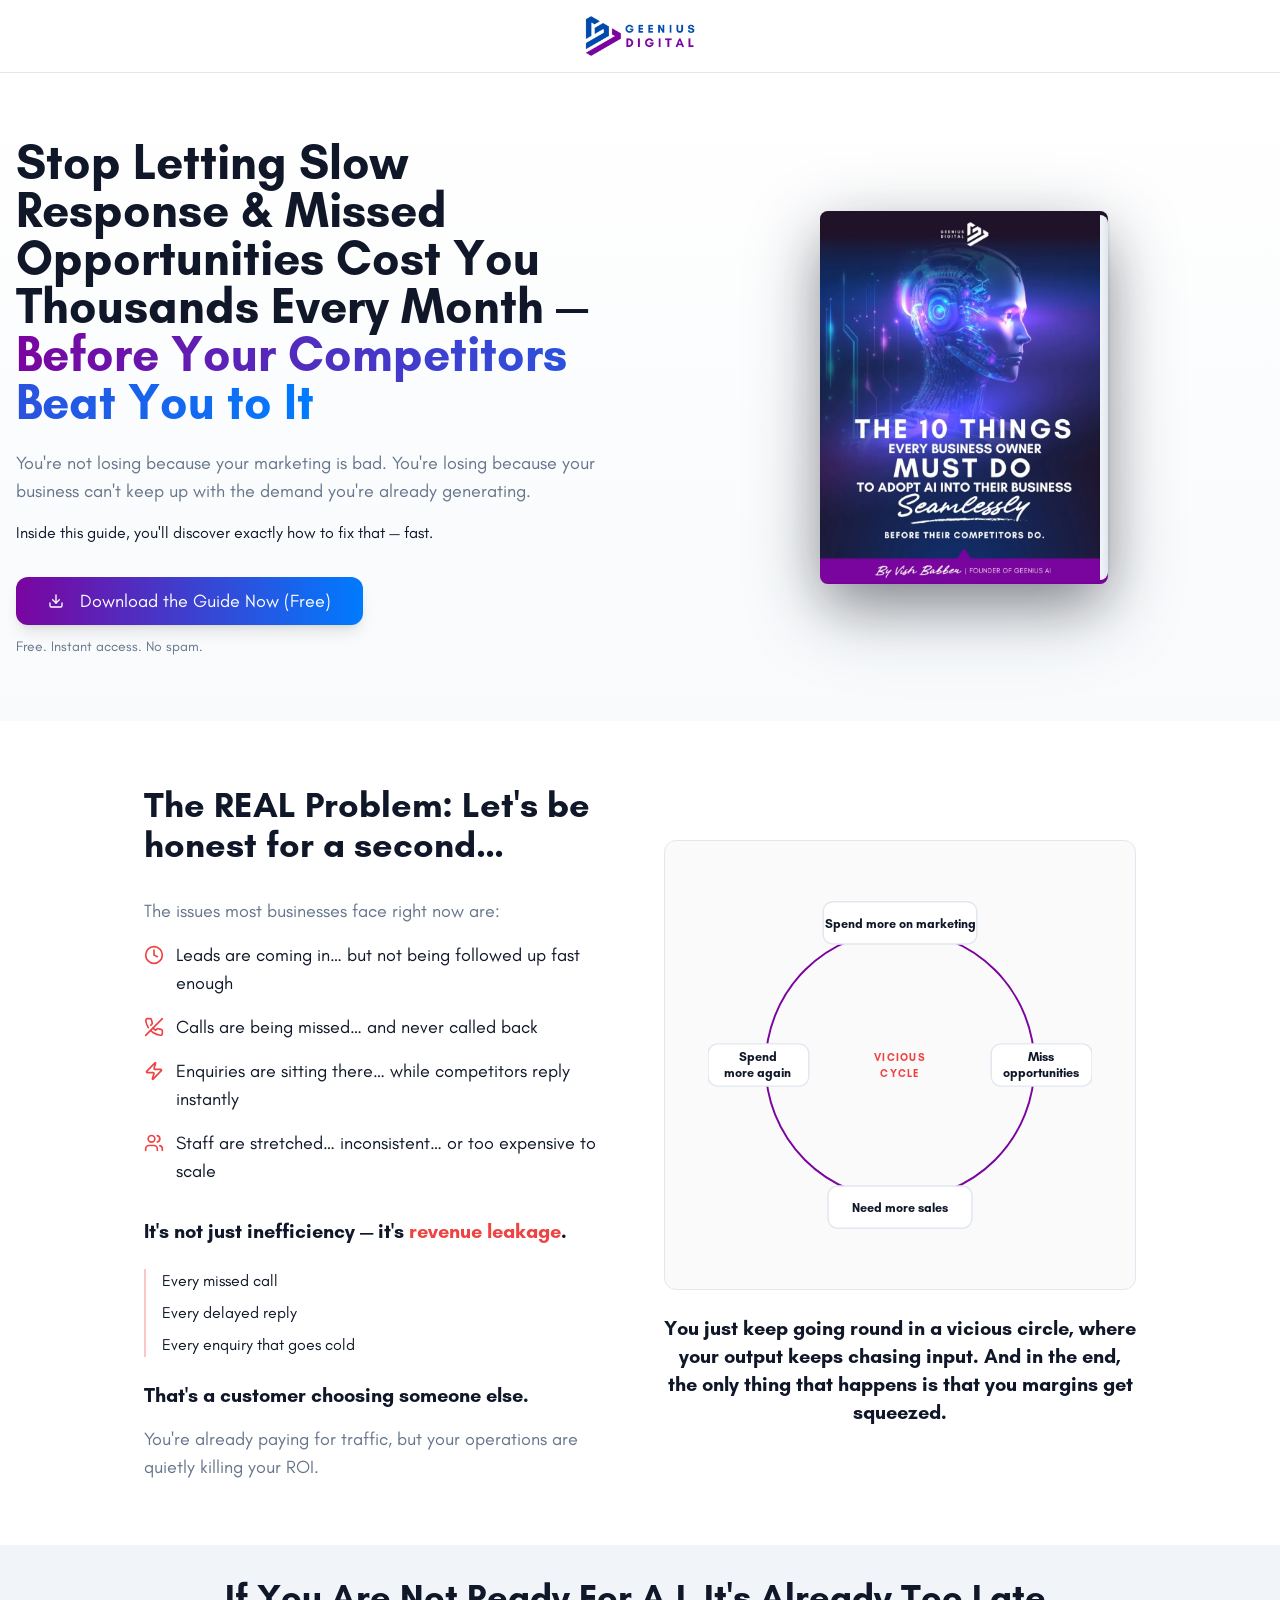
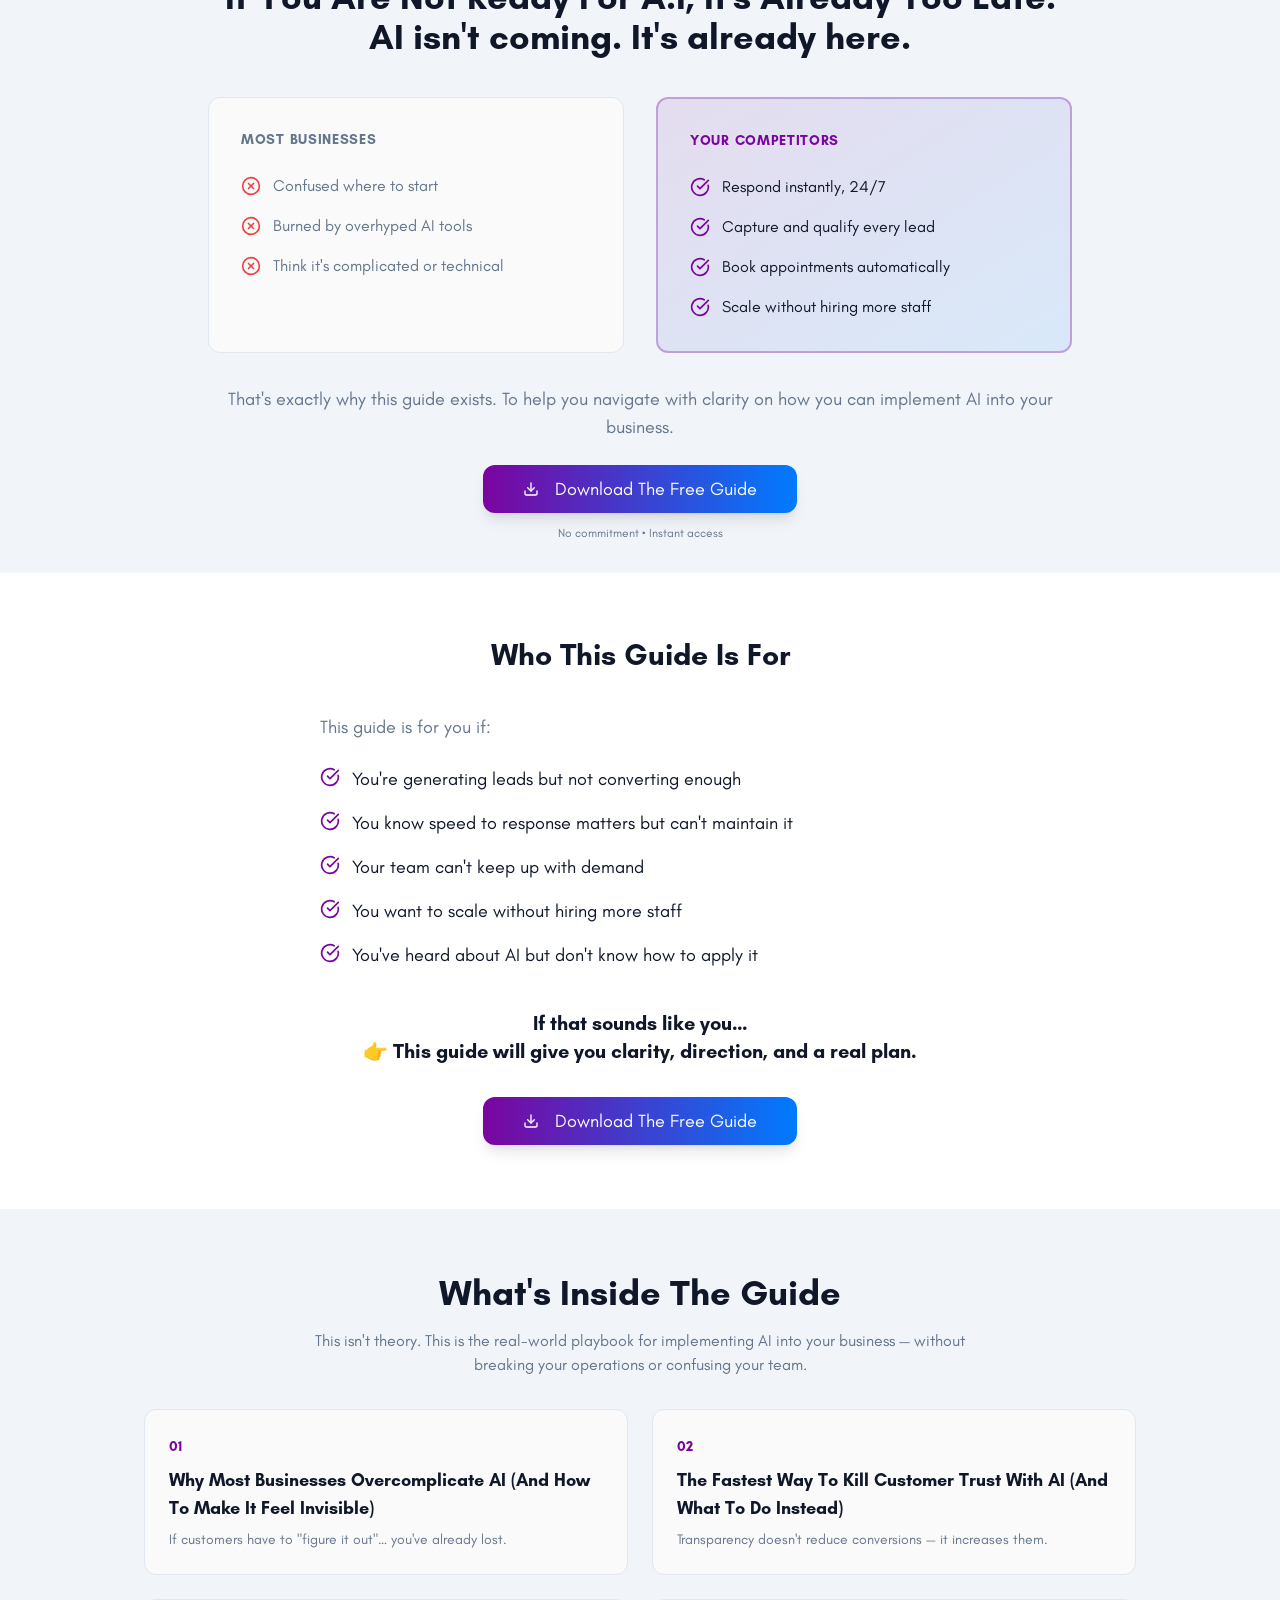
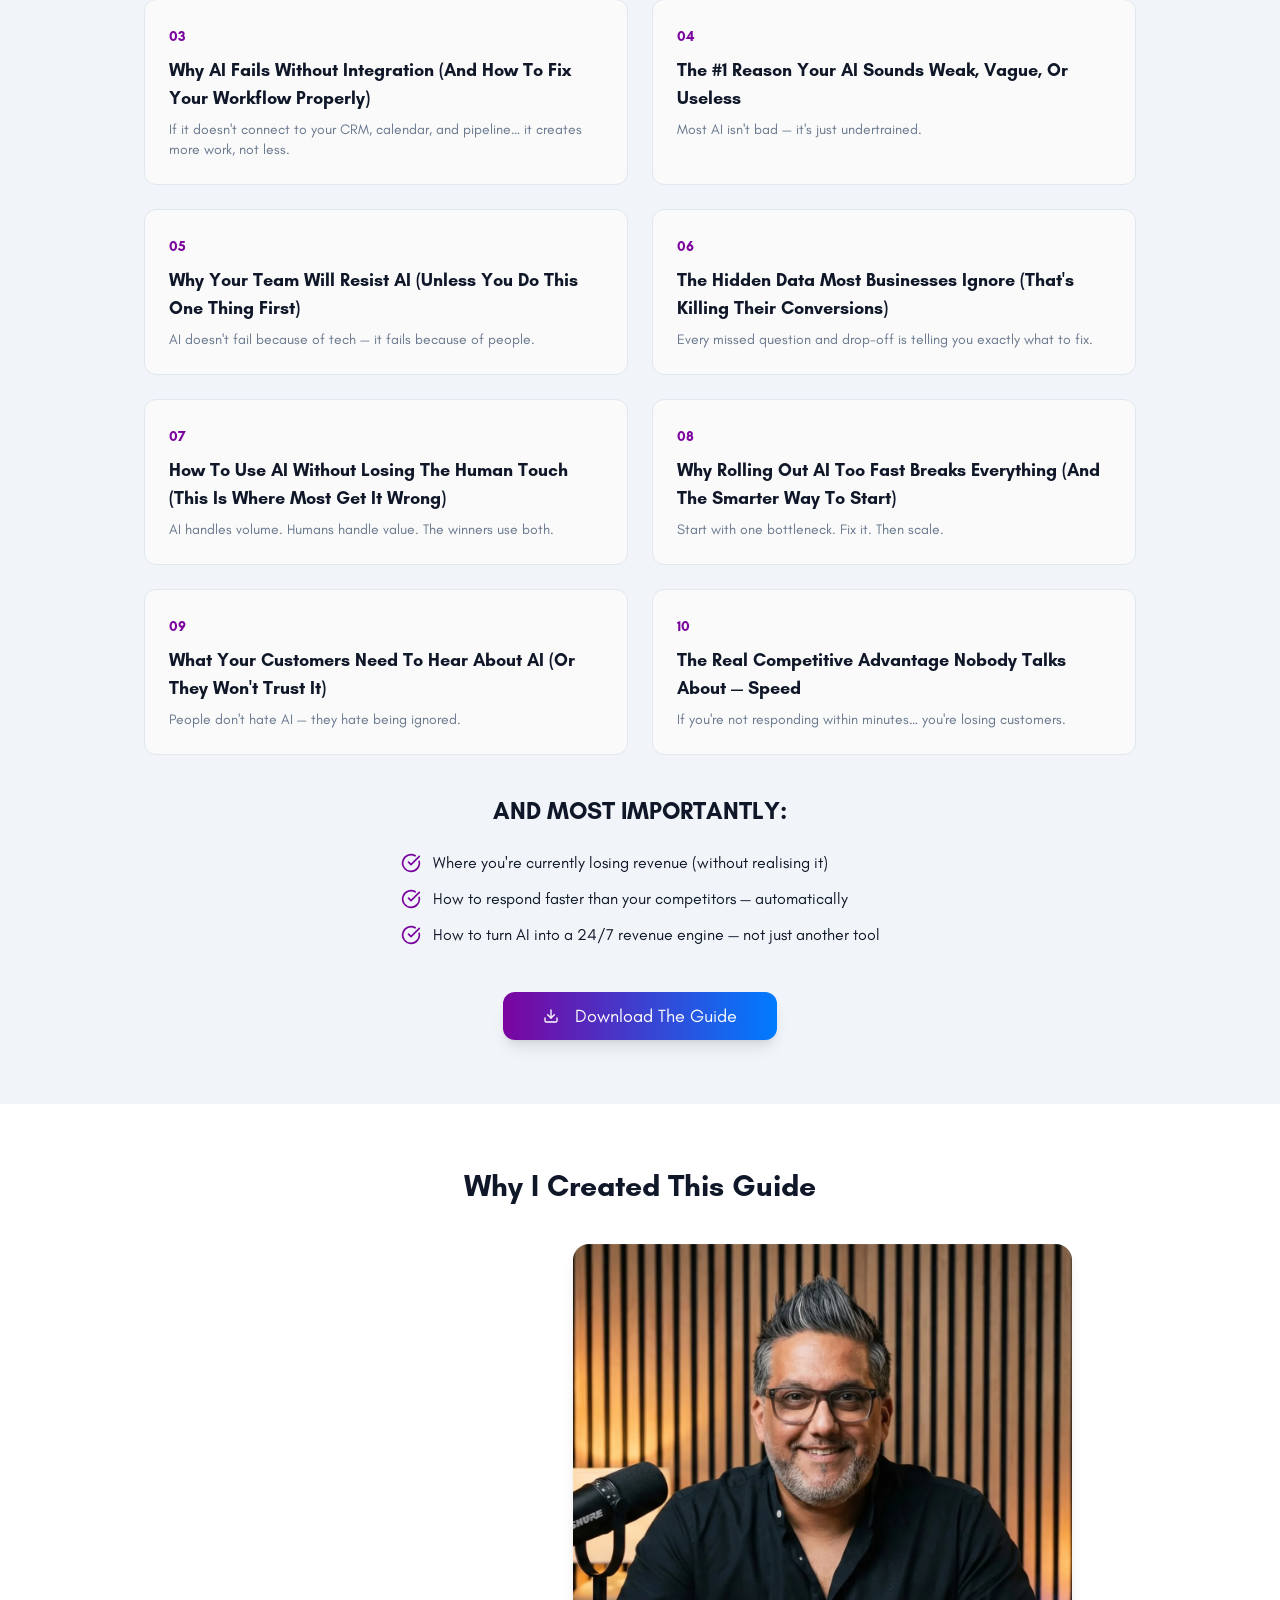
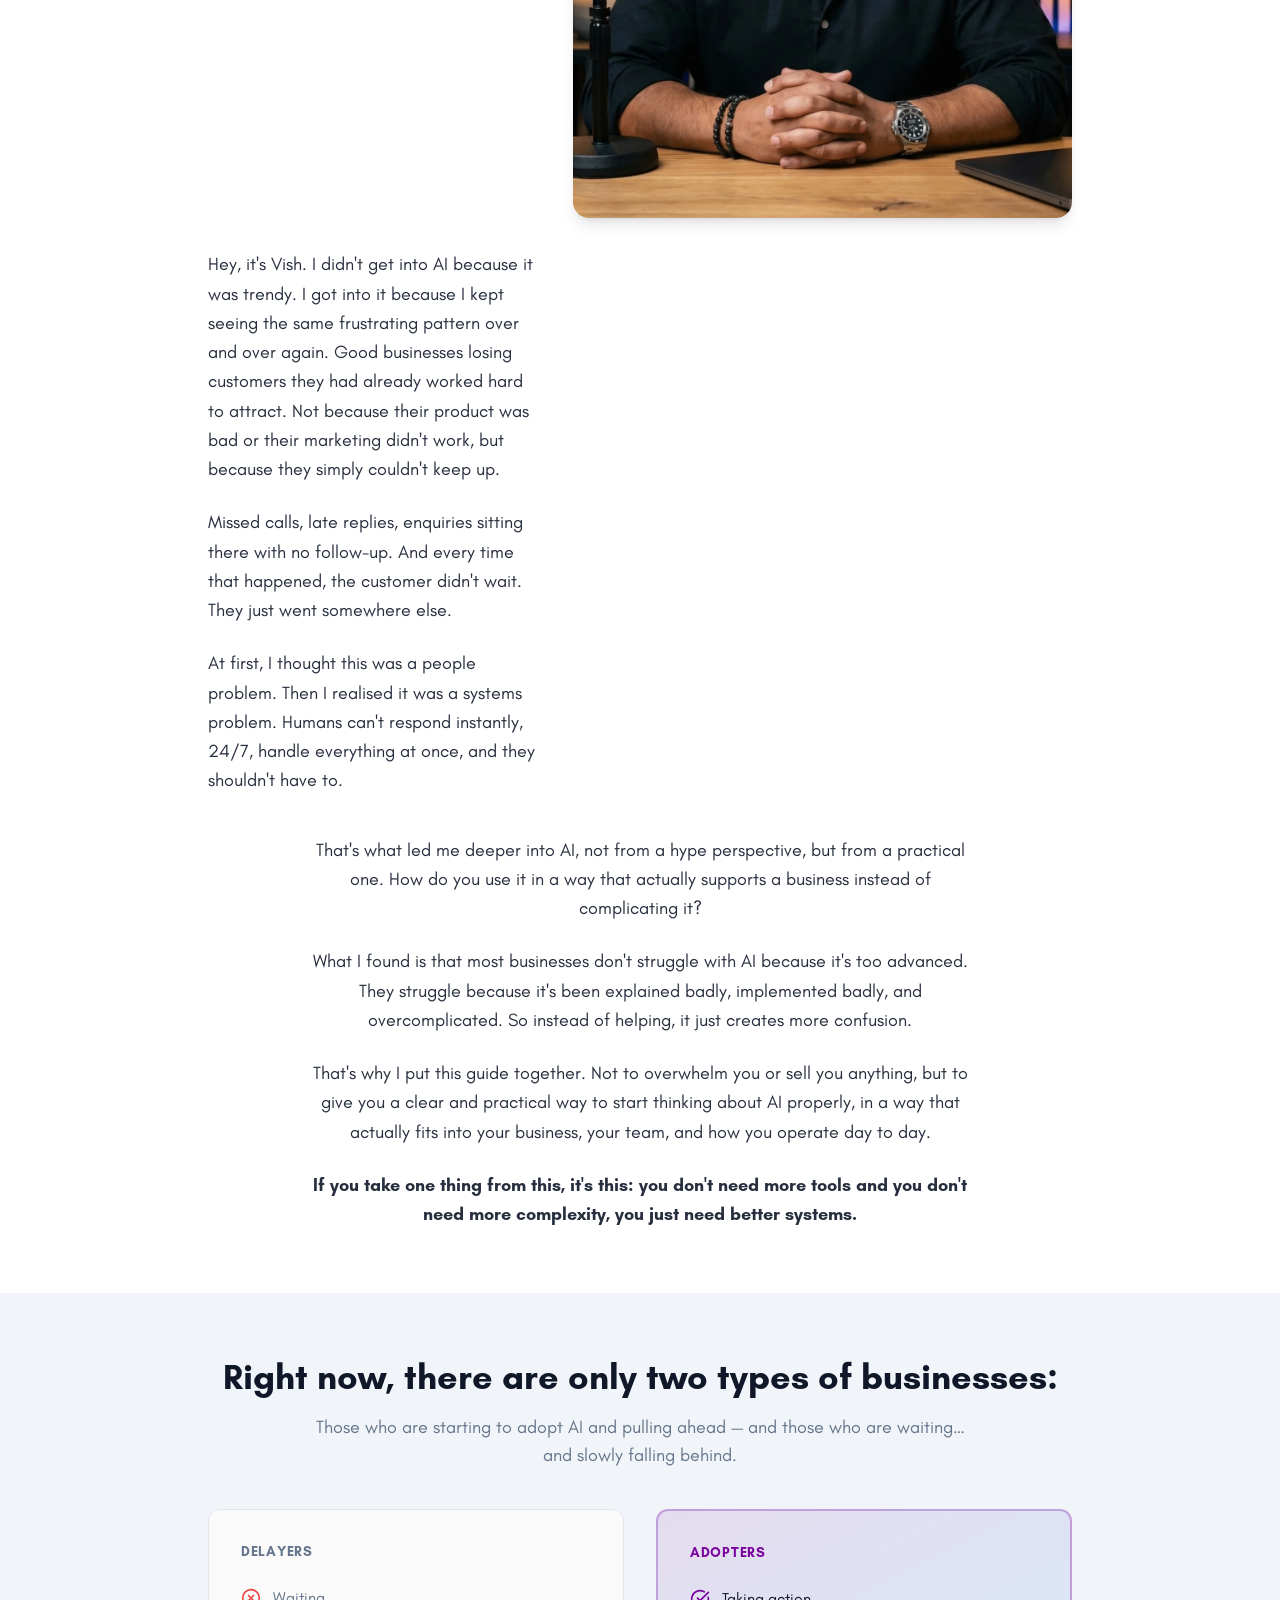
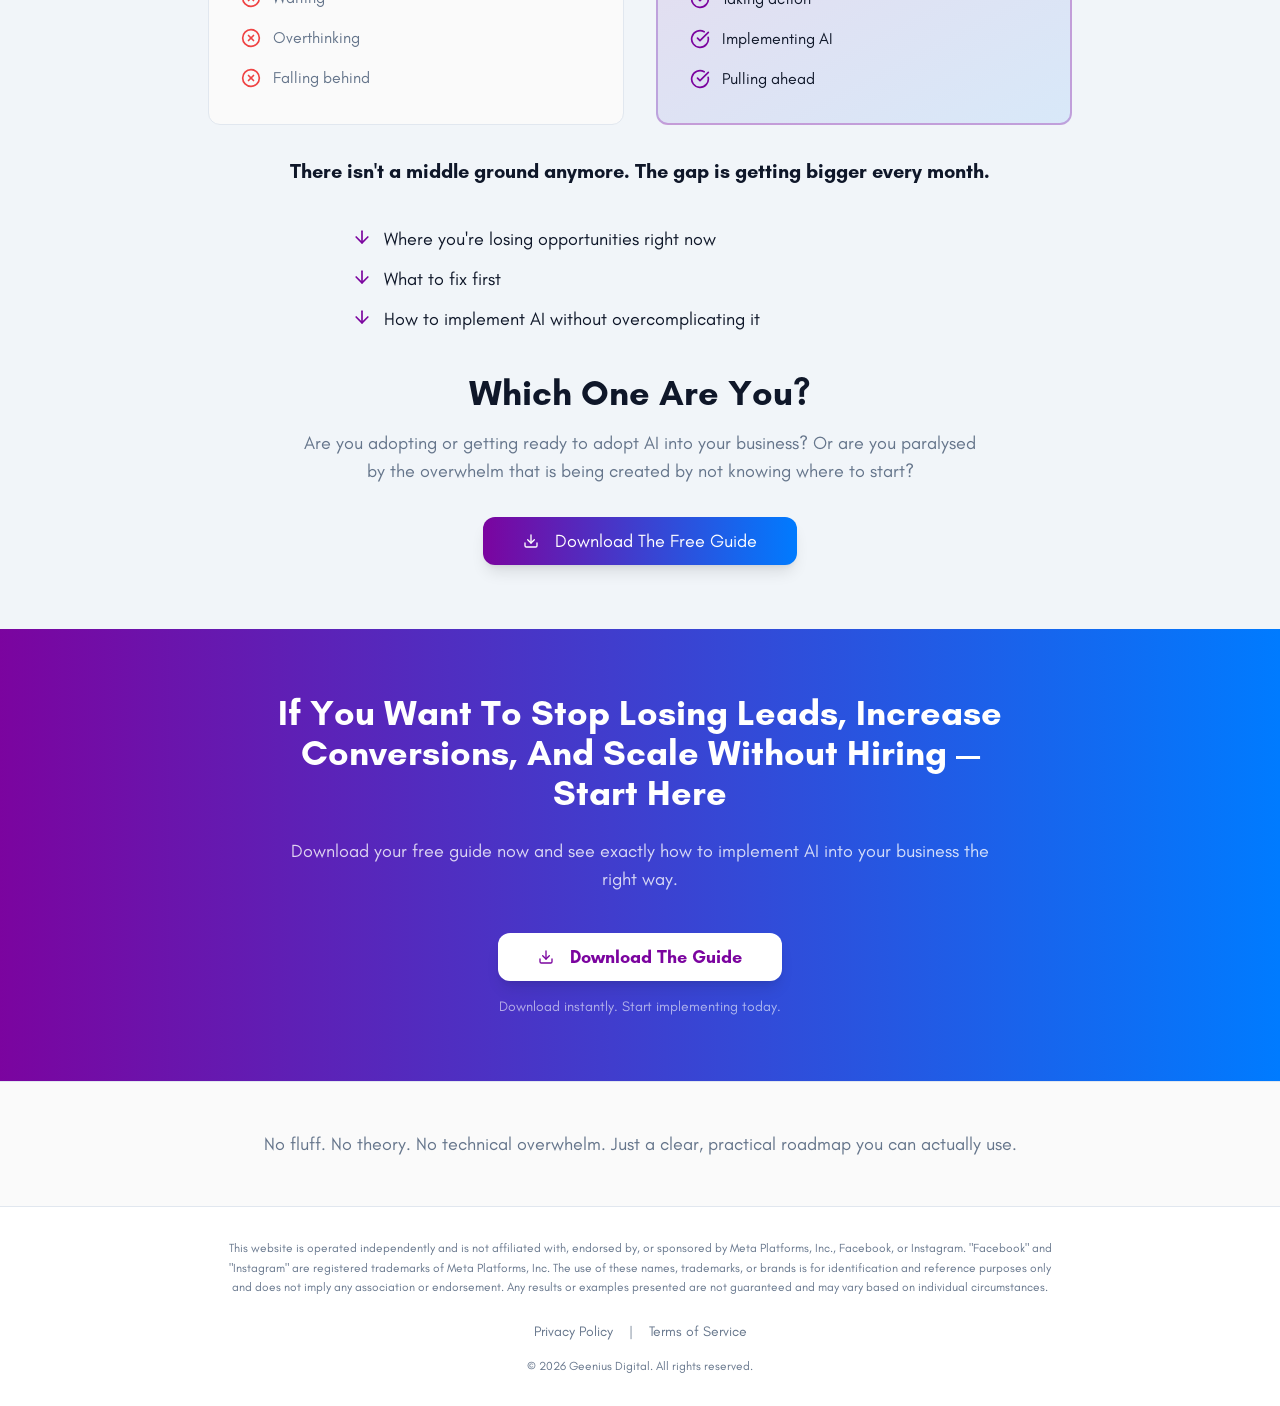
==== commit 926a0b2d: "Redesign the home page and correct the demo copy Add a hand-written gx2-* design system to assets/si" ====
--- a/10things-ai-guide.html
+++ b/10things-ai-guide.html
@@ -112,7 +112,7 @@
     <link rel="dns-prefetch" href="https://services.leadconnectorhq.com">
     <link rel="dns-prefetch" href="https://connect.facebook.net">
     <link rel="stylesheet" href="assets/styles.css">
-    <link rel="stylesheet" href="assets/site.css">
+    <link rel="stylesheet" href="assets/site.css?v=1793105166">
       <script type="application/ld+json">
     {
       "@context": "https://schema.org",
@@ -140,5 +140,5 @@
 
 
 <div data-gx="popup-host" hidden><div class="fixed inset-0 bg-background/80 backdrop-blur-sm z-[9999] flex items-center justify-center p-4 animate-fade-in" data-gx="popup-overlay"><div class="relative w-full max-w-md bg-card border-2 border-secondary/20 rounded-lg shadow-2xl p-6 animate-scale-in max-h-[90vh] overflow-y-auto"><button class="absolute -top-12 right-0 bg-gradient-to-r from-secondary to-accent text-white hover:opacity-90 rounded-full w-10 h-10 flex items-center justify-center text-xl transition-all hover:scale-110 shadow-lg" aria-label="Close form" data-gx="close-popup">×</button><div class="flex items-center gap-2 mb-6"><div class="w-10 h-10 rounded-full bg-gradient-to-r from-secondary to-accent flex items-center justify-center text-2xl">📘</div><div><h3 class="font-semibold text-lg">Download Your Free AI Guide</h3><p class="text-xs text-muted-foreground">Get instant access — delivered straight to your inbox</p></div></div><form class="space-y-4" data-gx="form" data-gx-form="leadmagnet" data-gx-webhook="https://services.leadconnectorhq.com/hooks/XatOoiZ1a3R43wuBeqYK/webhook-trigger/665b3570-2d23-451c-9143-984ac2d2b016" data-gx-error="Something went wrong. Please try again." data-gx-redirect="https://www.geeniusdigital.com/bookacall-ai-demo" data-gx-source="10things-ai-guide"><div class="grid grid-cols-2 gap-3"><div class="space-y-2"><label class="text-sm font-medium leading-none peer-disabled:cursor-not-allowed peer-disabled:opacity-70" for="lm-firstName">First Name</label><input class="flex h-10 w-full rounded-md border border-input bg-background px-3 py-2 text-base ring-offset-background file:border-0 file:bg-transparent file:text-sm file:font-medium file:text-foreground placeholder:text-muted-foreground focus-visible:outline-none focus-visible:ring-2 focus-visible:ring-ring focus-visible:ring-offset-2 disabled:cursor-not-allowed disabled:opacity-50 md:text-sm" id="lm-firstName" name="firstName" placeholder="John" required="" value=""></div><div class="space-y-2"><label class="text-sm font-medium leading-none peer-disabled:cursor-not-allowed peer-disabled:opacity-70" for="lm-lastName">Last Name</label><input class="flex h-10 w-full rounded-md border border-input bg-background px-3 py-2 text-base ring-offset-background file:border-0 file:bg-transparent file:text-sm file:font-medium file:text-foreground placeholder:text-muted-foreground focus-visible:outline-none focus-visible:ring-2 focus-visible:ring-ring focus-visible:ring-offset-2 disabled:cursor-not-allowed disabled:opacity-50 md:text-sm" id="lm-lastName" name="lastName" placeholder="Smith" required="" value=""></div></div><div class="space-y-2"><label class="text-sm font-medium leading-none peer-disabled:cursor-not-allowed peer-disabled:opacity-70" for="lm-email">Email</label><input type="email" class="flex h-10 w-full rounded-md border border-input bg-background px-3 py-2 text-base ring-offset-background file:border-0 file:bg-transparent file:text-sm file:font-medium file:text-foreground placeholder:text-muted-foreground focus-visible:outline-none focus-visible:ring-2 focus-visible:ring-ring focus-visible:ring-offset-2 disabled:cursor-not-allowed disabled:opacity-50 md:text-sm" id="lm-email" name="email" placeholder="your@email.com" required="" value=""></div><div class="space-y-2"><label class="text-sm font-medium leading-none peer-disabled:cursor-not-allowed peer-disabled:opacity-70" for="lm-telephone">Phone Number</label><input type="tel" class="flex h-10 w-full rounded-md border border-input bg-background px-3 py-2 text-base ring-offset-background file:border-0 file:bg-transparent file:text-sm file:font-medium file:text-foreground placeholder:text-muted-foreground focus-visible:outline-none focus-visible:ring-2 focus-visible:ring-ring focus-visible:ring-offset-2 disabled:cursor-not-allowed disabled:opacity-50 md:text-sm" id="lm-telephone" name="telephone" placeholder="+44 7700 900000" required="" value=""></div><div class="flex items-start space-x-2"><button type="button" role="checkbox" aria-checked="false" aria-required="true" data-state="unchecked" value="on" class="peer h-4 w-4 shrink-0 rounded-sm border border-primary ring-offset-background data-[state=checked]:bg-primary data-[state=checked]:text-primary-foreground focus-visible:outline-none focus-visible:ring-2 focus-visible:ring-ring focus-visible:ring-offset-2 disabled:cursor-not-allowed disabled:opacity-50" id="lm-consent" data-gx="checkbox"><span class="flex items-center justify-center text-current" data-gx="checkbox-indicator" style="display:none"><svg xmlns="http://www.w3.org/2000/svg" width="24" height="24" viewBox="0 0 24 24" fill="none" stroke="currentColor" stroke-width="2" stroke-linecap="round" stroke-linejoin="round" class="lucide lucide-check h-4 w-4"><path d="M20 6 9 17l-5-5"></path></svg></span></button><input type="checkbox" aria-hidden="true" required="" tabindex="-1" value="on" style="position: absolute; pointer-events: none; opacity: 0; margin: 0px; transform: translateX(-100%); width: 16px; height: 16px;"><label class="font-medium peer-disabled:cursor-not-allowed peer-disabled:opacity-70 text-xs leading-tight cursor-pointer" for="lm-consent">By checking this box, I consent to receive transactional, marketing and promotional messages, including special offers, discounts, new product updates among others. Message frequency may vary. Message &amp; Data rates may apply. Reply HELP for help or STOP to opt-out.</label></div><button class="inline-flex items-center justify-center gap-2 whitespace-nowrap rounded-md text-sm font-medium ring-offset-background transition-colors focus-visible:outline-none focus-visible:ring-2 focus-visible:ring-ring focus-visible:ring-offset-2 disabled:pointer-events-none disabled:opacity-50 [&amp;_svg]:pointer-events-none [&amp;_svg]:size-4 [&amp;_svg]:shrink-0 bg-primary hover:bg-primary/90 h-10 px-4 py-2 w-full bg-gradient-to-r from-secondary to-accent hover:opacity-90 text-white" type="submit"><svg xmlns="http://www.w3.org/2000/svg" width="24" height="24" viewBox="0 0 24 24" fill="none" stroke="currentColor" stroke-width="2" stroke-linecap="round" stroke-linejoin="round" class="lucide lucide-download mr-2 h-4 w-4"><path d="M21 15v4a2 2 0 0 1-2 2H5a2 2 0 0 1-2-2v-4"></path><polyline points="7 10 12 15 17 10"></polyline><line x1="12" x2="12" y1="15" y2="3"></line></svg>Download The Guide</button></form></div></div></div>
-<script src="assets/site.js" defer></script>
+<script src="assets/site.js?v=1793105166" defer></script>
 </body></html>
--- a/assets/site.css
+++ b/assets/site.css
@@ -193,3 +193,247 @@
 
 /* ---- hero headline: balance each line so no single word orphans ---- */
 @media (min-width: 768px){ .gx-h1-balance > span{text-wrap:balance} }
+
+
+/* ================================================================
+   Home page design system  (gx2-*)
+   Added October 2026. Namespaced so nothing here can collide with
+   the compiled Tailwind utilities in styles.css.
+   ================================================================ */
+
+/* ---- Brand typeface. Self-hosted, licensed files in assets/fonts ---- */
+@font-face{
+  font-family:"Glacial Indifference";
+  src:url("fonts/GlacialIndifference-Regular.woff2") format("woff2");
+  font-weight:400; font-style:normal; font-display:swap;
+}
+@font-face{
+  font-family:"Glacial Indifference";
+  src:url("fonts/GlacialIndifference-Bold.woff2") format("woff2");
+  font-weight:700; font-style:normal; font-display:swap;
+}
+html,:host{
+  font-family:"Glacial Indifference",Poppins,Futura,ui-sans-serif,system-ui,sans-serif,
+    "Apple Color Emoji","Segoe UI Emoji",Segoe UI Symbol,"Noto Color Emoji";
+}
+
+/* ---- Canonical brand colours. The printed guide's values, not the drift. ---- */
+:root{
+  --primary: 214 100% 34%;   /* #004AAD */
+  --secondary: 286 95% 32%;  /* #7A049E */
+  --gx2-grad: linear-gradient(104deg, #004AAD 0%, #7A049E 100%);
+  --gx2-mono: ui-monospace, SFMono-Regular, Menlo, Monaco, Consolas, monospace;
+  --gx2-sans: "Glacial Indifference", Poppins, Futura, ui-sans-serif, system-ui, sans-serif;
+}
+
+/* ---- Shared shell ---- */
+.gx2-shell{ width:min(1240px, 100% - 3rem); margin-inline:auto; }
+
+/* ---- Eyebrow: rule plus mono label, never a pill ---- */
+.gx2-eyebrow{
+  display:flex; align-items:center; gap:.875rem;
+  font-family:var(--gx2-mono); font-size:.6875rem; letter-spacing:.16em;
+  text-transform:uppercase; color:hsl(var(--muted-foreground)); margin:0;
+}
+.gx2-eyebrow::before{
+  content:""; width:2.75rem; height:1px; flex:0 0 auto;
+  background:hsl(var(--foreground)); opacity:.35;
+}
+
+/* ---- Display type ---- */
+.gx2-h1{
+  font-size:clamp(2.625rem, 6vw, 4.875rem); font-weight:700; line-height:1.02;
+  letter-spacing:-.025em; margin:1.625rem 0 1.5rem; max-width:15.5ch; text-wrap:balance;
+}
+.gx2-h2{
+  font-size:clamp(2rem, 4.1vw, 3.25rem); font-weight:700; line-height:1.06;
+  letter-spacing:-.022em; margin:1.375rem 0 0; max-width:18ch; text-wrap:balance;
+}
+/* the problem section sits in a narrow column and wants a tighter measure */
+.gx2-split .gx2-h2{ max-width:12ch; }
+.gx2-lift{
+  background:var(--gx2-grad);
+  -webkit-background-clip:text; background-clip:text; color:transparent;
+}
+.gx2-sub{
+  font-size:clamp(1.0625rem, 1.35vw, 1.21875rem); color:hsl(var(--muted-foreground));
+  max-width:46ch; margin:0 0 2.125rem;
+}
+
+/* ---- Button: pill with a nested trailing pip ---- */
+.gx2-btn{
+  display:inline-flex; align-items:center; gap:.625rem;
+  background:var(--gx2-grad); color:#fff; border:0; cursor:pointer;
+  font:inherit; font-weight:700; font-size:.9375rem;
+  padding:.4375rem .4375rem .4375rem 1.375rem; border-radius:9999px; text-decoration:none;
+  transition:transform .4s cubic-bezier(.16,1,.3,1), box-shadow .4s cubic-bezier(.16,1,.3,1);
+  box-shadow:0 1px 2px rgba(0,74,173,.2), 0 14px 30px -16px rgba(74,4,140,.7);
+}
+.gx2-btn .gx2-pip{
+  width:1.875rem; height:1.875rem; border-radius:9999px; background:rgba(255,255,255,.18);
+  display:grid; place-items:center; flex:0 0 auto;
+  transition:transform .4s cubic-bezier(.16,1,.3,1), background .4s;
+}
+.gx2-btn .gx2-pip svg{ width:.8125rem; height:.8125rem; stroke:#fff; fill:none; stroke-width:1.6; }
+.gx2-btn:hover{ transform:translateY(-2px); box-shadow:0 2px 4px rgba(0,74,173,.22), 0 22px 36px -18px rgba(74,4,140,.75); }
+.gx2-btn:hover .gx2-pip{ transform:translate(3px,-1px); background:rgba(255,255,255,.28); }
+.gx2-btn:active{ transform:translateY(0) scale(.985); }
+
+/* ---- Hero: asymmetric split ---- */
+.gx2-hero{ position:relative; overflow:hidden; padding:clamp(3.5rem,8vw,6.5rem) 0 clamp(4rem,8vw,7rem); }
+.gx2-hero::before{
+  content:""; position:absolute; inset:-20% -10% auto -20%; height:70%; pointer-events:none;
+  background:radial-gradient(60% 60% at 18% 20%, rgba(0,74,173,.09), transparent 70%),
+             radial-gradient(50% 50% at 80% 10%, rgba(122,4,158,.07), transparent 70%);
+}
+.gx2-hero-grid{ position:relative; display:grid; gap:clamp(2.75rem,5vw,4.5rem); align-items:center; }
+@media (min-width:1000px){ .gx2-hero-grid{ grid-template-columns:1.14fr .86fr; } }
+.gx2-cta-row{ display:flex; flex-wrap:wrap; align-items:center; gap:1.125rem; }
+.gx2-micro{ font-size:.84375rem; color:hsl(var(--muted-foreground)); margin:0; }
+.gx2-chips{
+  display:flex; flex-wrap:wrap; gap:.625rem 1.625rem;
+  margin-top:2.375rem; padding-top:1.625rem; border-top:1px solid hsl(var(--border));
+}
+.gx2-chip{ display:flex; align-items:center; gap:.5625rem; font-size:.875rem; color:hsl(var(--muted-foreground)); }
+.gx2-chip svg{ width:.9375rem; height:.9375rem; stroke:hsl(var(--primary)); fill:none; stroke-width:1.5; flex:0 0 auto; }
+
+/* ---- Live call console ---- */
+.gx2-console{
+  background:#fff; border:1px solid hsl(var(--border)); border-radius:1.125rem; padding:1.375rem;
+  box-shadow:0 1px 1px rgba(11,16,32,.04), 0 26px 50px -26px rgba(11,16,32,.3);
+}
+.gx2-con-top{
+  display:flex; align-items:center; justify-content:space-between; gap:1rem;
+  padding-bottom:1rem; border-bottom:1px solid hsl(var(--border));
+}
+.gx2-who{ display:flex; align-items:center; gap:.75rem; }
+.gx2-ring{
+  width:2.25rem; height:2.25rem; border-radius:9999px; background:rgba(0,74,173,.09);
+  display:grid; place-items:center; position:relative; flex:0 0 auto;
+}
+.gx2-ring svg{ width:1rem; height:1rem; stroke:hsl(var(--primary)); fill:none; stroke-width:1.6; }
+.gx2-ring::after{
+  content:""; position:absolute; inset:0; border-radius:9999px;
+  border:1px solid rgba(0,74,173,.4); animation:gx2-pulse 2.6s cubic-bezier(.16,1,.3,1) infinite;
+}
+@keyframes gx2-pulse{ 0%{transform:scale(1);opacity:.75} 70%,100%{transform:scale(1.65);opacity:0} }
+.gx2-who b{ display:block; font-size:.90625rem; line-height:1.3; font-family:var(--gx2-sans); }
+.gx2-who span{ display:block; font-size:.75rem; color:hsl(var(--muted-foreground)); font-family:var(--gx2-mono); }
+.gx2-state{
+  font-family:var(--gx2-mono); font-size:.65625rem; letter-spacing:.12em; text-transform:uppercase;
+  color:#1C7F4B; display:flex; align-items:center; gap:.4375rem; flex:0 0 auto;
+}
+.gx2-state i{ width:.375rem; height:.375rem; border-radius:9999px; background:#1C7F4B; display:block; animation:gx2-blink 1.8s ease-in-out infinite; }
+@keyframes gx2-blink{ 0%,100%{opacity:1} 50%{opacity:.25} }
+
+.gx2-turns{ display:flex; flex-direction:column; gap:.8125rem; padding-top:1.0625rem; }
+.gx2-turn{ display:flex; gap:.6875rem; font-size:.875rem; line-height:1.5; }
+.gx2-turn .gx2-tag{
+  font-family:var(--gx2-mono); font-size:.625rem; letter-spacing:.08em; text-transform:uppercase; white-space:nowrap;
+  padding-top:.1875rem; flex:0 0 4.25rem;
+}
+.gx2-turn.is-ai .gx2-tag{ color:hsl(var(--primary)); }
+.gx2-turn.is-caller .gx2-tag{ color:hsl(var(--muted-foreground)); }
+.gx2-turn p{ margin:0; }
+.gx2-turn.is-caller p{ color:hsl(var(--muted-foreground)); }
+
+.gx2-outcome{
+  margin-top:1rem; padding-top:.9375rem; border-top:1px solid hsl(var(--border));
+  display:flex; align-items:center; gap:.75rem;
+}
+.gx2-tick{ width:1.875rem; height:1.875rem; border-radius:9999px; background:var(--gx2-grad); display:grid; place-items:center; flex:0 0 auto; }
+.gx2-tick svg{ width:.875rem; height:.875rem; stroke:#fff; fill:none; stroke-width:2.2; }
+.gx2-outcome b{ display:block; font-size:.875rem; line-height:1.3; font-family:var(--gx2-sans); }
+.gx2-outcome span{ display:block; font-family:var(--gx2-mono); font-size:.75rem; color:hsl(var(--muted-foreground)); }
+.gx2-con-note{
+  margin:1rem 0 0; text-align:right; font-family:var(--gx2-mono);
+  font-size:.65625rem; letter-spacing:.1em; text-transform:uppercase; color:hsl(var(--muted-foreground));
+}
+
+/* ---- Demo console: one call, with the switch into character partway through ---- */
+.gx2-turn, .gx2-outcome, .gx2-switch{ opacity:0; transform:translateY(8px); animation:gx2-rise .7s cubic-bezier(.16,1,.3,1) forwards; }
+.gx2-turns > *:nth-child(1){ animation-delay:.45s }
+.gx2-turns > *:nth-child(2){ animation-delay:1.6s }
+.gx2-turns > *:nth-child(3){ animation-delay:2.9s }
+.gx2-turns > *:nth-child(4){ animation-delay:3.9s }
+.gx2-turns > *:nth-child(5){ animation-delay:5.0s }
+.gx2-turns > *:nth-child(6){ animation-delay:6.2s }
+.gx2-outcome{ animation-delay:7.4s }
+@keyframes gx2-rise{ to{ opacity:1; transform:none } }
+
+/* the moment it stops being Geenius and starts being the business */
+.gx2-switch{
+  display:flex; align-items:center; gap:.75rem; margin:.3125rem 0;
+  font-family:var(--gx2-mono); font-size:.625rem; letter-spacing:.1em;
+  text-transform:uppercase; color:hsl(var(--primary)); white-space:nowrap;
+}
+.gx2-switch::before, .gx2-switch::after{ content:""; height:1px; background:hsl(var(--border)); flex:1 1 auto; }
+.gx2-switch::before{ max-width:2.5rem; }
+
+.gx2-callno{
+  font-family:var(--gx2-mono); font-size:.65625rem; letter-spacing:.12em; text-transform:uppercase;
+  color:hsl(var(--muted-foreground)); margin:0 0 .75rem;
+}
+.gx2-callno b{ color:hsl(var(--primary)); font-weight:700; }
+
+/* ---- Problem: editorial split, no cards ---- */
+.gx2-split{ display:grid; gap:clamp(2.5rem,5vw,5rem); }
+@media (min-width:1000px){ .gx2-split{ grid-template-columns:.95fr 1.05fr; align-items:start; } }
+.gx2-prose p{ font-size:1.0625rem; color:hsl(var(--muted-foreground)); margin:0 0 1.1875rem; max-width:60ch; }
+.gx2-prose p:last-child{ margin-bottom:0; }
+
+.gx2-ledger{ margin-top:1.875rem; border-top:1px solid hsl(var(--border)); }
+.gx2-row{
+  display:grid; grid-template-columns:3.875rem 1fr auto; gap:1rem; align-items:baseline;
+  padding:.8125rem 0; border-bottom:1px solid hsl(var(--border));
+}
+.gx2-row time{ font-family:var(--gx2-mono); font-size:.78125rem; color:hsl(var(--muted-foreground)); font-variant-numeric:tabular-nums; }
+.gx2-row .gx2-what{ font-size:.90625rem; color:hsl(var(--muted-foreground)); }
+.gx2-row .gx2-st{ font-family:var(--gx2-mono); font-size:.65625rem; letter-spacing:.1em; text-transform:uppercase; color:#A33; }
+.gx2-row.is-won .gx2-st{ color:#1C7F4B; }
+.gx2-row.is-won .gx2-what{ color:hsl(var(--foreground)); }
+.gx2-ledger-note{ margin:.875rem 0 0; font-size:.78125rem; color:hsl(var(--muted-foreground)); }
+
+/* ---- Stats: typographic, hairline split, not cards ---- */
+.gx2-stats{ display:grid; margin-top:clamp(3rem,5vw,4.75rem); border-top:1px solid hsl(var(--border)); }
+@media (min-width:760px){ .gx2-stats{ grid-template-columns:repeat(3,1fr); } }
+.gx2-stat{ padding:1.625rem 0 .25rem; }
+@media (min-width:760px){
+  .gx2-stat{ padding:1.75rem 1.875rem .375rem; }
+  .gx2-stat + .gx2-stat{ border-left:1px solid hsl(var(--border)); }
+  .gx2-stat:first-child{ padding-left:0; }
+}
+@media (max-width:759px){ .gx2-stat + .gx2-stat{ border-top:1px solid hsl(var(--border)); } }
+.gx2-stat b{ display:block; font-size:clamp(2.375rem,4.6vw,3.625rem); font-weight:700; letter-spacing:-.03em; line-height:1; color:hsl(var(--primary)); }
+.gx2-stat span{ display:block; margin-top:.5625rem; font-size:.90625rem; color:hsl(var(--muted-foreground)); }
+
+/* ---- Scroll reveal ---- */
+.gx2-rv{ opacity:0; transform:translateY(22px); transition:opacity .9s cubic-bezier(.16,1,.3,1), transform .9s cubic-bezier(.16,1,.3,1); }
+.gx2-rv.is-in{ opacity:1; transform:none; }
+
+@media (prefers-reduced-motion:reduce){
+  .gx2-rv{ opacity:1; transform:none; transition:none; }
+  .gx2-turn, .gx2-outcome, .gx2-switch{ opacity:1; transform:none; animation:none; }
+  .gx2-switch{ opacity:1; transform:none; animation:none; }
+  .gx2-ring::after, .gx2-state i{ animation:none; }
+  .gx2-btn, .gx2-btn .gx2-pip{ transition:none; }
+}
+
+/* ---- Feature list: hairline rows, not a three-card grid ---- */
+.gx2-feats{ display:grid; gap:0; border-top:1px solid hsl(var(--border)); }
+@media (min-width:860px){ .gx2-feats{ grid-template-columns:1fr 1fr; column-gap:4rem; } }
+.gx2-feat{ padding:1.75rem 0; border-bottom:1px solid hsl(var(--border)); display:grid; grid-template-columns:auto 1fr; gap:1.125rem; align-items:start; }
+.gx2-feat-ico{ width:1.75rem; height:1.75rem; display:grid; place-items:center; flex:0 0 auto; margin-top:.125rem; }
+.gx2-feat-ico svg{ width:1.25rem; height:1.25rem; stroke:hsl(var(--primary)); fill:none; stroke-width:1.5; }
+.gx2-feat h3{ font-size:1.0625rem; font-weight:700; margin:0 0 .4375rem; letter-spacing:-.01em; }
+.gx2-feat p{ margin:0; font-size:.9375rem; color:hsl(var(--muted-foreground)); max-width:46ch; }
+@media (min-width:860px){
+  .gx2-feat:nth-child(-n+2){ border-top:0; }
+}
+
+/* ---- Numbered steps variant of the hairline list ---- */
+.gx2-feat-num{
+  width:2rem; height:2rem; border-radius:9999px; flex:0 0 auto;
+  display:grid; place-items:center; font-weight:700; font-size:.875rem;
+  color:hsl(var(--primary)); background:rgba(0,74,173,.09); margin-top:.0625rem;
+}
